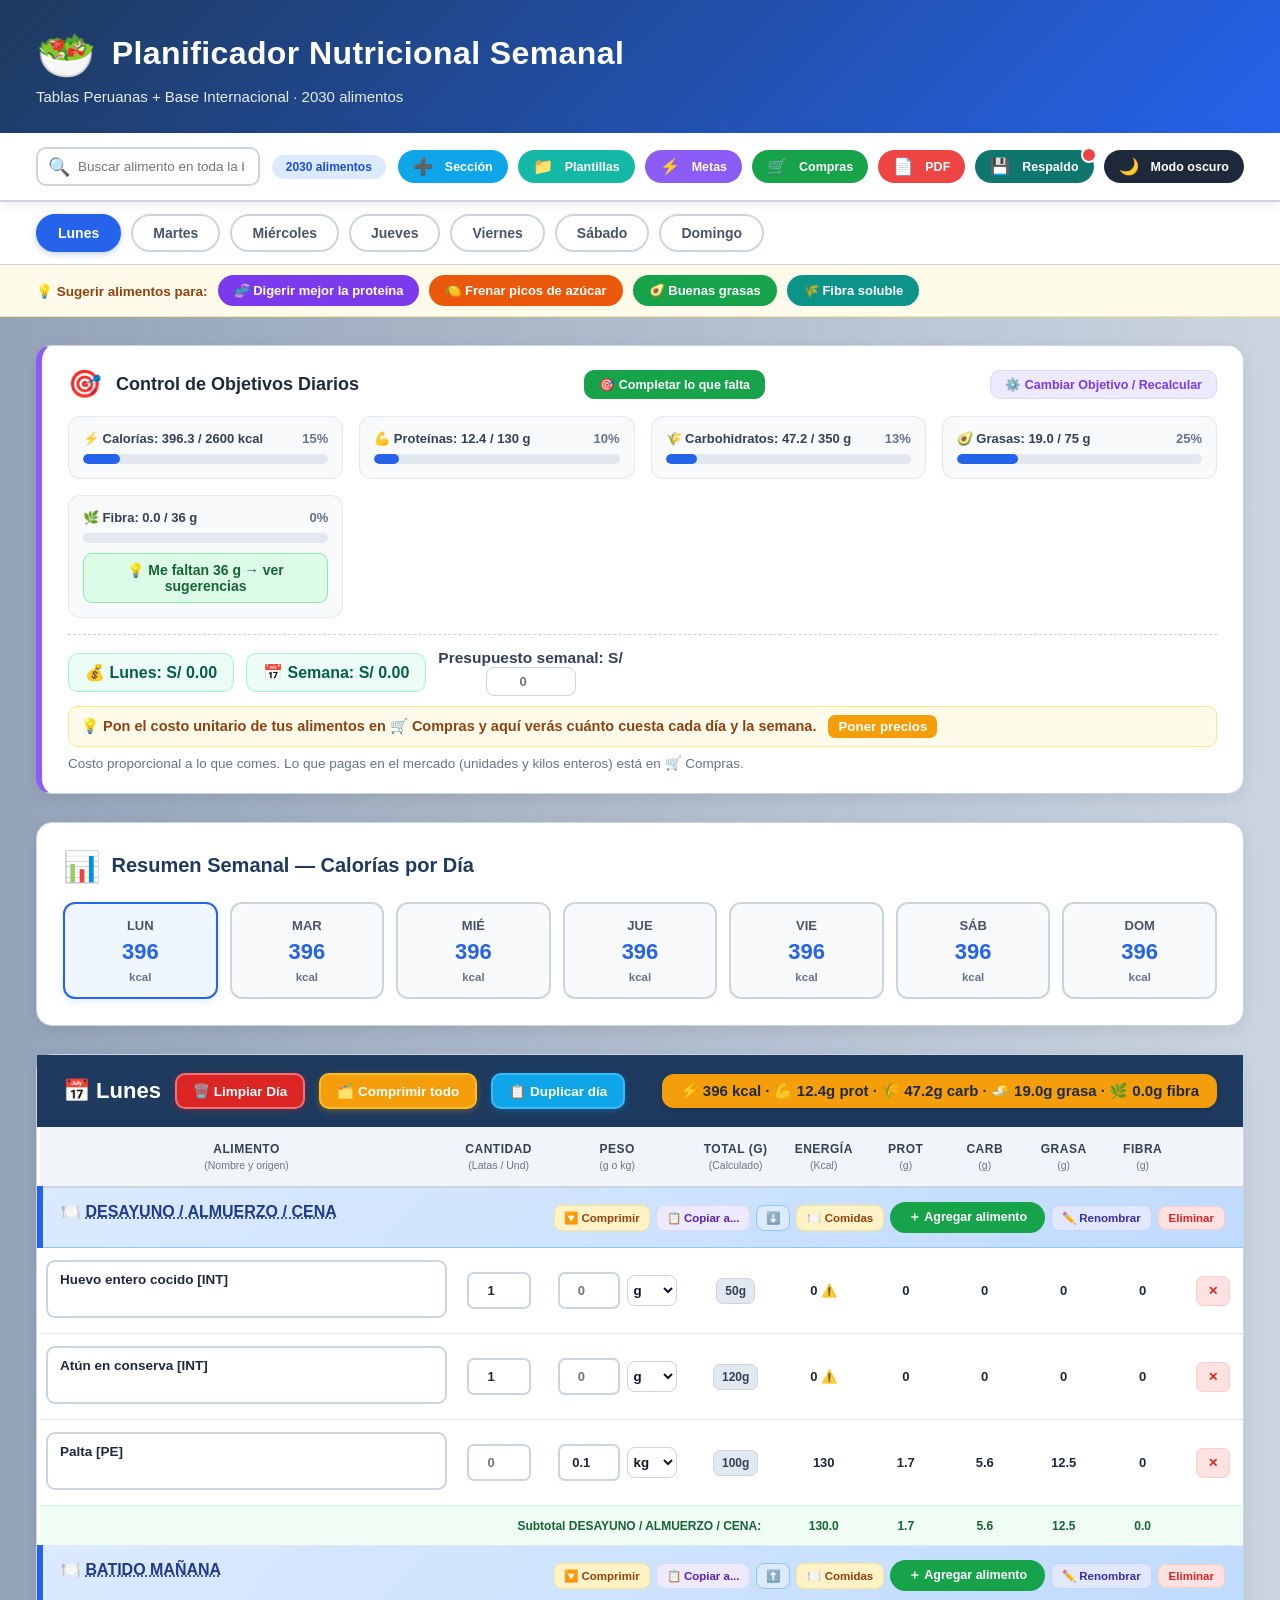
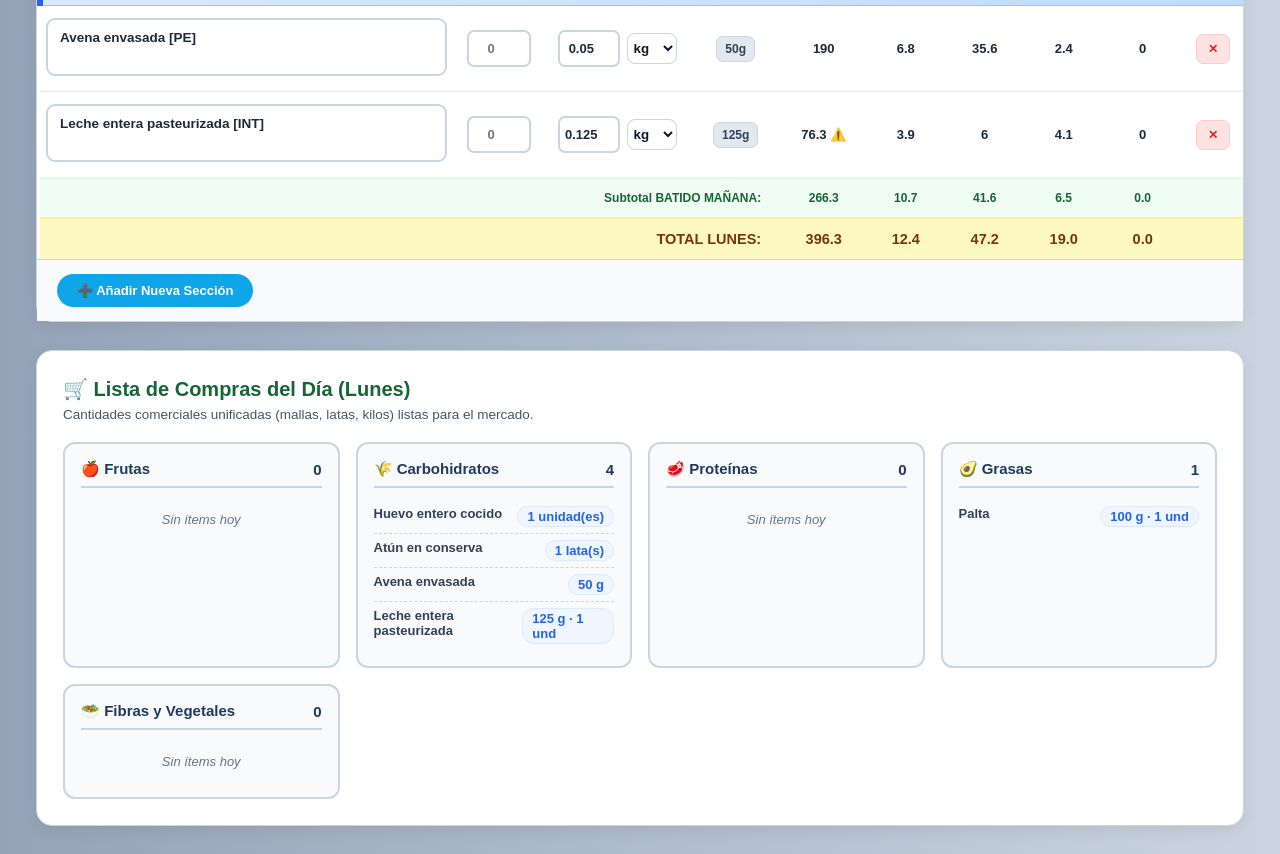
==== index.html @ 2c133318 "Update index.html" ====
<!DOCTYPE html>
<html lang="es">
<head>
  <meta charset="UTF-8">
  <meta name="viewport" content="width=device-width, initial-scale=1.0">
  <title>Planificador Nutricional Semanal</title>
  <style>
    :root {
      --azul:#2563eb; --azul-dark:#1e3a5f; --verde:#16a34a;
      --rojo:#dc2626; --oro:#f59e0b; --gris:#f8fafc;
    }
    * { box-sizing:border-box; margin:0; padding:0; }
    body { font-family:'Segoe UI',Arial,sans-serif; background:linear-gradient(270deg, #cbd5e1 0%, #94a3b8 100%); color:#1e293b; min-height:100vh; }

    /* HEADER PRINCIPAL CON DEGRADADO */
    .header { background:linear-gradient(135deg,#1e3a5f,#2563eb); color:white; padding:28px 36px; display:flex; align-items:center; justify-content:space-between; flex-wrap:wrap; gap:14px; box-shadow:0 4px 16px rgba(0,0,0,.25); }
    .header h1 { font-size:32px; font-weight:800; letter-spacing:.4px; }
    .header .sub { font-size:15px; opacity:.9; margin-top:4px; }

    /* BOTONES HEADER Y BARRA */
    .btn-header { border:none; border-radius:20px; padding:9px 20px; font-size:13.5px; font-weight:700; cursor:pointer; display:inline-flex; align-items:center; gap:8px; transition:all .2s; }
    .btn-pdf { background:#ef4444; color:white; }
    .btn-pdf:hover { background:#dc2626; transform:translateY(-1px); }
    .btn-compras-gen { background:var(--verde); color:white; }
    .btn-compras-gen:hover { background:#15803d; transform:translateY(-1px); }
    .btn-dark { background:rgba(255,255,255,.2); color:white; border:1px solid rgba(255,255,255,.35); }
    .btn-dark:hover { background:rgba(255,255,255,.3); }
    .btn-calc { background:#8b5cf6; color:white; }
    .btn-calc:hover { background:#7c3aed; transform:translateY(-1px); }
    .btn-add-seccion { background:#0ea5e9; color:white; }
    .btn-add-seccion:hover { background:#0284c7; transform:translateY(-1px); }
    .btn-plantillas { background:#14b8a6; color:white; }
    .btn-plantillas:hover { background:#0d9488; transform:translateY(-1px); }
    .header-btns { display:flex; gap:10px; align-items:center; flex-wrap:wrap; }

    /* BARRA SUPERIOR FLOTANTE */
    .barra { background:#ffffff; padding:14px 36px; display:flex; gap:12px; align-items:center; justify-content:space-between; flex-wrap:wrap; border-bottom:2px solid #cbd5e1; position:sticky; top:0; z-index:200; box-shadow:0 3px 10px rgba(0,0,0,.08); }
    .barra-izq { display:flex; gap:12px; align-items:center; flex:1; min-width:300px; }
    .buscador-wrap { position:relative; flex:1; max-width:400px; }
    .buscador-wrap input { width:100%; border:2px solid #cbd5e1; border-radius:10px; padding:10px 14px 10px 40px; font-size:13.5px; outline:none; transition:border .2s; background:white; }
    .buscador-wrap input:focus { border-color:var(--azul); }
    .buscador-wrap .ico { position:absolute; left:12px; top:50%; transform:translateY(-50%); font-size:18px; }
    .badge { font-size:12px; border-radius:20px; padding:5px 14px; font-weight:700; }
    .badge-total { background:#dbeafe; color:#1d4ed8; white-space:nowrap; }
    .badge-filtro { background:#dcfce7; color:#15803d; display:none; white-space:nowrap; }
    
    .btn-barra { padding:7px 15px; font-size:12.5px; }
    .btn-dark-barra { background:#1e293b; color:white; }
    .btn-dark-barra:hover { background:#334155; }

    /* DÍAS NAV */
    .dias-nav { background:#ffffff; padding:12px 36px; display:flex; gap:10px; overflow-x:auto; border-bottom:1px solid #cbd5e1; position:sticky; top:67px; z-index:190; }
    .dia-btn { padding:9px 20px; border-radius:22px; border:2px solid #cbd5e1; background:white; font-size:14px; font-weight:700; cursor:pointer; white-space:nowrap; transition:all .2s; color:#475569; }
    .dia-btn.activo { background:var(--azul); color:white; border-color:var(--azul); box-shadow:0 2px 6px rgba(37,99,235,0.3); }
    .dia-btn:hover:not(.activo) { border-color:var(--azul); color:#1e293b; }

    /* CONTENEDOR */
    .contenedor { padding:28px 36px; max-width:1450px; margin:0 auto; }

    /* PANEL DE OBJETIVOS Y BARRAS DE PROGRESO */
    .panel-objetivos { background:#ffffff; border-radius:16px; box-shadow:0 4px 16px rgba(0,0,0,.08); padding:22px 26px; margin-bottom:28px; border:1px solid #cbd5e1; border-left:6px solid #8b5cf6; }
    .panel-obj-header { display:flex; justify-content:space-between; align-items:center; margin-bottom:16px; flex-wrap:wrap; gap:10px; }
    .panel-obj-header h3 { color:#1e293b; font-size:18px; font-weight:800; display:flex; align-items:center; gap:8px; }
    .btn-config-obj { background:#ede9fe; color:#7c3aed; border:1px solid #ddd6fe; padding:6px 14px; border-radius:10px; font-weight:700; font-size:12.5px; cursor:pointer; }
    .btn-config-obj:hover { background:#7c3aed; color:white; }

    .obj-grid-barras { display:grid; grid-template-columns:repeat(auto-fit, minmax(220px, 1fr)); gap:16px; }
    .obj-barra-card { background:#f8fafc; border:1px solid #e2e8f0; border-radius:12px; padding:14px; }
    .obj-barra-info { display:flex; justify-content:space-between; font-size:13px; font-weight:700; margin-bottom:8px; color:#334155; }
    .obj-barra-info span:last-child { color:#64748b; font-weight:600; }
    .progress-track { background:#e2e8f0; height:10px; border-radius:5px; overflow:hidden; }
    .progress-fill { background:var(--azul); height:100%; width:0%; transition:width 0.4s ease, background 0.3s; border-radius:5px; }

    /* TABLA */
    .tabla-wrap { background:#ffffff; border-radius:16px; box-shadow:0 4px 16px rgba(0,0,0,.08); overflow:visible; margin-bottom:28px; border:1px solid #cbd5e1; }
    .tabla-titulo { background:var(--azul-dark); color:white; padding:18px 26px; font-size:22px; font-weight:800; display:flex; align-items:center; gap:14px; flex-wrap:wrap; }
    .tabla-titulo .total-dia-badge { margin-left:auto; background:var(--oro); color:#1e293b; border-radius:12px; padding:8px 18px; font-size:15px; font-weight:800; box-shadow:0 2px 6px rgba(0,0,0,0.15); }
    .tabla-titulo .total-dia-badge .emoji-amigable { filter: drop-shadow(0px 1px 2px rgba(0,0,0,0.5)); font-size: 1.5em; }
    
    /* BOTÓN LIMPIAR DÍA DE ALTO CONTRASTE Y TAMAÑO MEJORADO */
    .btn-limpiar { background:#dc2626; color:#ffffff; border:2px solid #f87171; padding:8px 16px; border-radius:10px; font-size:13.5px; font-weight:800; cursor:pointer; transition:all .2s; box-shadow:0 2px 6px rgba(220,38,38,0.3); }
    .btn-limpiar:hover { background:#b91c1c; transform:translateY(-1px); }
    .btn-comprimir-todo { background:#f59e0b; color:#ffffff; border:2px solid #fbbf24; padding:8px 16px; border-radius:10px; font-size:13.5px; font-weight:800; cursor:pointer; transition:all .2s; box-shadow:0 2px 6px rgba(245,158,11,0.3); }
    .btn-comprimir-todo:hover { background:#d97706; transform:translateY(-1px); }
    .btn-duplicar-dia { background:#0ea5e9; color:#ffffff; border:2px solid #38bdf8; padding:8px 16px; border-radius:10px; font-size:13.5px; font-weight:800; cursor:pointer; transition:all .2s; box-shadow:0 2px 6px rgba(14,165,233,0.3); }
    .btn-duplicar-dia:hover { background:#0284c7; transform:translateY(-1px); }
    .btn-copiar-seccion { background:#ede9fe; color:#5b21b6; border:1px solid #ddd6fe; padding:5px 10px; border-radius:8px; font-size:11.5px; font-weight:700; cursor:pointer; transition:all 0.2s; }
    .btn-copiar-seccion:hover { background:#5b21b6; color:white; }

    /* TOAST DESHACER */
    .toast-deshacer { position:fixed; bottom:24px; left:50%; transform:translateX(-50%) translateY(20px); background:#1e293b; color:white; padding:14px 18px; border-radius:12px; display:flex; align-items:center; gap:16px; box-shadow:0 8px 24px rgba(0,0,0,.35); font-size:13.5px; font-weight:600; z-index:500; opacity:0; pointer-events:none; transition:all .25s ease; }
    .toast-deshacer.show { opacity:1; transform:translateX(-50%) translateY(0); pointer-events:auto; }
    .toast-deshacer button { background:var(--oro); color:#1e293b; border:none; padding:7px 14px; border-radius:8px; font-weight:800; cursor:pointer; font-size:13px; white-space:nowrap; }
    .toast-deshacer button:hover { background:#d97706; color:white; }

    table { width:100%; border-collapse:collapse; table-layout:fixed; }
    
    th { position:sticky; top:115px; z-index:100; background:#f1f5f9; color:#334155; font-size:12px; font-weight:800; text-transform:uppercase; letter-spacing:.5px; padding:15px 6px; border-bottom:2px solid #cbd5e1; text-align:center; vertical-align:middle; box-shadow:0 2px 4px rgba(0,0,0,0.05); }
    .th-sub { font-size:10.5px; font-weight:normal; opacity:0.8; display:block; margin-top:3px; text-transform:none; letter-spacing:0; color:#475569; }
    
    td { border-bottom:1px solid #e2e8f0; padding:12px 6px; font-size:13.5px; vertical-align:middle; text-align:center; }
    tr:last-child td { border-bottom:none; }
    tr:hover td { background:#f8fafc; }

    /* TÍTULO DE BLOQUE CON OPCIÓN DE REORDENAR, RENOMBRAR Y ELIMINAR */
    .bloque-hdr { background: linear-gradient(135deg, #dbeafe 0%, #bfdbfe 100%); }
    .bloque-hdr td { font-weight:800; font-size:16px; color:#1e3a8a; padding:14px 18px; border-left:6px solid var(--azul); border-top:1px solid #93c5fd; border-bottom:1px solid #93c5fd; text-align:left; }
    .bloque-titulo-txt { cursor: pointer; text-decoration: underline dotted; transition: color 0.2s; }
    .bloque-titulo-txt:hover { color: var(--azul); }
    .bloque-acciones { display: flex; gap: 6px; align-items: center; float: right; flex-wrap: wrap; }
    .btn-mover-seccion { background: #dbeafe; color: #1e40af; border: 1px solid #93c5fd; padding: 5px 9px; border-radius: 8px; font-size: 11.5px; font-weight: 800; cursor: pointer; transition: all 0.2s; }
    .btn-mover-seccion:hover { background: #bfdbfe; color: #1e3a8a; }
    .btn-toggle-seccion { background: #fef3c7; color: #92400e; border: 1px solid #fde68a; padding: 5px 9px; border-radius: 8px; font-size: 11.5px; font-weight: 800; cursor: pointer; transition: all 0.2s; }
    .btn-toggle-seccion:hover { background: #fde68a; color: #78350f; }
    .btn-renombrar-bloque { background: #e0e7ff; color: #3730a3; border: 1px solid #c7d2fe; padding: 5px 10px; border-radius: 8px; font-size: 11.5px; font-weight: 700; cursor: pointer; transition: all 0.2s; }
    .btn-renombrar-bloque:hover { background: #3730a3; color: white; }
    .btn-del-bloque { background: #fee2e2; color: var(--rojo); border: 1px solid #fecaca; padding: 5px 10px; border-radius: 8px; font-size: 11.5px; font-weight: 700; cursor: pointer; transition: all 0.2s; }
    .btn-del-bloque:hover { background: var(--rojo); color: white; }

    .tabla-footer-acciones { padding: 14px 20px; background: #f8fafc; border-top: 1px solid #cbd5e1; display: flex; justify-content: flex-start; align-items: center; }

    .subtotal-row td { background:#f0fdf4; font-weight:800; font-size:12px; color:#166534; text-align:center; border-top:2px solid #dcfce7; }
    .total-row td { background:#fef9c3; font-weight:800; font-size:14.5px; color:#78350f; text-align:center; border-top:2px solid #fef08a; }

    /* SELECT ALIMENTO */
    .sel-alimento { position:relative; width:100%; }
    .sel-alimento textarea { width:100%; min-width:320px; height:58px; border:2px solid #cbd5e1; border-radius:9px; padding:9px 12px; font-size:13.5px; font-weight:600; color:#1e293b; outline:none; cursor:pointer; resize:none; white-space:normal; line-height:1.35; font-family:inherit; transition:border .2s, box-shadow .2s; text-align:left; background:white; }
    .sel-alimento textarea::placeholder { color:#94a3b8; font-style:italic; font-weight:normal; }
    .sel-alimento textarea:focus { border-color:var(--azul); box-shadow:0 0 0 3px rgba(37,99,235,0.15); background:white; }
    
    /* DROPDOWN DE 2 COLUMNAS Y FILTROS POR CATEGORÍA */
    .dropdown { position:fixed; top:50%; left:50%; transform:translate(-50%,-50%); width:900px; max-width:calc(100vw - 24px); max-height:86vh; overflow:hidden; overscroll-behavior:contain; background:white; border:1px solid #cbd5e1; border-radius:9px; box-shadow:0 8px 24px rgba(0,0,0,.18); z-index:1000; display:none; flex-direction:column; text-align:left; }
    .dropdown.show { display:flex; }
    .dd-backdrop { position:fixed; inset:0; background:rgba(15,23,42,.45); z-index:999; display:none; }
    .dd-backdrop.show { display:block; }
    .dd-buscar-wrap { display:flex; gap:8px; padding:10px 12px; border-bottom:1px solid #cbd5e1; background:#fff; border-radius:9px 9px 0 0; }
    #dd-buscar { flex:1; padding:10px 14px; font-size:14px; border:2px solid #3b82f6; border-radius:10px; outline:none; background:#fff; color:#0f172a; }
    .dd-cerrar { background:#e2e8f0; color:#334155; border:none; border-radius:10px; width:40px; font-size:16px; font-weight:800; cursor:pointer; }
    #dd-contenido { display:flex; flex-direction:column; min-height:0; overflow:hidden; }
    body.dark .dd-buscar-wrap { background:#1e293b; border-color:#334155; } body.dark #dd-buscar { background:#0f172a; color:#f1f5f9; } body.dark .dd-cerrar { background:#334155; color:#e2e8f0; }
    
    .dd-filtros-bar { padding: 8px 12px; background: #f1f5f9; border-bottom: 1px solid #cbd5e1; display: flex; gap: 6px; flex-wrap: wrap; }
    .dd-filtro-btn { background: white; border: 1px solid #cbd5e1; border-radius: 14px; padding: 4px 10px; font-size: 11px; font-weight: 700; cursor: pointer; color: #475569; transition: all 0.2s; }
    .dd-filtro-btn.activo { background: var(--azul); color: white; border-color: var(--azul); }

    .dd-cuerpo-cols { display: flex; flex: 1; overflow: hidden; }
    .dd-columna { flex: 1; padding: 6px; overflow-y: auto; max-height: calc(86vh - 150px); min-width:0; overscroll-behavior:contain; }
    .dd-columna + .dd-columna { border-left: 1px solid #e2e8f0; }
    .dd-columna-sug { background:#fffbeb; }
    .dd-columna-sug .dd-columna-titulo { background:#fef3c7; color:#92400e; line-height:1.2; }
    .dd-sug-tabs { display:flex; gap:6px; padding:2px 8px 6px; }
    .dd-sug-tab { border:1px solid #fcd34d; background:#fff; border-radius:10px; padding:3px 10px; font-size:16px; cursor:pointer; }
    .dd-sug-tab.activo { background:#f59e0b; border-color:#d97706; }
    .dd-item-sug .dd-nombre { white-space:normal; }
    body.dark .dd-columna-sug { background:#2a2412; } body.dark .dd-columna-sug .dd-columna-titulo { background:#422006; color:#fcd34d; }
    body.dark .dd-sug-tab { background:#1e293b; border-color:#92400e; } body.dark .dd-sug-tab.activo { background:#b45309; }
    .dd-columna-titulo { font-size: 11px; font-weight: 800; text-transform: uppercase; color: #64748b; padding: 4px 8px; background: #f8fafc; border-bottom: 1px solid #e2e8f0; margin-bottom: 4px; display: flex; align-items: center; gap: 6px; }

    .dd-item { padding:8px 10px; font-size:13px; cursor:pointer; display:flex; justify-content:space-between; align-items:center; line-height:1.25; gap:10px; color:#1e293b; border-radius: 6px; }
    .dd-item:hover { background:#f1f5f9; }
    .dd-item.highlighted { background: #d97706 !important; color: #ffffff !important; }
    
    .dd-left-info { display: flex; align-items: center; gap: 8px; flex: 1; min-width: 0; }
    .dd-estrella { font-size: 15px; cursor: pointer; color: #cbd5e1; transition: transform 0.1s; flex-shrink: 0; }
    .dd-estrella:hover { transform: scale(1.2); }
    .dd-estrella.favorito { color: #f59e0b; }
    .dd-item.highlighted .dd-estrella { color: #fef08a; }

    .dd-nombre { overflow: hidden; text-overflow: ellipsis; white-space: nowrap; flex: 1; }

    .dd-info { display: flex; align-items: center; gap: 6px; white-space: nowrap; flex-shrink: 0; }
    .dd-item .dd-tag { font-size:10.5px; background:#e2e8f0; color:#334155; border-radius:4px; padding:1px 5px; font-weight:700; }
    .dd-item.highlighted .dd-tag { background: #b45309; color: #ffffff; }
    .dd-item .dd-kcal { font-size:11px; color:#475569; font-weight:600; min-width:48px; text-align:right; }
    .dd-item.highlighted .dd-kcal { color: #fef08a; }

    input[type=number] { width:64px; padding:9px 4px; text-align:center; border:2px solid #cbd5e1; border-radius:7px; font-size:13px; font-weight:700; outline:none; margin:0 auto; display:block; background:white; color:#1e293b; }
    input[type=number]:focus { border-color:var(--azul); }
    .num { text-align:center; font-variant-numeric:tabular-nums; font-weight:700; font-size:13px; color:#1e293b; }
    .peso-badge { background:#e2e8f0; color:#334155; font-weight:800; padding:5px 8px; border-radius:7px; font-size:12px; display:inline-block; border:1px solid #cbd5e1; }

    /* BOTONES TABLA */
    .btn-agregar { background:var(--verde); color:white; border:none; padding:7px 18px; border-radius:20px; font-size:12.5px; font-weight:700; cursor:pointer; display:inline-flex; align-items:center; gap:6px; transition:all .2s; }
    .btn-agregar:hover { background:#15803d; transform:translateY(-1px); box-shadow:0 3px 8px rgba(22,163,74,.3); }
    .btn-del { background:#fee2e2; color:var(--rojo); border:1px solid #fecaca; padding:7px 11px; border-radius:7px; cursor:pointer; font-size:12px; font-weight:700; transition:all .2s; }
    .btn-del:hover { background:var(--rojo); color:white; }

    .btn-add-seccion-tabla { background: #0ea5e9; color: white; border: none; padding: 9px 20px; border-radius: 20px; font-size: 13px; font-weight: 700; cursor: pointer; display: inline-flex; align-items: center; gap: 8px; transition: all 0.2s; }
    .btn-add-seccion-tabla:hover { background: #0284c7; transform: translateY(-1px); box-shadow: 0 3px 8px rgba(14,165,233,0.3); }

    /* RESUMEN SEMANAL */
    .resumen-semana { background:#ffffff; border-radius:16px; box-shadow:0 4px 16px rgba(0,0,0,.08); padding:26px; margin-bottom:28px; border:1px solid #cbd5e1; }
    .resumen-semana h3 { color:var(--azul-dark); margin-bottom:18px; font-size:20px; font-weight:800; }
    .resumen-grid { display:grid; grid-template-columns:repeat(7,1fr); gap:12px; }
    .resumen-card { background:#f8fafc; border-radius:12px; padding:14px; text-align:center; border:2px solid #cbd5e1; cursor:pointer; transition:all .2s; }
    .resumen-card:hover, .resumen-card.activo { border-color:var(--azul); background:#eff6ff; box-shadow:0 2px 8px rgba(37,99,235,0.15); }
    .resumen-card .dia { font-size:13px; font-weight:800; color:#475569; }
    .resumen-card .kcal { font-size:22px; font-weight:900; color:var(--azul); margin:6px 0; }
    .resumen-card .sub { font-size:11.5px; color:#64748b; font-weight:700; }

    /* LISTA DE COMPRAS DIARIA */
    .lista-compras { background:#ffffff; border-radius:16px; box-shadow:0 4px 16px rgba(0,0,0,.08); padding:26px; margin-top:28px; border-top:6px solid var(--verde); border:1px solid #cbd5e1; }
    .lista-compras h3 { color:#166534; font-size:20px; font-weight:900; margin-bottom:6px; display:flex; align-items:center; gap:10px; }
    .lista-compras .sub-desc { font-size:13.5px; color:#475569; margin-bottom:20px; font-weight:500; }
    .compras-grid { display:grid; grid-template-columns:repeat(auto-fit, minmax(220px, 1fr)); gap:16px; }
    .compra-box { background:#f8fafc; border:2px solid #cbd5e1; border-radius:12px; padding:16px; }
    .compra-box h4 { font-size:15px; color:var(--azul-dark); margin-bottom:12px; padding-bottom:8px; border-bottom:2px solid #cbd5e1; display:flex; align-items:center; justify-content:space-between; font-weight:800; }
    .compra-item { display:flex; justify-content:space-between; font-size:13px; padding:6px 0; border-bottom:1px dashed #cbd5e1; }
    .compra-item:last-child { border-bottom:none; }
    .compra-item span:first-child { font-weight:700; color:#334155; }
    .compra-item span:last-child { font-weight:900; color:var(--azul); background:#eff6ff; padding:2px 9px; border-radius:12px; border:1px solid #dbeafe; }
    .vacio-txt { font-size:13px; color:#64748b; font-style:italic; text-align:center; padding:12px 0; }

    /* MODALES */
    .modal-overlay { position:fixed; top:0; left:0; width:100%; height:100%; background:rgba(0,0,0,0.65); z-index:9999; display:none; justify-content:center; align-items:center; padding:20px; backdrop-filter:blur(3px); }
    .modal-overlay.show { display:flex; }
    .modal-box { background:#ffffff; width:100%; max-width:880px; max-height:90vh; border-radius:16px; box-shadow:0 12px 35px rgba(0,0,0,0.35); overflow:hidden; display:flex; flex-direction:column; border:1px solid #cbd5e1; }
    .modal-header { background:var(--azul-dark); color:white; padding:18px 26px; display:flex; justify-content:space-between; align-items:center; font-size:20px; font-weight:800; }
    .modal-body { padding:26px; overflow-y:auto; flex:1; background:#f8fafc; }
    .modal-footer { padding:16px 26px; background:#ffffff; border-top:1px solid #cbd5e1; display:flex; justify-content:space-between; align-items:center; }
    .periodo-btns { display:flex; gap:12px; margin-bottom:22px; justify-content:center; }
    .btn-periodo { padding:9px 20px; border-radius:22px; border:2px solid #cbd5e1; background:white; font-weight:800; cursor:pointer; font-size:13.5px; color:#475569; transition:all .2s; }
    .btn-periodo.activo { background:var(--azul); color:white; border-color:var(--azul); }
    .btn-cerrar-modal { background:#475569; color:white; border:none; padding:9px 22px; border-radius:9px; font-weight:800; cursor:pointer; font-size:13.5px; }
    .btn-cerrar-modal:hover { background:#334155; }
    .btn-excel-modal { background:var(--verde); color:white; border:none; padding:9px 22px; border-radius:9px; font-weight:800; cursor:pointer; font-size:13.5px; display:inline-flex; align-items:center; gap:8px; }
    .btn-excel-modal:hover { background:#15803d; }

    /* ESTILOS FORMULARIO CALCULADORA */
    .calc-form-grid { display: grid; grid-template-columns: repeat(3, 1fr); gap: 18px; margin-bottom: 22px; }
    .calc-group { display: flex; flex-direction: column; gap: 6px; }
    .calc-group.full { grid-column: span 3; }
    .calc-group label { font-size: 13.5px; font-weight: 700; color: #334155; }
    .calc-group input, .calc-group select { padding: 11px 14px; border: 2px solid #cbd5e1; border-radius: 8px; font-size: 14px; background: white; font-weight: 600; outline: none; width: 100%; }
    .calc-group input:focus, .calc-group select:focus { border-color: var(--azul); }
    .btn-calcular-meta { background: #8b5cf6; color: white; border: none; padding: 14px; border-radius: 10px; font-size: 15px; font-weight: 800; cursor: pointer; width: 100%; transition: background 0.2s; }
    .btn-calcular-meta:hover { background: #7c3aed; }
    .calc-resultado-box { background: #f1f5f9; border: 2px dashed #cbd5e1; border-radius: 10px; padding: 18px; margin-top: 18px; }
    .calc-resultado-box h4 { font-size: 15px; color: #1e3a5f; margin-bottom: 8px; font-weight: 800; }
    .calc-resultado-box p { font-size: 13.5px; color: #475569; margin-bottom: 4px; font-weight: 600; }

    @media(max-width:768px) { .contenedor { padding:12px; } .resumen-grid { grid-template-columns:repeat(4,1fr); } .header-btns, .barra .header-btns { width:100%; justify-content:center; } .calc-form-grid { grid-template-columns: 1fr; } .calc-group.full { grid-column: span 1; } }

    /* PANEL BÚSQUEDA GLOBAL */
    .panel-busqueda { background:#ffffff; border-radius:16px; box-shadow:0 4px 16px rgba(0,0,0,.1); padding:20px 24px; margin-bottom:22px; display:none; border-left:6px solid var(--azul); border:1px solid #cbd5e1; }
    .panel-busqueda h3 { font-size:18px; color:var(--azul-dark); margin-bottom:14px; font-weight:800; }
    .panel-busqueda .resultado-item { background:#f8fafc; border-radius:10px; padding:12px 16px; margin-bottom:10px; display:flex; gap:12px; align-items:center; flex-wrap:wrap; border:1px solid #e2e8f0; }
    .panel-busqueda .res-dia { font-weight:800; color:var(--azul); font-size:13px; min-width:85px; }
    .panel-busqueda .res-bloque { color:#475569; font-size:12px; font-weight:600; }
    .panel-busqueda .res-alimento { font-weight:700; color:#1e293b; font-size:13px; }
    .panel-busqueda .res-gramos { color:#475569; font-size:12px; font-weight:700; }
    .panel-busqueda .res-nut { background:#eff6ff; color:#1d4ed8; border-radius:7px; padding:3px 10px; font-size:12px; font-weight:700; border:1px solid #dbeafe; }
    .panel-busqueda .no-result { color:#64748b; font-size:14px; text-align:center; padding:22px; font-weight:500; }
    
    /* MODO OSCURO */
    body.dark { background:linear-gradient(270deg, #0f172a 0%, #1e1b4b 100%); color:#f8fafc; }
    body.dark .header { background:linear-gradient(135deg,#090d16,#1e293b); box-shadow:0 4px 16px rgba(0,0,0,.5); }
    body.dark .barra { background:#1e293b; border-color:#334155; box-shadow:0 3px 10px rgba(0,0,0,.3); }
    body.dark .buscador-wrap input { background:#0f172a; border-color:#475569; color:#f8fafc; }
    body.dark .buscador-wrap input::placeholder { color:#94a3b8; }
    body.dark .dias-nav { background:#1e293b; border-color:#334155; }
    body.dark .dia-btn { background:#0f172a; border-color:#475569; color:#cbd5e1; }
    body.dark .dia-btn.activo { background:var(--azul); color:white; border-color:var(--azul); }
    body.dark .dia-btn:hover:not(.activo) { border-color:#60a5fa; color:#f8fafc; }
    body.dark .tabla-wrap, body.dark .lista-compras, body.dark .modal-box, body.dark .resumen-semana, body.dark .panel-busqueda, body.dark .panel-objetivos { background:#1e293b; border-color:#334155; box-shadow:0 4px 16px rgba(0,0,0,.5); }
    body.dark table { background:#1e293b; }
    body.dark th { background:#0f172a; color:#cbd5e1; border-color:#334155; }
    body.dark .th-sub { color:#94a3b8; }
    body.dark td { border-color:#334155; color:#f8fafc; }
    body.dark tr:hover td { background:#273344; }
    body.dark .bloque-hdr { background: linear-gradient(135deg, #172554 0%, #1e3a8a 100%); }
    body.dark .bloque-hdr td { background:transparent; color:#93c5fd; border-color:#3b82f6; }
    body.dark .subtotal-row td { background:#064e3b; color:#a7f3d0; border-color:#065f46; }
    body.dark .total-row td { background:#451a03; color:#fde68a; border-color:#78350f; }
    body.dark .resumen-semana h3, body.dark .lista-compras h3, body.dark .modal-header, body.dark .panel-busqueda h3, body.dark .panel-obj-header h3 { color:#93c5fd; }
    body.dark .resumen-card, body.dark .compra-box, body.dark .obj-barra-card { background:#0f172a; border-color:#334155; }
    body.dark .resumen-card:hover, body.dark .resumen-card.activo { background:#172554; border-color:#60a5fa; }
    body.dark .resumen-card .dia, body.dark .lista-compras .sub-desc, body.dark .compra-box h4, body.dark .obj-barra-info { color:#cbd5e1; }
    body.dark .resumen-card .sub { color:#94a3b8; }
    body.dark .compra-item { border-color:#334155; }
    body.dark .compra-item span:first-child { color:#f1f5f9; }
    body.dark .compra-item span:last-child { background:#172554; color:#93c5fd; border-color:#1e3a8a; }
    body.dark .sel-alimento textarea { background:#0f172a; border-color:#475569; color:#f8fafc; }
    body.dark .sel-alimento textarea:focus { background:#1e293b; border-color:#60a5fa; }
    body.dark input[type=number], body.dark select { background:#0f172a; border-color:#475569; color:#f8fafc; }
    
    body.dark .dropdown { background:#1e293b; border-color:#475569; }
    body.dark .dd-filtros-bar { background: #0f172a; border-color: #334155; }
    body.dark .dd-filtro-btn { background: #1e293b; border-color: #475569; color: #cbd5e1; }
    body.dark .dd-filtro-btn.activo { background: var(--azul); color: white; border-color: var(--azul); }
    body.dark .dd-columna { border-color: #334155; }
    body.dark .dd-columna-titulo { background: #0f172a; color: #94a3b8; border-color: #334155; }
    body.dark .dd-item:hover { background:#273344; }
    body.dark .dd-item.highlighted { background: #d97706 !important; color: #ffffff !important; }
    body.dark .dd-item { color:#f8fafc; }
    body.dark .dd-item .dd-tag { background:#334155; color:#cbd5e1; }
    body.dark .dd-item.highlighted .dd-tag { background: #b45309; color: #ffffff; }
    body.dark .dd-item .dd-kcal { color:#94a3b8; }
    body.dark .dd-item.highlighted .dd-kcal { color: #fef08a; }

    body.dark .btn-del { background:#450a0a; color:#fca5a5; border-color:#7f1d1d; }
    body.dark .btn-del:hover { background:var(--rojo); color:white; }
    body.dark .badge-total { background:#1e3a5f; color:#93c5fd; }
    body.dark .badge-filtro { background:#064e3b; color:#a7f3d0; }
    body.dark .btn-dark-barra { background:#334155; color:#f8fafc; }
    body.dark .btn-dark-barra:hover { background:#475569; }
    body.dark .modal-body { background:#0f172a; }
    body.dark .modal-footer { background:#1e293b; border-color:#334155; }
    body.dark .btn-periodo { background:#0f172a; border-color:#475569; color:#cbd5e1; }
    body.dark .btn-periodo.activo { background:var(--azul); color:white; border-color:var(--azul); }
    body.dark .peso-badge { background:#334155; color:#f1f5f9; border-color:#475569; }
    body.dark .panel-busqueda .resultado-item { background:#0f172a; border-color:#334155; }
    body.dark .panel-busqueda .res-alimento { color:#f8fafc; }
    body.dark .panel-busqueda .res-bloque, body.dark .panel-busqueda .res-gramos { color:#cbd5e1; }
    body.dark .panel-busqueda .res-nut { background:#172554; color:#93c5fd; border-color:#1e3a8a; }
    body.dark .calc-resultado-box { background: #1e293b; border-color: #334155; }
    body.dark .tabla-footer-acciones { background: #1e293b; border-color: #334155; }

    /* ESTILO GRANDE Y AMIGABLE PARA EMOTICONES */
    .emoji-amigable { font-size: 1.3em; vertical-align: middle; margin-right: 4px; display: inline-block; }
    .emoji-grande { font-size: 1.5em; vertical-align: middle; margin-right: 6px; }

    /* ── Sugerencias ── */
    .sug-bar { display:flex; flex-wrap:wrap; gap:10px; align-items:center; padding:10px 36px; background:#fffbeb; border-bottom:1px solid #fde68a; }
    .sug-bar-lbl { font-weight:800; color:#92400e; font-size:13.5px; }
    .btn-sug { border:none; border-radius:20px; padding:8px 16px; font-size:13px; font-weight:800; cursor:pointer; color:#fff; transition:all .2s; }
    .btn-sug:hover { transform:translateY(-1px); filter:brightness(1.08); }
    .btn-sug-prot { background:#7c3aed; } .btn-sug-azu { background:#ea580c; } .btn-sug-gras { background:#16a34a; } .btn-sug-fib { background:#0d9488; }
    .sug-desc { font-size:13.5px; color:#475569; margin-bottom:12px; }
    .sug-destino { display:flex; flex-wrap:wrap; gap:16px; margin-bottom:14px; font-size:13px; font-weight:700; color:#334155; }
    .sug-destino select { padding:7px 10px; border:1px solid #cbd5e1; border-radius:8px; font-weight:700; background:#fff; color:#0f172a; margin-left:6px; }
    .sug-item { display:flex; justify-content:space-between; align-items:center; gap:14px; padding:10px 12px; border:1px solid #cbd5e1; border-radius:10px; background:#fff; margin-bottom:8px; }
    .sug-nombre { font-weight:800; color:#1e293b; } .sug-nombre small { color:#94a3b8; font-weight:600; }
    .sug-why { font-size:12.5px; color:#475569; margin-top:2px; }
    .sug-nut { font-size:12px; color:#166534; font-weight:700; margin-top:3px; }
    .sug-accion { display:flex; align-items:center; gap:6px; white-space:nowrap; }
    .sug-accion input { width:70px !important; padding:6px; border:1px solid #cbd5e1; border-radius:6px; text-align:center; font-weight:700; background:#fff; color:#0f172a; }
    .btn-sug-add { background:#16a34a; color:#fff; border:none; border-radius:8px; padding:8px 14px; font-weight:800; cursor:pointer; font-size:12.5px; }
    .btn-sug-add.ok { background:#64748b; }
    .sug-aviso { margin-top:10px; font-size:11.5px; color:#94a3b8; }
    .toast-sugerencia { position:fixed; left:50%; bottom:24px; transform:translate(-50%,30px); background:#1e293b; color:#fff; padding:12px 16px; border-radius:12px; display:flex; gap:12px; align-items:center; box-shadow:0 8px 24px rgba(0,0,0,.35); opacity:0; pointer-events:none; transition:all .3s; z-index:900; font-size:13.5px; font-weight:600; max-width:92vw; }
    .toast-sugerencia.show { opacity:1; pointer-events:auto; transform:translate(-50%,0); }
    .toast-sugerencia button { border:none; border-radius:8px; padding:7px 12px; font-weight:800; cursor:pointer; background:#f59e0b; color:#1e293b; }
    .toast-sugerencia .toast-sug-x { background:transparent; color:#94a3b8; padding:4px 6px; }
    body.dark .sug-bar { background:#1e293b; border-color:#334155; } body.dark .sug-bar-lbl { color:#fcd34d; }
    body.dark .sug-item { background:#1e293b; border-color:#334155; } body.dark .sug-nombre { color:#f1f5f9; } body.dark .sug-why, body.dark .sug-desc { color:#94a3b8; }
    body.dark .sug-nut { color:#86efac; } body.dark .sug-destino { color:#cbd5e1; }
    body.dark .sug-destino select, body.dark .sug-accion input { background:#0f172a; color:#f1f5f9; border-color:#475569; }
    @media(max-width:768px) { .sug-bar { padding:10px 12px; } .sug-item { flex-direction:column; align-items:flex-start; } }
    /* ── Columna PESO con unidad ── */
    .td-peso { white-space:nowrap; }
    .td-peso input { width:62px !important; display:inline-block !important; vertical-align:middle; }
    .td-peso .sel-unidad { width:50px !important; display:inline-block !important; vertical-align:middle; margin-left:3px; padding:6px 2px; border:1px solid #cbd5e1; border-radius:8px; font-weight:700; background:#fff; color:#0f172a; }
    body.dark .td-peso .sel-unidad { background:#0f172a; color:#f1f5f9; border-color:#475569; }
    /* ── Lista de compras con costos ── */
    .modal-compras-box { max-width: 1080px; }
    .tabla-compras-wrap { overflow-x:auto; border:2px solid #1e293b; border-radius:10px; background:#fff; }
    .tabla-compras { width:100%; border-collapse:collapse; font-size:13px; }
    .tabla-compras th { position:static !important; background:#2563eb; color:#fff; padding:10px 8px; font-size:12px; text-align:center; border:1px solid #1d4ed8; }
    .tabla-compras td { padding:7px 8px; border:1px solid #cbd5e1; text-align:center; vertical-align:middle; }
    .tabla-compras .th-alim, .tabla-compras .td-alim { text-align:left; min-width:230px; }
    .tabla-compras .td-alim { font-weight:700; color:#334155; white-space:normal; }
    .tabla-compras .td-alim small { color:#94a3b8; font-weight:600; }
    .tabla-compras .fila-cat td { background:#e0e7ff; color:#1e3a5f; font-weight:900; font-size:14px; text-align:left; border-top:2px solid #1e293b; }
    .tabla-compras .fila-cat span { background:#1e3a5f; color:#fff; border-radius:10px; padding:1px 8px; font-size:11px; margin-left:6px; }
    .tabla-compras .fila-sub td { background:#f1f5f9; font-weight:800; text-align:right; border-top:2px solid #1e293b; }
    .tabla-compras .fila-sub td:last-child { text-align:center; color:#1e3a5f; }
    .tabla-compras .fila-total td { background:#16a34a; color:#fff; font-weight:900; font-size:15px; text-align:right; border-top:3px solid #0f172a; }
    .tabla-compras .fila-total td:last-child { text-align:center; }
    .tabla-compras input { width:84px; padding:6px; border:1px solid #cbd5e1; border-radius:6px; text-align:center; font-weight:700; background:#fff; color:#0f172a; }
    .tabla-compras .td-cant { white-space:nowrap; min-width:165px; }
    .tabla-compras .td-cant input { display:inline-block !important; width:76px !important; vertical-align:middle; }
    .tabla-compras .td-cant select { display:inline-block !important; width:62px !important; vertical-align:middle; }
    .tabla-compras .inp-precio { display:inline-block !important; width:84px !important; }
    .tabla-compras .td-cant select { padding:6px 4px; border:1px solid #cbd5e1; border-radius:6px; background:#fff; color:#0f172a; font-weight:700; margin-left:4px; }
    .tabla-compras .td-total { font-weight:900; color:#166534; background:#f0fdf4; }
    .tabla-compras .sin-und { color:#94a3b8; }
    .nota-compras { margin-top:12px; font-size:12.5px; color:#475569; }
    body.dark .tabla-compras-wrap { background:#1e293b; border-color:#475569; }
    body.dark .tabla-compras td { border-color:#334155; color:#e2e8f0; }
    body.dark .tabla-compras .td-alim { color:#f1f5f9; }
    body.dark .tabla-compras .fila-cat td { background:#1e3a8a; color:#fff; }
    body.dark .tabla-compras .fila-sub td { background:#0f172a; color:#e2e8f0; }
    body.dark .tabla-compras .td-total { background:#052e16; color:#86efac; }
    body.dark .tabla-compras input, body.dark .tabla-compras select { background:#0f172a; color:#f1f5f9; border-color:#475569; }
    body.dark .nota-compras { color:#94a3b8; }

    /* ══ MEJORAS v3 ══ */
    .btn-respaldo { background:#0f766e; color:#fff; position:relative; }
    .btn-respaldo:hover { background:#115e59; transform:translateY(-1px); }
    .btn-respaldo.aviso::after { content:''; position:absolute; top:-3px; right:-3px; width:12px; height:12px; border-radius:50%; background:#ef4444; border:2px solid #fff; }
    .btn-completar { background:#16a34a !important; color:#fff !important; border-color:#16a34a !important; }
    .btn-comidas { background:#fef3c7; color:#92400e; border:1px solid #fde68a; padding:5px 10px; border-radius:8px; font-size:11.5px; font-weight:700; cursor:pointer; }
    .btn-comidas:hover { background:#92400e; color:#fff; }
    .toast-aviso { position:fixed; left:50%; bottom:80px; transform:translate(-50%,30px); background:#0f172a; color:#fff; padding:11px 18px; border-radius:12px; opacity:0; pointer-events:none; transition:all .3s; z-index:10001; font-size:13.5px; font-weight:700; max-width:92vw; text-align:center; box-shadow:0 8px 24px rgba(0,0,0,.35); }
    .toast-aviso.show { opacity:1; transform:translate(-50%,0); }

    /* respaldo / nube */
    .resp-estado { padding:12px 16px; border-radius:10px; font-weight:700; font-size:16px; margin-bottom:14px; }
    .resp-estado.bien { background:#dcfce7; color:#166534; } .resp-estado.mal { background:#fee2e2; color:#991b1b; }
    .resp-bloque { background:#fff; border:1px solid #cbd5e1; border-radius:12px; padding:14px 16px; margin-bottom:14px; }
    .resp-bloque h4 { margin:0 0 8px; color:#1e3a5f; font-size:19px; }
    .resp-bloque p, .resp-bloque small { color:#475569; font-size:15.5px; line-height:1.55; }
    .resp-bloque small { display:block; margin-top:8px; }
    .resp-bloque code { font-size:14px; background:#e2e8f0; padding:1px 5px; border-radius:4px; }
    .resp-btns { display:flex; gap:8px; flex-wrap:wrap; margin-top:10px; }
    .resp-btns button, .btn-sec { background:#0f766e; color:#fff; border:none; border-radius:9px; padding:11px 18px; font-weight:800; cursor:pointer; font-size:15px; }
    .resp-btns button.gris, .btn-sec.gris { background:#64748b; }
    .resp-bloque textarea, .resp-bloque input[type=text] { width:100%; box-sizing:border-box; border:1px solid #cbd5e1; border-radius:8px; padding:10px; font-size:15px; font-family:monospace; margin-top:8px; }
    .resp-bloque textarea { height:130px; }
    #sync-estado { margin-top:10px; font-weight:700; font-size:15.5px; color:#0f766e; }
    .resp-bloque pre { background:#0f172a; color:#e2e8f0; padding:12px; border-radius:8px; font-size:14px; overflow-x:auto; white-space:pre-wrap; }

    /* revisión BD */
    .bd-tabs { display:flex; gap:8px; margin-bottom:10px; flex-wrap:wrap; }
    .bd-tabs button { background:#e2e8f0; border:none; border-radius:9px; padding:10px 16px; font-size:15px; font-weight:800; cursor:pointer; color:#334155; }
    .bd-tabs button.activo { background:var(--azul); color:#fff; }
    .bd-nota { font-size:15px; color:#475569; margin:6px 0 10px; }
    .bd-wrap { overflow:auto; max-height:52vh; border:1px solid #cbd5e1; border-radius:10px; background:#fff; }
    .bd-tabla { border-collapse:collapse; width:100%; font-size:14.5px; }
    .bd-tabla th { position:sticky; top:0; background:#1e3a5f; color:#fff; padding:6px 8px; text-align:left; white-space:nowrap; }
    .bd-tabla td { padding:5px 8px; border-bottom:1px solid #e2e8f0; }
    .bd-tabla td.pos { color:#b45309; font-weight:700; } .bd-tabla td.neg { color:#1d4ed8; font-weight:700; }

    /* compras ✔ */
    .tabla-compras .td-chk { text-align:center; width:34px; }
    .tabla-compras .td-chk input { width:18px; height:18px; cursor:pointer; }
    .tabla-compras tr.comprado td { opacity:.5; }
    .tabla-compras tr.comprado .td-alim { text-decoration:line-through; }
    .tabla-compras .fila-pend td { background:#fef9c3; color:#713f12; font-weight:800; }
    .compras-extra { display:flex; gap:8px; flex-wrap:wrap; }
    .btn-wa { background:#16a34a; color:#fff; border:none; padding:9px 16px; border-radius:9px; font-weight:800; cursor:pointer; font-size:13.5px; }
    .btn-wa:hover { background:#15803d; }
    .btn-gris-m { background:#64748b; color:#fff; border:none; padding:9px 16px; border-radius:9px; font-weight:800; cursor:pointer; font-size:13.5px; }
    .modal-footer { gap:8px; flex-wrap:wrap; }
    .modal-footer-izq { display:flex; gap:8px; flex-wrap:wrap; }

    /* costos */
    .costos-fila { display:flex; gap:12px; flex-wrap:wrap; align-items:center; margin-top:16px; padding-top:14px; border-top:1px dashed #cbd5e1; }
    .costo-chip { background:#ecfdf5; color:#065f46; border:1px solid #a7f3d0; border-radius:10px; padding:9px 16px; font-size:16px; font-weight:700; }
    .costo-pres { font-size:15.5px; font-weight:700; color:#334155; }
    .costo-pres input { width:90px; padding:6px 8px; border:1px solid #cbd5e1; border-radius:8px; font-weight:700; }
    .costo-barra { margin-top:10px; } .costo-barra-txt { font-size:12px; font-weight:700; color:#475569; margin-top:4px; }
    .costo-aviso { margin-top:10px; font-size:14.5px; font-weight:700; color:#92400e; background:#fffbeb; border:1px solid #fde68a; border-radius:9px; padding:8px 12px; }
    .costo-aviso button { margin-left:8px; background:#f59e0b; color:#fff; border:none; border-radius:7px; padding:4px 10px; font-weight:800; cursor:pointer; }
    .costo-nota { margin-top:8px; font-size:13.5px; color:#64748b; }
    .resumen-card .costo-mini { font-size:11px; font-weight:800; color:#047857; margin-top:2px; }
    .panel-obj-header { flex-wrap:wrap; gap:8px; }

    /* copiar / comidas / completar */
    .copiar-dias { display:grid; grid-template-columns:repeat(2,1fr); gap:8px; margin:12px 0; }
    .chk-dia { display:flex; align-items:center; gap:8px; background:#fff; border:1px solid #cbd5e1; border-radius:9px; padding:9px 12px; font-weight:700; cursor:pointer; }
    .copiar-rapido { display:flex; gap:6px; flex-wrap:wrap; }
    .copiar-modo { display:flex; flex-direction:column; gap:6px; margin-top:6px; font-weight:700; font-size:13.5px; }
    .comida-guardar { background:#fffbeb; border:1px solid #fde68a; border-radius:12px; padding:12px; margin-bottom:12px; }
    .comida-sub { font-size:15px; font-weight:700; color:#92400e; margin-bottom:8px; }
    .comida-guardar-fila { display:flex; gap:8px; } .comida-guardar-fila input { flex:1; padding:8px 10px; border:1px solid #cbd5e1; border-radius:8px; font-size:14px; }
    .comida-guardar-fila button:disabled { background:#94a3b8; cursor:not-allowed; }
    .comp-faltan, #comp-proy { display:flex; flex-wrap:wrap; gap:8px 14px; align-items:center; background:#eff6ff; border:1px solid #bfdbfe; border-radius:10px; padding:12px 16px; margin-bottom:12px; font-size:16px; }
    #comp-proy { background:#f0fdf4; border-color:#bbf7d0; margin-top:12px; margin-bottom:0; }
    .comp-faltan small { color:#64748b; }

    /* pestañas del menú de alimentos (solo celular) */
    .dd-tabs-movil { display:none; gap:6px; padding:6px 10px; background:#f1f5f9; border-bottom:1px solid #cbd5e1; }
    .dd-tab-movil { flex:1; background:#fff; border:1px solid #cbd5e1; border-radius:10px; padding:8px 4px; font-size:12.5px; font-weight:800; color:#475569; cursor:pointer; }
    .dd-tab-movil.activo { background:var(--azul); color:#fff; border-color:var(--azul); }
    @media(max-width:700px) {
      .dropdown { width:calc(100vw - 12px); max-height:92vh; }
      .dd-tabs-movil { display:flex; }
      .dd-cuerpo-cols { display:block; overflow:hidden; }
      .dd-columna { display:none; max-height:calc(92vh - 175px); }
      .dd-columna.dd-col-activa { display:block; }
      .dd-columna + .dd-columna { border-left:none; }
      .dd-filtros-bar { flex-wrap:nowrap; overflow-x:auto; }
      .dd-filtro-btn { white-space:nowrap; flex-shrink:0; }
      #dd-buscar { font-size:16px; }
      .copiar-dias { grid-template-columns:1fr; }
      .costos-fila { gap:8px; }
      .header { padding:14px 14px; } .header h1 { font-size:19px; } .header .sub { font-size:12px; }
      .barra { position:static; padding:10px 12px; gap:8px; }
      .barra-izq { min-width:0; width:100%; }
      .btn-barra { padding:6px 11px; font-size:12px; }
      .dias-nav { top:0; padding:8px 12px; }
      .tabla-wrap { overflow-x:auto; }
      .tabla-wrap table { min-width:860px; }
      .tabla-compras { min-width:760px; table-layout:auto; }
      .tabla-compras th, .tabla-compras td { white-space:nowrap; }
      .tabla-compras .td-alim { white-space:normal; min-width:150px; }
      .bd-tabla { min-width:760px; }
      .tabla-titulo { position:sticky; left:0; }
      .panel-objetivos { padding:16px 14px; }
      .modal-overlay { padding:8px; }
      .modal-header { font-size:16px; padding:14px 16px; } .modal-body { padding:14px; }
    }
    body.dark .resp-bloque, body.dark .chk-dia, body.dark .bd-wrap { background:#1e293b; border-color:#334155; color:#e2e8f0; }
    body.dark .resp-bloque h4 { color:#93c5fd; } body.dark .resp-bloque p, body.dark .resp-bloque small, body.dark .bd-nota { color:#94a3b8; }
    body.dark .resp-bloque textarea, body.dark .resp-bloque input[type=text], body.dark .comida-guardar-fila input, body.dark .costo-pres input { background:#0f172a; color:#f1f5f9; border-color:#475569; }
    body.dark .bd-tabla td { border-color:#334155; color:#e2e8f0; }
    body.dark .costo-chip { background:#052e16; color:#86efac; border-color:#166534; } body.dark .costo-pres { color:#cbd5e1; }
    body.dark .costo-aviso, body.dark .comida-guardar { background:#2a2412; border-color:#92400e; color:#fcd34d; }
    body.dark .comida-sub { color:#fcd34d; }
    body.dark .comp-faltan { background:#172554; border-color:#1e40af; color:#e2e8f0; } body.dark #comp-proy { background:#052e16; border-color:#166534; color:#e2e8f0; }
    body.dark .dd-tabs-movil { background:#0f172a; border-color:#334155; } body.dark .dd-tab-movil { background:#1e293b; border-color:#475569; color:#cbd5e1; }
    body.dark .dd-tab-movil.activo { background:var(--azul); color:#fff; }
    body.dark .tabla-compras .fila-pend td { background:#422006; color:#fcd34d; }
    body.dark .btn-comidas { background:#422006; color:#fcd34d; border-color:#92400e; }
    body.dark .calc-resultado-box h4 { color:#93c5fd; } body.dark .calc-resultado-box p { color:#e2e8f0; font-size:15px; }
    .calc-resultado-box p { font-size:15px; }
    .btn-fibra-sug { margin-top:10px; background:#dcfce7; color:#166534; border:1px solid #86efac; border-radius:9px; padding:8px 12px; font-size:14px; font-weight:800; cursor:pointer; width:100%; }
    .btn-fibra-sug:hover { background:#16a34a; color:#fff; }
    body.dark .btn-fibra-sug { background:#052e16; color:#86efac; border-color:#166534; }
  </style>
</head>
<body>

<div class="header">
  <div>
    <h1><span class="emoji-grande">🥗</span> Planificador Nutricional Semanal</h1>
    <div class="sub">Tablas Peruanas + Base Internacional · <span id="sub-total">2030</span> alimentos</div>
  </div>
</div>

<div class="barra">
  <div class="barra-izq">
    <div class="buscador-wrap">
      <span class="ico">🔍</span>
      <input type="text" id="buscador-global" placeholder="Buscar alimento en toda la base..." oninput="filtrarGlobal(this.value)">
    </div>
    <span class="badge badge-total" id="badge-total">2030 alimentos</span>
    <span class="badge badge-filtro" id="badge-filtro"></span>
  </div>
  <div class="header-btns">
    <button class="btn-header btn-add-seccion btn-barra" onclick="preguntarNuevaSeccion()"><span class="emoji-amigable">➕</span> Sección</button>
    <button class="btn-header btn-plantillas btn-barra" onclick="abrirMenuPlantillas()"><span class="emoji-amigable">📁</span> Plantillas</button>
    <button class="btn-header btn-calc btn-barra" onclick="abrirModalCalculadora()"><span class="emoji-amigable">⚡</span> Metas</button>
    <button class="btn-header btn-compras-gen btn-barra" onclick="abrirModalCompras()"><span class="emoji-amigable">🛒</span> Compras</button>
    <button class="btn-header btn-pdf btn-barra" onclick="exportarPDF()"><span class="emoji-amigable">📄</span> PDF</button>
    <button class="btn-header btn-respaldo btn-barra" id="btn-respaldo" onclick="abrirRespaldo()"><span class="emoji-amigable">💾</span> Respaldo</button>
    <button class="btn-header btn-dark-barra btn-barra" id="btn-dark-barra" onclick="toggleDark()"><span class="emoji-amigable" id="ico-dark-b">🌙</span> Modo oscuro</button>
  </div>
</div>

<div class="dias-nav" id="dias-nav"></div>

<div class="sug-bar">
  <span class="sug-bar-lbl">💡 Sugerir alimentos para:</span>
  <button class="btn-sug btn-sug-prot" onclick="abrirSugerencias('proteina')">🧬 Digerir mejor la proteína</button>
  <button class="btn-sug btn-sug-azu" onclick="abrirSugerencias('azucar')">🍋 Frenar picos de azúcar</button>
  <button class="btn-sug btn-sug-gras" onclick="abrirSugerencias('grasas')">🥑 Buenas grasas</button>
  <button class="btn-sug btn-sug-fib" onclick="abrirSugerencias('fibra')">🌾 Fibra soluble</button>
</div>

<div class="contenedor">
  <div class="panel-objetivos">
    <div class="panel-obj-header">
      <h3><span class="emoji-grande">🎯</span> Control de Objetivos Diarios</h3>
      <button class="btn-config-obj btn-completar" onclick="abrirCompletar()">🎯 Completar lo que falta</button>
      <button class="btn-config-obj" onclick="abrirModalCalculadora()">⚙️ Cambiar Objetivo / Recalcular</button>
    </div>
    <div class="obj-grid-barras" id="obj-grid-barras"></div>
    <div id="panel-costos"></div>
  </div>

  <div id="panel-busqueda" class="panel-busqueda"></div>
  <div class="resumen-semana">
    <h3><span class="emoji-grande">📊</span> Resumen Semanal — Calorías por Día</h3>
    <div class="resumen-grid" id="resumen-grid"></div>
  </div>
  <div id="contenedor-dia"></div>
</div>

<!-- Modal para Lista de Compras Múltiple -->
<div class="modal-overlay" id="modal-compras">
  <div class="modal-box modal-compras-box">
    <div class="modal-header">
      <span><span class="emoji-grande">🛒</span> Lista de Compras y Costos del Periodo</span>
      <button onclick="cerrarModalCompras()" style="background:none; border:none; color:white; font-size:22px; cursor:pointer;">✕</button>
    </div>
    <div class="modal-body">
      <div class="periodo-btns">
        <button class="btn-periodo activo" id="btn-p-7" onclick="cambiarPeriodoCompras(7, 'btn-p-7')"><span class="emoji-amigable">📅</span> 1 Semana (7 días)</button>
        <button class="btn-periodo" id="btn-p-15" onclick="cambiarPeriodoCompras(15, 'btn-p-15')"><span class="emoji-amigable">📅</span> Quincena (15 días)</button>
        <button class="btn-periodo" id="btn-p-30" onclick="cambiarPeriodoCompras(30, 'btn-p-30')"><span class="emoji-amigable">📅</span> Todo el Mes (30 días)</button>
      </div>
      <div id="contenido-modal-compras"></div>
    </div>
    <div class="modal-footer">
      <div class="modal-footer-izq">
        <button class="btn-excel-modal" onclick="exportarComprasExcel()"><span class="emoji-amigable">📥</span> Excel (.xlsx)</button>
        <button class="btn-wa" onclick="enviarComprasWhatsApp()">📲 WhatsApp</button>
        <button class="btn-gris-m" onclick="copiarListaCompras()">📋 Copiar</button>
        <button class="btn-gris-m" onclick="limpiarComprados()">↺ Quitar ✔</button>
      </div>
      <button class="btn-cerrar-modal" onclick="cerrarModalCompras()">Cerrar</button>
    </div>
  </div>
</div>

<!-- Modal Calculadora de Metas y Macronutrientes -->
<div class="modal-overlay" id="modal-calculadora">
  <div class="modal-box" style="max-width: 760px;">
    <div class="modal-header">
      <span><span class="emoji-grande">⚡</span> Calculadora de Objetivos y Macros</span>
      <button onclick="cerrarModalCalculadora()" style="background:none; border:none; color:white; font-size:22px; cursor:pointer;">✕</button>
    </div>
    <div class="modal-body">
      <div class="calc-form-grid">
        <div class="calc-group full">
          <label>Objetivo Principal</label>
          <select id="calc-objetivo">
            <option value="volumen">💪 Ganar Masa Muscular (Volumen limpio)</option>
            <option value="definicion">🔥 Perder Peso (Definición)</option>
            <option value="mantenimiento">⚖️ Mantener Peso (Recomposición)</option>
          </select>
        </div>
        <div class="calc-group full">
          <label>Sexo Biológico</label>
          <select id="calc-sexo">
            <option value="h">👨 Hombre (Mayor masa basal)</option>
            <option value="f">👩 Mujer (Ajuste fisiológico)</option>
          </select>
        </div>
        <div class="calc-group full">
          <label>Nivel de Actividad</label>
          <select id="calc-actividad">
            <option value="1.2">Sedentario (poco o sin ejercicio)</option>
            <option value="1.375" selected>Ligero (fuerza 1-3 días/sem)</option>
            <option value="1.55">Moderado (fuerza 3-5 días/sem)</option>
            <option value="1.725">Fuerte (fuerza 6-7 días/sem)</option>
          </select>
        </div>
        <div class="calc-group">
          <label>Peso Actual (kg)</label>
          <input type="number" id="calc-peso" value="65" step="0.5">
        </div>
        <div class="calc-group">
          <label>Estatura (cm)</label>
          <input type="number" id="calc-altura" value="170">
        </div>
        <div class="calc-group">
          <label>Edad</label>
          <input type="number" id="calc-edad" value="25">
        </div>
      </div>
      <button class="btn-calcular-meta" onclick="calcularYGuardarMetas()"><span class="emoji-amigable">🚀</span> Calcular Mis Nuevas Metas</button>
      
      <div class="calc-resultado-box" id="calc-resultado-box">
        <h4>📋 Metas Actuales Configuradas:</h4>
        <p id="res-geb"></p>
        <p id="res-cal">Calorías objetivo: -- kcal</p>
        <p id="res-prot">Proteínas: -- g</p>
        <p id="res-gras">Grasas: -- g</p>
        <p id="res-carb">Carbohidratos: -- g</p>
        <p id="res-fibra">Fibra: -- g</p>
      </div>
    </div>
    <div class="modal-footer">
      <button class="btn-cerrar-modal" onclick="cerrarModalCalculadora()">Aceptar y Cerrar</button>
    </div>
  </div>
</div>

<!-- Modal de sugerencias -->
<div class="modal-overlay" id="modal-sugerencias">
  <div class="modal-box" style="max-width: 860px;">
    <div class="modal-header">
      <span id="sug-titulo">Sugerencias</span>
      <button onclick="cerrarSugerencias()" style="background:none; border:none; color:white; font-size:22px; cursor:pointer;">✕</button>
    </div>
    <div class="modal-body">
      <p id="sug-desc" class="sug-desc"></p>
      <div class="sug-destino">
        <label>Agregar a la sección: <select id="sug-bloque"></select></label>
        <label>¿Dónde?: <select id="sug-dia"></select></label>
      </div>
      <div id="sug-lista"></div>
      <p class="sug-aviso">Información general de alimentación; no reemplaza a un nutricionista.</p>
    </div>
    <div class="modal-footer">
      <button class="btn-excel-modal" id="sug-btn-todos" onclick="agregarTodosSugeridos()">＋ Agregar todos</button>
      <button class="btn-cerrar-modal" onclick="cerrarSugerencias()">Cerrar</button>
    </div>
  </div>
</div>

<div class="toast-sugerencia" id="toast-sugerencia">
  <span id="toast-sug-txt"></span>
  <button id="toast-sug-btn">Ver sugerencias</button>
  <button class="toast-sug-x" onclick="ocultarToastSugerencia()">✕</button>
</div>


<!-- Modal Respaldo / nube / revisión BD -->
<div class="modal-overlay" id="modal-respaldo">
  <div class="modal-box" style="max-width: 720px;">
    <div class="modal-header">
      <span>💾 Respaldo y herramientas</span>
      <button onclick="cerrarModal('modal-respaldo')" style="background:none; border:none; color:white; font-size:22px; cursor:pointer;">✕</button>
    </div>
    <div class="modal-body">
      <div id="resp-estado" class="resp-estado"></div>

      <div class="resp-bloque">
        <h4>📥 Respaldo en un archivo</h4>
        <p>Guarda tu plan, metas, favoritos, precios, plantillas y comidas en un archivo <b>.json</b>. Si cambias de celular/PC o se borran los datos del navegador, lo restauras aquí.</p>
        <div class="resp-btns">
          <button onclick="descargarRespaldo()">⬇️ Descargar respaldo</button>
          <button class="gris" onclick="document.getElementById('archivo-respaldo').click()">⬆️ Restaurar desde archivo</button>
          <input type="file" id="archivo-respaldo" accept=".json,application/json" style="display:none" onchange="restaurarRespaldo(event)">
        </div>
      </div>

      <div class="resp-bloque">
        <h4>☁️ Sincronizar entre dispositivos (Firebase)</h4>
        <p>Opcional. Con esto tu plan se sube solo a tu propio Firestore y lo ves igual en el celular y en la PC. Usa el mismo <b>código</b> en todos tus dispositivos.</p>
        <small>1) En Firebase Console → tu proyecto → Configuración → “Tus apps” → copia el bloque <code>firebaseConfig</code> y pégalo abajo. 2) En Firestore → Reglas, pega esto y publica:</small>
        <pre>rules_version = '2';
service cloud.firestore {
  match /databases/{database}/documents {
    match /planes/{codigo} {
      allow get, create, update: if true;
      allow list, delete: if false;
    }
  }
}</pre>
        <small>⚠️ Quien conozca tu código puede leer y cambiar tu plan: usa el código largo que genera el botón y no lo compartas.</small>
        <textarea id="sync-config" placeholder='{ apiKey: "…", authDomain: "…", projectId: "…", appId: "…" }'></textarea>
        <input type="text" id="sync-codigo" placeholder="Código de sincronización (mín. 12 caracteres)" autocomplete="off">
        <div class="resp-btns">
          <button class="gris" onclick="generarCodigoSync()">🎲 Generar código</button>
          <button id="sync-btn-conectar" onclick="guardarYConectarSync()">🔌 Guardar y conectar</button>
        </div>
        <div class="resp-btns" id="sync-botones-on" style="display:none">
          <button onclick="subirNube()">⬆️ Subir ahora</button>
          <button onclick="bajarNube(true)">⬇️ Bajar de la nube</button>
          <button class="gris" onclick="desconectarSync()">Desconectar</button>
        </div>
        <div id="sync-estado">Sin conectar.</div>
      </div>

      <div class="resp-bloque">
        <h4>🔎 Revisar la base de datos de alimentos</h4>
        <p>Lista los alimentos cuyas calorías no cuadran con sus macros (para que decidas cuáles corregir en <code>alimentos.js</code>). No cambia nada por sí sola.</p>
        <div class="resp-btns"><button onclick="abrirRevisionBD()">Ver filas sospechosas</button></div>
      </div>
    </div>
    <div class="modal-footer">
      <span></span>
      <button class="btn-cerrar-modal" onclick="cerrarModal('modal-respaldo')">Cerrar</button>
    </div>
  </div>
</div>

<div class="modal-overlay" id="modal-bd">
  <div class="modal-box" style="max-width: 1000px;">
    <div class="modal-header">
      <span>🔎 Alimentos con calorías que no cuadran</span>
      <button onclick="cerrarModal('modal-bd')" style="background:none; border:none; color:white; font-size:22px; cursor:pointer;">✕</button>
    </div>
    <div class="modal-body"><div id="bd-contenido"></div></div>
    <div class="modal-footer">
      <button class="btn-excel-modal" onclick="descargarCSVBD()">📥 Descargar CSV (todas)</button>
      <button class="btn-cerrar-modal" onclick="cerrarModal('modal-bd')">Cerrar</button>
    </div>
  </div>
</div>

<!-- Modal copiar día / sección -->
<div class="modal-overlay" id="modal-copiar">
  <div class="modal-box" style="max-width: 520px;">
    <div class="modal-header">
      <span id="copiar-titulo">Copiar</span>
      <button onclick="cerrarModal('modal-copiar')" style="background:none; border:none; color:white; font-size:22px; cursor:pointer;">✕</button>
    </div>
    <div class="modal-body">
      <div style="font-weight:800;margin-bottom:4px">Copiar a estos días:</div>
      <div class="copiar-rapido">
        <button class="btn-sec gris" onclick="marcarDiasCopiar('lv')">Lun–Vie</button>
        <button class="btn-sec gris" onclick="marcarDiasCopiar('fs')">Fin de semana</button>
        <button class="btn-sec gris" onclick="marcarDiasCopiar('todos')">Todos</button>
        <button class="btn-sec gris" onclick="marcarDiasCopiar('ninguno')">Ninguno</button>
      </div>
      <div class="copiar-dias" id="copiar-dias"></div>
      <div class="copiar-modo">
        <label><input type="radio" name="copiar-modo" value="reemplazar" checked> Reemplazar lo que ya tengan</label>
        <label><input type="radio" name="copiar-modo" value="agregar"> Agregar al final de lo que ya tengan</label>
      </div>
    </div>
    <div class="modal-footer">
      <button class="btn-excel-modal" onclick="aplicarCopiar()">📋 Copiar</button>
      <button class="btn-cerrar-modal" onclick="cerrarModal('modal-copiar')">Cancelar</button>
    </div>
  </div>
</div>

<!-- Modal comidas guardadas -->
<div class="modal-overlay" id="modal-comidas">
  <div class="modal-box" style="max-width: 760px;">
    <div class="modal-header">
      <span>🍽️ Comidas guardadas</span>
      <button onclick="cerrarModal('modal-comidas')" style="background:none; border:none; color:white; font-size:22px; cursor:pointer;">✕</button>
    </div>
    <div class="modal-body"><div id="comidas-contenido"></div></div>
    <div class="modal-footer"><span></span><button class="btn-cerrar-modal" onclick="cerrarModal('modal-comidas')">Cerrar</button></div>
  </div>
</div>

<!-- Modal completar lo que falta -->
<div class="modal-overlay" id="modal-completar">
  <div class="modal-box" style="max-width: 820px;">
    <div class="modal-header">
      <span>🎯 Completar lo que falta del día</span>
      <button onclick="cerrarModal('modal-completar')" style="background:none; border:none; color:white; font-size:22px; cursor:pointer;">✕</button>
    </div>
    <div class="modal-body">
      <div id="comp-lista"></div>
      <div id="comp-proy"></div>
      <div class="sug-destino" style="margin-top:12px"><label>Agregar a la sección: <select id="comp-bloque"></select></label></div>
      <p class="sug-aviso">Propuesta automática según tus metas; ajusta los gramos como quieras. No reemplaza a un nutricionista.</p>
    </div>
    <div class="modal-footer">
      <button class="btn-excel-modal" onclick="agregarTodoCompletar()">＋ Agregar todo</button>
      <button class="btn-cerrar-modal" onclick="cerrarModal('modal-completar')">Cerrar</button>
    </div>
  </div>
</div>

<!-- Dropdown de 2 columnas -->
<div class="dd-backdrop" id="dd-backdrop"></div>
<div class="dropdown" id="dropdown-global">
  <div class="dd-buscar-wrap">
    <input type="text" id="dd-buscar" placeholder="🔍 Escribe para buscar un alimento…  (↑ ↓ para moverte, Enter para elegir, Esc para cerrar)" autocomplete="off">
    <button type="button" class="dd-cerrar" onclick="cerrarDropdown()" title="Cerrar">✕</button>
  </div>
  <div id="dd-contenido"></div>
</div>

<script src="alimentos.js"></script>
<script>
const DIAS = ["Lunes","Martes","Miércoles","Jueves","Viernes","Sábado","Domingo"];

const PESOS_UNIDAD = {
  'huevo': 50, 'plátano': 120, 'manzana': 150, 'pera': 150, 'naranja': 130,
  'mandarina': 100, 'pan': 50, 'palta': 150, 'papa': 150, 'limón': 40, 'atún': 120, 'leche': 400, 'queso': 100
};

let diaActivo = "Lunes";
let inputActivo = null;
let filtroGlobal = "";
let periodoActualDias = 7;
let dropdownHighlightedIndex = -1;
let categoriaFiltroDropdown = "TODOS";

let planSemanal = JSON.parse(localStorage.getItem('nut_plan_semanal') || 'null');
if (!planSemanal) {
  planSemanal = {};
  DIAS.forEach(dia => {
    planSemanal[dia] = {
      "DESAYUNO / ALMUERZO / CENA": [
        {nombre:"Huevo entero cocido", cant: 1, pesoKg: 0}, 
        {nombre:"Atún en conserva", cant: 1, pesoKg: 0},
        {nombre:"Palta", cant: 0, pesoKg: 0.1}
      ],
      "BATIDO MAÑANA": [
        {nombre:"Avena envasada", cant: 0, pesoKg: 0.05},
        {nombre:"Leche entera pasteurizada", cant: 0, pesoKg: 0.125}
      ]
    };
  });
}

function guardarPlanEnStorage() {
  localStorage.setItem('nut_plan_semanal', JSON.stringify(planSemanal));
}

let seccionesColapsadas = JSON.parse(localStorage.getItem('nut_colapsadas') || '[]');
function guardarColapsadasEnStorage() {
  localStorage.setItem('nut_colapsadas', JSON.stringify(seccionesColapsadas));
}
function toggleSeccion(dia, bloque) {
  const clave = dia + '||' + bloque;
  const i = seccionesColapsadas.indexOf(clave);
  if (i >= 0) seccionesColapsadas.splice(i, 1);
  else seccionesColapsadas.push(clave);
  guardarColapsadasEnStorage();
  renderDia();
}

function toggleTodasSeccionesDia() {
  const dia = diaActivo;
  const bloques = planSemanal[dia] ? Object.keys(planSemanal[dia]) : [];
  if (bloques.length === 0) return;
  const todasColapsadas = bloques.every(b => seccionesColapsadas.includes(dia + '||' + b));
  bloques.forEach(b => {
    const clave = dia + '||' + b;
    const idx = seccionesColapsadas.indexOf(clave);
    if (todasColapsadas) {
      if (idx >= 0) seccionesColapsadas.splice(idx, 1);
    } else {
      if (idx < 0) seccionesColapsadas.push(clave);
    }
  });
  guardarColapsadasEnStorage();
  renderDia();
}

function abrirMenuPlantillas() {
  const plantillas = JSON.parse(localStorage.getItem('nut_plantillas') || '{}');
  const nombres = Object.keys(plantillas);
  const listado = nombres.length ? nombres.map((n, i) => `${i + 1}. ${n}`).join('\n') : '(Todavía no tenés plantillas guardadas)';

  const opcion = prompt(`📁 PLANTILLAS DE PLAN SEMANAL\n\n${listado}\n\n— Escribe "guardar" para guardar tu plan semanal actual como nueva plantilla\n— Escribe el número o nombre de una plantilla para CARGARLA (reemplaza el plan actual)\n— Escribe "borrar NOMBRE" para eliminar una plantilla`);
  if (!opcion || !opcion.trim()) return;
  const op = opcion.trim();

  if (op.toLowerCase() === 'guardar') {
    const nombre = prompt('Nombre para esta plantilla (ej: "Plan volumen", "Plan definición"):');
    if (!nombre || !nombre.trim()) return;
    plantillas[nombre.trim()] = JSON.parse(JSON.stringify(planSemanal));
    localStorage.setItem('nut_plantillas', JSON.stringify(plantillas));
    alert(`✅ Plantilla "${nombre.trim()}" guardada.`);
    return;
  }

  if (op.toLowerCase().startsWith('borrar ')) {
    const nombreBorrar = op.substring(7).trim();
    const clave = nombres.find(n => n.toLowerCase() === nombreBorrar.toLowerCase());
    if (!clave) { alert('No se encontró esa plantilla.'); return; }
    if (confirm(`¿Eliminar la plantilla "${clave}"? Esto no afecta tu plan actual.`)) {
      delete plantillas[clave];
      localStorage.setItem('nut_plantillas', JSON.stringify(plantillas));
      alert('🗑️ Plantilla eliminada.');
    }
    return;
  }

  let nombreCargar = nombres.find(n => n.toLowerCase() === op.toLowerCase());
  if (!nombreCargar) {
    const num = parseInt(op);
    if (!isNaN(num) && nombres[num - 1]) nombreCargar = nombres[num - 1];
  }
  if (!nombreCargar) { alert('No se reconoció esa opción. Escribe "guardar", el nombre/número de una plantilla, o "borrar NOMBRE".'); return; }

  if (!confirm(`Esto va a REEMPLAZAR tu plan semanal actual con la plantilla "${nombreCargar}".\n\nSi no guardaste tu plan actual como otra plantilla, se perderá. ¿Continuar?`)) return;

  planSemanal = JSON.parse(JSON.stringify(plantillas[nombreCargar]));
  guardarPlanEnStorage();
  renderNav();
  renderDia();
  renderResumen();
  renderBarrasObjetivos();
  alert(`✅ Plantilla "${nombreCargar}" cargada.`);
}

let metasNutricionales = JSON.parse(localStorage.getItem('nut_metas') || JSON.stringify({
  kcal: 2600, prot: 130, carb: 350, grasa: 75, tipoObjetivo: 'volumen', sexo: 'h'
}));

let favoritos = JSON.parse(localStorage.getItem('nut_favoritos') || '[]');

function toggleFavorito(nombre, event) {
  event.stopPropagation();
  const idx = favoritos.indexOf(nombre);
  if (idx >= 0) favoritos.splice(idx, 1);
  else favoritos.push(nombre);
  localStorage.setItem('nut_favoritos', JSON.stringify(favoritos));
  poblarDropdown(textoBuscarDD());
}

function preguntarNuevaSeccion() {
  const nombreSeq = prompt("Ingresa el nombre de la nueva sección (ej. MERIENDA, COMIDA 4):");
  if (!nombreSeq || !nombreSeq.trim()) return;
  const nombreLimpio = nombreSeq.trim().toUpperCase();

  DIAS.forEach(d => {
    if (!planSemanal[d]) planSemanal[d] = {};
    if (!planSemanal[d][nombreLimpio]) planSemanal[d][nombreLimpio] = [];
  });

  guardarPlanEnStorage();
  renderDia();
  renderResumen();
  renderBarrasObjetivos();
}

function renombrarSeccion(viejoNombre) {
  const nuevoNombrePrompt = prompt(`Renombrar la sección "${viejoNombre}" a:`, viejoNombre);
  if (!nuevoNombrePrompt || !nuevoNombrePrompt.trim()) return;
  const nuevoNombre = nuevoNombrePrompt.trim().toUpperCase();
  if (nuevoNombre === viejoNombre) return;

  DIAS.forEach(d => {
    if (planSemanal[d] && planSemanal[d][viejoNombre] !== undefined) {
      const bloques = planSemanal[d];
      const nuevosBloques = {};
      Object.keys(bloques).forEach(k => {
        if (k === viejoNombre) nuevosBloques[nuevoNombre] = bloques[k];
        else nuevosBloques[k] = bloques[k];
      });
      planSemanal[d] = nuevosBloques;
    }
  });

  guardarPlanEnStorage();
  renderDia();
  renderResumen();
  renderBarrasObjetivos();
}

function eliminarSeccion(bloqueNombre) {
  if (confirm(`¿Estás seguro de eliminar completamente la sección "${bloqueNombre}" de todos los días?`)) {
    DIAS.forEach(d => {
      if (planSemanal[d] && planSemanal[d][bloqueNombre]) delete planSemanal[d][bloqueNombre];
    });
    guardarPlanEnStorage();
    renderDia();
    renderResumen();
    renderBarrasObjetivos();
  }
}

function moverSeccion(dia, bloqueNombre, direccion) {
  const bloques = planSemanal[dia];
  const keys = Object.keys(bloques);
  const idx = keys.indexOf(bloqueNombre);
  if (idx < 0) return;
  const targetIdx = idx + direccion;
  if (targetIdx < 0 || targetIdx >= keys.length) return;

  const temp = keys[idx];
  keys[idx] = keys[targetIdx];
  keys[targetIdx] = temp;

  const nuevoBloques = {};
  keys.forEach(k => {
    nuevoBloques[k] = bloques[k];
  });
  planSemanal[dia] = nuevoBloques;
  guardarPlanEnStorage();
  renderDia();
  renderResumen();
}

// ── BASE DE DATOS: ignora filas vacías y la nota al pie del CSV ──
const BASE = baseDatos.filter(a => a.nombre && a.nombre.trim() && !a.nombre.trim().startsWith('*'));
const _norm = s => (s || '').toLowerCase().trim();
const BASE_POR_NOMBRE = new Map();
BASE.forEach(a => {
  const k = _norm(a.nombre);
  if (!BASE_POR_NOMBRE.has(k)) BASE_POR_NOMBRE.set(k, []);
  BASE_POR_NOMBRE.get(k).push(a);
});

// Busca el alimento EXACTO. Si existe en las dos tablas (14 nombres repetidos con valores distintos)
// usa la fuente que se eligió; si no hay fuente guardada, la Internacional (comportamiento anterior).
function buscarBase(nombre, fuente) {
  const lista = BASE_POR_NOMBRE.get(_norm(nombre));
  if (!lista) return null;
  if (fuente) { const e = lista.find(a => a.fuente === fuente); if (e) return e; }
  return lista[0];
}

// Peso por unidad: primero el dato de la tabla (pesoUnidadG); si no hay, tabla de respaldo.
// La coincidencia es por PALABRA (antes "papa" también atrapaba "papaya" y "pan" a "panca").
const _re = k => new RegExp('(^|[^a-záéíóúñü])' + k + '(s|es)?([^a-záéíóúñü]|$)', 'i');
const PESOS_RE = Object.entries(PESOS_UNIDAD).map(([k, p]) => [_re(k), p]);
function pesoUnidadDe(nombre, fuente) {
  const b = buscarBase(nombre, fuente);
  if (b && b.pesoUnidadG > 0) return b.pesoUnidadG;
  const nom = _norm(nombre);
  for (const [re, p] of PESOS_RE) if (re.test(nom)) return p;
  return null;
}

// Unidad de la columna PESO. Filas nuevas: la que elijas (por defecto g).
// Filas antiguas sin unidad guardada: se mantiene la regla vieja (menos de 10 = kg) para no cambiarte los totales.
function unidadPeso(item) {
  if (item.pesoU === 'g' || item.pesoU === 'kg') return item.pesoU;
  const v = parseFloat(item.pesoKg) || 0;
  return (v > 0 && v < 10) ? 'kg' : 'g';
}

function calcularGramosTotales(item) {
  const cant = parseFloat(item.cant) || 0;
  const pesoKg = parseFloat(item.pesoKg) || 0;

  let gramosPorCantidad = 0;
  if (cant > 0) gramosPorCantidad = cant * (pesoUnidadDe(item.nombre, item.fuente) || 100);

  let gramosPorPeso = 0;
  if (pesoKg > 0) gramosPorPeso = (unidadPeso(item) === 'kg') ? pesoKg * 1000 : pesoKg;
  return Math.round((gramosPorCantidad + gramosPorPeso) * 10) / 10;
}

function formatearPeso(gramos) {
  return gramos >= 1000 ? `${(gramos / 1000).toFixed(2)} kg` : `${Math.round(gramos)} g`;
}

function unidadesDe(gramos, nombre, fuente) {
  const pu = pesoUnidadDe(nombre, fuente);
  return pu ? Math.max(1, Math.ceil(gramos / pu - 1e-6)) : null;
}

function formatearCantidadComercial(nombre, gramos, fuente) {
  const nom = nombre.toLowerCase();
  const und = unidadesDe(gramos, nombre, fuente);
  if (nom.includes('huevo') && und) {
    if (und >= 30) {
      const mallas = Math.floor(und / 30), resto = und % 30;
      return `${mallas} malla(s) (30 und)${resto > 0 ? ` + ${resto} und` : ''}`;
    }
    return `${und} unidad(es)`;
  }
  if ((nom.includes('atún') || nom.includes('conserva')) && und) return `${und} lata(s)`;
  return und ? `${formatearPeso(gramos)} · ${und} und` : formatearPeso(gramos);
}

// Devuelve nutrientes + estado: 'ok' (nombre exacto), 'aprox' (coincidencia parcial), 'sin' (no se encontró)
function getNut(item) {
  const cero = {kcal:0,prot:0,carb:0,grasa:0,fibra:0,estado:'sin'};
  const gramosTotales = calcularGramosTotales(item);
  const nombreItem = _norm(item.nombre);
  if (!nombreItem) return cero;
  let baseItem = buscarBase(item.nombre, item.fuente), estado = 'ok';
  if (!baseItem) {
    baseItem = BASE.find(a => _norm(a.nombre).includes(nombreItem) || nombreItem.includes(_norm(a.nombre)));
    estado = baseItem ? 'aprox' : 'sin';
  }
  if (!baseItem || !gramosTotales) return {...cero, estado};

  const f = gramosTotales / 100;
  return {
    kcal:  +(((baseItem.kcal||0)*f).toFixed(1)),
    prot:  +(((baseItem.proteinas||0)*f).toFixed(1)),
    carb:  +(((baseItem.carbohidratos||0)*f).toFixed(1)),
    grasa: +(((baseItem.grasas||0)*f).toFixed(1)),
    fibra: +(((baseItem.fibra||0)*f).toFixed(1)),
    estado
  };
}

// Suma el plan semanal por alimento (nombre + fuente) → [{nombre, fuente, gr}]
function acumularPlan(dias = DIAS) {
  const m = new Map();
  dias.forEach(d => Object.values(planSemanal[d] || {}).forEach(items => (items || []).forEach(it => {
    if (!it.nombre) return;
    const gr = calcularGramosTotales(it);
    if (gr <= 0) return;
    const b = buscarBase(it.nombre, it.fuente);
    const fuente = it.fuente || (b && b.fuente) || '';
    const k = it.nombre + '||' + fuente;
    if (!m.has(k)) m.set(k, {nombre: it.nombre, fuente, gr: 0});
    m.get(k).gr += gr;
  })));
  return [...m.values()];
}

function totalDia(dia) {
  let t={kcal:0,prot:0,carb:0,grasa:0,fibra:0};
  const bloques = planSemanal[dia] || {};
  Object.keys(bloques).forEach(b => {
    (bloques[b]||[]).forEach(item=>{
      const n=getNut(item);
      t.kcal+=n.kcal; t.prot+=n.prot; t.carb+=n.carb; t.grasa+=n.grasa; t.fibra+=n.fibra;
    });
  });
  return t;
}

function clasificarAlimento(nombre) {
  const nom = nombre.toLowerCase();
  const frutas = ['fresa','plátano','manzana','papaya','mango','arándano','naranja','pera','piña','uva','melón','sandía','mandarina','durazno','kiwi','ciruela','higo','frambuesa','zarzamora','limón'];
  if (frutas.some(f => nom.includes(f))) return 'Frutas';
  
  const vegetales = ['lechuga','tomate','zanahoria','brócoli','espinaca','pepino','apio','cebolla','zapallo','vainita','champiñón','coliflor','pimiento','alcachofa','espárrago'];
  if (vegetales.some(v => nom.includes(v))) return 'Fibras y Vegetales';

  const item = buscarBase(nombre);
  if (!item) return 'Carbohidratos';

  const p = item.proteinas || 0;
  const c = item.carbohidratos || 0;
  const g = item.grasas || 0;
  const f = item.fibra || 0;

  if (g >= p && g >= c && g > 10) return 'Grasas';
  if (p >= c && p >= g && p > 8) return 'Proteínas';
  if (f > 8 && f >= c) return 'Fibras y Vegetales';
  return 'Carbohidratos';
}

function renderNav() {
  const nav = document.getElementById('dias-nav');
  nav.innerHTML = DIAS.map(d =>
    `<button class="dia-btn ${d===diaActivo?'activo':''}" onclick="cambiarDia('${d}')">${d}</button>`
  ).join('');
}
function cambiarDia(dia) {
  diaActivo = dia;
  renderNav();
  renderDia();
  renderResumen();
  renderBarrasObjetivos();
}

function renderResumen() {
  const grid = document.getElementById('resumen-grid');
  grid.innerHTML = DIAS.map(d => {
    const t = totalDia(d);
    const cd = costoDia(d).total;
    return `<div class="resumen-card ${d===diaActivo?'activo':''}" onclick="cambiarDia('${d}')">
      <div class="dia">${d.substring(0,3).toUpperCase()}</div>
      <div class="kcal">${t.kcal.toFixed(0)}</div>
      <div class="sub">kcal</div>
      ${cd > 0 ? `<div class="costo-mini">${fmtS(cd)}</div>` : ''}
    </div>`;
  }).join('');
}

function renderBarrasObjetivos() {
  const t = totalDia(diaActivo);
  const m = metasNutricionales;

  const itemsBar = [
    { label: '⚡ Calorías', actual: t.kcal, meta: m.kcal, unidad: 'kcal' },
    { label: '💪 Proteínas', actual: t.prot, meta: m.prot, unidad: 'g' },
    { label: '🌾 Carbohidratos', actual: t.carb, meta: m.carb, unidad: 'g' },
    { label: '🥑 Grasas', actual: t.grasa, meta: m.grasa, unidad: 'g' },
    { label: '🌿 Fibra', actual: t.fibra, meta: fibraMeta(), unidad: 'g', minimo: true }
  ];

  let html = '';
  itemsBar.forEach(item => {
    const pct = Math.round((item.actual / (item.meta || 1)) * 100);   // % REAL (antes se topaba en 100%)
    const pctBarra = Math.min(100, pct);
    let colorFill = 'var(--azul)';
    if (item.minimo) colorFill = pct >= 90 ? 'var(--verde)' : (pct >= 50 ? 'var(--oro)' : 'var(--azul)');
    else if (pct >= 90 && pct <= 110) colorFill = 'var(--verde)';
    else if (pct > 130) colorFill = '#dc2626';
    else if (pct > 110) colorFill = 'var(--oro)';

    html += `<div class="obj-barra-card">
      <div class="obj-barra-info">
        <span>${item.label}: ${item.actual.toFixed(1)} / ${item.meta} ${item.unidad}</span>
        <span>${pct}%</span>
      </div>
      <div class="progress-track">
        <div class="progress-fill" style="width: ${pctBarra}%; background: ${colorFill};"></div>
      </div>
      ${item.minimo ? `<button class="btn-fibra-sug" onclick="abrirSugerencias('fibratotal')">${item.meta - item.actual > 0.5 ? '💡 Me faltan ' + Math.round(item.meta - item.actual) + ' g → ver sugerencias' : '✅ Meta cumplida · ver ideas'}</button>` : ''}
    </div>`;
  });

  document.getElementById('obj-grid-barras').innerHTML = html;
  if (typeof renderCostos === 'function') renderCostos();
}

function abrirModalCalculadora() {
  document.getElementById('modal-calculadora').classList.add('show');
  const m = metasNutricionales;
  if (m.tipoObjetivo) document.getElementById('calc-objetivo').value = m.tipoObjetivo;
  if (m.sexo) document.getElementById('calc-sexo').value = m.sexo;
  // Recupera los datos con los que se calculó por última vez (antes volvían a 65 kg / 170 cm / 25 años)
  if (m.peso) document.getElementById('calc-peso').value = m.peso;
  if (m.altura) document.getElementById('calc-altura').value = m.altura;
  if (m.edad) document.getElementById('calc-edad').value = m.edad;
  if (m.actividad) document.getElementById('calc-actividad').value = String(m.actividad);
  actualizarTextoResultadosCalc();
}

function cerrarModalCalculadora() {
  document.getElementById('modal-calculadora').classList.remove('show');
  renderBarrasObjetivos();
}

// Meta de fibra: 14 g por cada 1000 kcal (guía de ingesta adecuada), mínimo 25 g
function metaFibra(kcal) { return Math.max(25, Math.round((kcal || 0) / 1000 * 14)); }
function fibraMeta() { return metasNutricionales.fibra || metaFibra(metasNutricionales.kcal); }

function calcularYGuardarMetas() {
  const peso = parseFloat(document.getElementById('calc-peso').value);
  const altura = parseFloat(document.getElementById('calc-altura').value);
  const edad = parseFloat(document.getElementById('calc-edad').value);
  const actividad = parseFloat(document.getElementById('calc-actividad').value);
  const objetivo = document.getElementById('calc-objetivo').value;
  const sexo = document.getElementById('calc-sexo').value;

  // Validación (antes un campo vacío se reemplazaba en silencio por 65 kg / 170 cm / 25 años)
  if (!(peso >= 30 && peso <= 300) || !(altura >= 120 && altura <= 230) || !(edad >= 14 && edad <= 100) || !(actividad > 0)) {
    alert('Revisa los datos: peso entre 30 y 300 kg, estatura entre 120 y 230 cm, edad entre 14 y 100 años.');
    return;
  }

  // Mifflin-St Jeor: GEB = 10·peso + 6.25·estatura − 5·edad + (5 hombre | −161 mujer)
  let geb = (10 * peso) + (6.25 * altura) - (5 * edad);
  geb += (sexo === 'h') ? 5 : -161;
  const tdee = geb * actividad;

  let kcalObjetivo = tdee;
  let protKg, grasaKg;
  if (objetivo === 'volumen') {
    kcalObjetivo += (sexo === 'h') ? 450 : 300;
    protKg = 2.1; grasaKg = 1.1;
  } else if (objetivo === 'definicion') {
    kcalObjetivo -= 400;
    protKg = 2.3; grasaKg = 0.75;
  } else {
    protKg = 1.9; grasaKg = 0.95;
  }

  const prot = Math.round(peso * protKg);
  const grasa = Math.round(peso * grasaKg);
  const carbBruto = (kcalObjetivo - (prot * 4) - (grasa * 9)) / 4;
  const carb = Math.max(0, Math.round(carbBruto));

  metasNutricionales = {
    kcal: Math.round(kcalObjetivo), prot, carb, grasa, fibra: metaFibra(kcalObjetivo),
    tipoObjetivo: objetivo, sexo,
    peso, altura, edad, actividad,
    geb: Math.round(geb), tdee: Math.round(tdee)
  };

  try { localStorage.setItem('nut_metas', JSON.stringify(metasNutricionales)); } catch(e) {}
  actualizarTextoResultadosCalc();
  renderBarrasObjetivos();
  if (carbBruto < 0) alert('⚠️ Con estos datos las proteínas y grasas ya superan las calorías objetivo; los carbohidratos quedaron en 0. Revisa peso/objetivo.');
}

function actualizarTextoResultadosCalc() {
  const m = metasNutricionales;
  const peso = m.peso || parseFloat(document.getElementById('calc-peso').value) || 65;
  let descObj = "Volumen limpio";
  if (m.tipoObjetivo === 'definicion') descObj = "Definición / Pérdida de peso";
  if (m.tipoObjetivo === 'mantenimiento') descObj = "Mantenimiento / Recomposición";
  const sexoTxt = (m.sexo === 'f') ? 'Mujer' : 'Hombre';

  document.getElementById('res-geb').textContent = m.geb
    ? `Metabolismo basal: ${m.geb} kcal · Gasto total diario (con actividad): ${m.tdee} kcal`
    : 'Metabolismo basal: pulsa “Calcular” para ver el detalle';
  document.getElementById('res-cal').textContent = `Calorías objetivo: ${m.kcal} kcal (${descObj} - ${sexoTxt})`;
  document.getElementById('res-prot').textContent = `Proteínas: ${m.prot} g (${(m.prot / peso).toFixed(2)} g/kg)`;
  document.getElementById('res-gras').textContent = `Grasas: ${m.grasa} g (${(m.grasa / peso).toFixed(2)} g/kg)`;
  document.getElementById('res-carb').textContent = `Carbohidratos: ${m.carb} g (${(m.carb / peso).toFixed(2)} g/kg)`;
  document.getElementById('res-fibra').textContent = `Fibra: ${fibraMeta()} g (14 g por cada 1000 kcal; ayuda a la saciedad, la digestión y el azúcar en sangre)`;
}

function limpiarDiaActual() {
  if (confirm(`¿Estás seguro de limpiar todos los registros nutricionales de ${diaActivo}?`)) {
    if (planSemanal[diaActivo]) {
      Object.keys(planSemanal[diaActivo]).forEach(bloque => { planSemanal[diaActivo][bloque] = []; });
    }
    guardarPlanEnStorage();
    renderDia();
    renderResumen();
    renderBarrasObjetivos();
  }
}

function renderDia() {
  const dia = diaActivo;
  const totDia = totalDia(dia);
  if (!planSemanal[dia]) planSemanal[dia] = {};

  const bloquesDelDia = Object.keys(planSemanal[dia]);
  const todasColapsadas = bloquesDelDia.length > 0 && bloquesDelDia.every(b => seccionesColapsadas.includes(dia + '||' + b));
  
  let html = `<div class="tabla-wrap">
    <div class="tabla-titulo">
      📅 ${dia}
      <button class="btn-limpiar" onclick="limpiarDiaActual()">🗑️ Limpiar Día</button>
      <button class="btn-comprimir-todo" onclick="toggleTodasSeccionesDia()">${todasColapsadas ? '▶️ Expandir todo' : '🗂️ Comprimir todo'}</button>
      <button class="btn-duplicar-dia" onclick="duplicarDiaActual()">📋 Duplicar día</button>
      <span class="total-dia-badge">⚡ ${totDia.kcal.toFixed(0)} kcal · 💪 ${totDia.prot.toFixed(1)}g prot · 🌾 ${totDia.carb.toFixed(1)}g carb · 🧈 ${totDia.grasa.toFixed(1)}g grasa · 🌿 ${totDia.fibra.toFixed(1)}g fibra</span>
    </div>
    <table>
      <thead><tr>
        <th style="width:340px; text-align:center;">ALIMENTO<span class="th-sub">(Nombre y origen)</span></th>
        <th style="width:75px; text-align:center;">CANTIDAD<span class="th-sub">(Latas / Und)</span></th>
        <th style="width:120px; text-align:center;">PESO<span class="th-sub">(g o kg)</span></th>
        <th style="width:75px; text-align:center;">TOTAL (g)<span class="th-sub">(Calculado)</span></th>
        <th style="width:70px; text-align:center;">ENERGÍA<span class="th-sub">(Kcal)</span></th>
        <th style="width:65px; text-align:center;">PROT<span class="th-sub">(g)</span></th>
        <th style="width:65px; text-align:center;">CARB<span class="th-sub">(g)</span></th>
        <th style="width:65px; text-align:center;">GRASA<span class="th-sub">(g)</span></th>
        <th style="width:65px; text-align:center;">FIBRA<span class="th-sub">(g)</span></th>
        <th style="width:50px; text-align:center;"></th>
      </tr></thead><tbody>`;

  const bloquesKeys = Object.keys(planSemanal[dia]);
  bloquesKeys.forEach((bloque, bIdx) => {
    const items = planSemanal[dia][bloque] || [];
    let bt={kcal:0,prot:0,carb:0,grasa:0,fibra:0};
    const claveColapso = dia + '||' + bloque;
    const colapsada = seccionesColapsadas.includes(claveColapso);

    html += `<tr class="bloque-hdr"><td colspan="10">
      🍽️ <span class="bloque-titulo-txt" onclick="renombrarSeccion('${bloque}')" title="Haz clic para renombrar">${bloque}</span>
      <div class="bloque-acciones">
        <button class="btn-toggle-seccion" onclick="toggleSeccion('${dia}','${bloque}')" title="${colapsada ? 'Expandir sección' : 'Comprimir sección'}">${colapsada ? '▶️ Expandir' : '🔽 Comprimir'}</button>
        <button class="btn-copiar-seccion" onclick="copiarSeccionAOtroDia('${dia}','${bloque}')" title="Copiar esta sección a otro día">📋 Copiar a...</button>
        ${bIdx > 0 ? `<button class="btn-mover-seccion" onclick="moverSeccion('${dia}','${bloque}',-1)" title="Mover arriba">⬆️</button>` : ''}
        ${bIdx < bloquesKeys.length - 1 ? `<button class="btn-mover-seccion" onclick="moverSeccion('${dia}','${bloque}',1)" title="Mover abajo">⬇️</button>` : ''}
        <button class="btn-comidas" onclick="abrirComidas('${dia}','${bloque}')" title="Guardar esta sección como comida o agregar una comida guardada">🍽️ Comidas</button>
        <button class="btn-agregar" onclick="agregarFila('${dia}','${bloque}')">＋ Agregar alimento</button>
        <button class="btn-renombrar-bloque" onclick="renombrarSeccion('${bloque}')">✏️ Renombrar</button>
        <button class="btn-del-bloque" onclick="eliminarSeccion('${bloque}')">Eliminar</button>
      </div>
    </td></tr>`;

    items.forEach((item, idx) => {
      const n = getNut(item);
      const grTotales = calcularGramosTotales(item);
      bt.kcal+=n.kcal; bt.prot+=n.prot; bt.carb+=n.carb; bt.grasa+=n.grasa; bt.fibra+=n.fibra;
      if (colapsada) return;
      const tag = buscarBase(item.nombre, item.fuente)?.fuente==='Tablas Peruanas'?'[PE]':'[INT]';
      const displayVal = item.nombre ? `${item.nombre} ${tag}` : '';
      const placeholder = item.nombre ? '' : 'Seleccionar alimento...';
      
      html += `<tr>
        <td>
          <div class="sel-alimento">
            <textarea rows="2" class="input-alimento" placeholder="${placeholder}" readonly
              onclick="abrirDropdown(this,'${dia}','${bloque}',${idx})"
              data-dia="${dia}" data-bloque="${bloque}" data-idx="${idx}">${displayVal}</textarea>
          </div>
        </td>
        <td><input type="number" value="${item.cant || ''}" step="1" min="0" placeholder="0"
          onchange="cambiarCampo('${dia}','${bloque}',${idx},'cant',this.value)"></td>
        <td class="td-peso"><input type="number" value="${item.pesoKg || ''}" step="any" min="0" placeholder="0"
          onchange="cambiarCampo('${dia}','${bloque}',${idx},'pesoKg',this.value)">
          <select class="sel-unidad" onchange="cambiarUnidadPeso('${dia}','${bloque}',${idx},this.value)">
            <option value="g" ${unidadPeso(item)==='g'?'selected':''}>g</option>
            <option value="kg" ${unidadPeso(item)==='kg'?'selected':''}>kg</option>
          </select></td>
        <td><span class="peso-badge">${grTotales}g</span></td>
        <td class="num">${n.kcal}${item.nombre && n.estado !== 'ok' ? ` <span title="${n.estado==='aprox'?'Coincidencia aproximada: vuelve a elegir el alimento de la lista':'No se encontró en la base: vuelve a elegirlo de la lista'}" style="cursor:help">⚠️</span>` : ''}</td>
        <td class="num">${n.prot}</td>
        <td class="num">${n.carb}</td>
        <td class="num">${n.grasa}</td>
        <td class="num">${n.fibra}</td>
        <td><button class="btn-del" onclick="eliminarFila('${dia}','${bloque}',${idx})">✕</button></td>
      </tr>`;
    });

    html += `<tr class="subtotal-row"><td colspan="4" style="text-align:right;padding-right:20px;">Subtotal ${bloque}:</td>
      <td class="num">${bt.kcal.toFixed(1)}</td><td class="num">${bt.prot.toFixed(1)}</td>
      <td class="num">${bt.carb.toFixed(1)}</td><td class="num">${bt.grasa.toFixed(1)}</td>
      <td class="num">${bt.fibra.toFixed(1)}</td><td></td></tr>`;
  });

  const t = totDia;
  html += `<tr class="total-row"><td colspan="4" style="text-align:right;padding-right:20px;">TOTAL ${dia.toUpperCase()}:</td>
    <td class="num">${t.kcal.toFixed(1)}</td><td class="num">${t.prot.toFixed(1)}</td>
    <td class="num">${t.carb.toFixed(1)}</td><td class="num">${t.grasa.toFixed(1)}</td>
    <td class="num">${t.fibra.toFixed(1)}</td><td></td></tr>`;

  html += `</tbody></table>
    <div class="tabla-footer-acciones">
      <button class="btn-add-seccion-tabla" onclick="preguntarNuevaSeccion()">➕ Añadir Nueva Sección</button>
    </div>
  </div>`;

  const compras = acumularPlan([dia]);

  const categorias = {
    'Frutas': { titulo: '🍎 Frutas', items: [] },
    'Carbohidratos': { titulo: '🌾 Carbohidratos', items: [] },
    'Proteínas': { titulo: '🥩 Proteínas', items: [] },
    'Grasas': { titulo: '🥑 Grasas', items: [] },
    'Fibras y Vegetales': { titulo: '🥗 Fibras y Vegetales', items: [] }
  };

  compras.forEach(({nombre: nom, fuente, gr}) => {
    const cat = clasificarAlimento(nom);
    if (categorias[cat]) categorias[cat].items.push({ nom, gr, fuente });
  });

  html += `<div class="lista-compras">
    <h3>🛒 Lista de Compras del Día (${dia})</h3>
    <div class="sub-desc">Cantidades comerciales unificadas (mallas, latas, kilos) listas para el mercado.</div>
    <div class="compras-grid">`;

  Object.values(categorias).forEach(c => {
    html += `<div class="compra-box">
      <h4>${c.titulo} <span>${c.items.length}</span></h4>`;
    if (c.items.length === 0) html += `<div class="vacio-txt">Sin ítems hoy</div>`;
    else {
      c.items.forEach(i => {
        const textoComercial = formatearCantidadComercial(i.nom, i.gr, i.fuente);
        html += `<div class="compra-item"><span>${i.nom}</span><span>${textoComercial}</span></div>`;
      });
    }
    html += `</div>`;
  });

  html += `</div></div>`;
  document.getElementById('contenedor-dia').innerHTML = html;
  renderBarrasObjetivos();
}

function abrirModalCompras() {
  document.getElementById('modal-compras').classList.add('show');
  renderizarContenidoModalCompras();
}

function cerrarModalCompras() {
  document.getElementById('modal-compras').classList.remove('show');
}

function cambiarPeriodoCompras(dias, btnId) {
  periodoActualDias = dias;
  document.querySelectorAll('.btn-periodo').forEach(b => b.classList.remove('activo'));
  document.getElementById(btnId).classList.add('activo');
  renderizarContenidoModalCompras();
}

// ══════════ LISTA DE COMPRAS + COSTOS ══════════
const ORDEN_CATS = ['Frutas','Carbohidratos','Proteínas','Grasas','Fibras y Vegetales'];
const TIT_CATS = {'Frutas':'🍎 Frutas','Carbohidratos':'🌾 Carbohidratos','Proteínas':'🥩 Proteínas','Grasas':'🥑 Grasas','Fibras y Vegetales':'🥗 Fibras y Vegetales'};
let preciosCompras = {};
try { preciosCompras = JSON.parse(localStorage.getItem('nut_precios') || '{}'); } catch(e) {}
let filasCompras = [];

function guardarPrecios() { try { localStorage.setItem('nut_precios', JSON.stringify(preciosCompras)); } catch(e) {} }
const fmtS = n => 'S/ ' + (Number(n) || 0).toLocaleString('es-PE', {minimumFractionDigits: 2, maximumFractionDigits: 2});

function construirFilasCompras() {
  const factor = periodoActualDias / 7;
  const prev = {};
  filasCompras.forEach(f => { prev[f.key] = f; });   // conserva lo que el usuario editó al cambiar de periodo
  filasCompras = acumularPlan().map(f => {
    const gr = f.gr * factor;
    const pu = pesoUnidadDe(f.nombre, f.fuente);
    const key = f.nombre + '||' + f.fuente;
    const p = preciosCompras[key] || {};
    let base = p.base || (pu ? 'und' : 'kg');
    if (base === 'und' && !pu) base = 'kg';
    const unidades = pu ? Math.max(1, Math.ceil(gr / pu - 1e-6)) : null;
    const cantDef = base === 'und' ? unidades : +(gr / 1000).toFixed(2);
    return {
      key, nombre: f.nombre, fuente: f.fuente, cat: clasificarAlimento(f.nombre),
      gr, pu, unidades, base, cantDef, cant: cantDef,
      precio: (p.precio === undefined || p.precio === null) ? '' : p.precio
    };
  }).sort((a, b) => (ORDEN_CATS.indexOf(a.cat) - ORDEN_CATS.indexOf(b.cat)) || a.nombre.localeCompare(b.nombre, 'es'));
}

function totalFila(f) {
  const c = parseFloat(f.cant), p = parseFloat(f.precio);
  return (isNaN(c) || isNaN(p)) ? 0 : c * p;
}

function renderizarContenidoModalCompras() {
  construirFilasCompras();
  let html = '';
  if (!filasCompras.length) {
    html = `<div class="vacio-txt" style="padding:20px;text-align:center">Todavía no hay alimentos con cantidad en tu plan.</div>`;
    document.getElementById('contenido-modal-compras').innerHTML = html;
    return;
  }
  html += `<div class="tabla-compras-wrap"><table class="tabla-compras">
    <thead><tr>
      <th class="th-chk" title="Marca lo que ya compraste">✔</th>
      <th class="th-alim">Alimento</th>
      <th>Peso total</th>
      <th>Cantidad en unidades</th>
      <th>Cantidad a comprar</th>
      <th>Costo unitario (S/)</th>
      <th>Costo total (S/)</th>
    </tr></thead><tbody>`;
  ORDEN_CATS.forEach(cat => {
    const idxs = filasCompras.map((f, i) => f.cat === cat ? i : -1).filter(i => i >= 0);
    if (!idxs.length) return;
    html += `<tr class="fila-cat"><td colspan="7">${TIT_CATS[cat]} <span>${idxs.length}</span></td></tr>`;
    idxs.forEach(i => {
      const f = filasCompras[i];
      const tag = f.fuente === 'Tablas Peruanas' ? 'PE' : 'INT';
      const undTxt = f.unidades ? `${f.unidades} und` : '<span class="sin-und" title="Este alimento no tiene peso por unidad en la tabla">—</span>';
      html += `<tr class="${comprados[f.key] ? 'comprado' : ''}">
        <td class="td-chk"><input type="checkbox" ${comprados[f.key] ? 'checked' : ''} onchange="marcarComprado(${i}, this.checked)" title="Ya lo compré"></td>
        <td class="td-alim">${f.nombre} <small>[${tag}]</small></td>
        <td>${formatearPeso(f.gr)}</td>
        <td>${undTxt}</td>
        <td class="td-cant">
          <input type="number" min="0" step="any" value="${f.cant}" oninput="editarCompra(${i},'cant',this.value)">
          <select onchange="cambiarBaseCompra(${i}, this.value)">
            <option value="kg" ${f.base==='kg'?'selected':''}>kg</option>
            ${f.pu ? `<option value="und" ${f.base==='und'?'selected':''}>und</option>` : ''}
          </select>
        </td>
        <td><input type="number" class="inp-precio" min="0" step="0.01" placeholder="0.00" value="${f.precio}" oninput="editarCompra(${i},'precio',this.value)"></td>
        <td class="td-total" id="tc-${i}">${fmtS(totalFila(f))}</td>
      </tr>`;
    });
    html += `<tr class="fila-sub"><td colspan="6">Subtotal ${cat}</td><td id="sub-${ORDEN_CATS.indexOf(cat)}">${fmtS(0)}</td></tr>`;
  });
  html += `<tr class="fila-total"><td colspan="6">💰 TOTAL DE LA COMPRA (${periodoActualDias} días)</td><td id="total-general">${fmtS(0)}</td></tr>`;
  html += `<tr class="fila-pend"><td colspan="6">🧾 Por comprar todavía (<span id="n-pend">0</span> de ${filasCompras.length} alimentos)</td><td id="total-pend">${fmtS(0)}</td></tr>`;
  html += `</tbody></table></div>
    <div class="nota-compras">💡 Escribe el <b>costo unitario</b> (por unidad o por kg según lo que elijas en “Cantidad a comprar”) y el total se calcula solo. Los precios quedan guardados para la próxima vez.</div>`;
  document.getElementById('contenido-modal-compras').innerHTML = html;
  recalcularTotalesCompras();
}

function editarCompra(i, campo, val) {
  const f = filasCompras[i];
  f[campo] = val;
  if (campo === 'precio') {
    const p = preciosCompras[f.key] || {};
    p.precio = val === '' ? null : parseFloat(val);
    p.base = f.base;
    preciosCompras[f.key] = p;
    guardarPrecios();
    if (typeof renderCostos === 'function') { renderCostos(); renderResumen(); }
  }
  recalcularTotalesCompras();
}

function cambiarBaseCompra(i, base) {
  const f = filasCompras[i];
  f.base = base;
  const p = preciosCompras[f.key] || {};
  p.base = base;
  preciosCompras[f.key] = p;
  guardarPrecios();
  f.cant = base === 'und' ? f.unidades : +(f.gr / 1000).toFixed(2);
  const inp = document.querySelector(`#tc-${i}`).parentElement.querySelector('.td-cant input');
  inp.value = f.cant;
  recalcularTotalesCompras();
}

function recalcularTotalesCompras() {
  const subs = {};
  let total = 0, pend = 0, nPend = 0;
  filasCompras.forEach((f, i) => {
    const t = totalFila(f);
    const el = document.getElementById('tc-' + i);
    if (el) el.textContent = fmtS(t);
    subs[f.cat] = (subs[f.cat] || 0) + t;
    total += t;
    if (!comprados[f.key]) { pend += t; nPend++; }
  });
  const tp = document.getElementById('total-pend'); if (tp) tp.textContent = fmtS(pend);
  const np = document.getElementById('n-pend'); if (np) np.textContent = nPend;
  ORDEN_CATS.forEach((c, i) => { const el = document.getElementById('sub-' + i); if (el) el.textContent = fmtS(subs[c] || 0); });
  const tg = document.getElementById('total-general');
  if (tg) tg.textContent = fmtS(total);
}

async function cargarExcelJS() {
  if (window.ExcelJS) return;
  const urls = [
    'https://cdnjs.cloudflare.com/ajax/libs/exceljs/4.4.0/exceljs.min.js',
    'https://cdn.jsdelivr.net/npm/exceljs@4.4.0/dist/exceljs.min.js'
  ];
  for (const u of urls) {
    try {
      await new Promise((res, rej) => {
        const s = document.createElement('script');
        s.src = u; s.onload = res; s.onerror = rej;
        document.head.appendChild(s);
      });
      if (window.ExcelJS) return;
    } catch (e) {}
  }
  throw new Error('No se pudo cargar ExcelJS');
}

async function exportarComprasExcel() {
  if (!filasCompras.length) construirFilasCompras();
  if (!filasCompras.length) { alert('No hay alimentos en el plan para exportar.'); return; }
  try { await cargarExcelJS(); }
  catch (e) { alert('No se pudo cargar el generador de Excel (revisa tu conexión a internet).'); return; }

  const wb = new ExcelJS.Workbook();
  wb.creator = 'Planificador Nutricional';
  const ws = wb.addWorksheet('Lista de Compras', {
    views: [{ state: 'frozen', ySplit: 4, showGridLines: false }],
    pageSetup: { orientation: 'landscape', paperSize: 9, fitToPage: true, fitToWidth: 1, fitToHeight: 0, margins: {left:.4,right:.4,top:.5,bottom:.5,header:.3,footer:.3} }
  });
  ws.columns = [
    { key: 'a', width: 46 }, { key: 'b', width: 15 }, { key: 'c', width: 17 },
    { key: 'd', width: 17 }, { key: 'e', width: 13 }, { key: 'f', width: 17 }, { key: 'g', width: 18 }, { key: 'h', width: 12 }
  ];

  const NEGRO = { argb: 'FF111827' };
  const fino = { style: 'thin', color: { argb: 'FF94A3B8' } };
  const grueso = { style: 'medium', color: NEGRO };
  const COLS = 8;
  const FMT_S = '"S/" #,##0.00';
  const COLORES = {
    'Frutas': 'FFFDE68A', 'Carbohidratos': 'FFFED7AA', 'Proteínas': 'FFFECACA',
    'Grasas': 'FFD9F99D', 'Fibras y Vegetales': 'FFA7F3D0'
  };

  // Título
  ws.mergeCells(1, 1, 1, COLS);
  const t = ws.getCell(1, 1);
  t.value = `LISTA DE COMPRAS — ${periodoActualDias} DÍAS`;
  t.font = { name: 'Calibri', size: 18, bold: true, color: { argb: 'FFFFFFFF' } };
  t.fill = { type: 'pattern', pattern: 'solid', fgColor: { argb: 'FF1E3A5F' } };
  t.alignment = { horizontal: 'center', vertical: 'middle' };
  ws.getRow(1).height = 36;

  ws.mergeCells(2, 1, 2, COLS);
  const st = ws.getCell(2, 1);
  const m = metasNutricionales;
  st.value = `Generado el ${new Date().toLocaleDateString('es-PE')}  ·  Meta diaria: ${m.kcal} kcal · ${m.prot} g proteína · ${m.carb} g carbohidratos · ${m.grasa} g grasa · ${fibraMeta()} g fibra`;
  st.font = { name: 'Calibri', size: 10.5, italic: true, color: { argb: 'FF475569' } };
  st.alignment = { horizontal: 'center', vertical: 'middle' };
  ws.getRow(2).height = 20;
  ws.getRow(3).height = 8;

  // Encabezado de la tabla
  const heads = ['Alimento', 'Peso total', 'Cantidad en unidades', 'Cantidad a comprar', 'Unidad de compra', 'Costo unitario', 'Costo total', 'Comprado'];
  const hr = ws.getRow(4);
  heads.forEach((h, i) => {
    const c = hr.getCell(i + 1);
    c.value = h;
    c.font = { name: 'Calibri', size: 11, bold: true, color: { argb: 'FFFFFFFF' } };
    c.fill = { type: 'pattern', pattern: 'solid', fgColor: { argb: 'FF2563EB' } };
    c.alignment = { horizontal: 'center', vertical: 'middle', wrapText: true };
    c.border = { top: grueso, bottom: grueso, left: i === 0 ? grueso : fino, right: i === COLS - 1 ? grueso : fino };
  });
  hr.height = 34;

  let r = 5;
  const filasSub = [];
  ORDEN_CATS.forEach(cat => {
    const items = filasCompras.filter(f => f.cat === cat);
    if (!items.length) return;
    const top = r;

    // Banda de categoría (separada)
    ws.mergeCells(r, 1, r, COLS);
    const bc = ws.getCell(r, 1);
    bc.value = (TIT_CATS[cat] || cat).replace(/^[^\wÁÉÍÓÚÑ]+\s*/, '').toUpperCase();
    bc.font = { name: 'Calibri', size: 13, bold: true, color: NEGRO };
    bc.fill = { type: 'pattern', pattern: 'solid', fgColor: { argb: COLORES[cat] || 'FFE2E8F0' } };
    bc.alignment = { horizontal: 'left', vertical: 'middle', indent: 1 };
    ws.getRow(r).height = 24;
    r++;

    const ini = r;
    items.forEach((f, k) => {
      const row = ws.getRow(r);
      const cant = parseFloat(f.cant), precio = parseFloat(f.precio);
      const tag = f.fuente === 'Tablas Peruanas' ? ' [PE]' : ' [INT]';
      row.getCell(1).value = f.nombre + tag;
      row.getCell(2).value = +(f.gr / 1000).toFixed(3);
      row.getCell(2).numFmt = '0.00" kg"';
      row.getCell(3).value = f.unidades || '—';
      row.getCell(4).value = isNaN(cant) ? null : cant;
      row.getCell(4).numFmt = '#,##0.##';
      row.getCell(5).value = f.base === 'und' ? 'unidad' : 'kg';
      row.getCell(6).value = isNaN(precio) ? null : precio;
      row.getCell(6).numFmt = FMT_S;
      row.getCell(7).value = { formula: `IF(OR(D${r}="",F${r}=""),0,D${r}*F${r})`, result: isNaN(cant) || isNaN(precio) ? 0 : cant * precio };
      row.getCell(7).numFmt = FMT_S;
      row.getCell(8).value = comprados[f.key] ? '✔' : '';
      const lineas = Math.ceil((f.nombre.length + 6) / 44);
      row.height = Math.max(21, 16 * lineas + 5);
      const zebra = k % 2 ? 'FFF8FAFC' : 'FFFFFFFF';
      for (let c = 1; c <= COLS; c++) {
        const cell = row.getCell(c);
        cell.font = { name: 'Calibri', size: c === 8 ? 14 : 11, bold: c === 7 || c === 8, color: c === 8 ? { argb: 'FF16A34A' } : undefined };
        cell.fill = { type: 'pattern', pattern: 'solid', fgColor: { argb: zebra } };
        cell.alignment = { horizontal: c === 1 ? 'left' : 'center', vertical: 'middle', wrapText: true, indent: c === 1 ? 1 : 0 };
        cell.border = { top: fino, bottom: fino, left: c === 1 ? grueso : fino, right: c === COLS ? grueso : fino };
      }
      r++;
    });
    const fin = r - 1;

    // Subtotal de la categoría
    ws.mergeCells(r, 1, r, 6);
    const sc = ws.getCell(r, 1);
    sc.value = `Subtotal ${cat}`;
    const sv = ws.getCell(r, 7);
    sv.value = { formula: `SUM(G${ini}:G${fin})`, result: items.reduce((a, f) => a + totalFila(f), 0) };
    sv.numFmt = FMT_S;
    for (let c = 1; c <= COLS; c++) {
      const cell = ws.getCell(r, c);
      cell.font = { name: 'Calibri', size: 11.5, bold: true, color: NEGRO };
      cell.fill = { type: 'pattern', pattern: 'solid', fgColor: { argb: COLORES[cat] || 'FFE2E8F0' } };
      cell.alignment = { horizontal: c === 1 ? 'right' : 'center', vertical: 'middle', indent: c === 1 ? 1 : 0 };
      cell.border = { top: grueso, bottom: grueso, left: c === 1 ? grueso : fino, right: c === COLS ? grueso : fino };
    }
    ws.getRow(r).height = 23;
    // marco en negrita alrededor de toda la categoría (banda)
    for (let c = 1; c <= COLS; c++) {
      const cell = ws.getCell(top, c);
      cell.border = { top: grueso, bottom: grueso, left: c === 1 ? grueso : undefined, right: c === COLS ? grueso : undefined };
    }
    filasSub.push(r);
    r++;
    ws.getRow(r).height = 9; // espacio entre categorías
    r++;
  });

  // Total general
  ws.mergeCells(r, 1, r, 6);
  ws.getCell(r, 1).value = '💰 TOTAL GENERAL DE LA COMPRA';
  const tg = ws.getCell(r, 7);
  tg.value = { formula: filasSub.map(x => `G${x}`).join('+'), result: filasCompras.reduce((a, f) => a + totalFila(f), 0) };
  tg.numFmt = FMT_S;
  for (let c = 1; c <= COLS; c++) {
    const cell = ws.getCell(r, c);
    cell.font = { name: 'Calibri', size: 14, bold: true, color: { argb: 'FFFFFFFF' } };
    cell.fill = { type: 'pattern', pattern: 'solid', fgColor: { argb: 'FF16A34A' } };
    cell.alignment = { horizontal: c === 1 ? 'right' : 'center', vertical: 'middle', indent: c === 1 ? 1 : 0 };
    cell.border = { top: grueso, bottom: grueso, left: c === 1 ? grueso : undefined, right: c === COLS ? grueso : undefined };
  }
  ws.getRow(r).height = 32;
  const filaTotal = r;

  // Por comprar todavía = total − lo marcado como comprado
  r++;
  ws.mergeCells(r, 1, r, 6);
  ws.getCell(r, 1).value = '🧾 POR COMPRAR TODAVÍA (sin lo marcado ✔)';
  const pend = ws.getCell(r, 7);
  pend.value = { formula: `G${filaTotal}-SUMIF(H5:H${filaTotal - 1},"✔",G5:G${filaTotal - 1})`, result: filasCompras.filter(f => !comprados[f.key]).reduce((a, f) => a + totalFila(f), 0) };
  pend.numFmt = FMT_S;
  for (let c = 1; c <= COLS; c++) {
    const cell = ws.getCell(r, c);
    cell.font = { name: 'Calibri', size: 13, bold: true, color: { argb: 'FF713F12' } };
    cell.fill = { type: 'pattern', pattern: 'solid', fgColor: { argb: 'FFFEF08A' } };
    cell.alignment = { horizontal: c === 1 ? 'right' : 'center', vertical: 'middle', indent: c === 1 ? 1 : 0 };
    cell.border = { top: grueso, bottom: grueso, left: c === 1 ? grueso : undefined, right: c === COLS ? grueso : undefined };
  }
  ws.getRow(r).height = 28;

  const buf = await wb.xlsx.writeBuffer();
  const blob = new Blob([buf], { type: 'application/vnd.openxmlformats-officedocument.spreadsheetml.sheet' });
  const url = URL.createObjectURL(blob);
  const a = document.createElement('a');
  a.href = url;
  a.download = `Lista_Compras_${periodoActualDias}_dias.xlsx`;
  document.body.appendChild(a);
  a.click();
  document.body.removeChild(a);
  setTimeout(() => URL.revokeObjectURL(url), 2000);
}

// ══════════ SUGERENCIAS DE ALIMENTOS (digestión, azúcar, grasas buenas, fibra soluble) ══════════
const SUGERENCIAS = {
  proteina: {
    boton: '🧬 Digerir mejor la proteína',
    titulo: '🧬 Alimentos que ayudan a digerir y aprovechar la proteína',
    desc: 'Enzimas naturales (bromelina, papaína), probióticos y vitamina B6. Combínalos con tus comidas de pollo, huevo, pescado o carne.',
    items: [
      {n:'Piña cruda', f:'Internacional', g:100, why:'Bromelina: enzima que ayuda a digerir proteínas'},
      {n:'Papaya cruda', f:'Internacional', g:150, why:'Papaína: enzima digestiva de proteínas'},
      {n:'Kiwi crudo', f:'Internacional', g:100, why:'Actinidina: enzima que ayuda a digerir proteínas'},
      {n:'Yogur, griego natural', f:'Internacional', g:120, why:'Probióticos para la digestión'},
      {n:'Kéfir', f:'Internacional', g:200, why:'Probióticos para la digestión'},
      {n:'Plátano crudo', f:'Internacional', g:118, why:'Vitamina B6: ayuda a usar los aminoácidos'},
      {n:'Palta', f:'Tablas Peruanas', g:60, why:'Vitamina B6 y grasa buena'},
      {n:'Limón crudo', f:'Internacional', g:30, why:'Acidez que acompaña la digestión de la comida'}
    ]
  },
  azucar: {
    boton: '🍋 Frenar picos de azúcar',
    titulo: '🍋 Alimentos que frenan el pico de azúcar de los carbohidratos',
    desc: 'Fibra, proteína y grasa buena hacen que el carbohidrato se absorba más lento. Agrégalos junto a tu arroz, papa, camote, pan o fruta.',
    items: [
      {n:'Avena cruda', f:'Internacional', g:40, why:'Fibra (beta-glucano) que retarda la absorción'},
      {n:'Quinua cocida', f:'Tablas Peruanas', g:150, why:'Carbohidrato con fibra y proteína'},
      {n:'Lentejas, no agregadas grasas en la cocción', f:'Internacional', g:150, why:'Menestra: fibra + proteína'},
      {n:'Garbanzo, cocido', f:'Tablas Peruanas', g:100, why:'Menestra: fibra + proteína'},
      {n:'Frejol tarhui o chocho cocido con cáscara', f:'Tablas Peruanas', g:80, why:'Tarwi: mucha proteína y fibra'},
      {n:'Semillas de chía', f:'Internacional', g:15, why:'Fibra que forma gel y frena la absorción'},
      {n:'Linaza', f:'Tablas Peruanas', g:15, why:'Fibra soluble y omega-3'},
      {n:'Almendras sin sal', f:'Internacional', g:20, why:'Grasa buena + fibra: baja el pico de glucosa'},
      {n:'Brócoli crudo', f:'Internacional', g:100, why:'Verdura fibrosa: comerla antes del carbohidrato ayuda'},
      {n:'Espinacas crudas', f:'Internacional', g:50, why:'Verdura fibrosa'},
      {n:'Limón crudo', f:'Internacional', g:30, why:'Su acidez (como el vinagre) modera la subida de glucosa'},
      {n:'Canela, molida*', f:'Tablas Peruanas', g:2, why:'Se usa como acompañante en avenas y postres'}
    ]
  },
  grasas: {
    boton: '🥑 Buenas grasas',
    titulo: '🥑 Buenas grasas (omega-3 y monoinsaturadas)',
    desc: 'Cómelas junto a verduras (zanahoria, tomate, espinaca) para absorber mejor las vitaminas A, D, E y K.',
    items: [
      {n:'Aguacate crudo', f:'Internacional', g:70, why:'Grasa monoinsaturada + vitamina E'},
      {n:'Aceite de oliva', f:'Internacional', g:10, why:'Grasa monoinsaturada; úsalo en crudo en ensaladas'},
      {n:'Almendras sin sal', f:'Internacional', g:25, why:'Grasa buena + vitamina E'},
      {n:'Nueces (castellanas)', f:'Internacional', g:25, why:'Omega-3 (ALA)'},
      {n:'Sacha Inchi tostado', f:'Tablas Peruanas', g:20, why:'Omega-3 vegetal peruano'},
      {n:'Semillas de chía', f:'Internacional', g:15, why:'Omega-3 vegetal + fibra'},
      {n:'Linaza', f:'Tablas Peruanas', g:15, why:'Omega-3 vegetal + fibra'},
      {n:'Pescado trucha, fresca', f:'Tablas Peruanas', g:120, why:'Omega-3 (EPA/DHA)'},
      {n:'Pescado jurel, fresco', f:'Tablas Peruanas', g:120, why:'Pescado azul: omega-3'},
      {n:'Pescado caballa, fresco', f:'Tablas Peruanas', g:120, why:'Pescado azul: omega-3'},
      {n:'Sardinas cocidas', f:'Internacional', g:100, why:'Pescado azul: omega-3'},
      {n:'Aceitunas negras', f:'Internacional', g:20, why:'Grasa monoinsaturada'}
    ]
  },
  fibra: {
    boton: '🌾 Fibra soluble',
    titulo: '🌾 Fibra soluble (atrapa colesterol y grasa)',
    desc: 'La fibra soluble se une a la bilis y al colesterol y los elimina. Úsala sobre todo cuando tu comida tenga grasa saturada (carnes grasas, frituras, quesos).',
    items: [
      {n:'Avena cruda', f:'Internacional', g:40, why:'Beta-glucano: la fibra soluble más estudiada'},
      {n:'Manzana cruda', f:'Internacional', g:150, why:'Pectina'},
      {n:'Pera cruda', f:'Internacional', g:150, why:'Pectina'},
      {n:'Naranja', f:'Internacional', g:130, why:'Pectina (mejor la fruta entera que el jugo)'},
      {n:'Cebada perlada o resbalada cocida', f:'Tablas Peruanas', g:150, why:'Beta-glucano'},
      {n:'Lentejas, no agregadas grasas en la cocción', f:'Internacional', g:150, why:'Menestra rica en fibra soluble'},
      {n:'Garbanzo, cocido', f:'Tablas Peruanas', g:100, why:'Menestra rica en fibra soluble'},
      {n:'Habas frescas, sin cáscara y sin vaina', f:'Tablas Peruanas', g:100, why:'Menestra fresca con fibra'},
      {n:'Frejol tarhui o chocho cocido con cáscara', f:'Tablas Peruanas', g:80, why:'Tarwi: fibra y proteína'},
      {n:'Linaza', f:'Tablas Peruanas', g:15, why:'Mucílago (fibra soluble) + omega-3'},
      {n:'Semillas de chía', f:'Internacional', g:15, why:'Fibra soluble que forma gel'},
      {n:'Zanahorias crudas', f:'Internacional', g:100, why:'Pectina'},
      {n:'Brócoli crudo', f:'Internacional', g:100, why:'Fibra + verdura'}
    ]
  }
};

SUGERENCIAS.fibratotal = {
  boton: '🌿 Fibra para llegar a tu meta',
  titulo: '🌿 Alimentos ricos en fibra para llegar a tu meta del día',
  desc: 'Ordenados de más a menos fibra por porción. Combina varios: una menestra, una fruta con cáscara y una semilla suelen bastar. Sube la fibra de a poco y toma agua.',
  items: [
    {n:'Lentejas, no agregadas grasas en la cocción', f:'Internacional', g:150, why:'Menestra: mucha fibra y proteína'},
    {n:'Alcachofa', f:'Tablas Peruanas', g:100, why:'Una de las verduras con más fibra'},
    {n:'Garbanzo, cocido', f:'Tablas Peruanas', g:100, why:'Menestra con fibra soluble e insoluble'},
    {n:'Cañihua, hojuela de', f:'Tablas Peruanas', g:40, why:'Grano andino con mucha fibra'},
    {n:'Frambuesas, crudas', f:'Internacional', g:100, why:'La fruta con más fibra por porción'},
    {n:'Arveja, fresca sin vaina', f:'Tablas Peruanas', g:100, why:'Fibra y proteína vegetal'},
    {n:'Pera cruda', f:'Internacional', g:150, why:'Fibra (pectina); cómela con cáscara'},
    {n:'Aguacate crudo', f:'Internacional', g:70, why:'Fibra + grasa buena'},
    {n:'Habas frescas, sin cáscara y sin vaina', f:'Tablas Peruanas', g:100, why:'Menestra fresca con fibra'},
    {n:'Semillas de chía', f:'Internacional', g:15, why:'Mucha fibra en poco volumen'},
    {n:'Linaza', f:'Tablas Peruanas', g:15, why:'Fibra + omega-3 (muélela)'},
    {n:'Avena cruda', f:'Internacional', g:40, why:'Beta-glucano'},
    {n:'Pan integral', f:'Internacional', g:60, why:'Cambia el pan blanco por integral'},
    {n:'Higo seco', f:'Tablas Peruanas', g:30, why:'Fruta seca con mucha fibra'},
    {n:'Almendras sin sal', f:'Internacional', g:25, why:'Fibra + grasa buena'},
    {n:'Brócoli crudo', f:'Internacional', g:100, why:'Verdura fibrosa, casi sin calorías'}
  ]
};
let sugTipoActual = null;
let sugToastTimeout = null;

function abrirSugerencias(tipo) {
  sugTipoActual = tipo;
  ocultarToastSugerencia();
  const s = SUGERENCIAS[tipo];
  document.getElementById('sug-titulo').textContent = s.titulo;
  document.getElementById('sug-desc').textContent = s.desc;

  const bloques = Object.keys(planSemanal[diaActivo] || {});
  const sel = document.getElementById('sug-bloque');
  sel.innerHTML = (bloques.length ? bloques : ['SUGERENCIAS']).map(b => `<option value="${b.replace(/"/g,'&quot;')}">${b}</option>`).join('');
  document.getElementById('sug-dia').innerHTML =
    `<option value="dia">Solo ${diaActivo}</option><option value="semana">Toda la semana (7 días)</option>`;

  renderListaSugerencias();
  document.getElementById('sug-btn-todos').style.display = tipo === 'fibratotal' ? 'none' : '';
  document.getElementById('modal-sugerencias').classList.add('show');
}

function renderListaSugerencias() {
  const s = SUGERENCIAS[sugTipoActual];
  let html = '';
  s.items.forEach((it, i) => {
    const b = buscarBase(it.n, it.f);
    if (!b) return;
    const tag = b.fuente === 'Tablas Peruanas' ? 'PE' : 'INT';
    html += `<div class="sug-item" id="sug-item-${i}">
      <div class="sug-info">
        <div class="sug-nombre">${b.nombre} <small>[${tag}]</small></div>
        <div class="sug-why">${it.why}</div>
        <div class="sug-nut" id="sug-nut-${i}"></div>
      </div>
      <div class="sug-accion">
        <input type="number" min="1" step="1" value="${it.g}" id="sug-g-${i}" oninput="actualizarNutSugerido(${i})"> <span>g</span>
        <button class="btn-sug-add" id="sug-btn-${i}" onclick="agregarSugerido(${i})">＋ Agregar</button>
      </div>
    </div>`;
  });
  document.getElementById('sug-lista').innerHTML = html || '<div class="vacio-txt">No se encontraron alimentos en tu base.</div>';
  s.items.forEach((it, i) => actualizarNutSugerido(i));
}

function actualizarNutSugerido(i) {
  const it = SUGERENCIAS[sugTipoActual].items[i];
  const b = buscarBase(it.n, it.f);
  const el = document.getElementById('sug-nut-' + i);
  if (!b || !el) return;
  const g = parseFloat(document.getElementById('sug-g-' + i).value) || 0;
  const f = g / 100;
  el.textContent = `${Math.round((b.kcal||0)*f)} kcal · P ${((b.proteinas||0)*f).toFixed(1)} g · C ${((b.carbohidratos||0)*f).toFixed(1)} g · G ${((b.grasas||0)*f).toFixed(1)} g · 🌿 ${((b.fibra||0)*f).toFixed(1)} g fibra`;
}

function agregarItemSugerido(i, dias, bloque) {
  const it = SUGERENCIAS[sugTipoActual].items[i];
  const b = buscarBase(it.n, it.f);
  const g = parseFloat(document.getElementById('sug-g-' + i).value) || 0;
  if (!b || g <= 0) return false;
  dias.forEach(d => {
    if (!planSemanal[d]) planSemanal[d] = {};
    if (!planSemanal[d][bloque]) planSemanal[d][bloque] = [];
    planSemanal[d][bloque].push({nombre: b.nombre, fuente: b.fuente, cant: 0, pesoKg: g, pesoU: 'g'});
  });
  return true;
}

function diasDestinoSugerencia() {
  return document.getElementById('sug-dia').value === 'semana' ? DIAS : [diaActivo];
}

function marcarAgregado(i) {
  const btn = document.getElementById('sug-btn-' + i);
  if (btn) { btn.textContent = '✓ Agregado'; btn.classList.add('ok'); }
}

function agregarSugerido(i) {
  const bloque = document.getElementById('sug-bloque').value;
  if (!agregarItemSugerido(i, diasDestinoSugerencia(), bloque)) return;
  marcarAgregado(i);
  guardarPlanEnStorage(); renderDia(); renderResumen();
}

function agregarTodosSugeridos() {
  const bloque = document.getElementById('sug-bloque').value;
  const dias = diasDestinoSugerencia();
  SUGERENCIAS[sugTipoActual].items.forEach((it, i) => {
    const btn = document.getElementById('sug-btn-' + i);
    if (btn && !btn.classList.contains('ok') && agregarItemSugerido(i, dias, bloque)) marcarAgregado(i);
  });
  guardarPlanEnStorage(); renderDia(); renderResumen();
}

function cerrarSugerencias() {
  document.getElementById('modal-sugerencias').classList.remove('show');
}

// Aviso al elegir un alimento nuevo: propone el grupo de sugerencias que le corresponde
function mostrarToastSugerencia(nombre, fuente) {
  const cat = clasificarAlimento(nombre);
  const mapa = {
    'Proteínas': ['proteina', 'Es una proteína: ¿agregas algo que ayude a digerirla?'],
    'Carbohidratos': ['azucar', 'Es un carbohidrato: ¿agregas algo que frene el pico de azúcar?'],
    'Grasas': ['fibra', 'Es una grasa: ¿agregas fibra soluble para reducir su absorción?']
  };
  const m = mapa[cat];
  if (!m) return;
  const t = document.getElementById('toast-sugerencia');
  document.getElementById('toast-sug-txt').textContent = '💡 ' + m[1];
  document.getElementById('toast-sug-btn').onclick = () => abrirSugerencias(m[0]);
  t.classList.add('show');
  clearTimeout(sugToastTimeout);
  sugToastTimeout = setTimeout(ocultarToastSugerencia, 9000);
}
function ocultarToastSugerencia() {
  document.getElementById('toast-sugerencia').classList.remove('show');
  clearTimeout(sugToastTimeout);
}

// ── DROPDOWN CON FILTROS FUNCIONALES ──
let ddDia, ddBloque, ddIdx;

let sugDropdownTipo = 'proteina';
const ICONOS_SUG = {proteina:'🧬', azucar:'🍋', grasas:'🥑', fibra:'🌾'};
const TIPS_SUG = {proteina:'Digerir mejor la proteína', azucar:'Frenar picos de azúcar', grasas:'Buenas grasas', fibra:'Fibra soluble'};

// Grupo de sugerencias por defecto según lo último que hay en la sección:
// proteína → ayudas para digerirla; carbohidrato → frenos del azúcar; grasa → fibra soluble.
function tipoSugerenciaParaSeccion(dia, bloque) {
  const items = (planSemanal[dia] && planSemanal[dia][bloque]) || [];
  for (let i = items.length - 1; i >= 0; i--) {
    if (!items[i].nombre) continue;
    const cat = clasificarAlimento(items[i].nombre);
    if (cat === 'Proteínas') return 'proteina';
    if (cat === 'Carbohidratos') return 'azucar';
    if (cat === 'Grasas') return 'fibra';
  }
  return 'proteina';
}

function cambiarTipoSugDropdown(tipo, event) {
  if (event) { event.stopPropagation(); event.preventDefault(); }
  sugDropdownTipo = tipo;
  poblarDropdown(textoBuscarDD());
  enfocarBuscarDD();
}

// Elegir un alimento sugerido desde el menú: lo pone en la fila con su porción sugerida (si la fila está vacía)
function seleccionarSugeridoDropdown(tipo, i) {
  const it = SUGERENCIAS[tipo].items[i];
  const b = buscarBase(it.n, it.f);
  if (!b) return;
  const fila = planSemanal[ddDia][ddBloque][ddIdx];
  fila.nombre = b.nombre;
  fila.fuente = b.fuente;
  if (!(parseFloat(fila.cant) > 0) && !(parseFloat(fila.pesoKg) > 0)) { fila.pesoKg = it.g; fila.pesoU = 'g'; }
  guardarPlanEnStorage();
  cerrarDropdown();
  renderDia();
  renderResumen();
}

function textoBuscarDD() { const el = document.getElementById('dd-buscar'); return el ? el.value : ''; }
function enfocarBuscarDD() { const el = document.getElementById('dd-buscar'); if (el) el.focus(); }

// El menú se abre SIEMPRE centrado en la pantalla (ya no depende de dónde esté el scroll)
function abrirDropdown(inputEl, dia, bloque, idx) {
  ddDia=dia; ddBloque=bloque; ddIdx=idx;
  sugDropdownTipo = tipoSugerenciaParaSeccion(dia, bloque);
  inputActivo = inputEl;
  const dd = document.getElementById('dropdown-global');
  const buscar = document.getElementById('dd-buscar');
  dropdownHighlightedIndex = -1;
  categoriaFiltroDropdown = "TODOS";
  ddTabMovil = 'alim';
  buscar.value = '';
  poblarDropdown('');
  document.getElementById('dd-backdrop').classList.add('show');
  dd.classList.add('show');
  document.body.style.overflow = 'hidden';   // la rueda del mouse ya no mueve la página de fondo

  buscar.oninput = (e) => {
    dropdownHighlightedIndex = 0;
    poblarDropdown(e.target.value);
    const items = dd.querySelectorAll('.dd-item');
    if (items.length) actualizarHighlightDropdown(items);
  };

  buscar.onkeydown = (e) => {
    if (e.key === 'Escape') { e.preventDefault(); cerrarDropdown(); return; }
    const items = dd.querySelectorAll('.dd-item');
    if (!items.length) return;

    if (e.key === 'ArrowDown') {
      e.preventDefault();
      dropdownHighlightedIndex = (dropdownHighlightedIndex + 1) % items.length;
      actualizarHighlightDropdown(items);
    } else if (e.key === 'ArrowUp') {
      e.preventDefault();
      dropdownHighlightedIndex = (dropdownHighlightedIndex - 1 + items.length) % items.length;
      actualizarHighlightDropdown(items);
    } else if (e.key === 'Enter') {
      e.preventDefault();
      if (items[dropdownHighlightedIndex]) {
        const nombreAlimento = items[dropdownHighlightedIndex].getAttribute('data-nombre');
        if (nombreAlimento) seleccionarAlimento(nombreAlimento, items[dropdownHighlightedIndex].getAttribute('data-fuente'));
      }
    }
  };

  buscar.focus();
}

function filtrarCategoriaDropdown(cat, event) {
  if (event) {
    event.stopPropagation();
    event.preventDefault();
  }
  categoriaFiltroDropdown = cat;
  poblarDropdown(textoBuscarDD());
  enfocarBuscarDD();
}

function poblarDropdown(filtro) {
  const dd = document.getElementById('dd-contenido');
  const f = (filtro || '').toLowerCase();

  let baseFiltrada = BASE;
  if (categoriaFiltroDropdown !== "TODOS") {
    baseFiltrada = BASE.filter(a => clasificarAlimento(a.nombre) === categoriaFiltroDropdown);
  }

  const todos = f
    ? baseFiltrada.filter(a => a.nombre.toLowerCase().includes(f)).slice(0, 50)
    : baseFiltrada.slice(0, 50);

  const favsBase = baseFiltrada.filter(a => favoritos.includes(a.nombre));
  const favs = f ? favsBase.filter(a => a.nombre.toLowerCase().includes(f)) : favsBase;

  const catsDisponibles = ["TODOS", "Carbohidratos", "Proteínas", "Grasas", "Fibras y Vegetales", "Frutas"];
  let htmlFiltros = `<div class="dd-filtros-bar">` + catsDisponibles.map(c => 
    `<button type="button" class="dd-filtro-btn ${categoriaFiltroDropdown===c?'activo':''}" onclick="filtrarCategoriaDropdown('${c}', event)">${c}</button>`
  ).join('') + `</div>`;

  let htmlTodos = todos.map((a) => {
    const esFav = favoritos.includes(a.nombre);
    return `<div class="dd-item" data-nombre="${a.nombre.replace(/"/g, '&quot;')}" data-fuente="${a.fuente}"
          onmouseover="resaltarItemPorNombre('${a.nombre.replace(/'/g, "\\'")}')"
          onclick="seleccionarAlimento('${a.nombre.replace(/'/g,"\\'")}','${a.fuente}')">
      <div class="dd-left-info">
        <span class="dd-estrella ${esFav ? 'favorito' : ''}" onclick="toggleFavorito('${a.nombre.replace(/'/g,"\\'")}', event)">★</span>
        <span class="dd-nombre">${a.nombre}</span>
      </div>
      <span class="dd-info">
        <span class="dd-tag">${a.fuente==='Tablas Peruanas'?'PE':'INT'}</span>
        <span class="dd-kcal">${a.kcal||0} kcal</span>
      </span>
    </div>`;
  }).join('') || '<div class="dd-item" style="color:#64748b; justify-content:center;">Sin resultados</div>';

  let htmlFavs = favs.map((a) => {
    return `<div class="dd-item" data-nombre="${a.nombre.replace(/"/g, '&quot;')}" data-fuente="${a.fuente}"
          onmouseover="resaltarItemPorNombre('${a.nombre.replace(/'/g, "\\'")}')"
          onclick="seleccionarAlimento('${a.nombre.replace(/'/g,"\\'")}','${a.fuente}')">
      <div class="dd-left-info">
        <span class="dd-estrella favorito" onclick="toggleFavorito('${a.nombre.replace(/'/g,"\\'")}', event)">★</span>
        <span class="dd-nombre">${a.nombre}</span>
      </div>
      <span class="dd-info">
        <span class="dd-tag">${a.fuente==='Tablas Peruanas'?'PE':'INT'}</span>
        <span class="dd-kcal">${a.kcal||0} kcal</span>
      </span>
    </div>`;
  }).join('') || '<div class="dd-item" style="color:#64748b; justify-content:center;">Sin favoritos</div>';

  const tiposSug = ['proteina','azucar','grasas','fibra'];
  const htmlTabsSug = `<div class="dd-sug-tabs">` + tiposSug.map(t =>
    `<button type="button" class="dd-sug-tab ${sugDropdownTipo===t?'activo':''}" title="${TIPS_SUG[t]}" onclick="cambiarTipoSugDropdown('${t}', event)">${ICONOS_SUG[t]}</button>`
  ).join('') + `</div>`;
  const htmlSugs = SUGERENCIAS[sugDropdownTipo].items.map((it, i) => {
    const b = buscarBase(it.n, it.f);
    if (!b) return '';
    return `<div class="dd-item dd-item-sug" data-nombre="${b.nombre.replace(/"/g, '&quot;')}" data-fuente="${b.fuente}" title="${it.why.replace(/"/g,'&quot;')}"
          onclick="seleccionarSugeridoDropdown('${sugDropdownTipo}', ${i})">
      <div class="dd-left-info"><span class="dd-nombre">${b.nombre}</span></div>
      <span class="dd-info"><span class="dd-tag">${b.fuente==='Tablas Peruanas'?'PE':'INT'}</span><span class="dd-kcal">${it.g} g</span></span>
    </div>`;
  }).join('');

  const tabsMovil = `<div class="dd-tabs-movil">
    <button type="button" class="dd-tab-movil ${ddTabMovil==='alim'?'activo':''}" onclick="cambiarTabMovil('alim', event)">📋 Alimentos</button>
    <button type="button" class="dd-tab-movil ${ddTabMovil==='fav'?'activo':''}" onclick="cambiarTabMovil('fav', event)">⭐ Favoritos</button>
    <button type="button" class="dd-tab-movil ${ddTabMovil==='sug'?'activo':''}" onclick="cambiarTabMovil('sug', event)">💡 Sugerencias</button>
  </div>`;
  dd.innerHTML = tabsMovil + htmlFiltros + `
    <div class="dd-cuerpo-cols">
      <div class="dd-columna ${ddTabMovil==='alim'?'dd-col-activa':''}">
        <div class="dd-columna-titulo">📋 Alimentos (${categoriaFiltroDropdown})</div>
        ${htmlTodos}
      </div>
      <div class="dd-columna ${ddTabMovil==='fav'?'dd-col-activa':''}">
        <div class="dd-columna-titulo">⭐ Favoritos</div>
        ${htmlFavs}
      </div>
      <div class="dd-columna dd-columna-sug ${ddTabMovil==='sug'?'dd-col-activa':''}">
        <div class="dd-columna-titulo">💡 Sugerencias: ${TIPS_SUG[sugDropdownTipo]}</div>
        ${htmlTabsSug}
        ${htmlSugs}
      </div>
    </div>
  `;
}

function resaltarItemPorNombre(nombre) {
  const items = document.querySelectorAll('.dropdown .dd-item');
  items.forEach((item, idx) => {
    if (item.getAttribute('data-nombre') === nombre) {
      item.classList.add('highlighted');
      dropdownHighlightedIndex = idx;
    } else {
      item.classList.remove('highlighted');
    }
  });
}

function actualizarHighlightDropdown(items) {
  items.forEach((item, idx) => {
    if (idx === dropdownHighlightedIndex) {
      item.classList.add('highlighted');
      item.scrollIntoView({ block: 'nearest' });
    } else {
      item.classList.remove('highlighted');
    }
  });
}

function seleccionarAlimento(nombre, fuente) {
  planSemanal[ddDia][ddBloque][ddIdx].nombre = nombre;
  planSemanal[ddDia][ddBloque][ddIdx].fuente = fuente || buscarBase(nombre)?.fuente || '';
  guardarPlanEnStorage();
  cerrarDropdown();
  renderDia();
  renderResumen();
  mostrarToastSugerencia(nombre, fuente);
}

function cerrarDropdown() {
  document.getElementById('dropdown-global').classList.remove('show');
  document.getElementById('dd-backdrop').classList.remove('show');
  document.body.style.overflow = '';
  const buscar = document.getElementById('dd-buscar');
  if (buscar) { buscar.oninput = null; buscar.onkeydown = null; }
}
document.addEventListener('click', e => {
  if (!e.target.closest('.sel-alimento') && !e.target.closest('.dropdown')) cerrarDropdown();
});

function cambiarCampo(dia, bloque, idx, campo, val) {
  const it = planSemanal[dia][bloque][idx];
  const num = val === '' ? 0 : (parseFloat(val) || 0);
  if (campo === 'pesoKg' && !it.pesoU) it.pesoU = 'g';          // lo que escribes en PESO se entiende en gramos
  it[campo] = num;
  // CANTIDAD y PESO son excluyentes: al llenar uno se limpia el otro (así nunca se suman por error)
  if (campo === 'cant' && num > 0) it.pesoKg = 0;
  if (campo === 'pesoKg' && num > 0) it.cant = 0;
  guardarPlanEnStorage();
  renderDia();
  renderResumen();
}

function cambiarUnidadPeso(dia, bloque, idx, u) {
  const it = planSemanal[dia][bloque][idx];
  const antes = unidadPeso(it);
  const v = parseFloat(it.pesoKg) || 0;
  if (v > 0 && antes !== u) it.pesoKg = u === 'kg' ? +(v / 1000).toFixed(4) : +(v * 1000).toFixed(2);  // conserva el mismo total
  it.pesoU = u;
  guardarPlanEnStorage();
  renderDia();
  renderResumen();
}

function agregarFila(dia, bloque) {
  planSemanal[dia][bloque].push({nombre:"", cant: 0, pesoKg: 0, pesoU: 'g'});
  guardarPlanEnStorage();
  renderDia();
  renderResumen();
}
let ultimoEliminado = null;
let deshacerTimeout = null;

function eliminarFila(dia, bloque, idx) {
  const item = planSemanal[dia][bloque][idx];
  ultimoEliminado = { dia, bloque, idx, item: JSON.parse(JSON.stringify(item)) };
  planSemanal[dia][bloque].splice(idx,1);
  guardarPlanEnStorage();
  renderDia();
  renderResumen();
  mostrarToastDeshacer(item && item.nombre ? item.nombre : 'Alimento');
}

function deshacerEliminarFila() {
  if (!ultimoEliminado) return;
  const { dia, bloque, idx, item } = ultimoEliminado;
  if (!planSemanal[dia]) planSemanal[dia] = {};
  if (!planSemanal[dia][bloque]) planSemanal[dia][bloque] = [];
  const insertIdx = Math.min(idx, planSemanal[dia][bloque].length);
  planSemanal[dia][bloque].splice(insertIdx, 0, item);
  ultimoEliminado = null;
  clearTimeout(deshacerTimeout);
  ocultarToastDeshacer();
  guardarPlanEnStorage();
  renderDia();
  renderResumen();
}

function mostrarToastDeshacer(nombre) {
  clearTimeout(deshacerTimeout);
  let toast = document.getElementById('toast-deshacer');
  if (!toast) {
    toast = document.createElement('div');
    toast.id = 'toast-deshacer';
    toast.className = 'toast-deshacer';
    document.body.appendChild(toast);
  }
  toast.innerHTML = `<span>🗑️ "${nombre}" eliminado</span><button onclick="deshacerEliminarFila()">↩️ Deshacer</button>`;
  toast.classList.add('show');
  deshacerTimeout = setTimeout(ocultarToastDeshacer, 6000);
}

function ocultarToastDeshacer() {
  const toast = document.getElementById('toast-deshacer');
  if (toast) toast.classList.remove('show');
}

function toggleDark() {
  document.body.classList.toggle('dark');
  const isDark = document.body.classList.contains('dark');
  const texto = isDark ? ' Modo claro' : ' Modo oscuro';
  const ico = isDark ? '☀️' : '🌙';
  
  const bh = document.getElementById('btn-dark-header');
  const bb = document.getElementById('btn-dark-barra');

  if (bh) bh.innerHTML = `${ico}${texto}`;
  if (bb) bb.innerHTML = `${ico}${texto}`;
  localStorage.setItem('nut_dark', isDark ? '1' : '0');
}

if (localStorage.getItem('nut_dark') === '1') {
  document.body.classList.add('dark');
  document.addEventListener('DOMContentLoaded', () => {
    const bh = document.getElementById('btn-dark-header');
    const bb = document.getElementById('btn-dark-barra');
    if (bh) bh.innerHTML = '☀️ Modo claro';
    if (bb) bb.innerHTML = '☀️ Modo claro';
  });
}

async function exportarPDF() {
  if (!window.jspdf) {
    await new Promise((res, rej) => {
      const s = document.createElement('script');
      s.src = 'https://cdnjs.cloudflare.com/ajax/libs/jspdf/2.5.1/jspdf.umd.min.js';
      s.onload = res; s.onerror = rej;
      document.head.appendChild(s);
    });
  }
  const { jsPDF } = window.jspdf;
  const doc = new jsPDF({ orientation:'landscape', unit:'mm', format:'a4' });
  const W = doc.internal.pageSize.getWidth();
  const PH = doc.internal.pageSize.getHeight();
  const M = 10;

  doc.setFillColor(30,58,95);
  doc.rect(0,0,W,18,'F');
  doc.setFontSize(13); doc.setTextColor(255,255,255); doc.setFont('helvetica','bold');
  doc.text('Planificador Nutricional Semanal', W/2, 11, {align:'center'});

  let y = 24;
  doc.setFillColor(139, 92, 246);
  doc.rect(M, y, W - M * 2, 8, 'F');
  doc.setFontSize(11); doc.setTextColor(255, 255, 255); doc.setFont('helvetica', 'bold');
  doc.text('OBJETIVOS Y MACRONUTRIENTES DIARIOS CONFIGURADOS', M + 4, y + 5.5);
  y += 11;

  let descObj = "Volumen limpio";
  if (metasNutricionales.tipoObjetivo === 'definicion') descObj = "Definición / Pérdida de peso";
  if (metasNutricionales.tipoObjetivo === 'mantenimiento') descObj = "Mantenimiento / Recomposición";
  const sexoTxt = (metasNutricionales.sexo === 'f') ? 'Mujer' : 'Hombre';

  const infoMetas = [
    `• Objetivo Principal: ${descObj} (${sexoTxt})`,
    `• Calorias Objetivo: ${metasNutricionales.kcal} kcal`,
    `• Proteinas Objetivo: ${metasNutricionales.prot} g`,
    `• Carbohidratos Objetivo: ${metasNutricionales.carb} g`,
    `• Grasas Objetivo: ${metasNutricionales.grasa} g`,
    `• Fibra Objetivo: ${fibraMeta()} g`
  ];

  doc.setFillColor(248, 250, 252);
  doc.setDrawColor(203, 213, 225);
  doc.rect(M, y, W - M * 2, 34, 'FD');
  
  doc.setFontSize(9); doc.setTextColor(30, 41, 59); doc.setFont('helvetica', 'normal');
  let textoY = y + 6;
  infoMetas.forEach(linea => { doc.text(linea, M + 6, textoY); textoY += 5; });
  y += 40;

  const cols = [54,16,16,16,16,16,16,16,16,16];
  const heads = ['ALIMENTO','CANT','PESO','TOTAL','KCAL','PROT','CARB','GRASA','FIBRA'];

  DIAS.forEach(dia => {
    const t = totalDia(dia);
    if (y + 40 > PH) { doc.addPage(); y = 10; }

    doc.setFillColor(30,58,95); doc.rect(M,y,W-M*2,7,'F');
    doc.setFontSize(10); doc.setTextColor(255,255,255); doc.setFont('helvetica','bold');
    doc.text(`${dia.toUpperCase()} — ${t.kcal.toFixed(0)} kcal`, M+3, y+5);
    y += 7;

    doc.setFillColor(241,245,249); doc.rect(M,y,W-M*2,5,'F');
    doc.setFontSize(7); doc.setTextColor(71,85,105); doc.setFont('helvetica','bold');
    let x = M;
    heads.forEach((h,i) => { doc.text(h, x+1, y+3.5); x+=cols[i]; });
    y += 5;

    const bloques = planSemanal[dia] || {};
    Object.keys(bloques).forEach(bloque => {
      const items = bloques[bloque]||[];
      if (!items.length) return;
      if (y + 6 > PH) { doc.addPage(); y = 10; }

      doc.setFillColor(239,246,255); doc.rect(M,y,W-M*2,5,'F');
      doc.setFontSize(7.5); doc.setTextColor(29,78,216); doc.setFont('helvetica','bold');
      doc.text(`  ${bloque}`, M+1, y+3.5);
      y += 5;

      let bt={kcal:0,prot:0,carb:0,grasa:0,fibra:0};
      items.forEach(item => {
        if (y + 5 > PH) { doc.addPage(); y = 10; }
        const n = getNut(item);
        const grTotales = calcularGramosTotales(item);
        bt.kcal+=n.kcal; bt.prot+=n.prot; bt.carb+=n.carb; bt.grasa+=n.grasa; bt.fibra+=n.fibra;
        doc.setFillColor(255,255,255); doc.rect(M,y,W-M*2,5,'F');
        doc.setFontSize(7); doc.setTextColor(30,41,59); doc.setFont('helvetica','normal');
        const vals = [item.nombre||'—', (item.cant||''), (item.pesoKg ? item.pesoKg + ' ' + unidadPeso(item) : ''), grTotales+'g', n.kcal.toFixed(1), n.prot.toFixed(1), n.carb.toFixed(1), n.grasa.toFixed(1), n.fibra.toFixed(1)];
        let xi = M;
        vals.forEach((v,i) => {
          const txt = doc.splitTextToSize(v, cols[i]-2);
          doc.text(txt[0]||'', xi+1, y+3.5);
          xi += cols[i];
        });
        doc.setDrawColor(226,232,240); doc.line(M, y+5, M+W-M*2, y+5);
        y += 5;
      });

      if (y + 5 > PH) { doc.addPage(); y = 10; }
      doc.setFillColor(240,253,244); doc.rect(M,y,W-M*2,5,'F');
      doc.setFontSize(7); doc.setTextColor(22,101,52); doc.setFont('helvetica','bold');
      doc.text(`Subtotal:`, M+1, y+3.5);
      let xi2=M+cols[0]+cols[1]+cols[2]+cols[3];
      [bt.kcal,bt.prot,bt.carb,bt.grasa,bt.fibra].forEach((v,i)=>{
        doc.text(v.toFixed(1), xi2+1, y+3.5); xi2+=cols[i+4];
      });
      y += 5;
    });

    if (y + 6 > PH) { doc.addPage(); y = 10; }
    doc.setFillColor(254,249,195); doc.rect(M,y,W-M*2,6,'F');
    doc.setFontSize(8); doc.setTextColor(120,53,15); doc.setFont('helvetica','bold');
    doc.text(`TOTAL ${dia.toUpperCase()}:`, M+1, y+4.5);
    let xi3=M+cols[0]+cols[1]+cols[2]+cols[3];
    [t.kcal,t.prot,t.carb,t.grasa,t.fibra].forEach((v,i)=>{
      doc.text(v.toFixed(1), xi3+1, y+4.5); xi3+=cols[i+4];
    });
    y += 8;
  });

  doc.addPage();
  y = 15;
  doc.setFillColor(22,163,74);
  doc.rect(M, y, W-M*2, 8, 'F');
  doc.setFontSize(11); doc.setTextColor(255,255,255); doc.setFont('helvetica','bold');
  doc.text('LISTA DE COMPRAS GENERAL (1 SEMANA)', M+4, y+5.5);
  y += 12;

  const acumulado = acumularPlan();

  const categoriasMap = {
    'Frutas': '🍎 Frutas', 'Carbohidratos': '🌾 Carbohidratos', 'Proteínas': '🥩 Proteínas', 'Grasas': '🥑 Grasas', 'Fibras y Vegetales': '🥗 Fibras y Vegetales'
  };

  const agrupadoCat = {};
  acumulado.forEach(({nombre: nom, fuente, gr}) => {
    const cat = clasificarAlimento(nom);
    if (!agrupadoCat[cat]) agrupadoCat[cat] = [];
    agrupadoCat[cat].push({ nom, gr, fuente });
  });

  Object.entries(agrupadoCat).forEach(([catKey, items]) => {
    if (y + 15 > PH) { doc.addPage(); y = 15; }
    doc.setFillColor(241,245,249);
    doc.rect(M, y, W-M*2, 6, 'F');
    doc.setFontSize(9); doc.setTextColor(30,58,95); doc.setFont('helvetica','bold');
    doc.text(categoriasMap[catKey] || catKey, M+3, y+4);
    y += 7;

    items.forEach(i => {
      if (y + 6 > PH) { doc.addPage(); y = 15; }
      const textoComercial = formatearCantidadComercial(i.nom, i.gr, i.fuente);
      doc.setFontSize(8); doc.setTextColor(51,65,85); doc.setFont('helvetica','normal');
      doc.text(`• ${i.nom}`, M+4, y+4);
      doc.text(textoComercial, W - M - 40, y+4, { align: 'right' });
      doc.setDrawColor(226,232,240);
      doc.line(M, y+5, W-M, y+5);
      y += 6;
    });
    y += 4;
  });

  doc.save(`Planificador_Nutricional_${new Date().toISOString().slice(0,10)}.pdf`);
}

function filtrarGlobal(val) {
  filtroGlobal = val.toLowerCase().trim();
  const badge = document.getElementById('badge-filtro');
  const panel = document.getElementById('panel-busqueda');

  if (!filtroGlobal) {
    badge.style.display = 'none';
    panel.style.display = 'none';
    return;
  }

  const resultados = [];
  DIAS.forEach(dia => {
    const bloques = planSemanal[dia] || {};
    Object.keys(bloques).forEach(bloque => {
      (bloques[bloque]||[]).forEach((item, idx) => {
        if (item.nombre && item.nombre.toLowerCase().includes(filtroGlobal)) {
          const n = getNut(item);
          const grTotales = calcularGramosTotales(item);
          resultados.push({dia, bloque, item, idx, n, grTotales});
        }
      });
    });
  });

  const enBase = BASE.filter(a => a.nombre.toLowerCase().includes(filtroGlobal)).length;
  badge.textContent = `${enBase} en base · ${resultados.length} en tu plan`;
  badge.style.display = 'inline';

  panel.style.display = 'block';
  if (!resultados.length) {
    panel.innerHTML = `<h3>🔍 Resultados para "<strong>${val}</strong>"</h3>
      <div class="no-result">No encontrado en tu plan semanal actual.<br>
      <span style="font-size:12px;color:#64748b">${enBase} coincidencias disponibles en la base de datos para agregar.</span></div>`;
    return;
  }

  let html = `<h3>🔍 "<strong>${val}</strong>" — ${resultados.length} aparición(es) en tu plan</h3>`;
  resultados.forEach(r => {
    const tag = buscarBase(r.item.nombre, r.item.fuente)?.fuente==='Tablas Peruanas'?'PE':'INT';
    html += `<div class="resultado-item">
      <span class="res-dia">📅 ${r.dia}</span>
      <span class="res-bloque">🍽️ ${r.bloque}</span>
      <span class="res-alimento">${r.item.nombre} <small style="color:#94a3b8">[${tag}]</small></span>
      <span class="res-gramos">${r.grTotales}g</span>
      <span class="res-nut">⚡ ${r.n.kcal} kcal</span>
      <span class="res-nut" style="background:#f0fdf4;color:#166534">💪 ${r.n.prot}g prot</span>
      <span class="res-nut" style="background:#fef9c3;color:#78350f">🌾 ${r.n.carb}g carb</span>
    </div>`;
  });
  panel.innerHTML = html;
}


// ══════════════════════════════════════════════════════════════
//  MEJORAS v3: respaldo, compras ✔/WhatsApp, menú móvil, costos,
//  copiar día, comidas guardadas, completar faltante, revisión BD, nube
// ══════════════════════════════════════════════════════════════
const LS_EXCLUIDAS = ['nut_ultimo_respaldo'];
function esClaveRespaldable(k) {
  k = String(k);
  return k.indexOf('nut_') === 0 && k.indexOf('nut_sync') !== 0 && !LS_EXCLUIDAS.includes(k);
}
const esc = s => String(s == null ? '' : s).replace(/&/g,'&amp;').replace(/</g,'&lt;').replace(/>/g,'&gt;').replace(/"/g,'&quot;');
const fechaISO = () => { const d = new Date(); return d.getFullYear() + '-' + String(d.getMonth()+1).padStart(2,'0') + '-' + String(d.getDate()).padStart(2,'0'); };
const leerLS = (k, def) => { try { const v = localStorage.getItem(k); return v == null ? def : JSON.parse(v); } catch (e) { return def; } };
const abrirModal = id => document.getElementById(id).classList.add('show');
const cerrarModal = id => document.getElementById(id).classList.remove('show');

// Cualquier cambio guardado dispara la sincronización en la nube (si está activa)
(function () {
  const orig = Storage.prototype.setItem;
  Storage.prototype.setItem = function (k, v) {
    orig.call(this, k, v);
    try { if (this === window.localStorage && esClaveRespaldable(k)) programarSync(); } catch (e) {}
  };
})();

// Aviso breve (toast)
let avisoTimeout = null;
function mostrarAviso(txt) {
  let t = document.getElementById('toast-aviso');
  if (!t) { t = document.createElement('div'); t.id = 'toast-aviso'; t.className = 'toast-aviso'; document.body.appendChild(t); }
  t.textContent = txt;
  t.classList.add('show');
  clearTimeout(avisoTimeout);
  avisoTimeout = setTimeout(() => t.classList.remove('show'), 3500);
}

// ───────────── 1. RESPALDO ─────────────
function recolectarDatos() {
  const d = {};
  for (let i = 0; i < localStorage.length; i++) {
    const k = localStorage.key(i);
    if (esClaveRespaldable(k)) d[k] = localStorage.getItem(k);
  }
  return d;
}

function validarDatos(datos) {
  if (!datos || typeof datos !== 'object') return 'El archivo no contiene datos.';
  const claves = Object.keys(datos).filter(k => k.indexOf('nut_') === 0);
  if (!claves.length) return 'Este archivo no es un respaldo del planificador.';
  if (claves.some(k => typeof datos[k] !== 'string')) return 'El archivo está dañado.';
  if (datos.nut_plan_semanal !== undefined) {
    try { const p = JSON.parse(datos.nut_plan_semanal); if (!p || typeof p !== 'object') throw 0; }
    catch (e) { return 'El plan guardado en el archivo está dañado.'; }
  }
  return null;
}

function aplicarDatos(datos) {
  const borrar = [];
  for (let i = 0; i < localStorage.length; i++) { const k = localStorage.key(i); if (esClaveRespaldable(k)) borrar.push(k); }
  borrar.forEach(k => localStorage.removeItem(k));
  Object.keys(datos).forEach(k => { if (esClaveRespaldable(k)) localStorage.setItem(k, datos[k]); });
}

function descargarRespaldo() {
  const obj = { app: 'planificador-nutricional', version: 3, fecha: new Date().toISOString(), datos: recolectarDatos() };
  const blob = new Blob([JSON.stringify(obj, null, 1)], { type: 'application/json' });
  const a = document.createElement('a');
  a.href = URL.createObjectURL(blob);
  a.download = 'respaldo-plan-nutricional-' + fechaISO() + '.json';
  document.body.appendChild(a); a.click(); a.remove();
  setTimeout(() => URL.revokeObjectURL(a.href), 3000);
  try { localStorage.setItem('nut_ultimo_respaldo', String(Date.now())); } catch (e) {}
  renderEstadoRespaldo();
  actualizarAvisoRespaldo();
}

function restaurarRespaldo(ev) {
  const f = ev.target.files && ev.target.files[0];
  ev.target.value = '';
  if (!f) return;
  const r = new FileReader();
  r.onload = () => {
    let obj;
    try { obj = JSON.parse(r.result); } catch (e) { alert('No se pudo leer el archivo: no es un JSON válido.'); return; }
    const datos = obj && obj.datos ? obj.datos : null;
    const err = validarDatos(datos);
    if (err) { alert('❌ ' + err); return; }
    const cuando = obj.fecha ? new Date(obj.fecha).toLocaleString('es-PE') : 'fecha desconocida';
    if (!confirm('Vas a REEMPLAZAR todo lo que hay en este navegador (plan, metas, favoritos, precios, plantillas, comidas) con el respaldo del ' + cuando + '.\n\n¿Continuar?')) return;
    aplicarDatos(datos);
    location.reload();
  };
  r.readAsText(f);
}

function textoHace(ts) {
  const dias = Math.floor((Date.now() - ts) / 86400000);
  return dias <= 0 ? 'hoy' : dias === 1 ? 'ayer' : 'hace ' + dias + ' días';
}

function renderEstadoRespaldo() {
  const el = document.getElementById('resp-estado');
  if (!el) return;
  const ts = parseInt(localStorage.getItem('nut_ultimo_respaldo')) || 0;
  if (!ts) { el.className = 'resp-estado mal'; el.textContent = '⚠️ Todavía no descargaste ningún respaldo. Tus datos solo viven en este navegador.'; return; }
  const dias = Math.floor((Date.now() - ts) / 86400000);
  el.className = 'resp-estado ' + (dias > 7 ? 'mal' : 'bien');
  el.textContent = (dias > 7 ? '⚠️ ' : '✅ ') + 'Último respaldo: ' + textoHace(ts) + ' (' + new Date(ts).toLocaleDateString('es-PE') + ').';
}

function actualizarAvisoRespaldo() {
  const b = document.getElementById('btn-respaldo');
  if (!b) return;
  const ts = parseInt(localStorage.getItem('nut_ultimo_respaldo')) || 0;
  const viejo = !ts || (Date.now() - ts) > 7 * 86400000;
  b.classList.toggle('aviso', viejo && !syncActivo());
}

function abrirRespaldo() {
  renderEstadoRespaldo();
  renderFormSync();
  abrirModal('modal-respaldo');
}

// ───────────── 8. SINCRONIZAR CON FIREBASE ─────────────
let syncTimer = null, fbDoc = null, syncCancelada = false;
function syncActivo() {
  try { return !!(localStorage.getItem('nut_sync_cfg') && localStorage.getItem('nut_sync_cod') && localStorage.getItem('nut_sync_on') === '1'); }
  catch (e) { return false; }
}
function setSyncEstado(txt) { const el = document.getElementById('sync-estado'); if (el) el.textContent = txt; }
function horaCorta() { return new Date().toLocaleTimeString('es-PE', { hour: '2-digit', minute: '2-digit' }); }

function programarSync() {
  if (!syncActivo()) return;
  clearTimeout(syncTimer);
  setSyncEstado('⏳ Cambios pendientes de subir…');
  syncTimer = setTimeout(() => subirNube(), 2500);
}

async function cargarFirebase() {
  if (window.firebase && window.firebase.firestore) return;
  const base = 'https://www.gstatic.com/firebasejs/10.12.2/';
  for (const f of ['firebase-app-compat.js', 'firebase-firestore-compat.js']) {
    await new Promise((res, rej) => {
      const s = document.createElement('script');
      s.src = base + f; s.onload = res; s.onerror = () => rej(new Error('No se pudo cargar ' + f));
      document.head.appendChild(s);
    });
  }
}

async function conectarFirebase() {
  if (fbDoc) return fbDoc;
  const cfg = JSON.parse(localStorage.getItem('nut_sync_cfg'));
  const cod = localStorage.getItem('nut_sync_cod');
  await cargarFirebase();
  const app = (firebase.apps || []).find(a => a.name === 'nutplan') || firebase.initializeApp(cfg, 'nutplan');
  fbDoc = app.firestore().collection('planes').doc(cod);
  return fbDoc;
}

async function subirNube() {
  if (!syncActivo()) return;
  try {
    const doc = await conectarFirebase();
    const datos = recolectarDatos();
    if (JSON.stringify(datos).length > 900000) { setSyncEstado('⚠️ Tus datos son demasiado grandes para la nube (>900 KB).'); return; }
    const ts = Date.now();
    await doc.set({ datos, actualizado: ts, version: 3 });
    localStorage.setItem('nut_sync_ts', String(ts));
    setSyncEstado('☁️ Subido a la nube a las ' + horaCorta());
  } catch (e) {
    setSyncEstado('❌ No se pudo subir: ' + (e && e.message ? e.message : e));
  }
}

async function bajarNube(preguntar) {
  try {
    const doc = await conectarFirebase();
    const snap = await doc.get();
    if (!snap.exists) { setSyncEstado('No hay nada guardado en la nube con ese código.'); return false; }
    const d = snap.data();
    const err = validarDatos(d.datos);
    if (err) { setSyncEstado('❌ ' + err); return false; }
    if (preguntar !== false) {
      const cuando = d.actualizado ? new Date(d.actualizado).toLocaleString('es-PE') : 'fecha desconocida';
      if (!confirm('Vas a REEMPLAZAR lo que hay en este dispositivo con la versión de la nube (' + cuando + ').\n\n¿Continuar?')) return false;
    }
    aplicarDatos(d.datos);
    localStorage.setItem('nut_sync_ts', String(d.actualizado || Date.now()));
    location.reload();
    return true;
  } catch (e) {
    setSyncEstado('❌ No se pudo bajar: ' + (e && e.message ? e.message : e));
    return false;
  }
}

// Al abrir la página: si la nube tiene una versión más nueva, ofrece cargarla
async function iniciarSync() {
  if (!syncActivo()) return;
  try {
    const doc = await conectarFirebase();
    const snap = await doc.get();
    if (!snap.exists) { await subirNube(); return; }
    const d = snap.data();
    const localTs = parseInt(localStorage.getItem('nut_sync_ts')) || 0;
    if ((d.actualizado || 0) > localTs + 1000) {
      const iguales = JSON.stringify(d.datos || {}, Object.keys(d.datos || {}).sort()) === JSON.stringify(recolectarDatos(), Object.keys(recolectarDatos()).sort());
      if (iguales) { localStorage.setItem('nut_sync_ts', String(d.actualizado)); setSyncEstado('☁️ Sincronizado'); return; }
      const cuando = new Date(d.actualizado).toLocaleString('es-PE');
      if (!validarDatos(d.datos) && confirm('☁️ Hay una versión más nueva en la nube (' + cuando + ').\n\nAceptar = cargarla en este dispositivo\nCancelar = seguir con lo de este dispositivo (se subirá cuando hagas un cambio)')) {
        aplicarDatos(d.datos);
        localStorage.setItem('nut_sync_ts', String(d.actualizado));
        location.reload();
        return;
      }
      setSyncEstado('Este dispositivo tiene datos distintos a la nube; se subirán al próximo cambio.');
    } else {
      setSyncEstado('☁️ Sincronizado (' + horaCorta() + ')');
    }
  } catch (e) {
    setSyncEstado('❌ No se pudo conectar con la nube: ' + (e && e.message ? e.message : e));
  }
}

function parsearConfigFirebase(txt) {
  const m = String(txt || '').match(/\{[\s\S]*\}/);
  if (!m) throw new Error('No encontré el bloque { ... } de la configuración.');
  let s = m[0].replace(/\/\/.*$/gm, '').replace(/'/g, '"').replace(/([{,]\s*)([A-Za-z_$][\w$]*)\s*:/g, '$1"$2":').replace(/,\s*}/g, '}');
  const cfg = JSON.parse(s);
  if (!cfg.apiKey || !cfg.projectId) throw new Error('Faltan apiKey o projectId en la configuración.');
  return cfg;
}

function generarCodigoSync() {
  const a = new Uint8Array(12); crypto.getRandomValues(a);
  const cod = Array.from(a).map(b => b.toString(36).padStart(2, '0')).join('').slice(0, 24);
  document.getElementById('sync-codigo').value = cod;
}

async function guardarYConectarSync() {
  try {
    const cfg = parsearConfigFirebase(document.getElementById('sync-config').value || localStorage.getItem('nut_sync_cfg'));
    const cod = (document.getElementById('sync-codigo').value || '').trim();
    if (!/^[A-Za-z0-9_-]{12,}$/.test(cod)) { alert('El código de sincronización debe tener al menos 12 letras o números (usa el botón "Generar código").'); return; }
    localStorage.setItem('nut_sync_cfg', JSON.stringify(cfg));
    localStorage.setItem('nut_sync_cod', cod);
    localStorage.setItem('nut_sync_on', '1');
    fbDoc = null;
    setSyncEstado('Conectando…');
    renderFormSync();
    await iniciarSync();
    actualizarAvisoRespaldo();
  } catch (e) { alert('❌ ' + e.message); }
}

function desconectarSync() {
  if (!confirm('¿Desconectar la sincronización? Tus datos en la nube no se borran.')) return;
  ['nut_sync_cfg', 'nut_sync_cod', 'nut_sync_on', 'nut_sync_ts'].forEach(k => localStorage.removeItem(k));
  fbDoc = null; clearTimeout(syncTimer);
  renderFormSync();
  actualizarAvisoRespaldo();
}

function renderFormSync() {
  const on = syncActivo();
  const cfg = document.getElementById('sync-config'), cod = document.getElementById('sync-codigo');
  if (!cfg) return;
  if (on) {
    cfg.value = ''; cfg.placeholder = '(configuración guardada en este navegador)';
    cod.value = localStorage.getItem('nut_sync_cod') || '';
  }
  document.getElementById('sync-botones-on').style.display = on ? 'flex' : 'none';
  document.getElementById('sync-btn-conectar').textContent = on ? '🔄 Actualizar conexión' : '🔌 Guardar y conectar';
  if (!on) setSyncEstado('Sin conectar.');
}

// ───────────── 7. REVISIÓN DE LA BASE DE DATOS ─────────────
const RX_ALCOHOL = /vino|cerveza|pisco|ron\b|whisk|vodka|licor|tequila|brandy|ginebra|champ|sangr|cocktail|cóctel|anís|anisete|martini|jerez|oporto|sidra|mistela|sake|amaretto|aguardiente|coñac|algarrobina|chicha de jora|vermut/i;
let bdFilas = [], bdVista = 'revisar';

function analizarBD() {
  const out = [];
  BASE.forEach(a => {
    const kc = +a.kcal || 0, p = +a.proteinas || 0, c = +a.carbohidratos || 0, g = +a.grasas || 0, fb = +a.fibra || 0;
    const calc = 4 * p + 4 * c + 9 * g;
    const alt = 4 * p + 4 * Math.max(c - fb, 0) + 2 * fb + 9 * g;
    const tol = Math.max(25, 0.2 * kc);
    let motivo = null, nivel = null;
    if (kc < 0 || p < 0 || c < 0 || g < 0 || fb < 0) { motivo = 'Hay valores negativos'; nivel = 'revisar'; }
    else if (p + c + g > 100.5) { motivo = 'Proteína + carbohidratos + grasa suman más de 100 g en 100 g'; nivel = 'revisar'; }
    else if (kc === 0 && (p + c + g) > 1) { motivo = 'Calorías en 0 pero tiene macros'; nivel = 'revisar'; }
    else if (Math.abs(kc - calc) > tol) {
      if (Math.abs(kc - alt) <= tol) { motivo = 'Los carbohidratos incluyen la fibra (normal en las tablas peruanas)'; nivel = 'normal'; }
      else if (kc > calc && RX_ALCOHOL.test(a.nombre)) { motivo = 'Contiene alcohol (7 kcal/g, no se ve en los macros)'; nivel = 'normal'; }
      else { motivo = 'Las calorías no cuadran con proteína, carbohidratos y grasa'; nivel = 'revisar'; }
    }
    if (motivo) out.push({ nombre: a.nombre, fuente: a.fuente, kcal: kc, calc: Math.round(calc), prot: p, carb: c, grasa: g, fibra: fb, dif: Math.round(kc - calc), motivo, nivel });
  });
  return out.sort((x, y) => Math.abs(y.dif) - Math.abs(x.dif));
}

function abrirRevisionBD() {
  bdFilas = analizarBD();
  bdVista = 'revisar';
  renderRevisionBD();
  abrirModal('modal-bd');
}
function cambiarVistaBD(v) { bdVista = v; renderRevisionBD(); }

function renderRevisionBD() {
  const rev = bdFilas.filter(f => f.nivel === 'revisar'), nor = bdFilas.filter(f => f.nivel === 'normal');
  const lista = bdVista === 'revisar' ? rev : nor;
  let h = `<div class="bd-tabs">
    <button class="${bdVista === 'revisar' ? 'activo' : ''}" onclick="cambiarVistaBD('revisar')">🔎 Para revisar (${rev.length})</button>
    <button class="${bdVista === 'normal' ? 'activo' : ''}" onclick="cambiarVistaBD('normal')">✔️ Con explicación normal (${nor.length})</button>
  </div>
  <p class="bd-nota">Se compara la caloría de la tabla con la que salen de los macros (4·proteína + 4·carbohidratos + 9·grasa). Se marca cuando la diferencia supera 20 % (mínimo 25 kcal). <b>Solo es una lista</b>: no se cambió ningún dato de tu base.</p>`;
  h += `<div class="bd-wrap"><table class="bd-tabla"><thead><tr><th>Alimento</th><th>Fuente</th><th>kcal tabla</th><th>kcal por macros</th><th>Dif.</th><th>Prot</th><th>Carb</th><th>Grasa</th><th>Motivo</th></tr></thead><tbody>`;
  lista.slice(0, 400).forEach(f => {
    h += `<tr><td>${esc(f.nombre)}</td><td>${f.fuente === 'Tablas Peruanas' ? 'PE' : 'INT'}</td><td>${f.kcal}</td><td>${f.calc}</td><td class="${f.dif > 0 ? 'pos' : 'neg'}">${f.dif > 0 ? '+' : ''}${f.dif}</td><td>${f.prot}</td><td>${f.carb}</td><td>${f.grasa}</td><td>${esc(f.motivo)}</td></tr>`;
  });
  if (!lista.length) h += `<tr><td colspan="9" style="text-align:center;padding:16px">Nada que mostrar aquí 🎉</td></tr>`;
  h += `</tbody></table></div>` + (lista.length > 400 ? `<p class="bd-nota">Se muestran las 400 con mayor diferencia; el CSV trae todas.</p>` : '');
  document.getElementById('bd-contenido').innerHTML = h;
}

function descargarCSVBD() {
  const cab = ['Alimento', 'Fuente', 'kcal tabla', 'kcal por macros', 'Diferencia', 'Proteina', 'Carbohidratos', 'Grasa', 'Fibra', 'Tipo', 'Motivo'];
  const q = v => '"' + String(v).replace(/"/g, '""') + '"';
  const filas = bdFilas.map(f => [f.nombre, f.fuente, f.kcal, f.calc, f.dif, f.prot, f.carb, f.grasa, f.fibra, f.nivel === 'revisar' ? 'REVISAR' : 'normal', f.motivo].map(q).join(','));
  const blob = new Blob(['﻿' + [cab.map(q).join(',')].concat(filas).join('\r\n')], { type: 'text/csv;charset=utf-8' });
  const a = document.createElement('a');
  a.href = URL.createObjectURL(blob); a.download = 'base-datos-filas-sospechosas.csv';
  document.body.appendChild(a); a.click(); a.remove();
  setTimeout(() => URL.revokeObjectURL(a.href), 3000);
}

// ───────────── 3. COMPRAS: ✔ COMPRADO + WHATSAPP ─────────────
let comprados = leerLS('nut_comprados', {});
function guardarComprados() { try { localStorage.setItem('nut_comprados', JSON.stringify(comprados)); } catch (e) {} }

function marcarComprado(i, chk) {
  const f = filasCompras[i];
  if (!f) return;
  if (chk) comprados[f.key] = 1; else delete comprados[f.key];
  guardarComprados();
  const tr = document.getElementById('tc-' + i).parentElement;
  tr.classList.toggle('comprado', !!chk);
  recalcularTotalesCompras();
}

function limpiarComprados() {
  if (!Object.keys(comprados).length) return;
  if (!confirm('¿Desmarcar todos los ✔ de la lista de compras?')) return;
  comprados = {};
  guardarComprados();
  renderizarContenidoModalCompras();
}

function textoListaCompras(soloPendientes) {
  construirFilasCompras();
  const pend = filasCompras.filter(f => !soloPendientes || !comprados[f.key]);
  if (!pend.length) return '';
  let t = '🛒 *Lista de compras* (' + periodoActualDias + ' días)\n';
  let total = 0;
  ORDEN_CATS.forEach(cat => {
    const items = pend.filter(f => f.cat === cat);
    if (!items.length) return;
    t += '\n' + TIT_CATS[cat] + '\n';
    items.forEach(f => {
      const c = parseFloat(f.cant);
      const cantTxt = isNaN(c) ? '' : ' — ' + (+c.toFixed(2)) + ' ' + f.base;
      const tf = totalFila(f); total += tf;
      t += (comprados[f.key] ? '✅ ' : '⬜ ') + f.nombre + cantTxt + (tf > 0 ? ' (' + fmtS(tf) + ')' : '') + '\n';
    });
  });
  if (total > 0) t += '\n💰 Total: ' + fmtS(total);
  return t.trim();
}

function enviarComprasWhatsApp() {
  const t = textoListaCompras(true);
  if (!t) { alert('No hay nada pendiente por comprar 🎉'); return; }
  window.open('https://wa.me/?text=' + encodeURIComponent(t), '_blank');
}

async function copiarListaCompras() {
  const t = textoListaCompras(true);
  if (!t) { alert('No hay nada pendiente por comprar 🎉'); return; }
  try { await navigator.clipboard.writeText(t); mostrarAviso('📋 Lista copiada'); }
  catch (e) { prompt('Copia la lista:', t); }
}

// ───────────── 2. COSTOS DEL DÍA Y LA SEMANA ─────────────
let presupuestoSemanal = leerLS('nut_presupuesto', 0) || 0;

function costoGramos(nombre, fuente, gr) {
  const b = buscarBase(nombre, fuente);
  const f = fuente || (b && b.fuente) || '';
  const p = preciosCompras[nombre + '||' + f];
  if (!p || p.precio === null || p.precio === undefined || p.precio === '' || isNaN(parseFloat(p.precio))) return null;
  const pu = pesoUnidadDe(nombre, f);
  const base = p.base || (pu ? 'und' : 'kg');
  return (base === 'und' && pu) ? (gr / pu) * parseFloat(p.precio) : (gr / 1000) * parseFloat(p.precio);
}

function costoDia(dia) {
  let total = 0; const faltan = new Set();
  Object.values(planSemanal[dia] || {}).forEach(items => (items || []).forEach(it => {
    if (!it.nombre) return;
    const gr = calcularGramosTotales(it);
    if (gr <= 0) return;
    const c = costoGramos(it.nombre, it.fuente, gr);
    if (c === null) faltan.add(it.nombre); else total += c;
  }));
  return { total, faltan: [...faltan] };
}

function costoSemana() {
  let total = 0; const faltan = new Set();
  DIAS.forEach(d => { const c = costoDia(d); total += c.total; c.faltan.forEach(n => faltan.add(n)); });
  return { total, faltan: [...faltan] };
}

function guardarPresupuesto(v) {
  presupuestoSemanal = Math.max(0, parseFloat(v) || 0);
  try { localStorage.setItem('nut_presupuesto', JSON.stringify(presupuestoSemanal)); } catch (e) {}
  renderCostos();
}

function renderCostos() {
  const cont = document.getElementById('panel-costos');
  if (!cont) return;
  const hoy = costoDia(diaActivo), sem = costoSemana();
  const hayPrecios = Object.values(preciosCompras).some(p => p && parseFloat(p.precio) > 0);
  let h = `<div class="costos-fila">
    <div class="costo-chip">💰 ${diaActivo}: <b>${fmtS(hoy.total)}</b></div>
    <div class="costo-chip">📅 Semana: <b>${fmtS(sem.total)}</b></div>
    <label class="costo-pres">Presupuesto semanal: S/ <input type="number" min="0" step="1" value="${presupuestoSemanal || ''}" placeholder="0" onchange="guardarPresupuesto(this.value)"></label>
  </div>`;
  if (presupuestoSemanal > 0) {
    const pct = Math.round(sem.total / presupuestoSemanal * 100);
    const col = pct > 100 ? '#dc2626' : pct >= 85 ? 'var(--oro)' : 'var(--verde)';
    const resto = presupuestoSemanal - sem.total;
    h += `<div class="costo-barra"><div class="progress-track"><div class="progress-fill" style="width:${Math.min(100, pct)}%;background:${col}"></div></div>
      <div class="costo-barra-txt">${pct}% del presupuesto · ${resto >= 0 ? 'te sobran ' + fmtS(resto) : 'te pasas por ' + fmtS(-resto)}</div></div>`;
  }
  if (sem.faltan.length) {
    h += `<div class="costo-aviso">${hayPrecios ? '⚠️ Faltan precios de ' + sem.faltan.length + ' alimento(s), por eso el total puede ser mayor.' : '💡 Pon el costo unitario de tus alimentos en 🛒 Compras y aquí verás cuánto cuesta cada día y la semana.'}
      <button onclick="abrirModalCompras()">Poner precios</button></div>`;
  }
  h += `<div class="costo-nota">Costo proporcional a lo que comes. Lo que pagas en el mercado (unidades y kilos enteros) está en 🛒 Compras.</div>`;
  cont.innerHTML = h;
}

// ───────────── 4. COPIAR DÍA / SECCIÓN A VARIOS DÍAS ─────────────
let copiarCtx = null;
function duplicarDiaActual() { abrirCopiar(diaActivo, null); }
function copiarSeccionAOtroDia(dia, bloque) { abrirCopiar(dia, bloque); }

function abrirCopiar(dia, bloque) {
  copiarCtx = { dia, bloque };
  document.getElementById('copiar-titulo').textContent = bloque ? '📋 Copiar «' + bloque + '» de ' + dia : '📋 Copiar todo ' + dia;
  document.getElementById('copiar-dias').innerHTML = DIAS.filter(d => d !== dia).map(d =>
    `<label class="chk-dia"><input type="checkbox" value="${d}"> ${d}</label>`).join('');
  document.querySelector('input[name="copiar-modo"][value="reemplazar"]').checked = true;
  abrirModal('modal-copiar');
}

function marcarDiasCopiar(grupo) {
  const lv = ['Lunes', 'Martes', 'Miércoles', 'Jueves', 'Viernes'], fs = ['Sábado', 'Domingo'];
  document.querySelectorAll('#copiar-dias input').forEach(c => {
    c.checked = grupo === 'todos' ? true : grupo === 'ninguno' ? false : grupo === 'lv' ? lv.includes(c.value) : fs.includes(c.value);
  });
}

function aplicarCopiar() {
  const { dia, bloque } = copiarCtx;
  const destinos = [...document.querySelectorAll('#copiar-dias input:checked')].map(c => c.value);
  if (!destinos.length) { alert('Marca al menos un día destino.'); return; }
  const modo = document.querySelector('input[name="copiar-modo"]:checked').value;
  const clon = x => JSON.parse(JSON.stringify(x));
  destinos.forEach(d => {
    if (!planSemanal[d]) planSemanal[d] = {};
    if (!bloque) {
      if (modo === 'reemplazar') planSemanal[d] = clon(planSemanal[dia]);
      else Object.keys(planSemanal[dia]).forEach(b => { planSemanal[d][b] = (planSemanal[d][b] || []).concat(clon(planSemanal[dia][b])); });
    } else {
      const items = clon(planSemanal[dia][bloque] || []);
      planSemanal[d][bloque] = modo === 'reemplazar' ? items : (planSemanal[d][bloque] || []).concat(items);
    }
  });
  guardarPlanEnStorage();
  cerrarModal('modal-copiar');
  renderDia(); renderResumen(); renderBarrasObjetivos();
  mostrarAviso('✅ Copiado a: ' + destinos.join(', '));
}

// ───────────── 4b. COMIDAS GUARDADAS ─────────────
let comidasGuardadas = leerLS('nut_comidas', {});
let comidasCtx = null;
function guardarComidasLS() { try { localStorage.setItem('nut_comidas', JSON.stringify(comidasGuardadas)); } catch (e) {} }

function abrirComidas(dia, bloque) {
  comidasCtx = { dia, bloque };
  renderComidas();
  abrirModal('modal-comidas');
}

function totalesItems(items) {
  const t = { kcal: 0, prot: 0, carb: 0, grasa: 0 };
  (items || []).forEach(it => { const n = getNut(it); t.kcal += n.kcal; t.prot += n.prot; t.carb += n.carb; t.grasa += n.grasa; });
  return t;
}

function renderComidas() {
  const { dia, bloque } = comidasCtx;
  const itemsSeccion = ((planSemanal[dia] || {})[bloque] || []).filter(i => i.nombre);
  const nombres = Object.keys(comidasGuardadas);
  let h = `<div class="comida-guardar">
      <div class="comida-sub">Guardar lo que tienes en «${esc(bloque)}» (${itemsSeccion.length} alimento${itemsSeccion.length === 1 ? '' : 's'}) como comida reutilizable:</div>
      <div class="comida-guardar-fila">
        <input type="text" id="comida-nombre" maxlength="60" placeholder="Nombre (ej. Desayuno de avena)" value="${esc(bloque)}">
        <button class="btn-sug-add" onclick="guardarComida()" ${itemsSeccion.length ? '' : 'disabled'}>💾 Guardar</button>
      </div>
    </div>
    <div class="sug-destino"><label>Al agregar, poner en: <select id="comida-dest">
      <option value="dia">Solo ${esc(dia)}</option><option value="semana">Toda la semana (7 días)</option></select></label></div>`;
  if (!nombres.length) h += `<div class="vacio-txt" style="padding:14px;text-align:center">Todavía no tienes comidas guardadas. Arma una sección, ponle nombre arriba y guárdala.</div>`;
  nombres.forEach((n, i) => {
    const items = comidasGuardadas[n], t = totalesItems(items);
    h += `<div class="sug-item">
      <div class="sug-info">
        <div class="sug-nombre">${esc(n)}</div>
        <div class="sug-why">${items.map(it => esc(it.nombre)).join(' · ')}</div>
        <div class="sug-nut">${Math.round(t.kcal)} kcal · P ${t.prot.toFixed(1)} g · C ${t.carb.toFixed(1)} g · G ${t.grasa.toFixed(1)} g</div>
      </div>
      <div class="sug-accion">
        <button class="btn-sug-add" onclick="insertarComida(${i})">＋ Agregar</button>
        <button class="btn-del" title="Borrar comida guardada" onclick="borrarComida(${i})">✕</button>
      </div>
    </div>`;
  });
  document.getElementById('comidas-contenido').innerHTML = h;
}

function guardarComida() {
  const { dia, bloque } = comidasCtx;
  const nombre = (document.getElementById('comida-nombre').value || '').trim();
  if (!nombre) { alert('Escribe un nombre para la comida.'); return; }
  const items = ((planSemanal[dia] || {})[bloque] || []).filter(i => i.nombre).map(i => JSON.parse(JSON.stringify(i)));
  if (!items.length) return;
  if (comidasGuardadas[nombre] && !confirm('Ya existe una comida llamada «' + nombre + '». ¿Reemplazarla?')) return;
  comidasGuardadas[nombre] = items;
  guardarComidasLS();
  renderComidas();
  mostrarAviso('💾 Comida «' + nombre + '» guardada');
}

function insertarComida(i) {
  const { dia, bloque } = comidasCtx;
  const nombre = Object.keys(comidasGuardadas)[i];
  const dias = document.getElementById('comida-dest').value === 'semana' ? DIAS : [dia];
  dias.forEach(d => {
    if (!planSemanal[d]) planSemanal[d] = {};
    if (!planSemanal[d][bloque]) planSemanal[d][bloque] = [];
    comidasGuardadas[nombre].forEach(it => planSemanal[d][bloque].push(JSON.parse(JSON.stringify(it))));
  });
  guardarPlanEnStorage();
  cerrarModal('modal-comidas');
  renderDia(); renderResumen(); renderBarrasObjetivos();
  mostrarAviso('🍽️ «' + nombre + '» agregada a ' + bloque);
}

function borrarComida(i) {
  const nombre = Object.keys(comidasGuardadas)[i];
  if (!confirm('¿Borrar la comida guardada «' + nombre + '»? No afecta tu plan.')) return;
  delete comidasGuardadas[nombre];
  guardarComidasLS();
  renderComidas();
}

// ───────────── 5. COMPLETAR LO QUE FALTA ─────────────
const CAND_COMPLETAR = [
  {n:'Pollo, Pechuga, asado', f:'Internacional', g:150, why:'Proteína magra'},
  {n:'Huevo entero crudo', f:'Internacional', g:100, why:'Proteína completa (2 huevos)'},
  {n:'Pescado atún, enlatado en agua', f:'Tablas Peruanas', g:120, why:'Proteína sin grasa'},
  {n:'Yogur, griego natural', f:'Internacional', g:150, why:'Proteína + probióticos'},
  {n:'Lentejas, no agregadas grasas en la cocción', f:'Internacional', g:150, why:'Proteína vegetal + fibra'},
  {n:'Queso Fresco (de Burgos)', f:'Internacional', g:60, why:'Proteína'},
  {n:'Camote blanco', f:'Tablas Peruanas', g:150, why:'Carbohidrato de absorción lenta'},
  {n:'Papa blanca', f:'Tablas Peruanas', g:200, why:'Carbohidrato'},
  {n:'Avena envasada', f:'Tablas Peruanas', g:50, why:'Carbohidrato con fibra soluble'},
  {n:'Quinua cocida', f:'Tablas Peruanas', g:150, why:'Carbohidrato con proteína'},
  {n:'Pan integral', f:'Internacional', g:60, why:'Carbohidrato (2 rebanadas)'},
  {n:'Plátano crudo', f:'Internacional', g:118, why:'Carbohidrato rápido + potasio'},
  {n:'Palta', f:'Tablas Peruanas', g:60, why:'Grasa buena'},
  {n:'Aceite de oliva', f:'Internacional', g:10, why:'Grasa buena (1 cucharada)'},
  {n:'Almendras sin sal', f:'Internacional', g:25, why:'Grasa buena + fibra'},
  {n:'Nueces (castellanas)', f:'Internacional', g:25, why:'Omega-3'},
  {n:'Maní tostado, sin película', f:'Tablas Peruanas', g:25, why:'Grasa + proteína'}
];
let completarLista = [];

function propuestaCompletar() {
  const t = totalDia(diaActivo), m = metasNutricionales;
  const meta = { kcal: m.kcal || 1, prot: m.prot || 1, carb: m.carb || 1, grasa: m.grasa || 1, fibra: fibraMeta() };
  let falta = { kcal: m.kcal - t.kcal, prot: m.prot - t.prot, carb: m.carb - t.carb, grasa: m.grasa - t.grasa, fibra: fibraMeta() - t.fibra };
  const peso = { kcal: 1, prot: 1.5, carb: 1, grasa: 1, fibra: 0.6 }, exceso = { kcal: 4, prot: 1.5, carb: 3, grasa: 4, fibra: 0 };
  const score = f => Object.keys(meta).reduce((s, k) => {
    const r = f[k] / meta[k];
    return s + (r > 0 ? peso[k] * r * r : exceso[k] * r * r);
  }, 0);
  const cands = CAND_COMPLETAR.map(c => ({ c, b: buscarBase(c.n, c.f) })).filter(x => x.b);
  const elegidos = [], usados = new Set();
  let actual = score(falta);
  for (let paso = 0; paso < 8 && falta.kcal > 60; paso++) {
    let mejor = null;
    cands.forEach(({ c, b }) => {
      if (usados.has(c.n)) return;
      [0.5, 1, 1.5, 2].forEach(mult => {
        const g = Math.max(5, Math.round(c.g * mult / 5) * 5);
        const k = g / 100;
        const r = { kcal: falta.kcal - (b.kcal || 0) * k, prot: falta.prot - (b.proteinas || 0) * k, carb: falta.carb - (b.carbohidratos || 0) * k, grasa: falta.grasa - (b.grasas || 0) * k, fibra: falta.fibra - (b.fibra || 0) * k };
        const s = score(r);
        if (!mejor || s < mejor.s) mejor = { c, b, g, r, s };
      });
    });
    if (!mejor || mejor.s > actual - 0.004) break;
    usados.add(mejor.c.n); elegidos.push(mejor); falta = mejor.r; actual = mejor.s;
  }
  return elegidos.map(e => ({ n: e.c.n, f: e.c.f, g: e.g, why: e.c.why }));
}

function abrirCompletar() {
  completarLista = propuestaCompletar();
  const bloques = Object.keys(planSemanal[diaActivo] || {});
  document.getElementById('comp-bloque').innerHTML = (bloques.length ? bloques : ['COMPLETAR']).map(b => `<option value="${esc(b)}">${esc(b)}</option>`).join('');
  renderCompletar();
  abrirModal('modal-completar');
}

function nutCompletar(it) {
  const b = buscarBase(it.n, it.f), k = (parseFloat(it.g) || 0) / 100;
  return { kcal: (b.kcal || 0) * k, prot: (b.proteinas || 0) * k, carb: (b.carbohidratos || 0) * k, grasa: (b.grasas || 0) * k, fibra: (b.fibra || 0) * k };
}

function renderCompletar() {
  const t = totalDia(diaActivo), m = metasNutricionales;
  const f = { kcal: m.kcal - t.kcal, prot: m.prot - t.prot, carb: m.carb - t.carb, grasa: m.grasa - t.grasa, fibra: fibraMeta() - t.fibra };
  const sg = v => (v >= 0 ? Math.round(v) : '+' + Math.round(-v));
  let h = `<div class="comp-faltan"><b>Hoy (${esc(diaActivo)}) te faltan:</b>
    <span>⚡ ${sg(f.kcal)} kcal</span><span>💪 ${sg(f.prot)} g prot</span><span>🌾 ${sg(f.carb)} g carb</span><span>🥑 ${sg(f.grasa)} g grasa</span><span>🌿 ${sg(f.fibra)} g fibra</span>
    <small>(un “+” significa que ya te pasaste de esa meta)</small></div>`;
  if (f.kcal <= 60) {
    h += `<div class="vacio-txt" style="padding:16px;text-align:center">🎉 Ya llegaste a tu meta de calorías de ${esc(diaActivo)}. No hace falta agregar más.</div>`;
    document.getElementById('comp-lista').innerHTML = h; document.getElementById('comp-proy').innerHTML = ''; return;
  }
  if (!completarLista.length) {
    h += `<div class="vacio-txt" style="padding:16px;text-align:center">No encontré una combinación que mejore tu día. Revisa tus metas en ⚡ Metas.</div>`;
    document.getElementById('comp-lista').innerHTML = h; document.getElementById('comp-proy').innerHTML = ''; return;
  }
  completarLista.forEach((it, i) => {
    const b = buscarBase(it.n, it.f);
    h += `<div class="sug-item" id="comp-item-${i}">
      <div class="sug-info"><div class="sug-nombre">${esc(b.nombre)} <small>[${b.fuente === 'Tablas Peruanas' ? 'PE' : 'INT'}]</small></div>
        <div class="sug-why">${esc(it.why)}</div><div class="sug-nut" id="comp-nut-${i}"></div></div>
      <div class="sug-accion"><input type="number" min="1" step="5" value="${it.g}" id="comp-g-${i}" oninput="completarCambioGramos(${i})"> <span>g</span>
        <button class="btn-sug-add" id="comp-btn-${i}" onclick="agregarCompletar(${i})">＋ Agregar</button></div>
    </div>`;
  });
  document.getElementById('comp-lista').innerHTML = h;
  completarLista.forEach((it, i) => actualizarFilaCompletar(i));
  actualizarProyeccionCompletar();
}

function actualizarFilaCompletar(i) {
  const it = completarLista[i], inp = document.getElementById('comp-g-' + i);
  if (inp) it.g = parseFloat(inp.value) || 0;
  const n = nutCompletar(it), el = document.getElementById('comp-nut-' + i);
  if (el) el.textContent = Math.round(n.kcal) + ' kcal · P ' + n.prot.toFixed(1) + ' g · C ' + n.carb.toFixed(1) + ' g · G ' + n.grasa.toFixed(1) + ' g';
}
function completarCambioGramos(i) { actualizarFilaCompletar(i); actualizarProyeccionCompletar(); }

function actualizarProyeccionCompletar() {
  const t = totalDia(diaActivo), m = metasNutricionales;
  const p = { kcal: t.kcal, prot: t.prot, carb: t.carb, grasa: t.grasa, fibra: t.fibra };
  completarLista.forEach((it, i) => {
    const btn = document.getElementById('comp-btn-' + i);
    if (btn && btn.classList.contains('ok')) return;   // ya está dentro del total del día
    const n = nutCompletar(it); p.kcal += n.kcal; p.prot += n.prot; p.carb += n.carb; p.grasa += n.grasa; p.fibra += n.fibra;
  });
  const pc = (a, b) => Math.round(a / (b || 1) * 100) + '%';
  document.getElementById('comp-proy').innerHTML = `<b>Si agregas todo quedarías en:</b>
    <span>⚡ ${Math.round(p.kcal)} / ${m.kcal} kcal (${pc(p.kcal, m.kcal)})</span><span>💪 ${p.prot.toFixed(0)} / ${m.prot} g (${pc(p.prot, m.prot)})</span>
    <span>🌾 ${p.carb.toFixed(0)} / ${m.carb} g (${pc(p.carb, m.carb)})</span><span>🥑 ${p.grasa.toFixed(0)} / ${m.grasa} g (${pc(p.grasa, m.grasa)})</span><span>🌿 ${p.fibra.toFixed(0)} / ${fibraMeta()} g (${pc(p.fibra, fibraMeta())})</span>`;
}

function agregarItemCompletar(i, bloque) {
  const it = completarLista[i], b = buscarBase(it.n, it.f);
  const g = parseFloat(document.getElementById('comp-g-' + i).value) || 0;
  if (!b || g <= 0) return false;
  if (!planSemanal[diaActivo][bloque]) planSemanal[diaActivo][bloque] = [];
  planSemanal[diaActivo][bloque].push({ nombre: b.nombre, fuente: b.fuente, cant: 0, pesoKg: g, pesoU: 'g' });
  const btn = document.getElementById('comp-btn-' + i);
  if (btn) { btn.textContent = '✓ Agregado'; btn.classList.add('ok'); }
  return true;
}
function agregarCompletar(i) {
  if (!agregarItemCompletar(i, document.getElementById('comp-bloque').value)) return;
  guardarPlanEnStorage(); renderDia(); renderResumen(); renderBarrasObjetivos();
  actualizarProyeccionCompletar();
}
function agregarTodoCompletar() {
  const bloque = document.getElementById('comp-bloque').value;
  completarLista.forEach((it, i) => { const btn = document.getElementById('comp-btn-' + i); if (btn && !btn.classList.contains('ok')) agregarItemCompletar(i, bloque); });
  guardarPlanEnStorage(); renderDia(); renderResumen(); renderBarrasObjetivos();
  actualizarProyeccionCompletar();
}

// ───────────── 6. MENÚ DE ALIMENTOS CON PESTAÑAS EN CELULAR ─────────────
let ddTabMovil = 'alim';
function cambiarTabMovil(t, ev) {
  if (ev) { ev.stopPropagation(); ev.preventDefault(); }
  ddTabMovil = t;
  poblarDropdown(textoBuscarDD());
  enfocarBuscarDD();
}

document.getElementById('badge-total').textContent = BASE.length + ' alimentos';
document.getElementById('sub-total').textContent = BASE.length;
renderNav();
renderResumen();
renderDia();
renderBarrasObjetivos();
actualizarAvisoRespaldo();
iniciarSync();
</script>
</body>
</html>
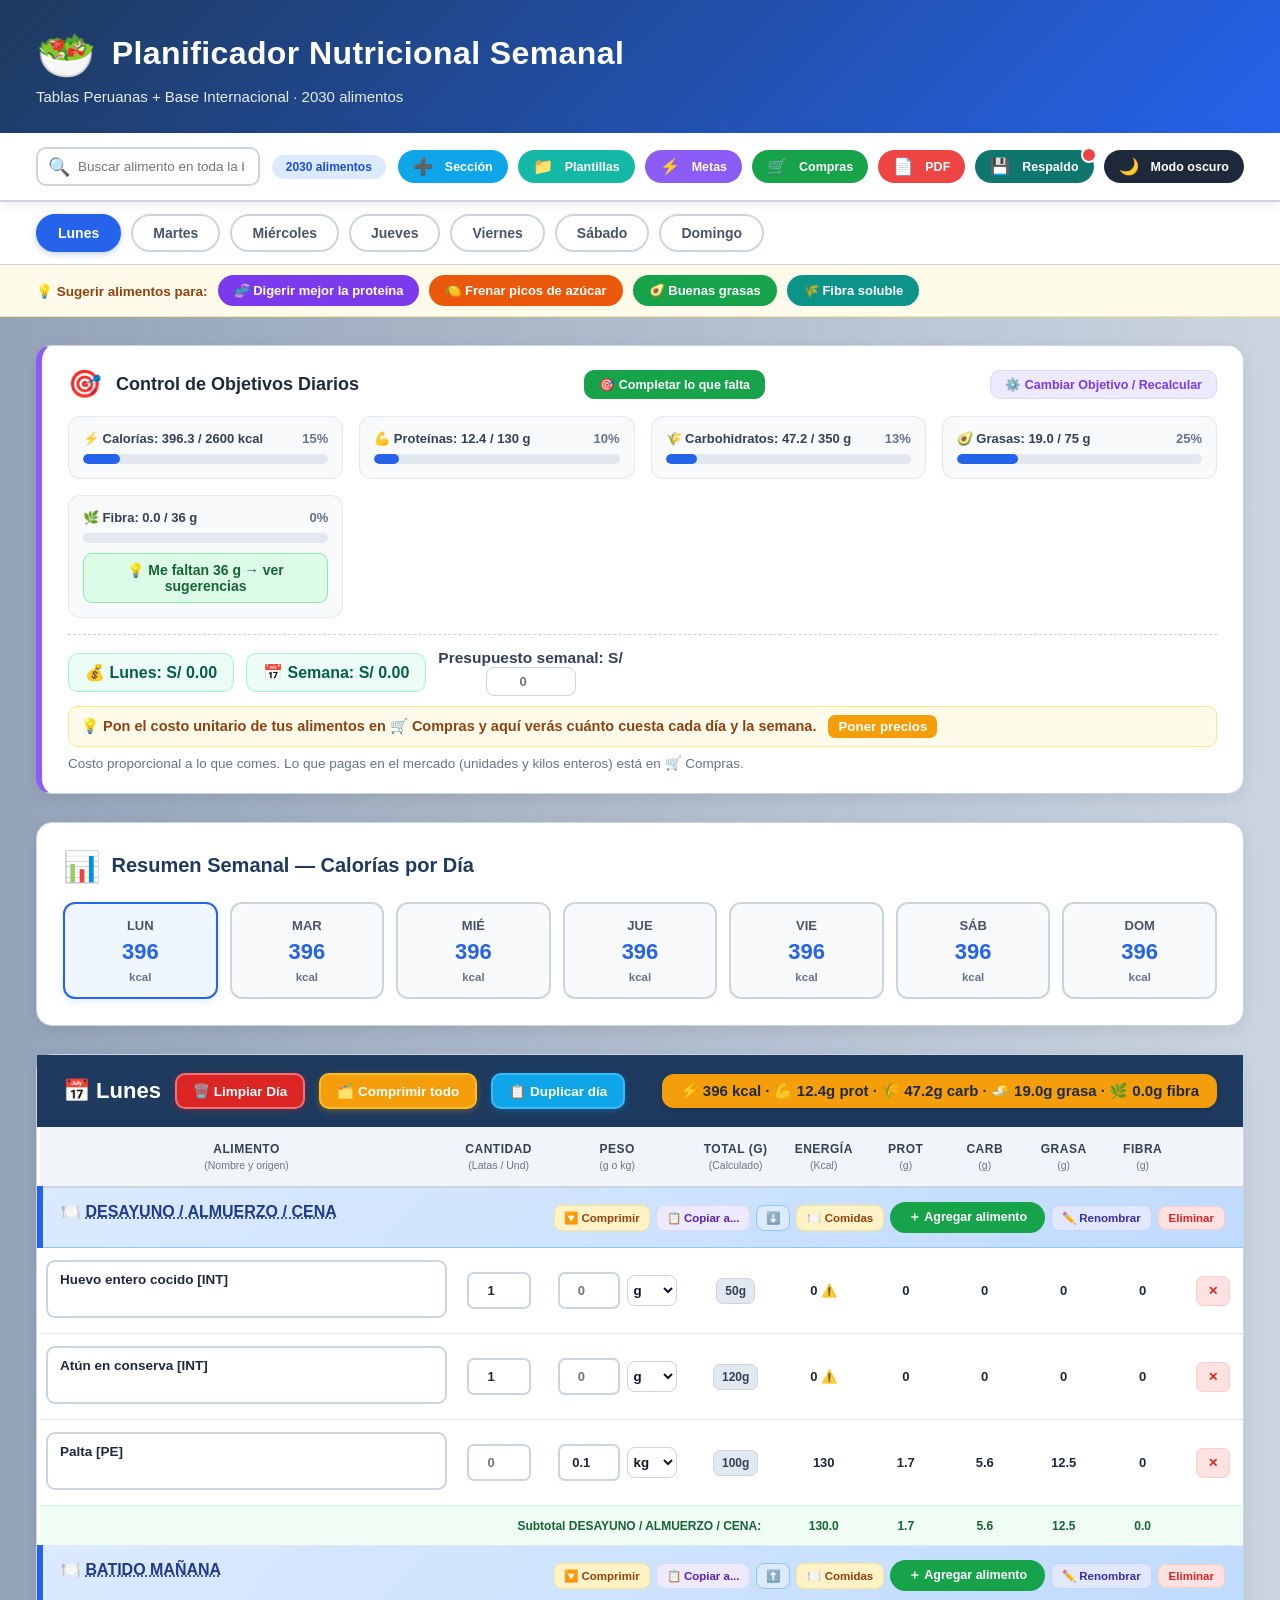
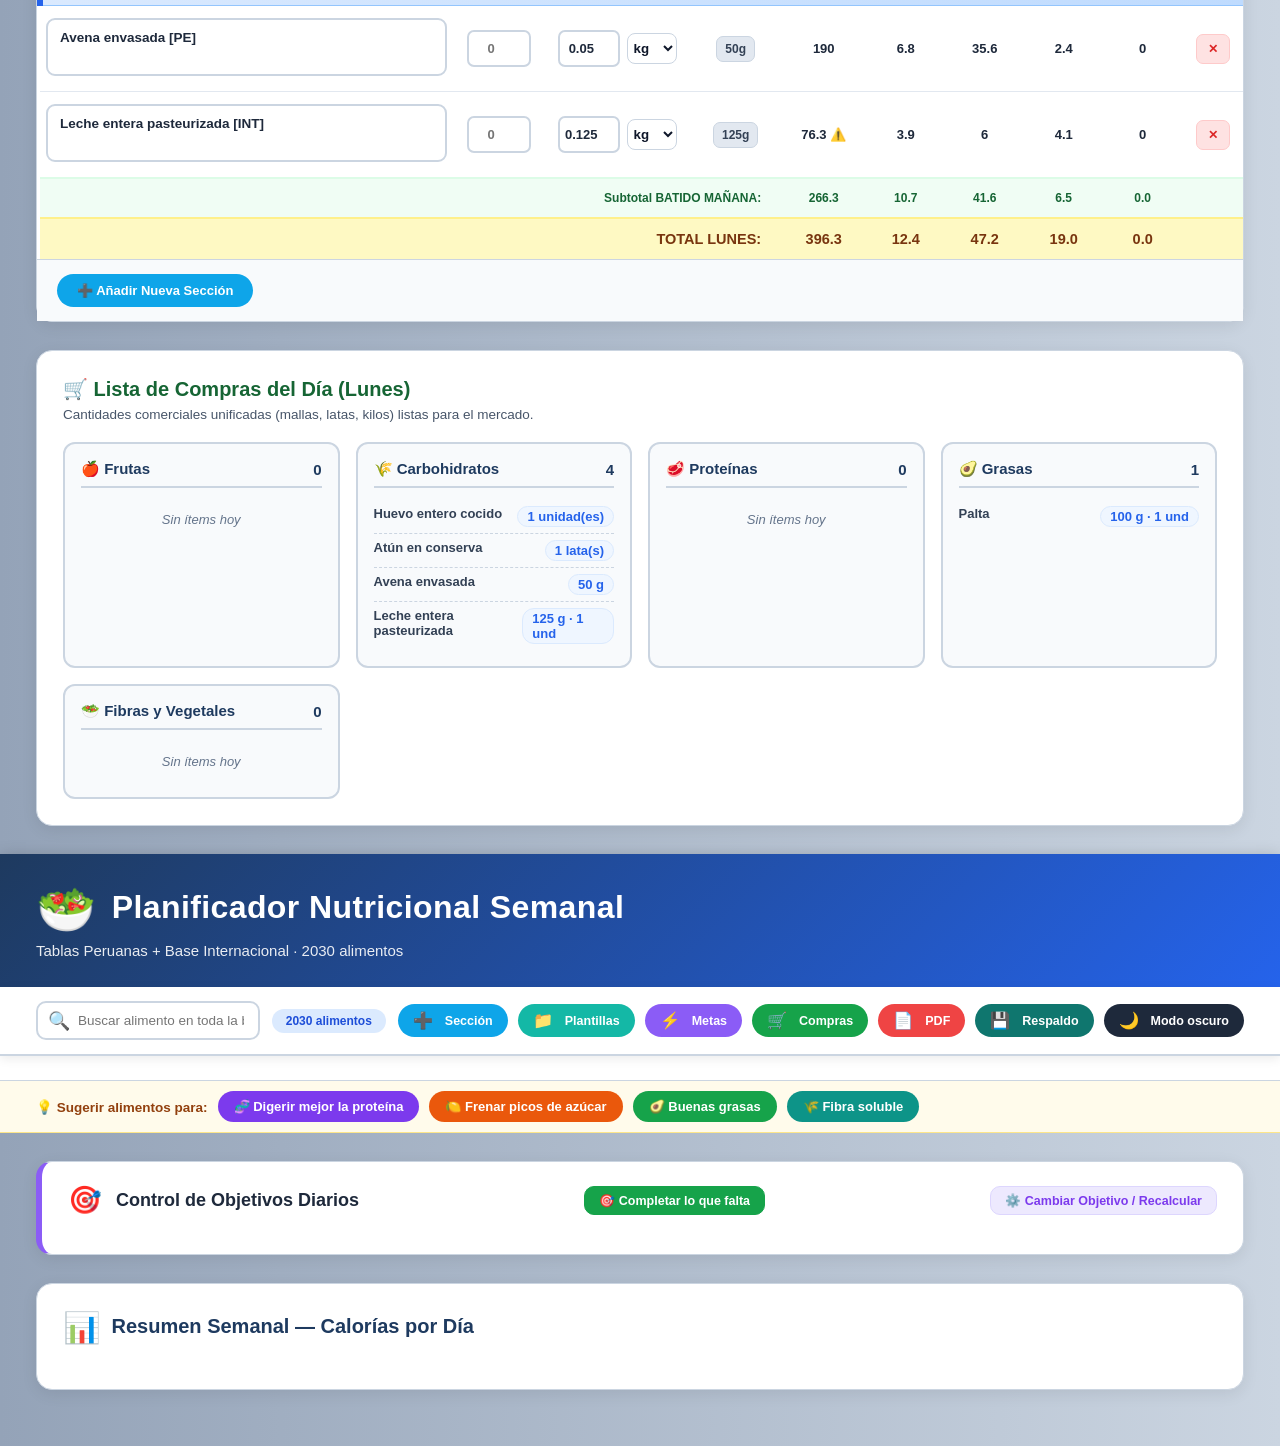
==== commit 3d81d937: "Update index.html" ====
--- a/index.html
+++ b/index.html
@@ -3362,4 +3362,3368 @@
 iniciarSync();
 </script>
 </body>
+</html><!DOCTYPE html>
+<html lang="es">
+<head>
+  <meta charset="UTF-8">
+  <meta name="viewport" content="width=device-width, initial-scale=1.0">
+  <title>Planificador Nutricional Semanal</title>
+  <style>
+    :root {
+      --azul:#2563eb; --azul-dark:#1e3a5f; --verde:#16a34a;
+      --rojo:#dc2626; --oro:#f59e0b; --gris:#f8fafc;
+    }
+    * { box-sizing:border-box; margin:0; padding:0; }
+    body { font-family:'Segoe UI',Arial,sans-serif; background:linear-gradient(270deg, #cbd5e1 0%, #94a3b8 100%); color:#1e293b; min-height:100vh; }
+
+    /* HEADER PRINCIPAL CON DEGRADADO */
+    .header { background:linear-gradient(135deg,#1e3a5f,#2563eb); color:white; padding:28px 36px; display:flex; align-items:center; justify-content:space-between; flex-wrap:wrap; gap:14px; box-shadow:0 4px 16px rgba(0,0,0,.25); }
+    .header h1 { font-size:32px; font-weight:800; letter-spacing:.4px; }
+    .header .sub { font-size:15px; opacity:.9; margin-top:4px; }
+
+    /* BOTONES HEADER Y BARRA */
+    .btn-header { border:none; border-radius:20px; padding:9px 20px; font-size:13.5px; font-weight:700; cursor:pointer; display:inline-flex; align-items:center; gap:8px; transition:all .2s; }
+    .btn-pdf { background:#ef4444; color:white; }
+    .btn-pdf:hover { background:#dc2626; transform:translateY(-1px); }
+    .btn-compras-gen { background:var(--verde); color:white; }
+    .btn-compras-gen:hover { background:#15803d; transform:translateY(-1px); }
+    .btn-dark { background:rgba(255,255,255,.2); color:white; border:1px solid rgba(255,255,255,.35); }
+    .btn-dark:hover { background:rgba(255,255,255,.3); }
+    .btn-calc { background:#8b5cf6; color:white; }
+    .btn-calc:hover { background:#7c3aed; transform:translateY(-1px); }
+    .btn-add-seccion { background:#0ea5e9; color:white; }
+    .btn-add-seccion:hover { background:#0284c7; transform:translateY(-1px); }
+    .btn-plantillas { background:#14b8a6; color:white; }
+    .btn-plantillas:hover { background:#0d9488; transform:translateY(-1px); }
+    .header-btns { display:flex; gap:10px; align-items:center; flex-wrap:wrap; }
+
+    /* BARRA SUPERIOR FLOTANTE */
+    .barra { background:#ffffff; padding:14px 36px; display:flex; gap:12px; align-items:center; justify-content:space-between; flex-wrap:wrap; border-bottom:2px solid #cbd5e1; position:sticky; top:0; z-index:200; box-shadow:0 3px 10px rgba(0,0,0,.08); }
+    .barra-izq { display:flex; gap:12px; align-items:center; flex:1; min-width:300px; }
+    .buscador-wrap { position:relative; flex:1; max-width:400px; }
+    .buscador-wrap input { width:100%; border:2px solid #cbd5e1; border-radius:10px; padding:10px 14px 10px 40px; font-size:13.5px; outline:none; transition:border .2s; background:white; }
+    .buscador-wrap input:focus { border-color:var(--azul); }
+    .buscador-wrap .ico { position:absolute; left:12px; top:50%; transform:translateY(-50%); font-size:18px; }
+    .badge { font-size:12px; border-radius:20px; padding:5px 14px; font-weight:700; }
+    .badge-total { background:#dbeafe; color:#1d4ed8; white-space:nowrap; }
+    .badge-filtro { background:#dcfce7; color:#15803d; display:none; white-space:nowrap; }
+    
+    .btn-barra { padding:7px 15px; font-size:12.5px; }
+    .btn-dark-barra { background:#1e293b; color:white; }
+    .btn-dark-barra:hover { background:#334155; }
+
+    /* DÍAS NAV */
+    .dias-nav { background:#ffffff; padding:12px 36px; display:flex; gap:10px; overflow-x:auto; border-bottom:1px solid #cbd5e1; position:sticky; top:67px; z-index:190; }
+    .dia-btn { padding:9px 20px; border-radius:22px; border:2px solid #cbd5e1; background:white; font-size:14px; font-weight:700; cursor:pointer; white-space:nowrap; transition:all .2s; color:#475569; }
+    .dia-btn.activo { background:var(--azul); color:white; border-color:var(--azul); box-shadow:0 2px 6px rgba(37,99,235,0.3); }
+    .dia-btn:hover:not(.activo) { border-color:var(--azul); color:#1e293b; }
+
+    /* CONTENEDOR */
+    .contenedor { padding:28px 36px; max-width:1450px; margin:0 auto; }
+
+    /* PANEL DE OBJETIVOS Y BARRAS DE PROGRESO */
+    .panel-objetivos { background:#ffffff; border-radius:16px; box-shadow:0 4px 16px rgba(0,0,0,.08); padding:22px 26px; margin-bottom:28px; border:1px solid #cbd5e1; border-left:6px solid #8b5cf6; }
+    .panel-obj-header { display:flex; justify-content:space-between; align-items:center; margin-bottom:16px; flex-wrap:wrap; gap:10px; }
+    .panel-obj-header h3 { color:#1e293b; font-size:18px; font-weight:800; display:flex; align-items:center; gap:8px; }
+    .btn-config-obj { background:#ede9fe; color:#7c3aed; border:1px solid #ddd6fe; padding:6px 14px; border-radius:10px; font-weight:700; font-size:12.5px; cursor:pointer; }
+    .btn-config-obj:hover { background:#7c3aed; color:white; }
+
+    .obj-grid-barras { display:grid; grid-template-columns:repeat(auto-fit, minmax(220px, 1fr)); gap:16px; }
+    .obj-barra-card { background:#f8fafc; border:1px solid #e2e8f0; border-radius:12px; padding:14px; }
+    .obj-barra-info { display:flex; justify-content:space-between; font-size:13px; font-weight:700; margin-bottom:8px; color:#334155; }
+    .obj-barra-info span:last-child { color:#64748b; font-weight:600; }
+    .progress-track { background:#e2e8f0; height:10px; border-radius:5px; overflow:hidden; }
+    .progress-fill { background:var(--azul); height:100%; width:0%; transition:width 0.4s ease, background 0.3s; border-radius:5px; }
+
+    /* TABLA */
+    .tabla-wrap { background:#ffffff; border-radius:16px; box-shadow:0 4px 16px rgba(0,0,0,.08); overflow:visible; margin-bottom:28px; border:1px solid #cbd5e1; }
+    .tabla-titulo { background:var(--azul-dark); color:white; padding:18px 26px; font-size:22px; font-weight:800; display:flex; align-items:center; gap:14px; flex-wrap:wrap; }
+    .tabla-titulo .total-dia-badge { margin-left:auto; background:var(--oro); color:#1e293b; border-radius:12px; padding:8px 18px; font-size:15px; font-weight:800; box-shadow:0 2px 6px rgba(0,0,0,0.15); }
+    .tabla-titulo .total-dia-badge .emoji-amigable { filter: drop-shadow(0px 1px 2px rgba(0,0,0,0.5)); font-size: 1.5em; }
+    
+    /* BOTÓN LIMPIAR DÍA DE ALTO CONTRASTE Y TAMAÑO MEJORADO */
+    .btn-limpiar { background:#dc2626; color:#ffffff; border:2px solid #f87171; padding:8px 16px; border-radius:10px; font-size:13.5px; font-weight:800; cursor:pointer; transition:all .2s; box-shadow:0 2px 6px rgba(220,38,38,0.3); }
+    .btn-limpiar:hover { background:#b91c1c; transform:translateY(-1px); }
+    .btn-comprimir-todo { background:#f59e0b; color:#ffffff; border:2px solid #fbbf24; padding:8px 16px; border-radius:10px; font-size:13.5px; font-weight:800; cursor:pointer; transition:all .2s; box-shadow:0 2px 6px rgba(245,158,11,0.3); }
+    .btn-comprimir-todo:hover { background:#d97706; transform:translateY(-1px); }
+    .btn-duplicar-dia { background:#0ea5e9; color:#ffffff; border:2px solid #38bdf8; padding:8px 16px; border-radius:10px; font-size:13.5px; font-weight:800; cursor:pointer; transition:all .2s; box-shadow:0 2px 6px rgba(14,165,233,0.3); }
+    .btn-duplicar-dia:hover { background:#0284c7; transform:translateY(-1px); }
+    .btn-copiar-seccion { background:#ede9fe; color:#5b21b6; border:1px solid #ddd6fe; padding:5px 10px; border-radius:8px; font-size:11.5px; font-weight:700; cursor:pointer; transition:all 0.2s; }
+    .btn-copiar-seccion:hover { background:#5b21b6; color:white; }
+
+    /* TOAST DESHACER */
+    .toast-deshacer { position:fixed; bottom:24px; left:50%; transform:translateX(-50%) translateY(20px); background:#1e293b; color:white; padding:14px 18px; border-radius:12px; display:flex; align-items:center; gap:16px; box-shadow:0 8px 24px rgba(0,0,0,.35); font-size:13.5px; font-weight:600; z-index:500; opacity:0; pointer-events:none; transition:all .25s ease; }
+    .toast-deshacer.show { opacity:1; transform:translateX(-50%) translateY(0); pointer-events:auto; }
+    .toast-deshacer button { background:var(--oro); color:#1e293b; border:none; padding:7px 14px; border-radius:8px; font-weight:800; cursor:pointer; font-size:13px; white-space:nowrap; }
+    .toast-deshacer button:hover { background:#d97706; color:white; }
+
+    table { width:100%; border-collapse:collapse; table-layout:fixed; }
+    
+    th { position:sticky; top:115px; z-index:100; background:#f1f5f9; color:#334155; font-size:12px; font-weight:800; text-transform:uppercase; letter-spacing:.5px; padding:15px 6px; border-bottom:2px solid #cbd5e1; text-align:center; vertical-align:middle; box-shadow:0 2px 4px rgba(0,0,0,0.05); }
+    .th-sub { font-size:10.5px; font-weight:normal; opacity:0.8; display:block; margin-top:3px; text-transform:none; letter-spacing:0; color:#475569; }
+    
+    td { border-bottom:1px solid #e2e8f0; padding:12px 6px; font-size:13.5px; vertical-align:middle; text-align:center; }
+    tr:last-child td { border-bottom:none; }
+    tr:hover td { background:#f8fafc; }
+
+    /* TÍTULO DE BLOQUE CON OPCIÓN DE REORDENAR, RENOMBRAR Y ELIMINAR */
+    .bloque-hdr { background: linear-gradient(135deg, #dbeafe 0%, #bfdbfe 100%); }
+    .bloque-hdr td { font-weight:800; font-size:16px; color:#1e3a8a; padding:14px 18px; border-left:6px solid var(--azul); border-top:1px solid #93c5fd; border-bottom:1px solid #93c5fd; text-align:left; }
+    .bloque-titulo-txt { cursor: pointer; text-decoration: underline dotted; transition: color 0.2s; }
+    .bloque-titulo-txt:hover { color: var(--azul); }
+    .bloque-acciones { display: flex; gap: 6px; align-items: center; float: right; flex-wrap: wrap; }
+    .btn-mover-seccion { background: #dbeafe; color: #1e40af; border: 1px solid #93c5fd; padding: 5px 9px; border-radius: 8px; font-size: 11.5px; font-weight: 800; cursor: pointer; transition: all 0.2s; }
+    .btn-mover-seccion:hover { background: #bfdbfe; color: #1e3a8a; }
+    .btn-toggle-seccion { background: #fef3c7; color: #92400e; border: 1px solid #fde68a; padding: 5px 9px; border-radius: 8px; font-size: 11.5px; font-weight: 800; cursor: pointer; transition: all 0.2s; }
+    .btn-toggle-seccion:hover { background: #fde68a; color: #78350f; }
+    .btn-renombrar-bloque { background: #e0e7ff; color: #3730a3; border: 1px solid #c7d2fe; padding: 5px 10px; border-radius: 8px; font-size: 11.5px; font-weight: 700; cursor: pointer; transition: all 0.2s; }
+    .btn-renombrar-bloque:hover { background: #3730a3; color: white; }
+    .btn-del-bloque { background: #fee2e2; color: var(--rojo); border: 1px solid #fecaca; padding: 5px 10px; border-radius: 8px; font-size: 11.5px; font-weight: 700; cursor: pointer; transition: all 0.2s; }
+    .btn-del-bloque:hover { background: var(--rojo); color: white; }
+
+    .tabla-footer-acciones { padding: 14px 20px; background: #f8fafc; border-top: 1px solid #cbd5e1; display: flex; justify-content: flex-start; align-items: center; }
+
+    .subtotal-row td { background:#f0fdf4; font-weight:800; font-size:12px; color:#166534; text-align:center; border-top:2px solid #dcfce7; }
+    .total-row td { background:#fef9c3; font-weight:800; font-size:14.5px; color:#78350f; text-align:center; border-top:2px solid #fef08a; }
+
+    /* SELECT ALIMENTO */
+    .sel-alimento { position:relative; width:100%; }
+    .sel-alimento textarea { width:100%; min-width:320px; height:58px; border:2px solid #cbd5e1; border-radius:9px; padding:9px 12px; font-size:13.5px; font-weight:600; color:#1e293b; outline:none; cursor:pointer; resize:none; white-space:normal; line-height:1.35; font-family:inherit; transition:border .2s, box-shadow .2s; text-align:left; background:white; }
+    .sel-alimento textarea::placeholder { color:#94a3b8; font-style:italic; font-weight:normal; }
+    .sel-alimento textarea:focus { border-color:var(--azul); box-shadow:0 0 0 3px rgba(37,99,235,0.15); background:white; }
+    
+    /* DROPDOWN DE 2 COLUMNAS Y FILTROS POR CATEGORÍA */
+    .dropdown { position:fixed; top:50%; left:50%; transform:translate(-50%,-50%); width:900px; max-width:calc(100vw - 24px); max-height:86vh; overflow:hidden; overscroll-behavior:contain; background:white; border:1px solid #cbd5e1; border-radius:9px; box-shadow:0 8px 24px rgba(0,0,0,.18); z-index:1000; display:none; flex-direction:column; text-align:left; }
+    .dropdown.show { display:flex; }
+    .dd-backdrop { position:fixed; inset:0; background:rgba(15,23,42,.45); z-index:999; display:none; }
+    .dd-backdrop.show { display:block; }
+    .dd-buscar-wrap { display:flex; gap:8px; padding:10px 12px; border-bottom:1px solid #cbd5e1; background:#fff; border-radius:9px 9px 0 0; }
+    #dd-buscar { flex:1; padding:10px 14px; font-size:14px; border:2px solid #3b82f6; border-radius:10px; outline:none; background:#fff; color:#0f172a; }
+    .dd-cerrar { background:#e2e8f0; color:#334155; border:none; border-radius:10px; width:40px; font-size:16px; font-weight:800; cursor:pointer; }
+    #dd-contenido { display:flex; flex-direction:column; min-height:0; overflow:hidden; }
+    body.dark .dd-buscar-wrap { background:#1e293b; border-color:#334155; } body.dark #dd-buscar { background:#0f172a; color:#f1f5f9; } body.dark .dd-cerrar { background:#334155; color:#e2e8f0; }
+    
+    .dd-filtros-bar { padding: 8px 12px; background: #f1f5f9; border-bottom: 1px solid #cbd5e1; display: flex; gap: 6px; flex-wrap: wrap; }
+    .dd-filtro-btn { background: white; border: 1px solid #cbd5e1; border-radius: 14px; padding: 4px 10px; font-size: 11px; font-weight: 700; cursor: pointer; color: #475569; transition: all 0.2s; }
+    .dd-filtro-btn.activo { background: var(--azul); color: white; border-color: var(--azul); }
+
+    .dd-cuerpo-cols { display: flex; flex: 1; overflow: hidden; }
+    .dd-columna { flex: 1; padding: 6px; overflow-y: auto; max-height: calc(86vh - 150px); min-width:0; overscroll-behavior:contain; }
+    .dd-columna + .dd-columna { border-left: 1px solid #e2e8f0; }
+    .dd-columna-sug { background:#fffbeb; }
+    .dd-columna-sug .dd-columna-titulo { background:#fef3c7; color:#92400e; line-height:1.2; }
+    .dd-sug-tabs { display:flex; gap:6px; padding:2px 8px 6px; }
+    .dd-sug-tab { border:1px solid #fcd34d; background:#fff; border-radius:10px; padding:3px 10px; font-size:16px; cursor:pointer; }
+    .dd-sug-tab.activo { background:#f59e0b; border-color:#d97706; }
+    .dd-item-sug .dd-nombre { white-space:normal; }
+    body.dark .dd-columna-sug { background:#2a2412; } body.dark .dd-columna-sug .dd-columna-titulo { background:#422006; color:#fcd34d; }
+    body.dark .dd-sug-tab { background:#1e293b; border-color:#92400e; } body.dark .dd-sug-tab.activo { background:#b45309; }
+    .dd-columna-titulo { font-size: 11px; font-weight: 800; text-transform: uppercase; color: #64748b; padding: 4px 8px; background: #f8fafc; border-bottom: 1px solid #e2e8f0; margin-bottom: 4px; display: flex; align-items: center; gap: 6px; }
+
+    .dd-item { padding:8px 10px; font-size:13px; cursor:pointer; display:flex; justify-content:space-between; align-items:center; line-height:1.25; gap:10px; color:#1e293b; border-radius: 6px; }
+    .dd-item:hover { background:#f1f5f9; }
+    .dd-item.highlighted { background: #d97706 !important; color: #ffffff !important; }
+    
+    .dd-left-info { display: flex; align-items: center; gap: 8px; flex: 1; min-width: 0; }
+    .dd-estrella { font-size: 15px; cursor: pointer; color: #cbd5e1; transition: transform 0.1s; flex-shrink: 0; }
+    .dd-estrella:hover { transform: scale(1.2); }
+    .dd-estrella.favorito { color: #f59e0b; }
+    .dd-item.highlighted .dd-estrella { color: #fef08a; }
+
+    .dd-nombre { overflow: hidden; text-overflow: ellipsis; white-space: nowrap; flex: 1; }
+
+    .dd-info { display: flex; align-items: center; gap: 6px; white-space: nowrap; flex-shrink: 0; }
+    .dd-item .dd-tag { font-size:10.5px; background:#e2e8f0; color:#334155; border-radius:4px; padding:1px 5px; font-weight:700; }
+    .dd-item.highlighted .dd-tag { background: #b45309; color: #ffffff; }
+    .dd-item .dd-kcal { font-size:11px; color:#475569; font-weight:600; min-width:48px; text-align:right; }
+    .dd-item.highlighted .dd-kcal { color: #fef08a; }
+
+    input[type=number] { width:64px; padding:9px 4px; text-align:center; border:2px solid #cbd5e1; border-radius:7px; font-size:13px; font-weight:700; outline:none; margin:0 auto; display:block; background:white; color:#1e293b; }
+    input[type=number]:focus { border-color:var(--azul); }
+    .num { text-align:center; font-variant-numeric:tabular-nums; font-weight:700; font-size:13px; color:#1e293b; }
+    .peso-badge { background:#e2e8f0; color:#334155; font-weight:800; padding:5px 8px; border-radius:7px; font-size:12px; display:inline-block; border:1px solid #cbd5e1; }
+
+    /* BOTONES TABLA */
+    .btn-agregar { background:var(--verde); color:white; border:none; padding:7px 18px; border-radius:20px; font-size:12.5px; font-weight:700; cursor:pointer; display:inline-flex; align-items:center; gap:6px; transition:all .2s; }
+    .btn-agregar:hover { background:#15803d; transform:translateY(-1px); box-shadow:0 3px 8px rgba(22,163,74,.3); }
+    .btn-del { background:#fee2e2; color:var(--rojo); border:1px solid #fecaca; padding:7px 11px; border-radius:7px; cursor:pointer; font-size:12px; font-weight:700; transition:all .2s; }
+    .btn-del:hover { background:var(--rojo); color:white; }
+
+    .btn-add-seccion-tabla { background: #0ea5e9; color: white; border: none; padding: 9px 20px; border-radius: 20px; font-size: 13px; font-weight: 700; cursor: pointer; display: inline-flex; align-items: center; gap: 8px; transition: all 0.2s; }
+    .btn-add-seccion-tabla:hover { background: #0284c7; transform: translateY(-1px); box-shadow: 0 3px 8px rgba(14,165,233,0.3); }
+
+    /* RESUMEN SEMANAL */
+    .resumen-semana { background:#ffffff; border-radius:16px; box-shadow:0 4px 16px rgba(0,0,0,.08); padding:26px; margin-bottom:28px; border:1px solid #cbd5e1; }
+    .resumen-semana h3 { color:var(--azul-dark); margin-bottom:18px; font-size:20px; font-weight:800; }
+    .resumen-grid { display:grid; grid-template-columns:repeat(7,1fr); gap:12px; }
+    .resumen-card { background:#f8fafc; border-radius:12px; padding:14px; text-align:center; border:2px solid #cbd5e1; cursor:pointer; transition:all .2s; }
+    .resumen-card:hover, .resumen-card.activo { border-color:var(--azul); background:#eff6ff; box-shadow:0 2px 8px rgba(37,99,235,0.15); }
+    .resumen-card .dia { font-size:13px; font-weight:800; color:#475569; }
+    .resumen-card .kcal { font-size:22px; font-weight:900; color:var(--azul); margin:6px 0; }
+    .resumen-card .sub { font-size:11.5px; color:#64748b; font-weight:700; }
+
+    /* LISTA DE COMPRAS DIARIA */
+    .lista-compras { background:#ffffff; border-radius:16px; box-shadow:0 4px 16px rgba(0,0,0,.08); padding:26px; margin-top:28px; border-top:6px solid var(--verde); border:1px solid #cbd5e1; }
+    .lista-compras h3 { color:#166534; font-size:20px; font-weight:900; margin-bottom:6px; display:flex; align-items:center; gap:10px; }
+    .lista-compras .sub-desc { font-size:13.5px; color:#475569; margin-bottom:20px; font-weight:500; }
+    .compras-grid { display:grid; grid-template-columns:repeat(auto-fit, minmax(220px, 1fr)); gap:16px; }
+    .compra-box { background:#f8fafc; border:2px solid #cbd5e1; border-radius:12px; padding:16px; }
+    .compra-box h4 { font-size:15px; color:var(--azul-dark); margin-bottom:12px; padding-bottom:8px; border-bottom:2px solid #cbd5e1; display:flex; align-items:center; justify-content:space-between; font-weight:800; }
+    .compra-item { display:flex; justify-content:space-between; font-size:13px; padding:6px 0; border-bottom:1px dashed #cbd5e1; }
+    .compra-item:last-child { border-bottom:none; }
+    .compra-item span:first-child { font-weight:700; color:#334155; }
+    .compra-item span:last-child { font-weight:900; color:var(--azul); background:#eff6ff; padding:2px 9px; border-radius:12px; border:1px solid #dbeafe; }
+    .vacio-txt { font-size:13px; color:#64748b; font-style:italic; text-align:center; padding:12px 0; }
+
+    /* MODALES */
+    .modal-overlay { position:fixed; top:0; left:0; width:100%; height:100%; background:rgba(0,0,0,0.65); z-index:9999; display:none; justify-content:center; align-items:center; padding:20px; backdrop-filter:blur(3px); }
+    .modal-overlay.show { display:flex; }
+    .modal-box { background:#ffffff; width:100%; max-width:880px; max-height:90vh; border-radius:16px; box-shadow:0 12px 35px rgba(0,0,0,0.35); overflow:hidden; display:flex; flex-direction:column; border:1px solid #cbd5e1; }
+    .modal-header { background:var(--azul-dark); color:white; padding:18px 26px; display:flex; justify-content:space-between; align-items:center; font-size:20px; font-weight:800; }
+    .modal-body { padding:26px; overflow-y:auto; flex:1; background:#f8fafc; }
+    .modal-footer { padding:16px 26px; background:#ffffff; border-top:1px solid #cbd5e1; display:flex; justify-content:space-between; align-items:center; }
+    .periodo-btns { display:flex; gap:12px; margin-bottom:22px; justify-content:center; }
+    .btn-periodo { padding:9px 20px; border-radius:22px; border:2px solid #cbd5e1; background:white; font-weight:800; cursor:pointer; font-size:13.5px; color:#475569; transition:all .2s; }
+    .btn-periodo.activo { background:var(--azul); color:white; border-color:var(--azul); }
+    .btn-cerrar-modal { background:#475569; color:white; border:none; padding:9px 22px; border-radius:9px; font-weight:800; cursor:pointer; font-size:13.5px; }
+    .btn-cerrar-modal:hover { background:#334155; }
+    .btn-excel-modal { background:var(--verde); color:white; border:none; padding:9px 22px; border-radius:9px; font-weight:800; cursor:pointer; font-size:13.5px; display:inline-flex; align-items:center; gap:8px; }
+    .btn-excel-modal:hover { background:#15803d; }
+
+    /* ESTILOS FORMULARIO CALCULADORA */
+    .calc-form-grid { display: grid; grid-template-columns: repeat(3, 1fr); gap: 18px; margin-bottom: 22px; }
+    .calc-group { display: flex; flex-direction: column; gap: 6px; }
+    .calc-group.full { grid-column: span 3; }
+    .calc-group label { font-size: 13.5px; font-weight: 700; color: #334155; }
+    .calc-group input, .calc-group select { padding: 11px 14px; border: 2px solid #cbd5e1; border-radius: 8px; font-size: 14px; background: white; font-weight: 600; outline: none; width: 100%; }
+    .calc-group input:focus, .calc-group select:focus { border-color: var(--azul); }
+    .btn-calcular-meta { background: #8b5cf6; color: white; border: none; padding: 14px; border-radius: 10px; font-size: 15px; font-weight: 800; cursor: pointer; width: 100%; transition: background 0.2s; }
+    .btn-calcular-meta:hover { background: #7c3aed; }
+    .calc-resultado-box { background: #f1f5f9; border: 2px dashed #cbd5e1; border-radius: 10px; padding: 18px; margin-top: 18px; }
+    .calc-resultado-box h4 { font-size: 15px; color: #1e3a5f; margin-bottom: 8px; font-weight: 800; }
+    .calc-resultado-box p { font-size: 13.5px; color: #475569; margin-bottom: 4px; font-weight: 600; }
+
+    @media(max-width:768px) { .contenedor { padding:12px; } .resumen-grid { grid-template-columns:repeat(4,1fr); } .header-btns, .barra .header-btns { width:100%; justify-content:center; } .calc-form-grid { grid-template-columns: 1fr; } .calc-group.full { grid-column: span 1; } }
+
+    /* PANEL BÚSQUEDA GLOBAL */
+    .panel-busqueda { background:#ffffff; border-radius:16px; box-shadow:0 4px 16px rgba(0,0,0,.1); padding:20px 24px; margin-bottom:22px; display:none; border-left:6px solid var(--azul); border:1px solid #cbd5e1; }
+    .panel-busqueda h3 { font-size:18px; color:var(--azul-dark); margin-bottom:14px; font-weight:800; }
+    .panel-busqueda .resultado-item { background:#f8fafc; border-radius:10px; padding:12px 16px; margin-bottom:10px; display:flex; gap:12px; align-items:center; flex-wrap:wrap; border:1px solid #e2e8f0; }
+    .panel-busqueda .res-dia { font-weight:800; color:var(--azul); font-size:13px; min-width:85px; }
+    .panel-busqueda .res-bloque { color:#475569; font-size:12px; font-weight:600; }
+    .panel-busqueda .res-alimento { font-weight:700; color:#1e293b; font-size:13px; }
+    .panel-busqueda .res-gramos { color:#475569; font-size:12px; font-weight:700; }
+    .panel-busqueda .res-nut { background:#eff6ff; color:#1d4ed8; border-radius:7px; padding:3px 10px; font-size:12px; font-weight:700; border:1px solid #dbeafe; }
+    .panel-busqueda .no-result { color:#64748b; font-size:14px; text-align:center; padding:22px; font-weight:500; }
+    
+    /* MODO OSCURO */
+    body.dark { background:linear-gradient(270deg, #0f172a 0%, #1e1b4b 100%); color:#f8fafc; }
+    body.dark .header { background:linear-gradient(135deg,#090d16,#1e293b); box-shadow:0 4px 16px rgba(0,0,0,.5); }
+    body.dark .barra { background:#1e293b; border-color:#334155; box-shadow:0 3px 10px rgba(0,0,0,.3); }
+    body.dark .buscador-wrap input { background:#0f172a; border-color:#475569; color:#f8fafc; }
+    body.dark .buscador-wrap input::placeholder { color:#94a3b8; }
+    body.dark .dias-nav { background:#1e293b; border-color:#334155; }
+    body.dark .dia-btn { background:#0f172a; border-color:#475569; color:#cbd5e1; }
+    body.dark .dia-btn.activo { background:var(--azul); color:white; border-color:var(--azul); }
+    body.dark .dia-btn:hover:not(.activo) { border-color:#60a5fa; color:#f8fafc; }
+    body.dark .tabla-wrap, body.dark .lista-compras, body.dark .modal-box, body.dark .resumen-semana, body.dark .panel-busqueda, body.dark .panel-objetivos { background:#1e293b; border-color:#334155; box-shadow:0 4px 16px rgba(0,0,0,.5); }
+    body.dark table { background:#1e293b; }
+    body.dark th { background:#0f172a; color:#cbd5e1; border-color:#334155; }
+    body.dark .th-sub { color:#94a3b8; }
+    body.dark td { border-color:#334155; color:#f8fafc; }
+    body.dark tr:hover td { background:#273344; }
+    body.dark .bloque-hdr { background: linear-gradient(135deg, #172554 0%, #1e3a8a 100%); }
+    body.dark .bloque-hdr td { background:transparent; color:#93c5fd; border-color:#3b82f6; }
+    body.dark .subtotal-row td { background:#064e3b; color:#a7f3d0; border-color:#065f46; }
+    body.dark .total-row td { background:#451a03; color:#fde68a; border-color:#78350f; }
+    body.dark .resumen-semana h3, body.dark .lista-compras h3, body.dark .modal-header, body.dark .panel-busqueda h3, body.dark .panel-obj-header h3 { color:#93c5fd; }
+    body.dark .resumen-card, body.dark .compra-box, body.dark .obj-barra-card { background:#0f172a; border-color:#334155; }
+    body.dark .resumen-card:hover, body.dark .resumen-card.activo { background:#172554; border-color:#60a5fa; }
+    body.dark .resumen-card .dia, body.dark .lista-compras .sub-desc, body.dark .compra-box h4, body.dark .obj-barra-info { color:#cbd5e1; }
+    body.dark .resumen-card .sub { color:#94a3b8; }
+    body.dark .compra-item { border-color:#334155; }
+    body.dark .compra-item span:first-child { color:#f1f5f9; }
+    body.dark .compra-item span:last-child { background:#172554; color:#93c5fd; border-color:#1e3a8a; }
+    body.dark .sel-alimento textarea { background:#0f172a; border-color:#475569; color:#f8fafc; }
+    body.dark .sel-alimento textarea:focus { background:#1e293b; border-color:#60a5fa; }
+    body.dark input[type=number], body.dark select { background:#0f172a; border-color:#475569; color:#f8fafc; }
+    
+    body.dark .dropdown { background:#1e293b; border-color:#475569; }
+    body.dark .dd-filtros-bar { background: #0f172a; border-color: #334155; }
+    body.dark .dd-filtro-btn { background: #1e293b; border-color: #475569; color: #cbd5e1; }
+    body.dark .dd-filtro-btn.activo { background: var(--azul); color: white; border-color: var(--azul); }
+    body.dark .dd-columna { border-color: #334155; }
+    body.dark .dd-columna-titulo { background: #0f172a; color: #94a3b8; border-color: #334155; }
+    body.dark .dd-item:hover { background:#273344; }
+    body.dark .dd-item.highlighted { background: #d97706 !important; color: #ffffff !important; }
+    body.dark .dd-item { color:#f8fafc; }
+    body.dark .dd-item .dd-tag { background:#334155; color:#cbd5e1; }
+    body.dark .dd-item.highlighted .dd-tag { background: #b45309; color: #ffffff; }
+    body.dark .dd-item .dd-kcal { color:#94a3b8; }
+    body.dark .dd-item.highlighted .dd-kcal { color: #fef08a; }
+
+    body.dark .btn-del { background:#450a0a; color:#fca5a5; border-color:#7f1d1d; }
+    body.dark .btn-del:hover { background:var(--rojo); color:white; }
+    body.dark .badge-total { background:#1e3a5f; color:#93c5fd; }
+    body.dark .badge-filtro { background:#064e3b; color:#a7f3d0; }
+    body.dark .btn-dark-barra { background:#334155; color:#f8fafc; }
+    body.dark .btn-dark-barra:hover { background:#475569; }
+    body.dark .modal-body { background:#0f172a; }
+    body.dark .modal-footer { background:#1e293b; border-color:#334155; }
+    body.dark .btn-periodo { background:#0f172a; border-color:#475569; color:#cbd5e1; }
+    body.dark .btn-periodo.activo { background:var(--azul); color:white; border-color:var(--azul); }
+    body.dark .peso-badge { background:#334155; color:#f1f5f9; border-color:#475569; }
+    body.dark .panel-busqueda .resultado-item { background:#0f172a; border-color:#334155; }
+    body.dark .panel-busqueda .res-alimento { color:#f8fafc; }
+    body.dark .panel-busqueda .res-bloque, body.dark .panel-busqueda .res-gramos { color:#cbd5e1; }
+    body.dark .panel-busqueda .res-nut { background:#172554; color:#93c5fd; border-color:#1e3a8a; }
+    body.dark .calc-resultado-box { background: #1e293b; border-color: #334155; }
+    body.dark .tabla-footer-acciones { background: #1e293b; border-color: #334155; }
+
+    /* ESTILO GRANDE Y AMIGABLE PARA EMOTICONES */
+    .emoji-amigable { font-size: 1.3em; vertical-align: middle; margin-right: 4px; display: inline-block; }
+    .emoji-grande { font-size: 1.5em; vertical-align: middle; margin-right: 6px; }
+
+    /* ── Sugerencias ── */
+    .sug-bar { display:flex; flex-wrap:wrap; gap:10px; align-items:center; padding:10px 36px; background:#fffbeb; border-bottom:1px solid #fde68a; }
+    .sug-bar-lbl { font-weight:800; color:#92400e; font-size:13.5px; }
+    .btn-sug { border:none; border-radius:20px; padding:8px 16px; font-size:13px; font-weight:800; cursor:pointer; color:#fff; transition:all .2s; }
+    .btn-sug:hover { transform:translateY(-1px); filter:brightness(1.08); }
+    .btn-sug-prot { background:#7c3aed; } .btn-sug-azu { background:#ea580c; } .btn-sug-gras { background:#16a34a; } .btn-sug-fib { background:#0d9488; }
+    .sug-desc { font-size:13.5px; color:#475569; margin-bottom:12px; }
+    .sug-destino { display:flex; flex-wrap:wrap; gap:16px; margin-bottom:14px; font-size:13px; font-weight:700; color:#334155; }
+    .sug-destino select { padding:7px 10px; border:1px solid #cbd5e1; border-radius:8px; font-weight:700; background:#fff; color:#0f172a; margin-left:6px; }
+    .sug-item { display:flex; justify-content:space-between; align-items:center; gap:14px; padding:10px 12px; border:1px solid #cbd5e1; border-radius:10px; background:#fff; margin-bottom:8px; }
+    .sug-nombre { font-weight:800; color:#1e293b; } .sug-nombre small { color:#94a3b8; font-weight:600; }
+    .sug-why { font-size:12.5px; color:#475569; margin-top:2px; }
+    .sug-nut { font-size:12px; color:#166534; font-weight:700; margin-top:3px; }
+    .sug-accion { display:flex; align-items:center; gap:6px; white-space:nowrap; }
+    .sug-accion input { width:70px !important; padding:6px; border:1px solid #cbd5e1; border-radius:6px; text-align:center; font-weight:700; background:#fff; color:#0f172a; }
+    .btn-sug-add { background:#16a34a; color:#fff; border:none; border-radius:8px; padding:8px 14px; font-weight:800; cursor:pointer; font-size:12.5px; }
+    .btn-sug-add.ok { background:#64748b; }
+    .sug-aviso { margin-top:10px; font-size:11.5px; color:#94a3b8; }
+    .toast-sugerencia { position:fixed; left:50%; bottom:24px; transform:translate(-50%,30px); background:#1e293b; color:#fff; padding:12px 16px; border-radius:12px; display:flex; gap:12px; align-items:center; box-shadow:0 8px 24px rgba(0,0,0,.35); opacity:0; pointer-events:none; transition:all .3s; z-index:900; font-size:13.5px; font-weight:600; max-width:92vw; }
+    .toast-sugerencia.show { opacity:1; pointer-events:auto; transform:translate(-50%,0); }
+    .toast-sugerencia button { border:none; border-radius:8px; padding:7px 12px; font-weight:800; cursor:pointer; background:#f59e0b; color:#1e293b; }
+    .toast-sugerencia .toast-sug-x { background:transparent; color:#94a3b8; padding:4px 6px; }
+    body.dark .sug-bar { background:#1e293b; border-color:#334155; } body.dark .sug-bar-lbl { color:#fcd34d; }
+    body.dark .sug-item { background:#1e293b; border-color:#334155; } body.dark .sug-nombre { color:#f1f5f9; } body.dark .sug-why, body.dark .sug-desc { color:#94a3b8; }
+    body.dark .sug-nut { color:#86efac; } body.dark .sug-destino { color:#cbd5e1; }
+    body.dark .sug-destino select, body.dark .sug-accion input { background:#0f172a; color:#f1f5f9; border-color:#475569; }
+    @media(max-width:768px) { .sug-bar { padding:10px 12px; } .sug-item { flex-direction:column; align-items:flex-start; } }
+    /* ── Columna PESO con unidad ── */
+    .td-peso { white-space:nowrap; }
+    .td-peso input { width:62px !important; display:inline-block !important; vertical-align:middle; }
+    .td-peso .sel-unidad { width:50px !important; display:inline-block !important; vertical-align:middle; margin-left:3px; padding:6px 2px; border:1px solid #cbd5e1; border-radius:8px; font-weight:700; background:#fff; color:#0f172a; }
+    body.dark .td-peso .sel-unidad { background:#0f172a; color:#f1f5f9; border-color:#475569; }
+    /* ── Lista de compras con costos ── */
+    .modal-compras-box { max-width: 1080px; }
+    .tabla-compras-wrap { overflow-x:auto; border:2px solid #1e293b; border-radius:10px; background:#fff; }
+    .tabla-compras { width:100%; border-collapse:collapse; font-size:13px; }
+    .tabla-compras th { position:static !important; background:#2563eb; color:#fff; padding:10px 8px; font-size:12px; text-align:center; border:1px solid #1d4ed8; }
+    .tabla-compras td { padding:7px 8px; border:1px solid #cbd5e1; text-align:center; vertical-align:middle; }
+    .tabla-compras .th-alim, .tabla-compras .td-alim { text-align:left; min-width:230px; }
+    .tabla-compras .td-alim { font-weight:700; color:#334155; white-space:normal; }
+    .tabla-compras .td-alim small { color:#94a3b8; font-weight:600; }
+    .tabla-compras .fila-cat td { background:#e0e7ff; color:#1e3a5f; font-weight:900; font-size:14px; text-align:left; border-top:2px solid #1e293b; }
+    .tabla-compras .fila-cat span { background:#1e3a5f; color:#fff; border-radius:10px; padding:1px 8px; font-size:11px; margin-left:6px; }
+    .tabla-compras .fila-sub td { background:#f1f5f9; font-weight:800; text-align:right; border-top:2px solid #1e293b; }
+    .tabla-compras .fila-sub td:last-child { text-align:center; color:#1e3a5f; }
+    .tabla-compras .fila-total td { background:#16a34a; color:#fff; font-weight:900; font-size:15px; text-align:right; border-top:3px solid #0f172a; }
+    .tabla-compras .fila-total td:last-child { text-align:center; }
+    .tabla-compras input { width:84px; padding:6px; border:1px solid #cbd5e1; border-radius:6px; text-align:center; font-weight:700; background:#fff; color:#0f172a; }
+    .tabla-compras .td-cant { white-space:nowrap; min-width:165px; }
+    .tabla-compras .td-cant input { display:inline-block !important; width:76px !important; vertical-align:middle; }
+    .tabla-compras .td-cant select { display:inline-block !important; width:62px !important; vertical-align:middle; }
+    .tabla-compras .inp-precio { display:inline-block !important; width:84px !important; }
+    .tabla-compras .td-cant select { padding:6px 4px; border:1px solid #cbd5e1; border-radius:6px; background:#fff; color:#0f172a; font-weight:700; margin-left:4px; }
+    .tabla-compras .td-total { font-weight:900; color:#166534; background:#f0fdf4; }
+    .tabla-compras .sin-und { color:#94a3b8; }
+    .nota-compras { margin-top:12px; font-size:12.5px; color:#475569; }
+    body.dark .tabla-compras-wrap { background:#1e293b; border-color:#475569; }
+    body.dark .tabla-compras td { border-color:#334155; color:#e2e8f0; }
+    body.dark .tabla-compras .td-alim { color:#f1f5f9; }
+    body.dark .tabla-compras .fila-cat td { background:#1e3a8a; color:#fff; }
+    body.dark .tabla-compras .fila-sub td { background:#0f172a; color:#e2e8f0; }
+    body.dark .tabla-compras .td-total { background:#052e16; color:#86efac; }
+    body.dark .tabla-compras input, body.dark .tabla-compras select { background:#0f172a; color:#f1f5f9; border-color:#475569; }
+    body.dark .nota-compras { color:#94a3b8; }
+
+    /* ══ MEJORAS v3 ══ */
+    .btn-respaldo { background:#0f766e; color:#fff; position:relative; }
+    .btn-respaldo:hover { background:#115e59; transform:translateY(-1px); }
+    .btn-respaldo.aviso::after { content:''; position:absolute; top:-3px; right:-3px; width:12px; height:12px; border-radius:50%; background:#ef4444; border:2px solid #fff; }
+    .btn-completar { background:#16a34a !important; color:#fff !important; border-color:#16a34a !important; }
+    .btn-comidas { background:#fef3c7; color:#92400e; border:1px solid #fde68a; padding:5px 10px; border-radius:8px; font-size:11.5px; font-weight:700; cursor:pointer; }
+    .btn-comidas:hover { background:#92400e; color:#fff; }
+    .toast-aviso { position:fixed; left:50%; bottom:80px; transform:translate(-50%,30px); background:#0f172a; color:#fff; padding:11px 18px; border-radius:12px; opacity:0; pointer-events:none; transition:all .3s; z-index:10001; font-size:13.5px; font-weight:700; max-width:92vw; text-align:center; box-shadow:0 8px 24px rgba(0,0,0,.35); }
+    .toast-aviso.show { opacity:1; transform:translate(-50%,0); }
+
+    /* respaldo / nube */
+    .resp-estado { padding:12px 16px; border-radius:10px; font-weight:700; font-size:16px; margin-bottom:14px; }
+    .resp-estado.bien { background:#dcfce7; color:#166534; } .resp-estado.mal { background:#fee2e2; color:#991b1b; }
+    .resp-bloque { background:#fff; border:1px solid #cbd5e1; border-radius:12px; padding:14px 16px; margin-bottom:14px; }
+    .resp-bloque h4 { margin:0 0 8px; color:#1e3a5f; font-size:19px; }
+    .resp-bloque p, .resp-bloque small { color:#475569; font-size:15.5px; line-height:1.55; }
+    .resp-bloque small { display:block; margin-top:8px; }
+    .resp-bloque code { font-size:14px; background:#e2e8f0; padding:1px 5px; border-radius:4px; }
+    .resp-btns { display:flex; gap:8px; flex-wrap:wrap; margin-top:10px; }
+    .resp-btns button, .btn-sec { background:#0f766e; color:#fff; border:none; border-radius:9px; padding:11px 18px; font-weight:800; cursor:pointer; font-size:15px; }
+    .resp-btns button.gris, .btn-sec.gris { background:#64748b; }
+    .resp-bloque textarea, .resp-bloque input[type=text] { width:100%; box-sizing:border-box; border:1px solid #cbd5e1; border-radius:8px; padding:10px; font-size:15px; font-family:monospace; margin-top:8px; }
+    .resp-bloque textarea { height:130px; }
+    #sync-estado { margin-top:10px; font-weight:700; font-size:15.5px; color:#0f766e; }
+    .resp-bloque pre { background:#0f172a; color:#e2e8f0; padding:12px; border-radius:8px; font-size:14px; overflow-x:auto; white-space:pre-wrap; }
+
+    /* revisión BD */
+    .bd-tabs { display:flex; gap:8px; margin-bottom:10px; flex-wrap:wrap; }
+    .bd-tabs button { background:#e2e8f0; border:none; border-radius:9px; padding:10px 16px; font-size:15px; font-weight:800; cursor:pointer; color:#334155; }
+    .bd-tabs button.activo { background:var(--azul); color:#fff; }
+    .bd-nota { font-size:15px; color:#475569; margin:6px 0 10px; }
+    .bd-wrap { overflow:auto; max-height:52vh; border:1px solid #cbd5e1; border-radius:10px; background:#fff; }
+    .bd-tabla { border-collapse:collapse; width:100%; font-size:14.5px; }
+    .bd-tabla th { position:sticky; top:0; background:#1e3a5f; color:#fff; padding:6px 8px; text-align:left; white-space:nowrap; }
+    .bd-tabla td { padding:5px 8px; border-bottom:1px solid #e2e8f0; }
+    .bd-tabla td.pos { color:#b45309; font-weight:700; } .bd-tabla td.neg { color:#1d4ed8; font-weight:700; }
+
+    /* compras ✔ */
+    .tabla-compras .td-chk { text-align:center; width:34px; }
+    .tabla-compras .td-chk input { width:18px; height:18px; cursor:pointer; }
+    .tabla-compras tr.comprado td { opacity:.5; }
+    .tabla-compras tr.comprado .td-alim { text-decoration:line-through; }
+    .tabla-compras .fila-pend td { background:#fef9c3; color:#713f12; font-weight:800; }
+    .compras-extra { display:flex; gap:8px; flex-wrap:wrap; }
+    .btn-wa { background:#16a34a; color:#fff; border:none; padding:9px 16px; border-radius:9px; font-weight:800; cursor:pointer; font-size:13.5px; }
+    .btn-wa:hover { background:#15803d; }
+    .btn-gris-m { background:#64748b; color:#fff; border:none; padding:9px 16px; border-radius:9px; font-weight:800; cursor:pointer; font-size:13.5px; }
+    .modal-footer { gap:8px; flex-wrap:wrap; }
+    .modal-footer-izq { display:flex; gap:8px; flex-wrap:wrap; }
+
+    /* costos */
+    .costos-fila { display:flex; gap:12px; flex-wrap:wrap; align-items:center; margin-top:16px; padding-top:14px; border-top:1px dashed #cbd5e1; }
+    .costo-chip { background:#ecfdf5; color:#065f46; border:1px solid #a7f3d0; border-radius:10px; padding:9px 16px; font-size:16px; font-weight:700; }
+    .costo-pres { font-size:15.5px; font-weight:700; color:#334155; }
+    .costo-pres input { width:90px; padding:6px 8px; border:1px solid #cbd5e1; border-radius:8px; font-weight:700; }
+    .costo-barra { margin-top:10px; } .costo-barra-txt { font-size:12px; font-weight:700; color:#475569; margin-top:4px; }
+    .costo-aviso { margin-top:10px; font-size:14.5px; font-weight:700; color:#92400e; background:#fffbeb; border:1px solid #fde68a; border-radius:9px; padding:8px 12px; }
+    .costo-aviso button { margin-left:8px; background:#f59e0b; color:#fff; border:none; border-radius:7px; padding:4px 10px; font-weight:800; cursor:pointer; }
+    .costo-nota { margin-top:8px; font-size:13.5px; color:#64748b; }
+    .resumen-card .costo-mini { font-size:11px; font-weight:800; color:#047857; margin-top:2px; }
+    .panel-obj-header { flex-wrap:wrap; gap:8px; }
+
+    /* copiar / comidas / completar */
+    .copiar-dias { display:grid; grid-template-columns:repeat(2,1fr); gap:8px; margin:12px 0; }
+    .chk-dia { display:flex; align-items:center; gap:8px; background:#fff; border:1px solid #cbd5e1; border-radius:9px; padding:9px 12px; font-weight:700; cursor:pointer; }
+    .copiar-rapido { display:flex; gap:6px; flex-wrap:wrap; }
+    .copiar-modo { display:flex; flex-direction:column; gap:6px; margin-top:6px; font-weight:700; font-size:13.5px; }
+    .comida-guardar { background:#fffbeb; border:1px solid #fde68a; border-radius:12px; padding:12px; margin-bottom:12px; }
+    .comida-sub { font-size:15px; font-weight:700; color:#92400e; margin-bottom:8px; }
+    .comida-guardar-fila { display:flex; gap:8px; } .comida-guardar-fila input { flex:1; padding:8px 10px; border:1px solid #cbd5e1; border-radius:8px; font-size:14px; }
+    .comida-guardar-fila button:disabled { background:#94a3b8; cursor:not-allowed; }
+    .comp-faltan, #comp-proy { display:flex; flex-wrap:wrap; gap:8px 14px; align-items:center; background:#eff6ff; border:1px solid #bfdbfe; border-radius:10px; padding:12px 16px; margin-bottom:12px; font-size:16px; }
+    #comp-proy { background:#f0fdf4; border-color:#bbf7d0; margin-top:12px; margin-bottom:0; }
+    .comp-faltan small { color:#64748b; }
+
+    /* pestañas del menú de alimentos (solo celular) */
+    .dd-tabs-movil { display:none; gap:6px; padding:6px 10px; background:#f1f5f9; border-bottom:1px solid #cbd5e1; }
+    .dd-tab-movil { flex:1; background:#fff; border:1px solid #cbd5e1; border-radius:10px; padding:8px 4px; font-size:12.5px; font-weight:800; color:#475569; cursor:pointer; }
+    .dd-tab-movil.activo { background:var(--azul); color:#fff; border-color:var(--azul); }
+    @media(max-width:700px) {
+      .dropdown { width:calc(100vw - 12px); max-height:92vh; }
+      .dd-tabs-movil { display:flex; }
+      .dd-cuerpo-cols { display:block; overflow:hidden; }
+      .dd-columna { display:none; max-height:calc(92vh - 175px); }
+      .dd-columna.dd-col-activa { display:block; }
+      .dd-columna + .dd-columna { border-left:none; }
+      .dd-filtros-bar { flex-wrap:nowrap; overflow-x:auto; }
+      .dd-filtro-btn { white-space:nowrap; flex-shrink:0; }
+      #dd-buscar { font-size:16px; }
+      .copiar-dias { grid-template-columns:1fr; }
+      .costos-fila { gap:8px; }
+      .header { padding:14px 14px; } .header h1 { font-size:19px; } .header .sub { font-size:12px; }
+      .barra { position:static; padding:10px 12px; gap:8px; }
+      .barra-izq { min-width:0; width:100%; }
+      .btn-barra { padding:6px 11px; font-size:12px; }
+      .dias-nav { top:0; padding:8px 12px; }
+      .tabla-wrap { overflow-x:auto; }
+      .tabla-wrap table { min-width:860px; }
+      .tabla-compras { min-width:760px; table-layout:auto; }
+      .tabla-compras th, .tabla-compras td { white-space:nowrap; }
+      .tabla-compras .td-alim { white-space:normal; min-width:150px; }
+      .bd-tabla { min-width:760px; }
+      .tabla-titulo { position:sticky; left:0; }
+      .panel-objetivos { padding:16px 14px; }
+      .modal-overlay { padding:8px; }
+      .modal-header { font-size:16px; padding:14px 16px; } .modal-body { padding:14px; }
+    }
+    body.dark .resp-bloque, body.dark .chk-dia, body.dark .bd-wrap { background:#1e293b; border-color:#334155; color:#e2e8f0; }
+    body.dark .resp-bloque h4 { color:#93c5fd; } body.dark .resp-bloque p, body.dark .resp-bloque small, body.dark .bd-nota { color:#94a3b8; }
+    body.dark .resp-bloque textarea, body.dark .resp-bloque input[type=text], body.dark .comida-guardar-fila input, body.dark .costo-pres input { background:#0f172a; color:#f1f5f9; border-color:#475569; }
+    body.dark .bd-tabla td { border-color:#334155; color:#e2e8f0; }
+    body.dark .costo-chip { background:#052e16; color:#86efac; border-color:#166534; } body.dark .costo-pres { color:#cbd5e1; }
+    body.dark .costo-aviso, body.dark .comida-guardar { background:#2a2412; border-color:#92400e; color:#fcd34d; }
+    body.dark .comida-sub { color:#fcd34d; }
+    body.dark .comp-faltan { background:#172554; border-color:#1e40af; color:#e2e8f0; } body.dark #comp-proy { background:#052e16; border-color:#166534; color:#e2e8f0; }
+    body.dark .dd-tabs-movil { background:#0f172a; border-color:#334155; } body.dark .dd-tab-movil { background:#1e293b; border-color:#475569; color:#cbd5e1; }
+    body.dark .dd-tab-movil.activo { background:var(--azul); color:#fff; }
+    body.dark .tabla-compras .fila-pend td { background:#422006; color:#fcd34d; }
+    body.dark .btn-comidas { background:#422006; color:#fcd34d; border-color:#92400e; }
+    body.dark .calc-resultado-box h4 { color:#93c5fd; } body.dark .calc-resultado-box p { color:#e2e8f0; font-size:15px; }
+    .calc-resultado-box p { font-size:15px; }
+    .btn-fibra-sug { margin-top:10px; background:#dcfce7; color:#166534; border:1px solid #86efac; border-radius:9px; padding:8px 12px; font-size:14px; font-weight:800; cursor:pointer; width:100%; }
+    .btn-fibra-sug:hover { background:#16a34a; color:#fff; }
+    body.dark .btn-fibra-sug { background:#052e16; color:#86efac; border-color:#166534; }
+  </style>
+</head>
+<body>
+
+<div class="header">
+  <div>
+    <h1><span class="emoji-grande">🥗</span> Planificador Nutricional Semanal</h1>
+    <div class="sub">Tablas Peruanas + Base Internacional · <span id="sub-total">2030</span> alimentos</div>
+  </div>
+</div>
+
+<div class="barra">
+  <div class="barra-izq">
+    <div class="buscador-wrap">
+      <span class="ico">🔍</span>
+      <input type="text" id="buscador-global" placeholder="Buscar alimento en toda la base..." oninput="filtrarGlobal(this.value)">
+    </div>
+    <span class="badge badge-total" id="badge-total">2030 alimentos</span>
+    <span class="badge badge-filtro" id="badge-filtro"></span>
+  </div>
+  <div class="header-btns">
+    <button class="btn-header btn-add-seccion btn-barra" onclick="preguntarNuevaSeccion()"><span class="emoji-amigable">➕</span> Sección</button>
+    <button class="btn-header btn-plantillas btn-barra" onclick="abrirMenuPlantillas()"><span class="emoji-amigable">📁</span> Plantillas</button>
+    <button class="btn-header btn-calc btn-barra" onclick="abrirModalCalculadora()"><span class="emoji-amigable">⚡</span> Metas</button>
+    <button class="btn-header btn-compras-gen btn-barra" onclick="abrirModalCompras()"><span class="emoji-amigable">🛒</span> Compras</button>
+    <button class="btn-header btn-pdf btn-barra" onclick="exportarPDF()"><span class="emoji-amigable">📄</span> PDF</button>
+    <button class="btn-header btn-respaldo btn-barra" id="btn-respaldo" onclick="abrirRespaldo()"><span class="emoji-amigable">💾</span> Respaldo</button>
+    <button class="btn-header btn-dark-barra btn-barra" id="btn-dark-barra" onclick="toggleDark()"><span class="emoji-amigable" id="ico-dark-b">🌙</span> Modo oscuro</button>
+  </div>
+</div>
+
+<div class="dias-nav" id="dias-nav"></div>
+
+<div class="sug-bar">
+  <span class="sug-bar-lbl">💡 Sugerir alimentos para:</span>
+  <button class="btn-sug btn-sug-prot" onclick="abrirSugerencias('proteina')">🧬 Digerir mejor la proteína</button>
+  <button class="btn-sug btn-sug-azu" onclick="abrirSugerencias('azucar')">🍋 Frenar picos de azúcar</button>
+  <button class="btn-sug btn-sug-gras" onclick="abrirSugerencias('grasas')">🥑 Buenas grasas</button>
+  <button class="btn-sug btn-sug-fib" onclick="abrirSugerencias('fibra')">🌾 Fibra soluble</button>
+</div>
+
+<div class="contenedor">
+  <div class="panel-objetivos">
+    <div class="panel-obj-header">
+      <h3><span class="emoji-grande">🎯</span> Control de Objetivos Diarios</h3>
+      <button class="btn-config-obj btn-completar" onclick="abrirCompletar()">🎯 Completar lo que falta</button>
+      <button class="btn-config-obj" onclick="abrirModalCalculadora()">⚙️ Cambiar Objetivo / Recalcular</button>
+    </div>
+    <div class="obj-grid-barras" id="obj-grid-barras"></div>
+    <div id="panel-costos"></div>
+  </div>
+
+  <div id="panel-busqueda" class="panel-busqueda"></div>
+  <div class="resumen-semana">
+    <h3><span class="emoji-grande">📊</span> Resumen Semanal — Calorías por Día</h3>
+    <div class="resumen-grid" id="resumen-grid"></div>
+  </div>
+  <div id="contenedor-dia"></div>
+</div>
+
+<!-- Modal para Lista de Compras Múltiple -->
+<div class="modal-overlay" id="modal-compras">
+  <div class="modal-box modal-compras-box">
+    <div class="modal-header">
+      <span><span class="emoji-grande">🛒</span> Lista de Compras y Costos del Periodo</span>
+      <button onclick="cerrarModalCompras()" style="background:none; border:none; color:white; font-size:22px; cursor:pointer;">✕</button>
+    </div>
+    <div class="modal-body">
+      <div class="periodo-btns">
+        <button class="btn-periodo activo" id="btn-p-7" onclick="cambiarPeriodoCompras(7, 'btn-p-7')"><span class="emoji-amigable">📅</span> 1 Semana (7 días)</button>
+        <button class="btn-periodo" id="btn-p-15" onclick="cambiarPeriodoCompras(15, 'btn-p-15')"><span class="emoji-amigable">📅</span> Quincena (15 días)</button>
+        <button class="btn-periodo" id="btn-p-30" onclick="cambiarPeriodoCompras(30, 'btn-p-30')"><span class="emoji-amigable">📅</span> Todo el Mes (30 días)</button>
+      </div>
+      <div id="contenido-modal-compras"></div>
+    </div>
+    <div class="modal-footer">
+      <div class="modal-footer-izq">
+        <button class="btn-excel-modal" onclick="exportarComprasExcel()"><span class="emoji-amigable">📥</span> Excel (.xlsx)</button>
+        <button class="btn-wa" onclick="enviarComprasWhatsApp()">📲 WhatsApp</button>
+        <button class="btn-gris-m" onclick="copiarListaCompras()">📋 Copiar</button>
+        <button class="btn-gris-m" onclick="limpiarComprados()">↺ Quitar ✔</button>
+      </div>
+      <button class="btn-cerrar-modal" onclick="cerrarModalCompras()">Cerrar</button>
+    </div>
+  </div>
+</div>
+
+<!-- Modal Calculadora de Metas y Macronutrientes -->
+<div class="modal-overlay" id="modal-calculadora">
+  <div class="modal-box" style="max-width: 760px;">
+    <div class="modal-header">
+      <span><span class="emoji-grande">⚡</span> Calculadora de Objetivos y Macros</span>
+      <button onclick="cerrarModalCalculadora()" style="background:none; border:none; color:white; font-size:22px; cursor:pointer;">✕</button>
+    </div>
+    <div class="modal-body">
+      <div class="calc-form-grid">
+        <div class="calc-group full">
+          <label>Objetivo Principal</label>
+          <select id="calc-objetivo">
+            <option value="volumen">💪 Ganar Masa Muscular (Volumen limpio)</option>
+            <option value="definicion">🔥 Perder Peso (Definición)</option>
+            <option value="mantenimiento">⚖️ Mantener Peso (Recomposición)</option>
+          </select>
+        </div>
+        <div class="calc-group full">
+          <label>Sexo Biológico</label>
+          <select id="calc-sexo">
+            <option value="h">👨 Hombre (Mayor masa basal)</option>
+            <option value="f">👩 Mujer (Ajuste fisiológico)</option>
+          </select>
+        </div>
+        <div class="calc-group full">
+          <label>Nivel de Actividad</label>
+          <select id="calc-actividad">
+            <option value="1.2">Sedentario (poco o sin ejercicio)</option>
+            <option value="1.375" selected>Ligero (fuerza 1-3 días/sem)</option>
+            <option value="1.55">Moderado (fuerza 3-5 días/sem)</option>
+            <option value="1.725">Fuerte (fuerza 6-7 días/sem)</option>
+          </select>
+        </div>
+        <div class="calc-group">
+          <label>Peso Actual (kg)</label>
+          <input type="number" id="calc-peso" value="65" step="0.5">
+        </div>
+        <div class="calc-group">
+          <label>Estatura (cm)</label>
+          <input type="number" id="calc-altura" value="170">
+        </div>
+        <div class="calc-group">
+          <label>Edad</label>
+          <input type="number" id="calc-edad" value="25">
+        </div>
+      </div>
+      <button class="btn-calcular-meta" onclick="calcularYGuardarMetas()"><span class="emoji-amigable">🚀</span> Calcular Mis Nuevas Metas</button>
+      
+      <div class="calc-resultado-box" id="calc-resultado-box">
+        <h4>📋 Metas Actuales Configuradas:</h4>
+        <p id="res-geb"></p>
+        <p id="res-cal">Calorías objetivo: -- kcal</p>
+        <p id="res-prot">Proteínas: -- g</p>
+        <p id="res-gras">Grasas: -- g</p>
+        <p id="res-carb">Carbohidratos: -- g</p>
+        <p id="res-fibra">Fibra: -- g</p>
+      </div>
+    </div>
+    <div class="modal-footer">
+      <button class="btn-cerrar-modal" onclick="cerrarModalCalculadora()">Aceptar y Cerrar</button>
+    </div>
+  </div>
+</div>
+
+<!-- Modal de sugerencias -->
+<div class="modal-overlay" id="modal-sugerencias">
+  <div class="modal-box" style="max-width: 860px;">
+    <div class="modal-header">
+      <span id="sug-titulo">Sugerencias</span>
+      <button onclick="cerrarSugerencias()" style="background:none; border:none; color:white; font-size:22px; cursor:pointer;">✕</button>
+    </div>
+    <div class="modal-body">
+      <p id="sug-desc" class="sug-desc"></p>
+      <div class="sug-destino">
+        <label>Agregar a la sección: <select id="sug-bloque"></select></label>
+        <label>¿Dónde?: <select id="sug-dia"></select></label>
+      </div>
+      <div id="sug-lista"></div>
+      <p class="sug-aviso">Información general de alimentación; no reemplaza a un nutricionista.</p>
+    </div>
+    <div class="modal-footer">
+      <button class="btn-excel-modal" id="sug-btn-todos" onclick="agregarTodosSugeridos()">＋ Agregar todos</button>
+      <button class="btn-cerrar-modal" onclick="cerrarSugerencias()">Cerrar</button>
+    </div>
+  </div>
+</div>
+
+<div class="toast-sugerencia" id="toast-sugerencia">
+  <span id="toast-sug-txt"></span>
+  <button id="toast-sug-btn">Ver sugerencias</button>
+  <button class="toast-sug-x" onclick="ocultarToastSugerencia()">✕</button>
+</div>
+
+
+<!-- Modal Respaldo / nube / revisión BD -->
+<div class="modal-overlay" id="modal-respaldo">
+  <div class="modal-box" style="max-width: 720px;">
+    <div class="modal-header">
+      <span>💾 Respaldo y herramientas</span>
+      <button onclick="cerrarModal('modal-respaldo')" style="background:none; border:none; color:white; font-size:22px; cursor:pointer;">✕</button>
+    </div>
+    <div class="modal-body">
+      <div id="resp-estado" class="resp-estado"></div>
+
+      <div class="resp-bloque">
+        <h4>📥 Respaldo en un archivo</h4>
+        <p>Guarda tu plan, metas, favoritos, precios, plantillas y comidas en un archivo <b>.json</b>. Si cambias de celular/PC o se borran los datos del navegador, lo restauras aquí.</p>
+        <div class="resp-btns">
+          <button onclick="descargarRespaldo()">⬇️ Descargar respaldo</button>
+          <button class="gris" onclick="document.getElementById('archivo-respaldo').click()">⬆️ Restaurar desde archivo</button>
+          <input type="file" id="archivo-respaldo" accept=".json,application/json" style="display:none" onchange="restaurarRespaldo(event)">
+        </div>
+      </div>
+
+      <div class="resp-bloque">
+        <h4>☁️ Sincronizar entre dispositivos (Firebase)</h4>
+        <p>Opcional. Con esto tu plan se sube solo a tu propio Firestore y lo ves igual en el celular y en la PC. Usa el mismo <b>código</b> en todos tus dispositivos.</p>
+        <small>1) En Firebase Console → tu proyecto → Configuración → “Tus apps” → copia el bloque <code>firebaseConfig</code> y pégalo abajo. 2) En Firestore → Reglas, pega esto y publica:</small>
+        <pre>rules_version = '2';
+service cloud.firestore {
+  match /databases/{database}/documents {
+    match /planes/{codigo} {
+      allow get, create, update: if true;
+      allow list, delete: if false;
+    }
+  }
+}</pre>
+        <small>⚠️ Quien conozca tu código puede leer y cambiar tu plan: usa el código largo que genera el botón y no lo compartas.</small>
+        <textarea id="sync-config" placeholder='{ apiKey: "…", authDomain: "…", projectId: "…", appId: "…" }'></textarea>
+        <input type="text" id="sync-codigo" placeholder="Código de sincronización (mín. 12 caracteres)" autocomplete="off">
+        <div class="resp-btns">
+          <button class="gris" onclick="generarCodigoSync()">🎲 Generar código</button>
+          <button id="sync-btn-conectar" onclick="guardarYConectarSync()">🔌 Guardar y conectar</button>
+        </div>
+        <div class="resp-btns" id="sync-botones-on" style="display:none">
+          <button onclick="subirNube()">⬆️ Subir ahora</button>
+          <button onclick="bajarNube(true)">⬇️ Bajar de la nube</button>
+          <button class="gris" onclick="desconectarSync()">Desconectar</button>
+        </div>
+        <div id="sync-estado">Sin conectar.</div>
+      </div>
+
+      <div class="resp-bloque">
+        <h4>🔎 Revisar la base de datos de alimentos</h4>
+        <p>Lista los alimentos cuyas calorías no cuadran con sus macros (para que decidas cuáles corregir en <code>alimentos.js</code>). No cambia nada por sí sola.</p>
+        <div class="resp-btns"><button onclick="abrirRevisionBD()">Ver filas sospechosas</button></div>
+      </div>
+    </div>
+    <div class="modal-footer">
+      <span></span>
+      <button class="btn-cerrar-modal" onclick="cerrarModal('modal-respaldo')">Cerrar</button>
+    </div>
+  </div>
+</div>
+
+<div class="modal-overlay" id="modal-bd">
+  <div class="modal-box" style="max-width: 1000px;">
+    <div class="modal-header">
+      <span>🔎 Alimentos con calorías que no cuadran</span>
+      <button onclick="cerrarModal('modal-bd')" style="background:none; border:none; color:white; font-size:22px; cursor:pointer;">✕</button>
+    </div>
+    <div class="modal-body"><div id="bd-contenido"></div></div>
+    <div class="modal-footer">
+      <button class="btn-excel-modal" onclick="descargarCSVBD()">📥 Descargar CSV (todas)</button>
+      <button class="btn-cerrar-modal" onclick="cerrarModal('modal-bd')">Cerrar</button>
+    </div>
+  </div>
+</div>
+
+<!-- Modal copiar día / sección -->
+<div class="modal-overlay" id="modal-copiar">
+  <div class="modal-box" style="max-width: 520px;">
+    <div class="modal-header">
+      <span id="copiar-titulo">Copiar</span>
+      <button onclick="cerrarModal('modal-copiar')" style="background:none; border:none; color:white; font-size:22px; cursor:pointer;">✕</button>
+    </div>
+    <div class="modal-body">
+      <div style="font-weight:800;margin-bottom:4px">Copiar a estos días:</div>
+      <div class="copiar-rapido">
+        <button class="btn-sec gris" onclick="marcarDiasCopiar('lv')">Lun–Vie</button>
+        <button class="btn-sec gris" onclick="marcarDiasCopiar('fs')">Fin de semana</button>
+        <button class="btn-sec gris" onclick="marcarDiasCopiar('todos')">Todos</button>
+        <button class="btn-sec gris" onclick="marcarDiasCopiar('ninguno')">Ninguno</button>
+      </div>
+      <div class="copiar-dias" id="copiar-dias"></div>
+      <div class="copiar-modo">
+        <label><input type="radio" name="copiar-modo" value="reemplazar" checked> Reemplazar lo que ya tengan</label>
+        <label><input type="radio" name="copiar-modo" value="agregar"> Agregar al final de lo que ya tengan</label>
+      </div>
+    </div>
+    <div class="modal-footer">
+      <button class="btn-excel-modal" onclick="aplicarCopiar()">📋 Copiar</button>
+      <button class="btn-cerrar-modal" onclick="cerrarModal('modal-copiar')">Cancelar</button>
+    </div>
+  </div>
+</div>
+
+<!-- Modal comidas guardadas -->
+<div class="modal-overlay" id="modal-comidas">
+  <div class="modal-box" style="max-width: 760px;">
+    <div class="modal-header">
+      <span>🍽️ Comidas guardadas</span>
+      <button onclick="cerrarModal('modal-comidas')" style="background:none; border:none; color:white; font-size:22px; cursor:pointer;">✕</button>
+    </div>
+    <div class="modal-body"><div id="comidas-contenido"></div></div>
+    <div class="modal-footer"><span></span><button class="btn-cerrar-modal" onclick="cerrarModal('modal-comidas')">Cerrar</button></div>
+  </div>
+</div>
+
+<!-- Modal completar lo que falta -->
+<div class="modal-overlay" id="modal-completar">
+  <div class="modal-box" style="max-width: 820px;">
+    <div class="modal-header">
+      <span>🎯 Completar lo que falta del día</span>
+      <button onclick="cerrarModal('modal-completar')" style="background:none; border:none; color:white; font-size:22px; cursor:pointer;">✕</button>
+    </div>
+    <div class="modal-body">
+      <div id="comp-lista"></div>
+      <div id="comp-proy"></div>
+      <div class="sug-destino" style="margin-top:12px"><label>Agregar a la sección: <select id="comp-bloque"></select></label></div>
+      <p class="sug-aviso">Propuesta automática según tus metas; ajusta los gramos como quieras. No reemplaza a un nutricionista.</p>
+    </div>
+    <div class="modal-footer">
+      <button class="btn-excel-modal" onclick="agregarTodoCompletar()">＋ Agregar todo</button>
+      <button class="btn-cerrar-modal" onclick="cerrarModal('modal-completar')">Cerrar</button>
+    </div>
+  </div>
+</div>
+
+<!-- Dropdown de 2 columnas -->
+<div class="dd-backdrop" id="dd-backdrop"></div>
+<div class="dropdown" id="dropdown-global">
+  <div class="dd-buscar-wrap">
+    <input type="text" id="dd-buscar" placeholder="🔍 Escribe para buscar un alimento…  (↑ ↓ para moverte, Enter para elegir, Esc para cerrar)" autocomplete="off">
+    <button type="button" class="dd-cerrar" onclick="cerrarDropdown()" title="Cerrar">✕</button>
+  </div>
+  <div id="dd-contenido"></div>
+</div>
+
+<script src="alimentos.js"></script>
+<script>
+const DIAS = ["Lunes","Martes","Miércoles","Jueves","Viernes","Sábado","Domingo"];
+
+const PESOS_UNIDAD = {
+  'huevo': 50, 'plátano': 120, 'manzana': 150, 'pera': 150, 'naranja': 130,
+  'mandarina': 100, 'pan': 50, 'palta': 150, 'papa': 150, 'limón': 40, 'atún': 120, 'leche': 400, 'queso': 100
+};
+
+let diaActivo = "Lunes";
+let inputActivo = null;
+let filtroGlobal = "";
+let periodoActualDias = 7;
+let dropdownHighlightedIndex = -1;
+let categoriaFiltroDropdown = "TODOS";
+
+let planSemanal = JSON.parse(localStorage.getItem('nut_plan_semanal') || 'null');
+if (!planSemanal) {
+  planSemanal = {};
+  DIAS.forEach(dia => {
+    planSemanal[dia] = {
+      "DESAYUNO / ALMUERZO / CENA": [
+        {nombre:"Huevo entero cocido", cant: 1, pesoKg: 0}, 
+        {nombre:"Atún en conserva", cant: 1, pesoKg: 0},
+        {nombre:"Palta", cant: 0, pesoKg: 0.1}
+      ],
+      "BATIDO MAÑANA": [
+        {nombre:"Avena envasada", cant: 0, pesoKg: 0.05},
+        {nombre:"Leche entera pasteurizada", cant: 0, pesoKg: 0.125}
+      ]
+    };
+  });
+}
+
+function guardarPlanEnStorage() {
+  localStorage.setItem('nut_plan_semanal', JSON.stringify(planSemanal));
+}
+
+let seccionesColapsadas = JSON.parse(localStorage.getItem('nut_colapsadas') || '[]');
+function guardarColapsadasEnStorage() {
+  localStorage.setItem('nut_colapsadas', JSON.stringify(seccionesColapsadas));
+}
+function toggleSeccion(dia, bloque) {
+  const clave = dia + '||' + bloque;
+  const i = seccionesColapsadas.indexOf(clave);
+  if (i >= 0) seccionesColapsadas.splice(i, 1);
+  else seccionesColapsadas.push(clave);
+  guardarColapsadasEnStorage();
+  renderDia();
+}
+
+function toggleTodasSeccionesDia() {
+  const dia = diaActivo;
+  const bloques = planSemanal[dia] ? Object.keys(planSemanal[dia]) : [];
+  if (bloques.length === 0) return;
+  const todasColapsadas = bloques.every(b => seccionesColapsadas.includes(dia + '||' + b));
+  bloques.forEach(b => {
+    const clave = dia + '||' + b;
+    const idx = seccionesColapsadas.indexOf(clave);
+    if (todasColapsadas) {
+      if (idx >= 0) seccionesColapsadas.splice(idx, 1);
+    } else {
+      if (idx < 0) seccionesColapsadas.push(clave);
+    }
+  });
+  guardarColapsadasEnStorage();
+  renderDia();
+}
+
+function abrirMenuPlantillas() {
+  const plantillas = JSON.parse(localStorage.getItem('nut_plantillas') || '{}');
+  const nombres = Object.keys(plantillas);
+  const listado = nombres.length ? nombres.map((n, i) => `${i + 1}. ${n}`).join('\n') : '(Todavía no tenés plantillas guardadas)';
+
+  const opcion = prompt(`📁 PLANTILLAS DE PLAN SEMANAL\n\n${listado}\n\n— Escribe "guardar" para guardar tu plan semanal actual como nueva plantilla\n— Escribe el número o nombre de una plantilla para CARGARLA (reemplaza el plan actual)\n— Escribe "borrar NOMBRE" para eliminar una plantilla`);
+  if (!opcion || !opcion.trim()) return;
+  const op = opcion.trim();
+
+  if (op.toLowerCase() === 'guardar') {
+    const nombre = prompt('Nombre para esta plantilla (ej: "Plan volumen", "Plan definición"):');
+    if (!nombre || !nombre.trim()) return;
+    plantillas[nombre.trim()] = JSON.parse(JSON.stringify(planSemanal));
+    localStorage.setItem('nut_plantillas', JSON.stringify(plantillas));
+    alert(`✅ Plantilla "${nombre.trim()}" guardada.`);
+    return;
+  }
+
+  if (op.toLowerCase().startsWith('borrar ')) {
+    const nombreBorrar = op.substring(7).trim();
+    const clave = nombres.find(n => n.toLowerCase() === nombreBorrar.toLowerCase());
+    if (!clave) { alert('No se encontró esa plantilla.'); return; }
+    if (confirm(`¿Eliminar la plantilla "${clave}"? Esto no afecta tu plan actual.`)) {
+      delete plantillas[clave];
+      localStorage.setItem('nut_plantillas', JSON.stringify(plantillas));
+      alert('🗑️ Plantilla eliminada.');
+    }
+    return;
+  }
+
+  let nombreCargar = nombres.find(n => n.toLowerCase() === op.toLowerCase());
+  if (!nombreCargar) {
+    const num = parseInt(op);
+    if (!isNaN(num) && nombres[num - 1]) nombreCargar = nombres[num - 1];
+  }
+  if (!nombreCargar) { alert('No se reconoció esa opción. Escribe "guardar", el nombre/número de una plantilla, o "borrar NOMBRE".'); return; }
+
+  if (!confirm(`Esto va a REEMPLAZAR tu plan semanal actual con la plantilla "${nombreCargar}".\n\nSi no guardaste tu plan actual como otra plantilla, se perderá. ¿Continuar?`)) return;
+
+  planSemanal = JSON.parse(JSON.stringify(plantillas[nombreCargar]));
+  guardarPlanEnStorage();
+  renderNav();
+  renderDia();
+  renderResumen();
+  renderBarrasObjetivos();
+  alert(`✅ Plantilla "${nombreCargar}" cargada.`);
+}
+
+let metasNutricionales = JSON.parse(localStorage.getItem('nut_metas') || JSON.stringify({
+  kcal: 2600, prot: 130, carb: 350, grasa: 75, tipoObjetivo: 'volumen', sexo: 'h'
+}));
+
+let favoritos = JSON.parse(localStorage.getItem('nut_favoritos') || '[]');
+
+function toggleFavorito(nombre, event) {
+  event.stopPropagation();
+  const idx = favoritos.indexOf(nombre);
+  if (idx >= 0) favoritos.splice(idx, 1);
+  else favoritos.push(nombre);
+  localStorage.setItem('nut_favoritos', JSON.stringify(favoritos));
+  poblarDropdown(textoBuscarDD());
+}
+
+function preguntarNuevaSeccion() {
+  const nombreSeq = prompt("Ingresa el nombre de la nueva sección (ej. MERIENDA, COMIDA 4):");
+  if (!nombreSeq || !nombreSeq.trim()) return;
+  const nombreLimpio = nombreSeq.trim().toUpperCase();
+
+  DIAS.forEach(d => {
+    if (!planSemanal[d]) planSemanal[d] = {};
+    if (!planSemanal[d][nombreLimpio]) planSemanal[d][nombreLimpio] = [];
+  });
+
+  guardarPlanEnStorage();
+  renderDia();
+  renderResumen();
+  renderBarrasObjetivos();
+}
+
+function renombrarSeccion(viejoNombre) {
+  const nuevoNombrePrompt = prompt(`Renombrar la sección "${viejoNombre}" a:`, viejoNombre);
+  if (!nuevoNombrePrompt || !nuevoNombrePrompt.trim()) return;
+  const nuevoNombre = nuevoNombrePrompt.trim().toUpperCase();
+  if (nuevoNombre === viejoNombre) return;
+
+  DIAS.forEach(d => {
+    if (planSemanal[d] && planSemanal[d][viejoNombre] !== undefined) {
+      const bloques = planSemanal[d];
+      const nuevosBloques = {};
+      Object.keys(bloques).forEach(k => {
+        if (k === viejoNombre) nuevosBloques[nuevoNombre] = bloques[k];
+        else nuevosBloques[k] = bloques[k];
+      });
+      planSemanal[d] = nuevosBloques;
+    }
+  });
+
+  guardarPlanEnStorage();
+  renderDia();
+  renderResumen();
+  renderBarrasObjetivos();
+}
+
+function eliminarSeccion(bloqueNombre) {
+  if (confirm(`¿Estás seguro de eliminar completamente la sección "${bloqueNombre}" de todos los días?`)) {
+    DIAS.forEach(d => {
+      if (planSemanal[d] && planSemanal[d][bloqueNombre]) delete planSemanal[d][bloqueNombre];
+    });
+    guardarPlanEnStorage();
+    renderDia();
+    renderResumen();
+    renderBarrasObjetivos();
+  }
+}
+
+function moverSeccion(dia, bloqueNombre, direccion) {
+  const bloques = planSemanal[dia];
+  const keys = Object.keys(bloques);
+  const idx = keys.indexOf(bloqueNombre);
+  if (idx < 0) return;
+  const targetIdx = idx + direccion;
+  if (targetIdx < 0 || targetIdx >= keys.length) return;
+
+  const temp = keys[idx];
+  keys[idx] = keys[targetIdx];
+  keys[targetIdx] = temp;
+
+  const nuevoBloques = {};
+  keys.forEach(k => {
+    nuevoBloques[k] = bloques[k];
+  });
+  planSemanal[dia] = nuevoBloques;
+  guardarPlanEnStorage();
+  renderDia();
+  renderResumen();
+}
+
+// ── BASE DE DATOS: ignora filas vacías y la nota al pie del CSV ──
+const BASE = baseDatos.filter(a => a.nombre && a.nombre.trim() && !a.nombre.trim().startsWith('*'));
+const _norm = s => (s || '').toLowerCase().trim();
+const BASE_POR_NOMBRE = new Map();
+BASE.forEach(a => {
+  const k = _norm(a.nombre);
+  if (!BASE_POR_NOMBRE.has(k)) BASE_POR_NOMBRE.set(k, []);
+  BASE_POR_NOMBRE.get(k).push(a);
+});
+
+// Busca el alimento EXACTO. Si existe en las dos tablas (14 nombres repetidos con valores distintos)
+// usa la fuente que se eligió; si no hay fuente guardada, la Internacional (comportamiento anterior).
+function buscarBase(nombre, fuente) {
+  const lista = BASE_POR_NOMBRE.get(_norm(nombre));
+  if (!lista) return null;
+  if (fuente) { const e = lista.find(a => a.fuente === fuente); if (e) return e; }
+  return lista[0];
+}
+
+// Peso por unidad: primero el dato de la tabla (pesoUnidadG); si no hay, tabla de respaldo.
+// La coincidencia es por PALABRA (antes "papa" también atrapaba "papaya" y "pan" a "panca").
+const _re = k => new RegExp('(^|[^a-záéíóúñü])' + k + '(s|es)?([^a-záéíóúñü]|$)', 'i');
+const PESOS_RE = Object.entries(PESOS_UNIDAD).map(([k, p]) => [_re(k), p]);
+function pesoUnidadDe(nombre, fuente) {
+  const b = buscarBase(nombre, fuente);
+  if (b && b.pesoUnidadG > 0) return b.pesoUnidadG;
+  const nom = _norm(nombre);
+  for (const [re, p] of PESOS_RE) if (re.test(nom)) return p;
+  return null;
+}
+
+// Unidad de la columna PESO. Filas nuevas: la que elijas (por defecto g).
+// Filas antiguas sin unidad guardada: se mantiene la regla vieja (menos de 10 = kg) para no cambiarte los totales.
+function unidadPeso(item) {
+  if (item.pesoU === 'g' || item.pesoU === 'kg') return item.pesoU;
+  const v = parseFloat(item.pesoKg) || 0;
+  return (v > 0 && v < 10) ? 'kg' : 'g';
+}
+
+function calcularGramosTotales(item) {
+  const cant = parseFloat(item.cant) || 0;
+  const pesoKg = parseFloat(item.pesoKg) || 0;
+
+  let gramosPorCantidad = 0;
+  if (cant > 0) gramosPorCantidad = cant * (pesoUnidadDe(item.nombre, item.fuente) || 100);
+
+  let gramosPorPeso = 0;
+  if (pesoKg > 0) gramosPorPeso = (unidadPeso(item) === 'kg') ? pesoKg * 1000 : pesoKg;
+  return Math.round((gramosPorCantidad + gramosPorPeso) * 10) / 10;
+}
+
+function formatearPeso(gramos) {
+  return gramos >= 1000 ? `${(gramos / 1000).toFixed(2)} kg` : `${Math.round(gramos)} g`;
+}
+
+function unidadesDe(gramos, nombre, fuente) {
+  const pu = pesoUnidadDe(nombre, fuente);
+  return pu ? Math.max(1, Math.ceil(gramos / pu - 1e-6)) : null;
+}
+
+function formatearCantidadComercial(nombre, gramos, fuente) {
+  const nom = nombre.toLowerCase();
+  const und = unidadesDe(gramos, nombre, fuente);
+  if (nom.includes('huevo') && und) {
+    if (und >= 30) {
+      const mallas = Math.floor(und / 30), resto = und % 30;
+      return `${mallas} malla(s) (30 und)${resto > 0 ? ` + ${resto} und` : ''}`;
+    }
+    return `${und} unidad(es)`;
+  }
+  if ((nom.includes('atún') || nom.includes('conserva')) && und) return `${und} lata(s)`;
+  return und ? `${formatearPeso(gramos)} · ${und} und` : formatearPeso(gramos);
+}
+
+// Devuelve nutrientes + estado: 'ok' (nombre exacto), 'aprox' (coincidencia parcial), 'sin' (no se encontró)
+function getNut(item) {
+  const cero = {kcal:0,prot:0,carb:0,grasa:0,fibra:0,estado:'sin'};
+  const gramosTotales = calcularGramosTotales(item);
+  const nombreItem = _norm(item.nombre);
+  if (!nombreItem) return cero;
+  let baseItem = buscarBase(item.nombre, item.fuente), estado = 'ok';
+  if (!baseItem) {
+    baseItem = BASE.find(a => _norm(a.nombre).includes(nombreItem) || nombreItem.includes(_norm(a.nombre)));
+    estado = baseItem ? 'aprox' : 'sin';
+  }
+  if (!baseItem || !gramosTotales) return {...cero, estado};
+
+  const f = gramosTotales / 100;
+  return {
+    kcal:  +(((baseItem.kcal||0)*f).toFixed(1)),
+    prot:  +(((baseItem.proteinas||0)*f).toFixed(1)),
+    carb:  +(((baseItem.carbohidratos||0)*f).toFixed(1)),
+    grasa: +(((baseItem.grasas||0)*f).toFixed(1)),
+    fibra: +(((baseItem.fibra||0)*f).toFixed(1)),
+    estado
+  };
+}
+
+// Suma el plan semanal por alimento (nombre + fuente) → [{nombre, fuente, gr}]
+function acumularPlan(dias = DIAS) {
+  const m = new Map();
+  dias.forEach(d => Object.values(planSemanal[d] || {}).forEach(items => (items || []).forEach(it => {
+    if (!it.nombre) return;
+    const gr = calcularGramosTotales(it);
+    if (gr <= 0) return;
+    const b = buscarBase(it.nombre, it.fuente);
+    const fuente = it.fuente || (b && b.fuente) || '';
+    const k = it.nombre + '||' + fuente;
+    if (!m.has(k)) m.set(k, {nombre: it.nombre, fuente, gr: 0});
+    m.get(k).gr += gr;
+  })));
+  return [...m.values()];
+}
+
+function totalDia(dia) {
+  let t={kcal:0,prot:0,carb:0,grasa:0,fibra:0};
+  const bloques = planSemanal[dia] || {};
+  Object.keys(bloques).forEach(b => {
+    (bloques[b]||[]).forEach(item=>{
+      const n=getNut(item);
+      t.kcal+=n.kcal; t.prot+=n.prot; t.carb+=n.carb; t.grasa+=n.grasa; t.fibra+=n.fibra;
+    });
+  });
+  return t;
+}
+
+function clasificarAlimento(nombre) {
+  const nom = nombre.toLowerCase();
+  const frutas = ['fresa','plátano','manzana','papaya','mango','arándano','naranja','pera','piña','uva','melón','sandía','mandarina','durazno','kiwi','ciruela','higo','frambuesa','zarzamora','limón'];
+  if (frutas.some(f => nom.includes(f))) return 'Frutas';
+  
+  const vegetales = ['lechuga','tomate','zanahoria','brócoli','espinaca','pepino','apio','cebolla','zapallo','vainita','champiñón','coliflor','pimiento','alcachofa','espárrago'];
+  if (vegetales.some(v => nom.includes(v))) return 'Fibras y Vegetales';
+
+  const item = buscarBase(nombre);
+  if (!item) return 'Carbohidratos';
+
+  const p = item.proteinas || 0;
+  const c = item.carbohidratos || 0;
+  const g = item.grasas || 0;
+  const f = item.fibra || 0;
+
+  if (g >= p && g >= c && g > 10) return 'Grasas';
+  if (p >= c && p >= g && p > 8) return 'Proteínas';
+  if (f > 8 && f >= c) return 'Fibras y Vegetales';
+  return 'Carbohidratos';
+}
+
+function renderNav() {
+  const nav = document.getElementById('dias-nav');
+  nav.innerHTML = DIAS.map(d =>
+    `<button class="dia-btn ${d===diaActivo?'activo':''}" onclick="cambiarDia('${d}')">${d}</button>`
+  ).join('');
+}
+function cambiarDia(dia) {
+  diaActivo = dia;
+  renderNav();
+  renderDia();
+  renderResumen();
+  renderBarrasObjetivos();
+}
+
+function renderResumen() {
+  const grid = document.getElementById('resumen-grid');
+  grid.innerHTML = DIAS.map(d => {
+    const t = totalDia(d);
+    const cd = costoDia(d).total;
+    return `<div class="resumen-card ${d===diaActivo?'activo':''}" onclick="cambiarDia('${d}')">
+      <div class="dia">${d.substring(0,3).toUpperCase()}</div>
+      <div class="kcal">${t.kcal.toFixed(0)}</div>
+      <div class="sub">kcal</div>
+      ${cd > 0 ? `<div class="costo-mini">${fmtS(cd)}</div>` : ''}
+    </div>`;
+  }).join('');
+}
+
+function renderBarrasObjetivos() {
+  const t = totalDia(diaActivo);
+  const m = metasNutricionales;
+
+  const itemsBar = [
+    { label: '⚡ Calorías', actual: t.kcal, meta: m.kcal, unidad: 'kcal' },
+    { label: '💪 Proteínas', actual: t.prot, meta: m.prot, unidad: 'g' },
+    { label: '🌾 Carbohidratos', actual: t.carb, meta: m.carb, unidad: 'g' },
+    { label: '🥑 Grasas', actual: t.grasa, meta: m.grasa, unidad: 'g' },
+    { label: '🌿 Fibra', actual: t.fibra, meta: fibraMeta(), unidad: 'g', minimo: true }
+  ];
+
+  let html = '';
+  itemsBar.forEach(item => {
+    const pct = Math.round((item.actual / (item.meta || 1)) * 100);   // % REAL (antes se topaba en 100%)
+    const pctBarra = Math.min(100, pct);
+    let colorFill = 'var(--azul)';
+    if (item.minimo) colorFill = pct >= 90 ? 'var(--verde)' : (pct >= 50 ? 'var(--oro)' : 'var(--azul)');
+    else if (pct >= 90 && pct <= 110) colorFill = 'var(--verde)';
+    else if (pct > 130) colorFill = '#dc2626';
+    else if (pct > 110) colorFill = 'var(--oro)';
+
+    html += `<div class="obj-barra-card">
+      <div class="obj-barra-info">
+        <span>${item.label}: ${item.actual.toFixed(1)} / ${item.meta} ${item.unidad}</span>
+        <span>${pct}%</span>
+      </div>
+      <div class="progress-track">
+        <div class="progress-fill" style="width: ${pctBarra}%; background: ${colorFill};"></div>
+      </div>
+      ${item.minimo ? `<button class="btn-fibra-sug" onclick="abrirSugerencias('fibratotal')">${item.meta - item.actual > 0.5 ? '💡 Me faltan ' + Math.round(item.meta - item.actual) + ' g → ver sugerencias' : '✅ Meta cumplida · ver ideas'}</button>` : ''}
+    </div>`;
+  });
+
+  document.getElementById('obj-grid-barras').innerHTML = html;
+  if (typeof renderCostos === 'function') renderCostos();
+}
+
+function abrirModalCalculadora() {
+  document.getElementById('modal-calculadora').classList.add('show');
+  const m = metasNutricionales;
+  if (m.tipoObjetivo) document.getElementById('calc-objetivo').value = m.tipoObjetivo;
+  if (m.sexo) document.getElementById('calc-sexo').value = m.sexo;
+  // Recupera los datos con los que se calculó por última vez (antes volvían a 65 kg / 170 cm / 25 años)
+  if (m.peso) document.getElementById('calc-peso').value = m.peso;
+  if (m.altura) document.getElementById('calc-altura').value = m.altura;
+  if (m.edad) document.getElementById('calc-edad').value = m.edad;
+  if (m.actividad) document.getElementById('calc-actividad').value = String(m.actividad);
+  actualizarTextoResultadosCalc();
+}
+
+function cerrarModalCalculadora() {
+  document.getElementById('modal-calculadora').classList.remove('show');
+  renderBarrasObjetivos();
+}
+
+// Meta de fibra: 14 g por cada 1000 kcal (guía de ingesta adecuada), mínimo 25 g
+function metaFibra(kcal) { return Math.max(25, Math.round((kcal || 0) / 1000 * 14)); }
+function fibraMeta() { return metasNutricionales.fibra || metaFibra(metasNutricionales.kcal); }
+
+function calcularYGuardarMetas() {
+  const peso = parseFloat(document.getElementById('calc-peso').value);
+  const altura = parseFloat(document.getElementById('calc-altura').value);
+  const edad = parseFloat(document.getElementById('calc-edad').value);
+  const actividad = parseFloat(document.getElementById('calc-actividad').value);
+  const objetivo = document.getElementById('calc-objetivo').value;
+  const sexo = document.getElementById('calc-sexo').value;
+
+  // Validación (antes un campo vacío se reemplazaba en silencio por 65 kg / 170 cm / 25 años)
+  if (!(peso >= 30 && peso <= 300) || !(altura >= 120 && altura <= 230) || !(edad >= 14 && edad <= 100) || !(actividad > 0)) {
+    alert('Revisa los datos: peso entre 30 y 300 kg, estatura entre 120 y 230 cm, edad entre 14 y 100 años.');
+    return;
+  }
+
+  // Mifflin-St Jeor: GEB = 10·peso + 6.25·estatura − 5·edad + (5 hombre | −161 mujer)
+  let geb = (10 * peso) + (6.25 * altura) - (5 * edad);
+  geb += (sexo === 'h') ? 5 : -161;
+  const tdee = geb * actividad;
+
+  let kcalObjetivo = tdee;
+  let protKg, grasaKg;
+  if (objetivo === 'volumen') {
+    kcalObjetivo += (sexo === 'h') ? 450 : 300;
+    protKg = 2.1; grasaKg = 1.1;
+  } else if (objetivo === 'definicion') {
+    kcalObjetivo -= 400;
+    protKg = 2.3; grasaKg = 0.75;
+  } else {
+    protKg = 1.9; grasaKg = 0.95;
+  }
+
+  const prot = Math.round(peso * protKg);
+  const grasa = Math.round(peso * grasaKg);
+  const carbBruto = (kcalObjetivo - (prot * 4) - (grasa * 9)) / 4;
+  const carb = Math.max(0, Math.round(carbBruto));
+
+  metasNutricionales = {
+    kcal: Math.round(kcalObjetivo), prot, carb, grasa, fibra: metaFibra(kcalObjetivo),
+    tipoObjetivo: objetivo, sexo,
+    peso, altura, edad, actividad,
+    geb: Math.round(geb), tdee: Math.round(tdee)
+  };
+
+  try { localStorage.setItem('nut_metas', JSON.stringify(metasNutricionales)); } catch(e) {}
+  actualizarTextoResultadosCalc();
+  renderBarrasObjetivos();
+  if (carbBruto < 0) alert('⚠️ Con estos datos las proteínas y grasas ya superan las calorías objetivo; los carbohidratos quedaron en 0. Revisa peso/objetivo.');
+}
+
+function actualizarTextoResultadosCalc() {
+  const m = metasNutricionales;
+  const peso = m.peso || parseFloat(document.getElementById('calc-peso').value) || 65;
+  let descObj = "Volumen limpio";
+  if (m.tipoObjetivo === 'definicion') descObj = "Definición / Pérdida de peso";
+  if (m.tipoObjetivo === 'mantenimiento') descObj = "Mantenimiento / Recomposición";
+  const sexoTxt = (m.sexo === 'f') ? 'Mujer' : 'Hombre';
+
+  document.getElementById('res-geb').textContent = m.geb
+    ? `Metabolismo basal: ${m.geb} kcal · Gasto total diario (con actividad): ${m.tdee} kcal`
+    : 'Metabolismo basal: pulsa “Calcular” para ver el detalle';
+  document.getElementById('res-cal').textContent = `Calorías objetivo: ${m.kcal} kcal (${descObj} - ${sexoTxt})`;
+  document.getElementById('res-prot').textContent = `Proteínas: ${m.prot} g (${(m.prot / peso).toFixed(2)} g/kg)`;
+  document.getElementById('res-gras').textContent = `Grasas: ${m.grasa} g (${(m.grasa / peso).toFixed(2)} g/kg)`;
+  document.getElementById('res-carb').textContent = `Carbohidratos: ${m.carb} g (${(m.carb / peso).toFixed(2)} g/kg)`;
+  document.getElementById('res-fibra').textContent = `Fibra: ${fibraMeta()} g (14 g por cada 1000 kcal; ayuda a la saciedad, la digestión y el azúcar en sangre)`;
+}
+
+function limpiarDiaActual() {
+  if (confirm(`¿Estás seguro de limpiar todos los registros nutricionales de ${diaActivo}?`)) {
+    if (planSemanal[diaActivo]) {
+      Object.keys(planSemanal[diaActivo]).forEach(bloque => { planSemanal[diaActivo][bloque] = []; });
+    }
+    guardarPlanEnStorage();
+    renderDia();
+    renderResumen();
+    renderBarrasObjetivos();
+  }
+}
+
+function renderDia() {
+  const dia = diaActivo;
+  const totDia = totalDia(dia);
+  if (!planSemanal[dia]) planSemanal[dia] = {};
+
+  const bloquesDelDia = Object.keys(planSemanal[dia]);
+  const todasColapsadas = bloquesDelDia.length > 0 && bloquesDelDia.every(b => seccionesColapsadas.includes(dia + '||' + b));
+  
+  let html = `<div class="tabla-wrap">
+    <div class="tabla-titulo">
+      📅 ${dia}
+      <button class="btn-limpiar" onclick="limpiarDiaActual()">🗑️ Limpiar Día</button>
+      <button class="btn-comprimir-todo" onclick="toggleTodasSeccionesDia()">${todasColapsadas ? '▶️ Expandir todo' : '🗂️ Comprimir todo'}</button>
+      <button class="btn-duplicar-dia" onclick="duplicarDiaActual()">📋 Duplicar día</button>
+      <span class="total-dia-badge">⚡ ${totDia.kcal.toFixed(0)} kcal · 💪 ${totDia.prot.toFixed(1)}g prot · 🌾 ${totDia.carb.toFixed(1)}g carb · 🧈 ${totDia.grasa.toFixed(1)}g grasa · 🌿 ${totDia.fibra.toFixed(1)}g fibra</span>
+    </div>
+    <table>
+      <thead><tr>
+        <th style="width:340px; text-align:center;">ALIMENTO<span class="th-sub">(Nombre y origen)</span></th>
+        <th style="width:75px; text-align:center;">CANTIDAD<span class="th-sub">(Latas / Und)</span></th>
+        <th style="width:120px; text-align:center;">PESO<span class="th-sub">(g o kg)</span></th>
+        <th style="width:75px; text-align:center;">TOTAL (g)<span class="th-sub">(Calculado)</span></th>
+        <th style="width:70px; text-align:center;">ENERGÍA<span class="th-sub">(Kcal)</span></th>
+        <th style="width:65px; text-align:center;">PROT<span class="th-sub">(g)</span></th>
+        <th style="width:65px; text-align:center;">CARB<span class="th-sub">(g)</span></th>
+        <th style="width:65px; text-align:center;">GRASA<span class="th-sub">(g)</span></th>
+        <th style="width:65px; text-align:center;">FIBRA<span class="th-sub">(g)</span></th>
+        <th style="width:50px; text-align:center;"></th>
+      </tr></thead><tbody>`;
+
+  const bloquesKeys = Object.keys(planSemanal[dia]);
+  bloquesKeys.forEach((bloque, bIdx) => {
+    const items = planSemanal[dia][bloque] || [];
+    let bt={kcal:0,prot:0,carb:0,grasa:0,fibra:0};
+    const claveColapso = dia + '||' + bloque;
+    const colapsada = seccionesColapsadas.includes(claveColapso);
+
+    html += `<tr class="bloque-hdr"><td colspan="10">
+      🍽️ <span class="bloque-titulo-txt" onclick="renombrarSeccion('${bloque}')" title="Haz clic para renombrar">${bloque}</span>
+      <div class="bloque-acciones">
+        <button class="btn-toggle-seccion" onclick="toggleSeccion('${dia}','${bloque}')" title="${colapsada ? 'Expandir sección' : 'Comprimir sección'}">${colapsada ? '▶️ Expandir' : '🔽 Comprimir'}</button>
+        <button class="btn-copiar-seccion" onclick="copiarSeccionAOtroDia('${dia}','${bloque}')" title="Copiar esta sección a otro día">📋 Copiar a...</button>
+        ${bIdx > 0 ? `<button class="btn-mover-seccion" onclick="moverSeccion('${dia}','${bloque}',-1)" title="Mover arriba">⬆️</button>` : ''}
+        ${bIdx < bloquesKeys.length - 1 ? `<button class="btn-mover-seccion" onclick="moverSeccion('${dia}','${bloque}',1)" title="Mover abajo">⬇️</button>` : ''}
+        <button class="btn-comidas" onclick="abrirComidas('${dia}','${bloque}')" title="Guardar esta sección como comida o agregar una comida guardada">🍽️ Comidas</button>
+        <button class="btn-agregar" onclick="agregarFila('${dia}','${bloque}')">＋ Agregar alimento</button>
+        <button class="btn-renombrar-bloque" onclick="renombrarSeccion('${bloque}')">✏️ Renombrar</button>
+        <button class="btn-del-bloque" onclick="eliminarSeccion('${bloque}')">Eliminar</button>
+      </div>
+    </td></tr>`;
+
+    items.forEach((item, idx) => {
+      const n = getNut(item);
+      const grTotales = calcularGramosTotales(item);
+      bt.kcal+=n.kcal; bt.prot+=n.prot; bt.carb+=n.carb; bt.grasa+=n.grasa; bt.fibra+=n.fibra;
+      if (colapsada) return;
+      const tag = buscarBase(item.nombre, item.fuente)?.fuente==='Tablas Peruanas'?'[PE]':'[INT]';
+      const displayVal = item.nombre ? `${item.nombre} ${tag}` : '';
+      const placeholder = item.nombre ? '' : 'Seleccionar alimento...';
+      
+      html += `<tr>
+        <td>
+          <div class="sel-alimento">
+            <textarea rows="2" class="input-alimento" placeholder="${placeholder}" readonly
+              onclick="abrirDropdown(this,'${dia}','${bloque}',${idx})"
+              data-dia="${dia}" data-bloque="${bloque}" data-idx="${idx}">${displayVal}</textarea>
+          </div>
+        </td>
+        <td><input type="number" value="${item.cant || ''}" step="1" min="0" placeholder="0"
+          onchange="cambiarCampo('${dia}','${bloque}',${idx},'cant',this.value)"></td>
+        <td class="td-peso"><input type="number" value="${item.pesoKg || ''}" step="any" min="0" placeholder="0"
+          onchange="cambiarCampo('${dia}','${bloque}',${idx},'pesoKg',this.value)">
+          <select class="sel-unidad" onchange="cambiarUnidadPeso('${dia}','${bloque}',${idx},this.value)">
+            <option value="g" ${unidadPeso(item)==='g'?'selected':''}>g</option>
+            <option value="kg" ${unidadPeso(item)==='kg'?'selected':''}>kg</option>
+          </select></td>
+        <td><span class="peso-badge">${grTotales}g</span></td>
+        <td class="num">${n.kcal}${item.nombre && n.estado !== 'ok' ? ` <span title="${n.estado==='aprox'?'Coincidencia aproximada: vuelve a elegir el alimento de la lista':'No se encontró en la base: vuelve a elegirlo de la lista'}" style="cursor:help">⚠️</span>` : ''}</td>
+        <td class="num">${n.prot}</td>
+        <td class="num">${n.carb}</td>
+        <td class="num">${n.grasa}</td>
+        <td class="num">${n.fibra}</td>
+        <td><button class="btn-del" onclick="eliminarFila('${dia}','${bloque}',${idx})">✕</button></td>
+      </tr>`;
+    });
+
+    html += `<tr class="subtotal-row"><td colspan="4" style="text-align:right;padding-right:20px;">Subtotal ${bloque}:</td>
+      <td class="num">${bt.kcal.toFixed(1)}</td><td class="num">${bt.prot.toFixed(1)}</td>
+      <td class="num">${bt.carb.toFixed(1)}</td><td class="num">${bt.grasa.toFixed(1)}</td>
+      <td class="num">${bt.fibra.toFixed(1)}</td><td></td></tr>`;
+  });
+
+  const t = totDia;
+  html += `<tr class="total-row"><td colspan="4" style="text-align:right;padding-right:20px;">TOTAL ${dia.toUpperCase()}:</td>
+    <td class="num">${t.kcal.toFixed(1)}</td><td class="num">${t.prot.toFixed(1)}</td>
+    <td class="num">${t.carb.toFixed(1)}</td><td class="num">${t.grasa.toFixed(1)}</td>
+    <td class="num">${t.fibra.toFixed(1)}</td><td></td></tr>`;
+
+  html += `</tbody></table>
+    <div class="tabla-footer-acciones">
+      <button class="btn-add-seccion-tabla" onclick="preguntarNuevaSeccion()">➕ Añadir Nueva Sección</button>
+    </div>
+  </div>`;
+
+  const compras = acumularPlan([dia]);
+
+  const categorias = {
+    'Frutas': { titulo: '🍎 Frutas', items: [] },
+    'Carbohidratos': { titulo: '🌾 Carbohidratos', items: [] },
+    'Proteínas': { titulo: '🥩 Proteínas', items: [] },
+    'Grasas': { titulo: '🥑 Grasas', items: [] },
+    'Fibras y Vegetales': { titulo: '🥗 Fibras y Vegetales', items: [] }
+  };
+
+  compras.forEach(({nombre: nom, fuente, gr}) => {
+    const cat = clasificarAlimento(nom);
+    if (categorias[cat]) categorias[cat].items.push({ nom, gr, fuente });
+  });
+
+  html += `<div class="lista-compras">
+    <h3>🛒 Lista de Compras del Día (${dia})</h3>
+    <div class="sub-desc">Cantidades comerciales unificadas (mallas, latas, kilos) listas para el mercado.</div>
+    <div class="compras-grid">`;
+
+  Object.values(categorias).forEach(c => {
+    html += `<div class="compra-box">
+      <h4>${c.titulo} <span>${c.items.length}</span></h4>`;
+    if (c.items.length === 0) html += `<div class="vacio-txt">Sin ítems hoy</div>`;
+    else {
+      c.items.forEach(i => {
+        const textoComercial = formatearCantidadComercial(i.nom, i.gr, i.fuente);
+        html += `<div class="compra-item"><span>${i.nom}</span><span>${textoComercial}</span></div>`;
+      });
+    }
+    html += `</div>`;
+  });
+
+  html += `</div></div>`;
+  document.getElementById('contenedor-dia').innerHTML = html;
+  renderBarrasObjetivos();
+}
+
+function abrirModalCompras() {
+  document.getElementById('modal-compras').classList.add('show');
+  renderizarContenidoModalCompras();
+}
+
+function cerrarModalCompras() {
+  document.getElementById('modal-compras').classList.remove('show');
+}
+
+function cambiarPeriodoCompras(dias, btnId) {
+  periodoActualDias = dias;
+  document.querySelectorAll('.btn-periodo').forEach(b => b.classList.remove('activo'));
+  document.getElementById(btnId).classList.add('activo');
+  renderizarContenidoModalCompras();
+}
+
+// ══════════ LISTA DE COMPRAS + COSTOS ══════════
+const ORDEN_CATS = ['Frutas','Carbohidratos','Proteínas','Grasas','Fibras y Vegetales'];
+const TIT_CATS = {'Frutas':'🍎 Frutas','Carbohidratos':'🌾 Carbohidratos','Proteínas':'🥩 Proteínas','Grasas':'🥑 Grasas','Fibras y Vegetales':'🥗 Fibras y Vegetales'};
+let preciosCompras = {};
+try { preciosCompras = JSON.parse(localStorage.getItem('nut_precios') || '{}'); } catch(e) {}
+let filasCompras = [];
+
+function guardarPrecios() { try { localStorage.setItem('nut_precios', JSON.stringify(preciosCompras)); } catch(e) {} }
+const fmtS = n => 'S/ ' + (Number(n) || 0).toLocaleString('es-PE', {minimumFractionDigits: 2, maximumFractionDigits: 2});
+
+function construirFilasCompras() {
+  const factor = periodoActualDias / 7;
+  const prev = {};
+  filasCompras.forEach(f => { prev[f.key] = f; });   // conserva lo que el usuario editó al cambiar de periodo
+  filasCompras = acumularPlan().map(f => {
+    const gr = f.gr * factor;
+    const pu = pesoUnidadDe(f.nombre, f.fuente);
+    const key = f.nombre + '||' + f.fuente;
+    const p = preciosCompras[key] || {};
+    let base = p.base || (pu ? 'und' : 'kg');
+    if (base === 'und' && !pu) base = 'kg';
+    const unidades = pu ? Math.max(1, Math.ceil(gr / pu - 1e-6)) : null;
+    const cantDef = base === 'und' ? unidades : +(gr / 1000).toFixed(2);
+    return {
+      key, nombre: f.nombre, fuente: f.fuente, cat: clasificarAlimento(f.nombre),
+      gr, pu, unidades, base, cantDef, cant: cantDef,
+      precio: (p.precio === undefined || p.precio === null) ? '' : p.precio
+    };
+  }).sort((a, b) => (ORDEN_CATS.indexOf(a.cat) - ORDEN_CATS.indexOf(b.cat)) || a.nombre.localeCompare(b.nombre, 'es'));
+}
+
+function totalFila(f) {
+  const c = parseFloat(f.cant), p = parseFloat(f.precio);
+  return (isNaN(c) || isNaN(p)) ? 0 : c * p;
+}
+
+function renderizarContenidoModalCompras() {
+  construirFilasCompras();
+  let html = '';
+  if (!filasCompras.length) {
+    html = `<div class="vacio-txt" style="padding:20px;text-align:center">Todavía no hay alimentos con cantidad en tu plan.</div>`;
+    document.getElementById('contenido-modal-compras').innerHTML = html;
+    return;
+  }
+  html += `<div class="tabla-compras-wrap"><table class="tabla-compras">
+    <thead><tr>
+      <th class="th-chk" title="Marca lo que ya compraste">✔</th>
+      <th class="th-alim">Alimento</th>
+      <th>Peso total</th>
+      <th>Cantidad en unidades</th>
+      <th>Cantidad a comprar</th>
+      <th>Costo unitario (S/)</th>
+      <th>Costo total (S/)</th>
+    </tr></thead><tbody>`;
+  ORDEN_CATS.forEach(cat => {
+    const idxs = filasCompras.map((f, i) => f.cat === cat ? i : -1).filter(i => i >= 0);
+    if (!idxs.length) return;
+    html += `<tr class="fila-cat"><td colspan="7">${TIT_CATS[cat]} <span>${idxs.length}</span></td></tr>`;
+    idxs.forEach(i => {
+      const f = filasCompras[i];
+      const tag = f.fuente === 'Tablas Peruanas' ? 'PE' : 'INT';
+      const undTxt = f.unidades ? `${f.unidades} und` : '<span class="sin-und" title="Este alimento no tiene peso por unidad en la tabla">—</span>';
+      html += `<tr class="${comprados[f.key] ? 'comprado' : ''}">
+        <td class="td-chk"><input type="checkbox" ${comprados[f.key] ? 'checked' : ''} onchange="marcarComprado(${i}, this.checked)" title="Ya lo compré"></td>
+        <td class="td-alim">${f.nombre} <small>[${tag}]</small></td>
+        <td>${formatearPeso(f.gr)}</td>
+        <td>${undTxt}</td>
+        <td class="td-cant">
+          <input type="number" min="0" step="any" value="${f.cant}" oninput="editarCompra(${i},'cant',this.value)">
+          <select onchange="cambiarBaseCompra(${i}, this.value)">
+            <option value="kg" ${f.base==='kg'?'selected':''}>kg</option>
+            ${f.pu ? `<option value="und" ${f.base==='und'?'selected':''}>und</option>` : ''}
+          </select>
+        </td>
+        <td><input type="number" class="inp-precio" min="0" step="0.01" placeholder="0.00" value="${f.precio}" oninput="editarCompra(${i},'precio',this.value)"></td>
+        <td class="td-total" id="tc-${i}">${fmtS(totalFila(f))}</td>
+      </tr>`;
+    });
+    html += `<tr class="fila-sub"><td colspan="6">Subtotal ${cat}</td><td id="sub-${ORDEN_CATS.indexOf(cat)}">${fmtS(0)}</td></tr>`;
+  });
+  html += `<tr class="fila-total"><td colspan="6">💰 TOTAL DE LA COMPRA (${periodoActualDias} días)</td><td id="total-general">${fmtS(0)}</td></tr>`;
+  html += `<tr class="fila-pend"><td colspan="6">🧾 Por comprar todavía (<span id="n-pend">0</span> de ${filasCompras.length} alimentos)</td><td id="total-pend">${fmtS(0)}</td></tr>`;
+  html += `</tbody></table></div>
+    <div class="nota-compras">💡 Escribe el <b>costo unitario</b> (por unidad o por kg según lo que elijas en “Cantidad a comprar”) y el total se calcula solo. Los precios quedan guardados para la próxima vez.</div>`;
+  document.getElementById('contenido-modal-compras').innerHTML = html;
+  recalcularTotalesCompras();
+}
+
+function editarCompra(i, campo, val) {
+  const f = filasCompras[i];
+  f[campo] = val;
+  if (campo === 'precio') {
+    const p = preciosCompras[f.key] || {};
+    p.precio = val === '' ? null : parseFloat(val);
+    p.base = f.base;
+    preciosCompras[f.key] = p;
+    guardarPrecios();
+    if (typeof renderCostos === 'function') { renderCostos(); renderResumen(); }
+  }
+  recalcularTotalesCompras();
+}
+
+function cambiarBaseCompra(i, base) {
+  const f = filasCompras[i];
+  f.base = base;
+  const p = preciosCompras[f.key] || {};
+  p.base = base;
+  preciosCompras[f.key] = p;
+  guardarPrecios();
+  f.cant = base === 'und' ? f.unidades : +(f.gr / 1000).toFixed(2);
+  const inp = document.querySelector(`#tc-${i}`).parentElement.querySelector('.td-cant input');
+  inp.value = f.cant;
+  recalcularTotalesCompras();
+}
+
+function recalcularTotalesCompras() {
+  const subs = {};
+  let total = 0, pend = 0, nPend = 0;
+  filasCompras.forEach((f, i) => {
+    const t = totalFila(f);
+    const el = document.getElementById('tc-' + i);
+    if (el) el.textContent = fmtS(t);
+    subs[f.cat] = (subs[f.cat] || 0) + t;
+    total += t;
+    if (!comprados[f.key]) { pend += t; nPend++; }
+  });
+  const tp = document.getElementById('total-pend'); if (tp) tp.textContent = fmtS(pend);
+  const np = document.getElementById('n-pend'); if (np) np.textContent = nPend;
+  ORDEN_CATS.forEach((c, i) => { const el = document.getElementById('sub-' + i); if (el) el.textContent = fmtS(subs[c] || 0); });
+  const tg = document.getElementById('total-general');
+  if (tg) tg.textContent = fmtS(total);
+}
+
+async function cargarExcelJS() {
+  if (window.ExcelJS) return;
+  const urls = [
+    'https://cdnjs.cloudflare.com/ajax/libs/exceljs/4.4.0/exceljs.min.js',
+    'https://cdn.jsdelivr.net/npm/exceljs@4.4.0/dist/exceljs.min.js'
+  ];
+  for (const u of urls) {
+    try {
+      await new Promise((res, rej) => {
+        const s = document.createElement('script');
+        s.src = u; s.onload = res; s.onerror = rej;
+        document.head.appendChild(s);
+      });
+      if (window.ExcelJS) return;
+    } catch (e) {}
+  }
+  throw new Error('No se pudo cargar ExcelJS');
+}
+
+async function exportarComprasExcel() {
+  if (!filasCompras.length) construirFilasCompras();
+  if (!filasCompras.length) { alert('No hay alimentos en el plan para exportar.'); return; }
+  try { await cargarExcelJS(); }
+  catch (e) { alert('No se pudo cargar el generador de Excel (revisa tu conexión a internet).'); return; }
+
+  const wb = new ExcelJS.Workbook();
+  wb.creator = 'Planificador Nutricional';
+  const ws = wb.addWorksheet('Lista de Compras', {
+    views: [{ state: 'frozen', ySplit: 4, showGridLines: false }],
+    pageSetup: { orientation: 'landscape', paperSize: 9, fitToPage: true, fitToWidth: 1, fitToHeight: 0, margins: {left:.4,right:.4,top:.5,bottom:.5,header:.3,footer:.3} }
+  });
+  ws.columns = [
+    { key: 'a', width: 46 }, { key: 'b', width: 15 }, { key: 'c', width: 17 },
+    { key: 'd', width: 17 }, { key: 'e', width: 13 }, { key: 'f', width: 17 }, { key: 'g', width: 18 }, { key: 'h', width: 12 }
+  ];
+
+  const NEGRO = { argb: 'FF111827' };
+  const fino = { style: 'thin', color: { argb: 'FF94A3B8' } };
+  const grueso = { style: 'medium', color: NEGRO };
+  const COLS = 8;
+  const FMT_S = '"S/" #,##0.00';
+  const COLORES = {
+    'Frutas': 'FFFDE68A', 'Carbohidratos': 'FFFED7AA', 'Proteínas': 'FFFECACA',
+    'Grasas': 'FFD9F99D', 'Fibras y Vegetales': 'FFA7F3D0'
+  };
+
+  // Título
+  ws.mergeCells(1, 1, 1, COLS);
+  const t = ws.getCell(1, 1);
+  t.value = `LISTA DE COMPRAS — ${periodoActualDias} DÍAS`;
+  t.font = { name: 'Calibri', size: 18, bold: true, color: { argb: 'FFFFFFFF' } };
+  t.fill = { type: 'pattern', pattern: 'solid', fgColor: { argb: 'FF1E3A5F' } };
+  t.alignment = { horizontal: 'center', vertical: 'middle' };
+  ws.getRow(1).height = 36;
+
+  ws.mergeCells(2, 1, 2, COLS);
+  const st = ws.getCell(2, 1);
+  const m = metasNutricionales;
+  st.value = `Generado el ${new Date().toLocaleDateString('es-PE')}  ·  Meta diaria: ${m.kcal} kcal · ${m.prot} g proteína · ${m.carb} g carbohidratos · ${m.grasa} g grasa · ${fibraMeta()} g fibra`;
+  st.font = { name: 'Calibri', size: 10.5, italic: true, color: { argb: 'FF475569' } };
+  st.alignment = { horizontal: 'center', vertical: 'middle' };
+  ws.getRow(2).height = 20;
+  ws.getRow(3).height = 8;
+
+  // Encabezado de la tabla
+  const heads = ['Alimento', 'Peso total', 'Cantidad en unidades', 'Cantidad a comprar', 'Unidad de compra', 'Costo unitario', 'Costo total', 'Comprado'];
+  const hr = ws.getRow(4);
+  heads.forEach((h, i) => {
+    const c = hr.getCell(i + 1);
+    c.value = h;
+    c.font = { name: 'Calibri', size: 11, bold: true, color: { argb: 'FFFFFFFF' } };
+    c.fill = { type: 'pattern', pattern: 'solid', fgColor: { argb: 'FF2563EB' } };
+    c.alignment = { horizontal: 'center', vertical: 'middle', wrapText: true };
+    c.border = { top: grueso, bottom: grueso, left: i === 0 ? grueso : fino, right: i === COLS - 1 ? grueso : fino };
+  });
+  hr.height = 34;
+
+  let r = 5;
+  const filasSub = [];
+  ORDEN_CATS.forEach(cat => {
+    const items = filasCompras.filter(f => f.cat === cat);
+    if (!items.length) return;
+    const top = r;
+
+    // Banda de categoría (separada)
+    ws.mergeCells(r, 1, r, COLS);
+    const bc = ws.getCell(r, 1);
+    bc.value = (TIT_CATS[cat] || cat).replace(/^[^\wÁÉÍÓÚÑ]+\s*/, '').toUpperCase();
+    bc.font = { name: 'Calibri', size: 13, bold: true, color: NEGRO };
+    bc.fill = { type: 'pattern', pattern: 'solid', fgColor: { argb: COLORES[cat] || 'FFE2E8F0' } };
+    bc.alignment = { horizontal: 'left', vertical: 'middle', indent: 1 };
+    ws.getRow(r).height = 24;
+    r++;
+
+    const ini = r;
+    items.forEach((f, k) => {
+      const row = ws.getRow(r);
+      const cant = parseFloat(f.cant), precio = parseFloat(f.precio);
+      const tag = f.fuente === 'Tablas Peruanas' ? ' [PE]' : ' [INT]';
+      row.getCell(1).value = f.nombre + tag;
+      row.getCell(2).value = +(f.gr / 1000).toFixed(3);
+      row.getCell(2).numFmt = '0.00" kg"';
+      row.getCell(3).value = f.unidades || '—';
+      row.getCell(4).value = isNaN(cant) ? null : cant;
+      row.getCell(4).numFmt = '#,##0.##';
+      row.getCell(5).value = f.base === 'und' ? 'unidad' : 'kg';
+      row.getCell(6).value = isNaN(precio) ? null : precio;
+      row.getCell(6).numFmt = FMT_S;
+      row.getCell(7).value = { formula: `IF(OR(D${r}="",F${r}=""),0,D${r}*F${r})`, result: isNaN(cant) || isNaN(precio) ? 0 : cant * precio };
+      row.getCell(7).numFmt = FMT_S;
+      row.getCell(8).value = comprados[f.key] ? '✔' : '';
+      const lineas = Math.ceil((f.nombre.length + 6) / 44);
+      row.height = Math.max(21, 16 * lineas + 5);
+      const zebra = k % 2 ? 'FFF8FAFC' : 'FFFFFFFF';
+      for (let c = 1; c <= COLS; c++) {
+        const cell = row.getCell(c);
+        cell.font = { name: 'Calibri', size: c === 8 ? 14 : 11, bold: c === 7 || c === 8, color: c === 8 ? { argb: 'FF16A34A' } : undefined };
+        cell.fill = { type: 'pattern', pattern: 'solid', fgColor: { argb: zebra } };
+        cell.alignment = { horizontal: c === 1 ? 'left' : 'center', vertical: 'middle', wrapText: true, indent: c === 1 ? 1 : 0 };
+        cell.border = { top: fino, bottom: fino, left: c === 1 ? grueso : fino, right: c === COLS ? grueso : fino };
+      }
+      r++;
+    });
+    const fin = r - 1;
+
+    // Subtotal de la categoría
+    ws.mergeCells(r, 1, r, 6);
+    const sc = ws.getCell(r, 1);
+    sc.value = `Subtotal ${cat}`;
+    const sv = ws.getCell(r, 7);
+    sv.value = { formula: `SUM(G${ini}:G${fin})`, result: items.reduce((a, f) => a + totalFila(f), 0) };
+    sv.numFmt = FMT_S;
+    for (let c = 1; c <= COLS; c++) {
+      const cell = ws.getCell(r, c);
+      cell.font = { name: 'Calibri', size: 11.5, bold: true, color: NEGRO };
+      cell.fill = { type: 'pattern', pattern: 'solid', fgColor: { argb: COLORES[cat] || 'FFE2E8F0' } };
+      cell.alignment = { horizontal: c === 1 ? 'right' : 'center', vertical: 'middle', indent: c === 1 ? 1 : 0 };
+      cell.border = { top: grueso, bottom: grueso, left: c === 1 ? grueso : fino, right: c === COLS ? grueso : fino };
+    }
+    ws.getRow(r).height = 23;
+    // marco en negrita alrededor de toda la categoría (banda)
+    for (let c = 1; c <= COLS; c++) {
+      const cell = ws.getCell(top, c);
+      cell.border = { top: grueso, bottom: grueso, left: c === 1 ? grueso : undefined, right: c === COLS ? grueso : undefined };
+    }
+    filasSub.push(r);
+    r++;
+    ws.getRow(r).height = 9; // espacio entre categorías
+    r++;
+  });
+
+  // Total general
+  ws.mergeCells(r, 1, r, 6);
+  ws.getCell(r, 1).value = '💰 TOTAL GENERAL DE LA COMPRA';
+  const tg = ws.getCell(r, 7);
+  tg.value = { formula: filasSub.map(x => `G${x}`).join('+'), result: filasCompras.reduce((a, f) => a + totalFila(f), 0) };
+  tg.numFmt = FMT_S;
+  for (let c = 1; c <= COLS; c++) {
+    const cell = ws.getCell(r, c);
+    cell.font = { name: 'Calibri', size: 14, bold: true, color: { argb: 'FFFFFFFF' } };
+    cell.fill = { type: 'pattern', pattern: 'solid', fgColor: { argb: 'FF16A34A' } };
+    cell.alignment = { horizontal: c === 1 ? 'right' : 'center', vertical: 'middle', indent: c === 1 ? 1 : 0 };
+    cell.border = { top: grueso, bottom: grueso, left: c === 1 ? grueso : undefined, right: c === COLS ? grueso : undefined };
+  }
+  ws.getRow(r).height = 32;
+  const filaTotal = r;
+
+  // Por comprar todavía = total − lo marcado como comprado
+  r++;
+  ws.mergeCells(r, 1, r, 6);
+  ws.getCell(r, 1).value = '🧾 POR COMPRAR TODAVÍA (sin lo marcado ✔)';
+  const pend = ws.getCell(r, 7);
+  pend.value = { formula: `G${filaTotal}-SUMIF(H5:H${filaTotal - 1},"✔",G5:G${filaTotal - 1})`, result: filasCompras.filter(f => !comprados[f.key]).reduce((a, f) => a + totalFila(f), 0) };
+  pend.numFmt = FMT_S;
+  for (let c = 1; c <= COLS; c++) {
+    const cell = ws.getCell(r, c);
+    cell.font = { name: 'Calibri', size: 13, bold: true, color: { argb: 'FF713F12' } };
+    cell.fill = { type: 'pattern', pattern: 'solid', fgColor: { argb: 'FFFEF08A' } };
+    cell.alignment = { horizontal: c === 1 ? 'right' : 'center', vertical: 'middle', indent: c === 1 ? 1 : 0 };
+    cell.border = { top: grueso, bottom: grueso, left: c === 1 ? grueso : undefined, right: c === COLS ? grueso : undefined };
+  }
+  ws.getRow(r).height = 28;
+
+  const buf = await wb.xlsx.writeBuffer();
+  const blob = new Blob([buf], { type: 'application/vnd.openxmlformats-officedocument.spreadsheetml.sheet' });
+  const url = URL.createObjectURL(blob);
+  const a = document.createElement('a');
+  a.href = url;
+  a.download = `Lista_Compras_${periodoActualDias}_dias.xlsx`;
+  document.body.appendChild(a);
+  a.click();
+  document.body.removeChild(a);
+  setTimeout(() => URL.revokeObjectURL(url), 2000);
+}
+
+// ══════════ SUGERENCIAS DE ALIMENTOS (digestión, azúcar, grasas buenas, fibra soluble) ══════════
+const SUGERENCIAS = {
+  proteina: {
+    boton: '🧬 Digerir mejor la proteína',
+    titulo: '🧬 Alimentos que ayudan a digerir y aprovechar la proteína',
+    desc: 'Enzimas naturales (bromelina, papaína), probióticos y vitamina B6. Combínalos con tus comidas de pollo, huevo, pescado o carne.',
+    items: [
+      {n:'Piña cruda', f:'Internacional', g:100, why:'Bromelina: enzima que ayuda a digerir proteínas'},
+      {n:'Papaya cruda', f:'Internacional', g:150, why:'Papaína: enzima digestiva de proteínas'},
+      {n:'Kiwi crudo', f:'Internacional', g:100, why:'Actinidina: enzima que ayuda a digerir proteínas'},
+      {n:'Yogur, griego natural', f:'Internacional', g:120, why:'Probióticos para la digestión'},
+      {n:'Kéfir', f:'Internacional', g:200, why:'Probióticos para la digestión'},
+      {n:'Plátano crudo', f:'Internacional', g:118, why:'Vitamina B6: ayuda a usar los aminoácidos'},
+      {n:'Palta', f:'Tablas Peruanas', g:60, why:'Vitamina B6 y grasa buena'},
+      {n:'Limón crudo', f:'Internacional', g:30, why:'Acidez que acompaña la digestión de la comida'}
+    ]
+  },
+  azucar: {
+    boton: '🍋 Frenar picos de azúcar',
+    titulo: '🍋 Alimentos que frenan el pico de azúcar de los carbohidratos',
+    desc: 'Fibra, proteína y grasa buena hacen que el carbohidrato se absorba más lento. Agrégalos junto a tu arroz, papa, camote, pan o fruta.',
+    items: [
+      {n:'Avena cruda', f:'Internacional', g:40, why:'Fibra (beta-glucano) que retarda la absorción'},
+      {n:'Quinua cocida', f:'Tablas Peruanas', g:150, why:'Carbohidrato con fibra y proteína'},
+      {n:'Lentejas, no agregadas grasas en la cocción', f:'Internacional', g:150, why:'Menestra: fibra + proteína'},
+      {n:'Garbanzo, cocido', f:'Tablas Peruanas', g:100, why:'Menestra: fibra + proteína'},
+      {n:'Frejol tarhui o chocho cocido con cáscara', f:'Tablas Peruanas', g:80, why:'Tarwi: mucha proteína y fibra'},
+      {n:'Semillas de chía', f:'Internacional', g:15, why:'Fibra que forma gel y frena la absorción'},
+      {n:'Linaza', f:'Tablas Peruanas', g:15, why:'Fibra soluble y omega-3'},
+      {n:'Almendras sin sal', f:'Internacional', g:20, why:'Grasa buena + fibra: baja el pico de glucosa'},
+      {n:'Brócoli crudo', f:'Internacional', g:100, why:'Verdura fibrosa: comerla antes del carbohidrato ayuda'},
+      {n:'Espinacas crudas', f:'Internacional', g:50, why:'Verdura fibrosa'},
+      {n:'Limón crudo', f:'Internacional', g:30, why:'Su acidez (como el vinagre) modera la subida de glucosa'},
+      {n:'Canela, molida*', f:'Tablas Peruanas', g:2, why:'Se usa como acompañante en avenas y postres'}
+    ]
+  },
+  grasas: {
+    boton: '🥑 Buenas grasas',
+    titulo: '🥑 Buenas grasas (omega-3 y monoinsaturadas)',
+    desc: 'Cómelas junto a verduras (zanahoria, tomate, espinaca) para absorber mejor las vitaminas A, D, E y K.',
+    items: [
+      {n:'Aguacate crudo', f:'Internacional', g:70, why:'Grasa monoinsaturada + vitamina E'},
+      {n:'Aceite de oliva', f:'Internacional', g:10, why:'Grasa monoinsaturada; úsalo en crudo en ensaladas'},
+      {n:'Almendras sin sal', f:'Internacional', g:25, why:'Grasa buena + vitamina E'},
+      {n:'Nueces (castellanas)', f:'Internacional', g:25, why:'Omega-3 (ALA)'},
+      {n:'Sacha Inchi tostado', f:'Tablas Peruanas', g:20, why:'Omega-3 vegetal peruano'},
+      {n:'Semillas de chía', f:'Internacional', g:15, why:'Omega-3 vegetal + fibra'},
+      {n:'Linaza', f:'Tablas Peruanas', g:15, why:'Omega-3 vegetal + fibra'},
+      {n:'Pescado trucha, fresca', f:'Tablas Peruanas', g:120, why:'Omega-3 (EPA/DHA)'},
+      {n:'Pescado jurel, fresco', f:'Tablas Peruanas', g:120, why:'Pescado azul: omega-3'},
+      {n:'Pescado caballa, fresco', f:'Tablas Peruanas', g:120, why:'Pescado azul: omega-3'},
+      {n:'Sardinas cocidas', f:'Internacional', g:100, why:'Pescado azul: omega-3'},
+      {n:'Aceitunas negras', f:'Internacional', g:20, why:'Grasa monoinsaturada'}
+    ]
+  },
+  fibra: {
+    boton: '🌾 Fibra soluble',
+    titulo: '🌾 Fibra soluble (atrapa colesterol y grasa)',
+    desc: 'La fibra soluble se une a la bilis y al colesterol y los elimina. Úsala sobre todo cuando tu comida tenga grasa saturada (carnes grasas, frituras, quesos).',
+    items: [
+      {n:'Avena cruda', f:'Internacional', g:40, why:'Beta-glucano: la fibra soluble más estudiada'},
+      {n:'Manzana cruda', f:'Internacional', g:150, why:'Pectina'},
+      {n:'Pera cruda', f:'Internacional', g:150, why:'Pectina'},
+      {n:'Naranja', f:'Internacional', g:130, why:'Pectina (mejor la fruta entera que el jugo)'},
+      {n:'Cebada perlada o resbalada cocida', f:'Tablas Peruanas', g:150, why:'Beta-glucano'},
+      {n:'Lentejas, no agregadas grasas en la cocción', f:'Internacional', g:150, why:'Menestra rica en fibra soluble'},
+      {n:'Garbanzo, cocido', f:'Tablas Peruanas', g:100, why:'Menestra rica en fibra soluble'},
+      {n:'Habas frescas, sin cáscara y sin vaina', f:'Tablas Peruanas', g:100, why:'Menestra fresca con fibra'},
+      {n:'Frejol tarhui o chocho cocido con cáscara', f:'Tablas Peruanas', g:80, why:'Tarwi: fibra y proteína'},
+      {n:'Linaza', f:'Tablas Peruanas', g:15, why:'Mucílago (fibra soluble) + omega-3'},
+      {n:'Semillas de chía', f:'Internacional', g:15, why:'Fibra soluble que forma gel'},
+      {n:'Zanahorias crudas', f:'Internacional', g:100, why:'Pectina'},
+      {n:'Brócoli crudo', f:'Internacional', g:100, why:'Fibra + verdura'}
+    ]
+  }
+};
+
+SUGERENCIAS.fibratotal = {
+  boton: '🌿 Fibra para llegar a tu meta',
+  titulo: '🌿 Alimentos ricos en fibra para llegar a tu meta del día',
+  desc: 'Ordenados de más a menos fibra por porción. Combina varios: una menestra, una fruta con cáscara y una semilla suelen bastar. Sube la fibra de a poco y toma agua.',
+  items: [
+    {n:'Lentejas, no agregadas grasas en la cocción', f:'Internacional', g:150, why:'Menestra: mucha fibra y proteína'},
+    {n:'Alcachofa', f:'Tablas Peruanas', g:100, why:'Una de las verduras con más fibra'},
+    {n:'Garbanzo, cocido', f:'Tablas Peruanas', g:100, why:'Menestra con fibra soluble e insoluble'},
+    {n:'Cañihua, hojuela de', f:'Tablas Peruanas', g:40, why:'Grano andino con mucha fibra'},
+    {n:'Frambuesas, crudas', f:'Internacional', g:100, why:'La fruta con más fibra por porción'},
+    {n:'Arveja, fresca sin vaina', f:'Tablas Peruanas', g:100, why:'Fibra y proteína vegetal'},
+    {n:'Pera cruda', f:'Internacional', g:150, why:'Fibra (pectina); cómela con cáscara'},
+    {n:'Aguacate crudo', f:'Internacional', g:70, why:'Fibra + grasa buena'},
+    {n:'Habas frescas, sin cáscara y sin vaina', f:'Tablas Peruanas', g:100, why:'Menestra fresca con fibra'},
+    {n:'Semillas de chía', f:'Internacional', g:15, why:'Mucha fibra en poco volumen'},
+    {n:'Linaza', f:'Tablas Peruanas', g:15, why:'Fibra + omega-3 (muélela)'},
+    {n:'Avena cruda', f:'Internacional', g:40, why:'Beta-glucano'},
+    {n:'Pan integral', f:'Internacional', g:60, why:'Cambia el pan blanco por integral'},
+    {n:'Higo seco', f:'Tablas Peruanas', g:30, why:'Fruta seca con mucha fibra'},
+    {n:'Almendras sin sal', f:'Internacional', g:25, why:'Fibra + grasa buena'},
+    {n:'Brócoli crudo', f:'Internacional', g:100, why:'Verdura fibrosa, casi sin calorías'}
+  ]
+};
+let sugTipoActual = null;
+let sugToastTimeout = null;
+
+function abrirSugerencias(tipo) {
+  sugTipoActual = tipo;
+  ocultarToastSugerencia();
+  const s = SUGERENCIAS[tipo];
+  document.getElementById('sug-titulo').textContent = s.titulo;
+  document.getElementById('sug-desc').textContent = s.desc;
+
+  const bloques = Object.keys(planSemanal[diaActivo] || {});
+  const sel = document.getElementById('sug-bloque');
+  sel.innerHTML = (bloques.length ? bloques : ['SUGERENCIAS']).map(b => `<option value="${b.replace(/"/g,'&quot;')}">${b}</option>`).join('');
+  document.getElementById('sug-dia').innerHTML =
+    `<option value="dia">Solo ${diaActivo}</option><option value="semana">Toda la semana (7 días)</option>`;
+
+  renderListaSugerencias();
+  document.getElementById('sug-btn-todos').style.display = tipo === 'fibratotal' ? 'none' : '';
+  document.getElementById('modal-sugerencias').classList.add('show');
+}
+
+function renderListaSugerencias() {
+  const s = SUGERENCIAS[sugTipoActual];
+  let html = '';
+  s.items.forEach((it, i) => {
+    const b = buscarBase(it.n, it.f);
+    if (!b) return;
+    const tag = b.fuente === 'Tablas Peruanas' ? 'PE' : 'INT';
+    html += `<div class="sug-item" id="sug-item-${i}">
+      <div class="sug-info">
+        <div class="sug-nombre">${b.nombre} <small>[${tag}]</small></div>
+        <div class="sug-why">${it.why}</div>
+        <div class="sug-nut" id="sug-nut-${i}"></div>
+      </div>
+      <div class="sug-accion">
+        <input type="number" min="1" step="1" value="${it.g}" id="sug-g-${i}" oninput="actualizarNutSugerido(${i})"> <span>g</span>
+        <button class="btn-sug-add" id="sug-btn-${i}" onclick="agregarSugerido(${i})">＋ Agregar</button>
+      </div>
+    </div>`;
+  });
+  document.getElementById('sug-lista').innerHTML = html || '<div class="vacio-txt">No se encontraron alimentos en tu base.</div>';
+  s.items.forEach((it, i) => actualizarNutSugerido(i));
+}
+
+function actualizarNutSugerido(i) {
+  const it = SUGERENCIAS[sugTipoActual].items[i];
+  const b = buscarBase(it.n, it.f);
+  const el = document.getElementById('sug-nut-' + i);
+  if (!b || !el) return;
+  const g = parseFloat(document.getElementById('sug-g-' + i).value) || 0;
+  const f = g / 100;
+  el.textContent = `${Math.round((b.kcal||0)*f)} kcal · P ${((b.proteinas||0)*f).toFixed(1)} g · C ${((b.carbohidratos||0)*f).toFixed(1)} g · G ${((b.grasas||0)*f).toFixed(1)} g · 🌿 ${((b.fibra||0)*f).toFixed(1)} g fibra`;
+}
+
+function agregarItemSugerido(i, dias, bloque) {
+  const it = SUGERENCIAS[sugTipoActual].items[i];
+  const b = buscarBase(it.n, it.f);
+  const g = parseFloat(document.getElementById('sug-g-' + i).value) || 0;
+  if (!b || g <= 0) return false;
+  dias.forEach(d => {
+    if (!planSemanal[d]) planSemanal[d] = {};
+    if (!planSemanal[d][bloque]) planSemanal[d][bloque] = [];
+    planSemanal[d][bloque].push({nombre: b.nombre, fuente: b.fuente, cant: 0, pesoKg: g, pesoU: 'g'});
+  });
+  return true;
+}
+
+function diasDestinoSugerencia() {
+  return document.getElementById('sug-dia').value === 'semana' ? DIAS : [diaActivo];
+}
+
+function marcarAgregado(i) {
+  const btn = document.getElementById('sug-btn-' + i);
+  if (btn) { btn.textContent = '✓ Agregado'; btn.classList.add('ok'); }
+}
+
+function agregarSugerido(i) {
+  const bloque = document.getElementById('sug-bloque').value;
+  if (!agregarItemSugerido(i, diasDestinoSugerencia(), bloque)) return;
+  marcarAgregado(i);
+  guardarPlanEnStorage(); renderDia(); renderResumen();
+}
+
+function agregarTodosSugeridos() {
+  const bloque = document.getElementById('sug-bloque').value;
+  const dias = diasDestinoSugerencia();
+  SUGERENCIAS[sugTipoActual].items.forEach((it, i) => {
+    const btn = document.getElementById('sug-btn-' + i);
+    if (btn && !btn.classList.contains('ok') && agregarItemSugerido(i, dias, bloque)) marcarAgregado(i);
+  });
+  guardarPlanEnStorage(); renderDia(); renderResumen();
+}
+
+function cerrarSugerencias() {
+  document.getElementById('modal-sugerencias').classList.remove('show');
+}
+
+// Aviso al elegir un alimento nuevo: propone el grupo de sugerencias que le corresponde
+function mostrarToastSugerencia(nombre, fuente) {
+  const cat = clasificarAlimento(nombre);
+  const mapa = {
+    'Proteínas': ['proteina', 'Es una proteína: ¿agregas algo que ayude a digerirla?'],
+    'Carbohidratos': ['azucar', 'Es un carbohidrato: ¿agregas algo que frene el pico de azúcar?'],
+    'Grasas': ['fibra', 'Es una grasa: ¿agregas fibra soluble para reducir su absorción?']
+  };
+  const m = mapa[cat];
+  if (!m) return;
+  const t = document.getElementById('toast-sugerencia');
+  document.getElementById('toast-sug-txt').textContent = '💡 ' + m[1];
+  document.getElementById('toast-sug-btn').onclick = () => abrirSugerencias(m[0]);
+  t.classList.add('show');
+  clearTimeout(sugToastTimeout);
+  sugToastTimeout = setTimeout(ocultarToastSugerencia, 9000);
+}
+function ocultarToastSugerencia() {
+  document.getElementById('toast-sugerencia').classList.remove('show');
+  clearTimeout(sugToastTimeout);
+}
+
+// ── DROPDOWN CON FILTROS FUNCIONALES ──
+let ddDia, ddBloque, ddIdx;
+
+let sugDropdownTipo = 'proteina';
+const ICONOS_SUG = {proteina:'🧬', azucar:'🍋', grasas:'🥑', fibra:'🌾'};
+const TIPS_SUG = {proteina:'Digerir mejor la proteína', azucar:'Frenar picos de azúcar', grasas:'Buenas grasas', fibra:'Fibra soluble'};
+
+// Grupo de sugerencias por defecto según lo último que hay en la sección:
+// proteína → ayudas para digerirla; carbohidrato → frenos del azúcar; grasa → fibra soluble.
+function tipoSugerenciaParaSeccion(dia, bloque) {
+  const items = (planSemanal[dia] && planSemanal[dia][bloque]) || [];
+  for (let i = items.length - 1; i >= 0; i--) {
+    if (!items[i].nombre) continue;
+    const cat = clasificarAlimento(items[i].nombre);
+    if (cat === 'Proteínas') return 'proteina';
+    if (cat === 'Carbohidratos') return 'azucar';
+    if (cat === 'Grasas') return 'fibra';
+  }
+  return 'proteina';
+}
+
+function cambiarTipoSugDropdown(tipo, event) {
+  if (event) { event.stopPropagation(); event.preventDefault(); }
+  sugDropdownTipo = tipo;
+  poblarDropdown(textoBuscarDD());
+  enfocarBuscarDD();
+}
+
+// Elegir un alimento sugerido desde el menú: lo pone en la fila con su porción sugerida (si la fila está vacía)
+function seleccionarSugeridoDropdown(tipo, i) {
+  const it = SUGERENCIAS[tipo].items[i];
+  const b = buscarBase(it.n, it.f);
+  if (!b) return;
+  const fila = planSemanal[ddDia][ddBloque][ddIdx];
+  fila.nombre = b.nombre;
+  fila.fuente = b.fuente;
+  if (!(parseFloat(fila.cant) > 0) && !(parseFloat(fila.pesoKg) > 0)) { fila.pesoKg = it.g; fila.pesoU = 'g'; }
+  guardarPlanEnStorage();
+  cerrarDropdown();
+  renderDia();
+  renderResumen();
+}
+
+function textoBuscarDD() { const el = document.getElementById('dd-buscar'); return el ? el.value : ''; }
+function enfocarBuscarDD() { const el = document.getElementById('dd-buscar'); if (el) el.focus(); }
+
+// El menú se abre SIEMPRE centrado en la pantalla (ya no depende de dónde esté el scroll)
+function abrirDropdown(inputEl, dia, bloque, idx) {
+  ddDia=dia; ddBloque=bloque; ddIdx=idx;
+  sugDropdownTipo = tipoSugerenciaParaSeccion(dia, bloque);
+  inputActivo = inputEl;
+  const dd = document.getElementById('dropdown-global');
+  const buscar = document.getElementById('dd-buscar');
+  dropdownHighlightedIndex = -1;
+  categoriaFiltroDropdown = "TODOS";
+  ddTabMovil = 'alim';
+  buscar.value = '';
+  poblarDropdown('');
+  document.getElementById('dd-backdrop').classList.add('show');
+  dd.classList.add('show');
+  document.body.style.overflow = 'hidden';   // la rueda del mouse ya no mueve la página de fondo
+
+  buscar.oninput = (e) => {
+    dropdownHighlightedIndex = 0;
+    poblarDropdown(e.target.value);
+    const items = dd.querySelectorAll('.dd-item');
+    if (items.length) actualizarHighlightDropdown(items);
+  };
+
+  buscar.onkeydown = (e) => {
+    if (e.key === 'Escape') { e.preventDefault(); cerrarDropdown(); return; }
+    const items = dd.querySelectorAll('.dd-item');
+    if (!items.length) return;
+
+    if (e.key === 'ArrowDown') {
+      e.preventDefault();
+      dropdownHighlightedIndex = (dropdownHighlightedIndex + 1) % items.length;
+      actualizarHighlightDropdown(items);
+    } else if (e.key === 'ArrowUp') {
+      e.preventDefault();
+      dropdownHighlightedIndex = (dropdownHighlightedIndex - 1 + items.length) % items.length;
+      actualizarHighlightDropdown(items);
+    } else if (e.key === 'Enter') {
+      e.preventDefault();
+      if (items[dropdownHighlightedIndex]) {
+        const nombreAlimento = items[dropdownHighlightedIndex].getAttribute('data-nombre');
+        if (nombreAlimento) seleccionarAlimento(nombreAlimento, items[dropdownHighlightedIndex].getAttribute('data-fuente'));
+      }
+    }
+  };
+
+  buscar.focus();
+}
+
+function filtrarCategoriaDropdown(cat, event) {
+  if (event) {
+    event.stopPropagation();
+    event.preventDefault();
+  }
+  categoriaFiltroDropdown = cat;
+  poblarDropdown(textoBuscarDD());
+  enfocarBuscarDD();
+}
+
+function poblarDropdown(filtro) {
+  const dd = document.getElementById('dd-contenido');
+  const f = (filtro || '').toLowerCase();
+
+  let baseFiltrada = BASE;
+  if (categoriaFiltroDropdown !== "TODOS") {
+    baseFiltrada = BASE.filter(a => clasificarAlimento(a.nombre) === categoriaFiltroDropdown);
+  }
+
+  const todos = f
+    ? baseFiltrada.filter(a => a.nombre.toLowerCase().includes(f)).slice(0, 50)
+    : baseFiltrada.slice(0, 50);
+
+  const favsBase = baseFiltrada.filter(a => favoritos.includes(a.nombre));
+  const favs = f ? favsBase.filter(a => a.nombre.toLowerCase().includes(f)) : favsBase;
+
+  const catsDisponibles = ["TODOS", "Carbohidratos", "Proteínas", "Grasas", "Fibras y Vegetales", "Frutas"];
+  let htmlFiltros = `<div class="dd-filtros-bar">` + catsDisponibles.map(c => 
+    `<button type="button" class="dd-filtro-btn ${categoriaFiltroDropdown===c?'activo':''}" onclick="filtrarCategoriaDropdown('${c}', event)">${c}</button>`
+  ).join('') + `</div>`;
+
+  let htmlTodos = todos.map((a) => {
+    const esFav = favoritos.includes(a.nombre);
+    return `<div class="dd-item" data-nombre="${a.nombre.replace(/"/g, '&quot;')}" data-fuente="${a.fuente}"
+          onmouseover="resaltarItemPorNombre('${a.nombre.replace(/'/g, "\\'")}')"
+          onclick="seleccionarAlimento('${a.nombre.replace(/'/g,"\\'")}','${a.fuente}')">
+      <div class="dd-left-info">
+        <span class="dd-estrella ${esFav ? 'favorito' : ''}" onclick="toggleFavorito('${a.nombre.replace(/'/g,"\\'")}', event)">★</span>
+        <span class="dd-nombre">${a.nombre}</span>
+      </div>
+      <span class="dd-info">
+        <span class="dd-tag">${a.fuente==='Tablas Peruanas'?'PE':'INT'}</span>
+        <span class="dd-kcal">${a.kcal||0} kcal</span>
+      </span>
+    </div>`;
+  }).join('') || '<div class="dd-item" style="color:#64748b; justify-content:center;">Sin resultados</div>';
+
+  let htmlFavs = favs.map((a) => {
+    return `<div class="dd-item" data-nombre="${a.nombre.replace(/"/g, '&quot;')}" data-fuente="${a.fuente}"
+          onmouseover="resaltarItemPorNombre('${a.nombre.replace(/'/g, "\\'")}')"
+          onclick="seleccionarAlimento('${a.nombre.replace(/'/g,"\\'")}','${a.fuente}')">
+      <div class="dd-left-info">
+        <span class="dd-estrella favorito" onclick="toggleFavorito('${a.nombre.replace(/'/g,"\\'")}', event)">★</span>
+        <span class="dd-nombre">${a.nombre}</span>
+      </div>
+      <span class="dd-info">
+        <span class="dd-tag">${a.fuente==='Tablas Peruanas'?'PE':'INT'}</span>
+        <span class="dd-kcal">${a.kcal||0} kcal</span>
+      </span>
+    </div>`;
+  }).join('') || '<div class="dd-item" style="color:#64748b; justify-content:center;">Sin favoritos</div>';
+
+  const tiposSug = ['proteina','azucar','grasas','fibra'];
+  const htmlTabsSug = `<div class="dd-sug-tabs">` + tiposSug.map(t =>
+    `<button type="button" class="dd-sug-tab ${sugDropdownTipo===t?'activo':''}" title="${TIPS_SUG[t]}" onclick="cambiarTipoSugDropdown('${t}', event)">${ICONOS_SUG[t]}</button>`
+  ).join('') + `</div>`;
+  const htmlSugs = SUGERENCIAS[sugDropdownTipo].items.map((it, i) => {
+    const b = buscarBase(it.n, it.f);
+    if (!b) return '';
+    return `<div class="dd-item dd-item-sug" data-nombre="${b.nombre.replace(/"/g, '&quot;')}" data-fuente="${b.fuente}" title="${it.why.replace(/"/g,'&quot;')}"
+          onclick="seleccionarSugeridoDropdown('${sugDropdownTipo}', ${i})">
+      <div class="dd-left-info"><span class="dd-nombre">${b.nombre}</span></div>
+      <span class="dd-info"><span class="dd-tag">${b.fuente==='Tablas Peruanas'?'PE':'INT'}</span><span class="dd-kcal">${it.g} g</span></span>
+    </div>`;
+  }).join('');
+
+  const tabsMovil = `<div class="dd-tabs-movil">
+    <button type="button" class="dd-tab-movil ${ddTabMovil==='alim'?'activo':''}" onclick="cambiarTabMovil('alim', event)">📋 Alimentos</button>
+    <button type="button" class="dd-tab-movil ${ddTabMovil==='fav'?'activo':''}" onclick="cambiarTabMovil('fav', event)">⭐ Favoritos</button>
+    <button type="button" class="dd-tab-movil ${ddTabMovil==='sug'?'activo':''}" onclick="cambiarTabMovil('sug', event)">💡 Sugerencias</button>
+  </div>`;
+  dd.innerHTML = tabsMovil + htmlFiltros + `
+    <div class="dd-cuerpo-cols">
+      <div class="dd-columna ${ddTabMovil==='alim'?'dd-col-activa':''}">
+        <div class="dd-columna-titulo">📋 Alimentos (${categoriaFiltroDropdown})</div>
+        ${htmlTodos}
+      </div>
+      <div class="dd-columna ${ddTabMovil==='fav'?'dd-col-activa':''}">
+        <div class="dd-columna-titulo">⭐ Favoritos</div>
+        ${htmlFavs}
+      </div>
+      <div class="dd-columna dd-columna-sug ${ddTabMovil==='sug'?'dd-col-activa':''}">
+        <div class="dd-columna-titulo">💡 Sugerencias: ${TIPS_SUG[sugDropdownTipo]}</div>
+        ${htmlTabsSug}
+        ${htmlSugs}
+      </div>
+    </div>
+  `;
+}
+
+function resaltarItemPorNombre(nombre) {
+  const items = document.querySelectorAll('.dropdown .dd-item');
+  items.forEach((item, idx) => {
+    if (item.getAttribute('data-nombre') === nombre) {
+      item.classList.add('highlighted');
+      dropdownHighlightedIndex = idx;
+    } else {
+      item.classList.remove('highlighted');
+    }
+  });
+}
+
+function actualizarHighlightDropdown(items) {
+  items.forEach((item, idx) => {
+    if (idx === dropdownHighlightedIndex) {
+      item.classList.add('highlighted');
+      item.scrollIntoView({ block: 'nearest' });
+    } else {
+      item.classList.remove('highlighted');
+    }
+  });
+}
+
+function seleccionarAlimento(nombre, fuente) {
+  planSemanal[ddDia][ddBloque][ddIdx].nombre = nombre;
+  planSemanal[ddDia][ddBloque][ddIdx].fuente = fuente || buscarBase(nombre)?.fuente || '';
+  guardarPlanEnStorage();
+  cerrarDropdown();
+  renderDia();
+  renderResumen();
+  mostrarToastSugerencia(nombre, fuente);
+}
+
+function cerrarDropdown() {
+  document.getElementById('dropdown-global').classList.remove('show');
+  document.getElementById('dd-backdrop').classList.remove('show');
+  document.body.style.overflow = '';
+  const buscar = document.getElementById('dd-buscar');
+  if (buscar) { buscar.oninput = null; buscar.onkeydown = null; }
+}
+document.addEventListener('click', e => {
+  if (!e.target.closest('.sel-alimento') && !e.target.closest('.dropdown')) cerrarDropdown();
+});
+
+function cambiarCampo(dia, bloque, idx, campo, val) {
+  const it = planSemanal[dia][bloque][idx];
+  const num = val === '' ? 0 : (parseFloat(val) || 0);
+  if (campo === 'pesoKg' && !it.pesoU) it.pesoU = 'g';          // lo que escribes en PESO se entiende en gramos
+  it[campo] = num;
+  // CANTIDAD y PESO son excluyentes: al llenar uno se limpia el otro (así nunca se suman por error)
+  if (campo === 'cant' && num > 0) it.pesoKg = 0;
+  if (campo === 'pesoKg' && num > 0) it.cant = 0;
+  guardarPlanEnStorage();
+  renderDia();
+  renderResumen();
+}
+
+function cambiarUnidadPeso(dia, bloque, idx, u) {
+  const it = planSemanal[dia][bloque][idx];
+  const antes = unidadPeso(it);
+  const v = parseFloat(it.pesoKg) || 0;
+  if (v > 0 && antes !== u) it.pesoKg = u === 'kg' ? +(v / 1000).toFixed(4) : +(v * 1000).toFixed(2);  // conserva el mismo total
+  it.pesoU = u;
+  guardarPlanEnStorage();
+  renderDia();
+  renderResumen();
+}
+
+function agregarFila(dia, bloque) {
+  planSemanal[dia][bloque].push({nombre:"", cant: 0, pesoKg: 0, pesoU: 'g'});
+  guardarPlanEnStorage();
+  renderDia();
+  renderResumen();
+}
+let ultimoEliminado = null;
+let deshacerTimeout = null;
+
+function eliminarFila(dia, bloque, idx) {
+  const item = planSemanal[dia][bloque][idx];
+  ultimoEliminado = { dia, bloque, idx, item: JSON.parse(JSON.stringify(item)) };
+  planSemanal[dia][bloque].splice(idx,1);
+  guardarPlanEnStorage();
+  renderDia();
+  renderResumen();
+  mostrarToastDeshacer(item && item.nombre ? item.nombre : 'Alimento');
+}
+
+function deshacerEliminarFila() {
+  if (!ultimoEliminado) return;
+  const { dia, bloque, idx, item } = ultimoEliminado;
+  if (!planSemanal[dia]) planSemanal[dia] = {};
+  if (!planSemanal[dia][bloque]) planSemanal[dia][bloque] = [];
+  const insertIdx = Math.min(idx, planSemanal[dia][bloque].length);
+  planSemanal[dia][bloque].splice(insertIdx, 0, item);
+  ultimoEliminado = null;
+  clearTimeout(deshacerTimeout);
+  ocultarToastDeshacer();
+  guardarPlanEnStorage();
+  renderDia();
+  renderResumen();
+}
+
+function mostrarToastDeshacer(nombre) {
+  clearTimeout(deshacerTimeout);
+  let toast = document.getElementById('toast-deshacer');
+  if (!toast) {
+    toast = document.createElement('div');
+    toast.id = 'toast-deshacer';
+    toast.className = 'toast-deshacer';
+    document.body.appendChild(toast);
+  }
+  toast.innerHTML = `<span>🗑️ "${nombre}" eliminado</span><button onclick="deshacerEliminarFila()">↩️ Deshacer</button>`;
+  toast.classList.add('show');
+  deshacerTimeout = setTimeout(ocultarToastDeshacer, 6000);
+}
+
+function ocultarToastDeshacer() {
+  const toast = document.getElementById('toast-deshacer');
+  if (toast) toast.classList.remove('show');
+}
+
+function toggleDark() {
+  document.body.classList.toggle('dark');
+  const isDark = document.body.classList.contains('dark');
+  const texto = isDark ? ' Modo claro' : ' Modo oscuro';
+  const ico = isDark ? '☀️' : '🌙';
+  
+  const bh = document.getElementById('btn-dark-header');
+  const bb = document.getElementById('btn-dark-barra');
+
+  if (bh) bh.innerHTML = `${ico}${texto}`;
+  if (bb) bb.innerHTML = `${ico}${texto}`;
+  localStorage.setItem('nut_dark', isDark ? '1' : '0');
+}
+
+if (localStorage.getItem('nut_dark') === '1') {
+  document.body.classList.add('dark');
+  document.addEventListener('DOMContentLoaded', () => {
+    const bh = document.getElementById('btn-dark-header');
+    const bb = document.getElementById('btn-dark-barra');
+    if (bh) bh.innerHTML = '☀️ Modo claro';
+    if (bb) bb.innerHTML = '☀️ Modo claro';
+  });
+}
+
+async function exportarPDF() {
+  if (!window.jspdf) {
+    await new Promise((res, rej) => {
+      const s = document.createElement('script');
+      s.src = 'https://cdnjs.cloudflare.com/ajax/libs/jspdf/2.5.1/jspdf.umd.min.js';
+      s.onload = res; s.onerror = rej;
+      document.head.appendChild(s);
+    });
+  }
+  const { jsPDF } = window.jspdf;
+  const doc = new jsPDF({ orientation:'landscape', unit:'mm', format:'a4' });
+  const W = doc.internal.pageSize.getWidth();
+  const PH = doc.internal.pageSize.getHeight();
+  const M = 10;
+
+  doc.setFillColor(30,58,95);
+  doc.rect(0,0,W,18,'F');
+  doc.setFontSize(13); doc.setTextColor(255,255,255); doc.setFont('helvetica','bold');
+  doc.text('Planificador Nutricional Semanal', W/2, 11, {align:'center'});
+
+  let y = 24;
+  doc.setFillColor(139, 92, 246);
+  doc.rect(M, y, W - M * 2, 8, 'F');
+  doc.setFontSize(11); doc.setTextColor(255, 255, 255); doc.setFont('helvetica', 'bold');
+  doc.text('OBJETIVOS Y MACRONUTRIENTES DIARIOS CONFIGURADOS', M + 4, y + 5.5);
+  y += 11;
+
+  let descObj = "Volumen limpio";
+  if (metasNutricionales.tipoObjetivo === 'definicion') descObj = "Definición / Pérdida de peso";
+  if (metasNutricionales.tipoObjetivo === 'mantenimiento') descObj = "Mantenimiento / Recomposición";
+  const sexoTxt = (metasNutricionales.sexo === 'f') ? 'Mujer' : 'Hombre';
+
+  const infoMetas = [
+    `• Objetivo Principal: ${descObj} (${sexoTxt})`,
+    `• Calorias Objetivo: ${metasNutricionales.kcal} kcal`,
+    `• Proteinas Objetivo: ${metasNutricionales.prot} g`,
+    `• Carbohidratos Objetivo: ${metasNutricionales.carb} g`,
+    `• Grasas Objetivo: ${metasNutricionales.grasa} g`,
+    `• Fibra Objetivo: ${fibraMeta()} g`
+  ];
+
+  doc.setFillColor(248, 250, 252);
+  doc.setDrawColor(203, 213, 225);
+  doc.rect(M, y, W - M * 2, 34, 'FD');
+  
+  doc.setFontSize(9); doc.setTextColor(30, 41, 59); doc.setFont('helvetica', 'normal');
+  let textoY = y + 6;
+  infoMetas.forEach(linea => { doc.text(linea, M + 6, textoY); textoY += 5; });
+  y += 40;
+
+  const cols = [54,16,16,16,16,16,16,16,16,16];
+  const heads = ['ALIMENTO','CANT','PESO','TOTAL','KCAL','PROT','CARB','GRASA','FIBRA'];
+
+  DIAS.forEach(dia => {
+    const t = totalDia(dia);
+    if (y + 40 > PH) { doc.addPage(); y = 10; }
+
+    doc.setFillColor(30,58,95); doc.rect(M,y,W-M*2,7,'F');
+    doc.setFontSize(10); doc.setTextColor(255,255,255); doc.setFont('helvetica','bold');
+    doc.text(`${dia.toUpperCase()} — ${t.kcal.toFixed(0)} kcal`, M+3, y+5);
+    y += 7;
+
+    doc.setFillColor(241,245,249); doc.rect(M,y,W-M*2,5,'F');
+    doc.setFontSize(7); doc.setTextColor(71,85,105); doc.setFont('helvetica','bold');
+    let x = M;
+    heads.forEach((h,i) => { doc.text(h, x+1, y+3.5); x+=cols[i]; });
+    y += 5;
+
+    const bloques = planSemanal[dia] || {};
+    Object.keys(bloques).forEach(bloque => {
+      const items = bloques[bloque]||[];
+      if (!items.length) return;
+      if (y + 6 > PH) { doc.addPage(); y = 10; }
+
+      doc.setFillColor(239,246,255); doc.rect(M,y,W-M*2,5,'F');
+      doc.setFontSize(7.5); doc.setTextColor(29,78,216); doc.setFont('helvetica','bold');
+      doc.text(`  ${bloque}`, M+1, y+3.5);
+      y += 5;
+
+      let bt={kcal:0,prot:0,carb:0,grasa:0,fibra:0};
+      items.forEach(item => {
+        if (y + 5 > PH) { doc.addPage(); y = 10; }
+        const n = getNut(item);
+        const grTotales = calcularGramosTotales(item);
+        bt.kcal+=n.kcal; bt.prot+=n.prot; bt.carb+=n.carb; bt.grasa+=n.grasa; bt.fibra+=n.fibra;
+        doc.setFillColor(255,255,255); doc.rect(M,y,W-M*2,5,'F');
+        doc.setFontSize(7); doc.setTextColor(30,41,59); doc.setFont('helvetica','normal');
+        const vals = [item.nombre||'—', (item.cant||''), (item.pesoKg ? item.pesoKg + ' ' + unidadPeso(item) : ''), grTotales+'g', n.kcal.toFixed(1), n.prot.toFixed(1), n.carb.toFixed(1), n.grasa.toFixed(1), n.fibra.toFixed(1)];
+        let xi = M;
+        vals.forEach((v,i) => {
+          const txt = doc.splitTextToSize(v, cols[i]-2);
+          doc.text(txt[0]||'', xi+1, y+3.5);
+          xi += cols[i];
+        });
+        doc.setDrawColor(226,232,240); doc.line(M, y+5, M+W-M*2, y+5);
+        y += 5;
+      });
+
+      if (y + 5 > PH) { doc.addPage(); y = 10; }
+      doc.setFillColor(240,253,244); doc.rect(M,y,W-M*2,5,'F');
+      doc.setFontSize(7); doc.setTextColor(22,101,52); doc.setFont('helvetica','bold');
+      doc.text(`Subtotal:`, M+1, y+3.5);
+      let xi2=M+cols[0]+cols[1]+cols[2]+cols[3];
+      [bt.kcal,bt.prot,bt.carb,bt.grasa,bt.fibra].forEach((v,i)=>{
+        doc.text(v.toFixed(1), xi2+1, y+3.5); xi2+=cols[i+4];
+      });
+      y += 5;
+    });
+
+    if (y + 6 > PH) { doc.addPage(); y = 10; }
+    doc.setFillColor(254,249,195); doc.rect(M,y,W-M*2,6,'F');
+    doc.setFontSize(8); doc.setTextColor(120,53,15); doc.setFont('helvetica','bold');
+    doc.text(`TOTAL ${dia.toUpperCase()}:`, M+1, y+4.5);
+    let xi3=M+cols[0]+cols[1]+cols[2]+cols[3];
+    [t.kcal,t.prot,t.carb,t.grasa,t.fibra].forEach((v,i)=>{
+      doc.text(v.toFixed(1), xi3+1, y+4.5); xi3+=cols[i+4];
+    });
+    y += 8;
+  });
+
+  doc.addPage();
+  y = 15;
+  doc.setFillColor(22,163,74);
+  doc.rect(M, y, W-M*2, 8, 'F');
+  doc.setFontSize(11); doc.setTextColor(255,255,255); doc.setFont('helvetica','bold');
+  doc.text('LISTA DE COMPRAS GENERAL (1 SEMANA)', M+4, y+5.5);
+  y += 12;
+
+  const acumulado = acumularPlan();
+
+  const categoriasMap = {
+    'Frutas': '🍎 Frutas', 'Carbohidratos': '🌾 Carbohidratos', 'Proteínas': '🥩 Proteínas', 'Grasas': '🥑 Grasas', 'Fibras y Vegetales': '🥗 Fibras y Vegetales'
+  };
+
+  const agrupadoCat = {};
+  acumulado.forEach(({nombre: nom, fuente, gr}) => {
+    const cat = clasificarAlimento(nom);
+    if (!agrupadoCat[cat]) agrupadoCat[cat] = [];
+    agrupadoCat[cat].push({ nom, gr, fuente });
+  });
+
+  Object.entries(agrupadoCat).forEach(([catKey, items]) => {
+    if (y + 15 > PH) { doc.addPage(); y = 15; }
+    doc.setFillColor(241,245,249);
+    doc.rect(M, y, W-M*2, 6, 'F');
+    doc.setFontSize(9); doc.setTextColor(30,58,95); doc.setFont('helvetica','bold');
+    doc.text(categoriasMap[catKey] || catKey, M+3, y+4);
+    y += 7;
+
+    items.forEach(i => {
+      if (y + 6 > PH) { doc.addPage(); y = 15; }
+      const textoComercial = formatearCantidadComercial(i.nom, i.gr, i.fuente);
+      doc.setFontSize(8); doc.setTextColor(51,65,85); doc.setFont('helvetica','normal');
+      doc.text(`• ${i.nom}`, M+4, y+4);
+      doc.text(textoComercial, W - M - 40, y+4, { align: 'right' });
+      doc.setDrawColor(226,232,240);
+      doc.line(M, y+5, W-M, y+5);
+      y += 6;
+    });
+    y += 4;
+  });
+
+  doc.save(`Planificador_Nutricional_${new Date().toISOString().slice(0,10)}.pdf`);
+}
+
+function filtrarGlobal(val) {
+  filtroGlobal = val.toLowerCase().trim();
+  const badge = document.getElementById('badge-filtro');
+  const panel = document.getElementById('panel-busqueda');
+
+  if (!filtroGlobal) {
+    badge.style.display = 'none';
+    panel.style.display = 'none';
+    return;
+  }
+
+  const resultados = [];
+  DIAS.forEach(dia => {
+    const bloques = planSemanal[dia] || {};
+    Object.keys(bloques).forEach(bloque => {
+      (bloques[bloque]||[]).forEach((item, idx) => {
+        if (item.nombre && item.nombre.toLowerCase().includes(filtroGlobal)) {
+          const n = getNut(item);
+          const grTotales = calcularGramosTotales(item);
+          resultados.push({dia, bloque, item, idx, n, grTotales});
+        }
+      });
+    });
+  });
+
+  const enBase = BASE.filter(a => a.nombre.toLowerCase().includes(filtroGlobal)).length;
+  badge.textContent = `${enBase} en base · ${resultados.length} en tu plan`;
+  badge.style.display = 'inline';
+
+  panel.style.display = 'block';
+  if (!resultados.length) {
+    panel.innerHTML = `<h3>🔍 Resultados para "<strong>${val}</strong>"</h3>
+      <div class="no-result">No encontrado en tu plan semanal actual.<br>
+      <span style="font-size:12px;color:#64748b">${enBase} coincidencias disponibles en la base de datos para agregar.</span></div>`;
+    return;
+  }
+
+  let html = `<h3>🔍 "<strong>${val}</strong>" — ${resultados.length} aparición(es) en tu plan</h3>`;
+  resultados.forEach(r => {
+    const tag = buscarBase(r.item.nombre, r.item.fuente)?.fuente==='Tablas Peruanas'?'PE':'INT';
+    html += `<div class="resultado-item">
+      <span class="res-dia">📅 ${r.dia}</span>
+      <span class="res-bloque">🍽️ ${r.bloque}</span>
+      <span class="res-alimento">${r.item.nombre} <small style="color:#94a3b8">[${tag}]</small></span>
+      <span class="res-gramos">${r.grTotales}g</span>
+      <span class="res-nut">⚡ ${r.n.kcal} kcal</span>
+      <span class="res-nut" style="background:#f0fdf4;color:#166534">💪 ${r.n.prot}g prot</span>
+      <span class="res-nut" style="background:#fef9c3;color:#78350f">🌾 ${r.n.carb}g carb</span>
+    </div>`;
+  });
+  panel.innerHTML = html;
+}
+
+
+// ══════════════════════════════════════════════════════════════
+//  MEJORAS v3: respaldo, compras ✔/WhatsApp, menú móvil, costos,
+//  copiar día, comidas guardadas, completar faltante, revisión BD, nube
+// ══════════════════════════════════════════════════════════════
+const LS_EXCLUIDAS = ['nut_ultimo_respaldo'];
+function esClaveRespaldable(k) {
+  k = String(k);
+  return k.indexOf('nut_') === 0 && k.indexOf('nut_sync') !== 0 && !LS_EXCLUIDAS.includes(k);
+}
+const esc = s => String(s == null ? '' : s).replace(/&/g,'&amp;').replace(/</g,'&lt;').replace(/>/g,'&gt;').replace(/"/g,'&quot;');
+const fechaISO = () => { const d = new Date(); return d.getFullYear() + '-' + String(d.getMonth()+1).padStart(2,'0') + '-' + String(d.getDate()).padStart(2,'0'); };
+const leerLS = (k, def) => { try { const v = localStorage.getItem(k); return v == null ? def : JSON.parse(v); } catch (e) { return def; } };
+const abrirModal = id => document.getElementById(id).classList.add('show');
+const cerrarModal = id => document.getElementById(id).classList.remove('show');
+
+// Cualquier cambio guardado dispara la sincronización en la nube (si está activa)
+(function () {
+  const orig = Storage.prototype.setItem;
+  Storage.prototype.setItem = function (k, v) {
+    orig.call(this, k, v);
+    try { if (this === window.localStorage && esClaveRespaldable(k)) programarSync(); } catch (e) {}
+  };
+})();
+
+// Aviso breve (toast)
+let avisoTimeout = null;
+function mostrarAviso(txt) {
+  let t = document.getElementById('toast-aviso');
+  if (!t) { t = document.createElement('div'); t.id = 'toast-aviso'; t.className = 'toast-aviso'; document.body.appendChild(t); }
+  t.textContent = txt;
+  t.classList.add('show');
+  clearTimeout(avisoTimeout);
+  avisoTimeout = setTimeout(() => t.classList.remove('show'), 3500);
+}
+
+// ───────────── 1. RESPALDO ─────────────
+function recolectarDatos() {
+  const d = {};
+  for (let i = 0; i < localStorage.length; i++) {
+    const k = localStorage.key(i);
+    if (esClaveRespaldable(k)) d[k] = localStorage.getItem(k);
+  }
+  return d;
+}
+
+function validarDatos(datos) {
+  if (!datos || typeof datos !== 'object') return 'El archivo no contiene datos.';
+  const claves = Object.keys(datos).filter(k => k.indexOf('nut_') === 0);
+  if (!claves.length) return 'Este archivo no es un respaldo del planificador.';
+  if (claves.some(k => typeof datos[k] !== 'string')) return 'El archivo está dañado.';
+  if (datos.nut_plan_semanal !== undefined) {
+    try { const p = JSON.parse(datos.nut_plan_semanal); if (!p || typeof p !== 'object') throw 0; }
+    catch (e) { return 'El plan guardado en el archivo está dañado.'; }
+  }
+  return null;
+}
+
+function aplicarDatos(datos) {
+  const borrar = [];
+  for (let i = 0; i < localStorage.length; i++) { const k = localStorage.key(i); if (esClaveRespaldable(k)) borrar.push(k); }
+  borrar.forEach(k => localStorage.removeItem(k));
+  Object.keys(datos).forEach(k => { if (esClaveRespaldable(k)) localStorage.setItem(k, datos[k]); });
+}
+
+function descargarRespaldo() {
+  const obj = { app: 'planificador-nutricional', version: 3, fecha: new Date().toISOString(), datos: recolectarDatos() };
+  const blob = new Blob([JSON.stringify(obj, null, 1)], { type: 'application/json' });
+  const a = document.createElement('a');
+  a.href = URL.createObjectURL(blob);
+  a.download = 'respaldo-plan-nutricional-' + fechaISO() + '.json';
+  document.body.appendChild(a); a.click(); a.remove();
+  setTimeout(() => URL.revokeObjectURL(a.href), 3000);
+  try { localStorage.setItem('nut_ultimo_respaldo', String(Date.now())); } catch (e) {}
+  renderEstadoRespaldo();
+  actualizarAvisoRespaldo();
+}
+
+function restaurarRespaldo(ev) {
+  const f = ev.target.files && ev.target.files[0];
+  ev.target.value = '';
+  if (!f) return;
+  const r = new FileReader();
+  r.onload = () => {
+    let obj;
+    try { obj = JSON.parse(r.result); } catch (e) { alert('No se pudo leer el archivo: no es un JSON válido.'); return; }
+    const datos = obj && obj.datos ? obj.datos : null;
+    const err = validarDatos(datos);
+    if (err) { alert('❌ ' + err); return; }
+    const cuando = obj.fecha ? new Date(obj.fecha).toLocaleString('es-PE') : 'fecha desconocida';
+    if (!confirm('Vas a REEMPLAZAR todo lo que hay en este navegador (plan, metas, favoritos, precios, plantillas, comidas) con el respaldo del ' + cuando + '.\n\n¿Continuar?')) return;
+    aplicarDatos(datos);
+    location.reload();
+  };
+  r.readAsText(f);
+}
+
+function textoHace(ts) {
+  const dias = Math.floor((Date.now() - ts) / 86400000);
+  return dias <= 0 ? 'hoy' : dias === 1 ? 'ayer' : 'hace ' + dias + ' días';
+}
+
+function renderEstadoRespaldo() {
+  const el = document.getElementById('resp-estado');
+  if (!el) return;
+  const ts = parseInt(localStorage.getItem('nut_ultimo_respaldo')) || 0;
+  if (!ts) { el.className = 'resp-estado mal'; el.textContent = '⚠️ Todavía no descargaste ningún respaldo. Tus datos solo viven en este navegador.'; return; }
+  const dias = Math.floor((Date.now() - ts) / 86400000);
+  el.className = 'resp-estado ' + (dias > 7 ? 'mal' : 'bien');
+  el.textContent = (dias > 7 ? '⚠️ ' : '✅ ') + 'Último respaldo: ' + textoHace(ts) + ' (' + new Date(ts).toLocaleDateString('es-PE') + ').';
+}
+
+function actualizarAvisoRespaldo() {
+  const b = document.getElementById('btn-respaldo');
+  if (!b) return;
+  const ts = parseInt(localStorage.getItem('nut_ultimo_respaldo')) || 0;
+  const viejo = !ts || (Date.now() - ts) > 7 * 86400000;
+  b.classList.toggle('aviso', viejo && !syncActivo());
+}
+
+function abrirRespaldo() {
+  renderEstadoRespaldo();
+  renderFormSync();
+  abrirModal('modal-respaldo');
+}
+
+// ───────────── 8. SINCRONIZAR CON FIREBASE ─────────────
+let syncTimer = null, fbDoc = null, syncCancelada = false;
+function syncActivo() {
+  try { return !!(localStorage.getItem('nut_sync_cfg') && localStorage.getItem('nut_sync_cod') && localStorage.getItem('nut_sync_on') === '1'); }
+  catch (e) { return false; }
+}
+function setSyncEstado(txt) { const el = document.getElementById('sync-estado'); if (el) el.textContent = txt; }
+function horaCorta() { return new Date().toLocaleTimeString('es-PE', { hour: '2-digit', minute: '2-digit' }); }
+
+function programarSync() {
+  if (!syncActivo()) return;
+  clearTimeout(syncTimer);
+  setSyncEstado('⏳ Cambios pendientes de subir…');
+  syncTimer = setTimeout(() => subirNube(), 2500);
+}
+
+async function cargarFirebase() {
+  if (window.firebase && window.firebase.firestore) return;
+  const base = 'https://www.gstatic.com/firebasejs/10.12.2/';
+  for (const f of ['firebase-app-compat.js', 'firebase-firestore-compat.js']) {
+    await new Promise((res, rej) => {
+      const s = document.createElement('script');
+      s.src = base + f; s.onload = res; s.onerror = () => rej(new Error('No se pudo cargar ' + f));
+      document.head.appendChild(s);
+    });
+  }
+}
+
+async function conectarFirebase() {
+  if (fbDoc) return fbDoc;
+  const cfg = JSON.parse(localStorage.getItem('nut_sync_cfg'));
+  const cod = localStorage.getItem('nut_sync_cod');
+  await cargarFirebase();
+  const app = (firebase.apps || []).find(a => a.name === 'nutplan') || firebase.initializeApp(cfg, 'nutplan');
+  fbDoc = app.firestore().collection('planes').doc(cod);
+  return fbDoc;
+}
+
+async function subirNube() {
+  if (!syncActivo()) return;
+  try {
+    const doc = await conectarFirebase();
+    const datos = recolectarDatos();
+    if (JSON.stringify(datos).length > 900000) { setSyncEstado('⚠️ Tus datos son demasiado grandes para la nube (>900 KB).'); return; }
+    const ts = Date.now();
+    await doc.set({ datos, actualizado: ts, version: 3 });
+    localStorage.setItem('nut_sync_ts', String(ts));
+    setSyncEstado('☁️ Subido a la nube a las ' + horaCorta());
+  } catch (e) {
+    setSyncEstado('❌ No se pudo subir: ' + (e && e.message ? e.message : e));
+  }
+}
+
+async function bajarNube(preguntar) {
+  try {
+    const doc = await conectarFirebase();
+    const snap = await doc.get();
+    if (!snap.exists) { setSyncEstado('No hay nada guardado en la nube con ese código.'); return false; }
+    const d = snap.data();
+    const err = validarDatos(d.datos);
+    if (err) { setSyncEstado('❌ ' + err); return false; }
+    if (preguntar !== false) {
+      const cuando = d.actualizado ? new Date(d.actualizado).toLocaleString('es-PE') : 'fecha desconocida';
+      if (!confirm('Vas a REEMPLAZAR lo que hay en este dispositivo con la versión de la nube (' + cuando + ').\n\n¿Continuar?')) return false;
+    }
+    aplicarDatos(d.datos);
+    localStorage.setItem('nut_sync_ts', String(d.actualizado || Date.now()));
+    location.reload();
+    return true;
+  } catch (e) {
+    setSyncEstado('❌ No se pudo bajar: ' + (e && e.message ? e.message : e));
+    return false;
+  }
+}
+
+// Al abrir la página: si la nube tiene una versión más nueva, ofrece cargarla
+async function iniciarSync() {
+  if (!syncActivo()) return;
+  try {
+    const doc = await conectarFirebase();
+    const snap = await doc.get();
+    if (!snap.exists) { await subirNube(); return; }
+    const d = snap.data();
+    const localTs = parseInt(localStorage.getItem('nut_sync_ts')) || 0;
+    if ((d.actualizado || 0) > localTs + 1000) {
+      const iguales = JSON.stringify(d.datos || {}, Object.keys(d.datos || {}).sort()) === JSON.stringify(recolectarDatos(), Object.keys(recolectarDatos()).sort());
+      if (iguales) { localStorage.setItem('nut_sync_ts', String(d.actualizado)); setSyncEstado('☁️ Sincronizado'); return; }
+      const cuando = new Date(d.actualizado).toLocaleString('es-PE');
+      if (!validarDatos(d.datos) && confirm('☁️ Hay una versión más nueva en la nube (' + cuando + ').\n\nAceptar = cargarla en este dispositivo\nCancelar = seguir con lo de este dispositivo (se subirá cuando hagas un cambio)')) {
+        aplicarDatos(d.datos);
+        localStorage.setItem('nut_sync_ts', String(d.actualizado));
+        location.reload();
+        return;
+      }
+      setSyncEstado('Este dispositivo tiene datos distintos a la nube; se subirán al próximo cambio.');
+    } else {
+      setSyncEstado('☁️ Sincronizado (' + horaCorta() + ')');
+    }
+  } catch (e) {
+    setSyncEstado('❌ No se pudo conectar con la nube: ' + (e && e.message ? e.message : e));
+  }
+}
+
+function parsearConfigFirebase(txt) {
+  const m = String(txt || '').match(/\{[\s\S]*\}/);
+  if (!m) throw new Error('No encontré el bloque { ... } de la configuración.');
+  let s = m[0].replace(/\/\/.*$/gm, '').replace(/'/g, '"').replace(/([{,]\s*)([A-Za-z_$][\w$]*)\s*:/g, '$1"$2":').replace(/,\s*}/g, '}');
+  const cfg = JSON.parse(s);
+  if (!cfg.apiKey || !cfg.projectId) throw new Error('Faltan apiKey o projectId en la configuración.');
+  return cfg;
+}
+
+function generarCodigoSync() {
+  const a = new Uint8Array(12); crypto.getRandomValues(a);
+  const cod = Array.from(a).map(b => b.toString(36).padStart(2, '0')).join('').slice(0, 24);
+  document.getElementById('sync-codigo').value = cod;
+}
+
+async function guardarYConectarSync() {
+  try {
+    const cfg = parsearConfigFirebase(document.getElementById('sync-config').value || localStorage.getItem('nut_sync_cfg'));
+    const cod = (document.getElementById('sync-codigo').value || '').trim();
+    if (!/^[A-Za-z0-9_-]{12,}$/.test(cod)) { alert('El código de sincronización debe tener al menos 12 letras o números (usa el botón "Generar código").'); return; }
+    localStorage.setItem('nut_sync_cfg', JSON.stringify(cfg));
+    localStorage.setItem('nut_sync_cod', cod);
+    localStorage.setItem('nut_sync_on', '1');
+    fbDoc = null;
+    setSyncEstado('Conectando…');
+    renderFormSync();
+    await iniciarSync();
+    actualizarAvisoRespaldo();
+  } catch (e) { alert('❌ ' + e.message); }
+}
+
+function desconectarSync() {
+  if (!confirm('¿Desconectar la sincronización? Tus datos en la nube no se borran.')) return;
+  ['nut_sync_cfg', 'nut_sync_cod', 'nut_sync_on', 'nut_sync_ts'].forEach(k => localStorage.removeItem(k));
+  fbDoc = null; clearTimeout(syncTimer);
+  renderFormSync();
+  actualizarAvisoRespaldo();
+}
+
+function renderFormSync() {
+  const on = syncActivo();
+  const cfg = document.getElementById('sync-config'), cod = document.getElementById('sync-codigo');
+  if (!cfg) return;
+  if (on) {
+    cfg.value = ''; cfg.placeholder = '(configuración guardada en este navegador)';
+    cod.value = localStorage.getItem('nut_sync_cod') || '';
+  }
+  document.getElementById('sync-botones-on').style.display = on ? 'flex' : 'none';
+  document.getElementById('sync-btn-conectar').textContent = on ? '🔄 Actualizar conexión' : '🔌 Guardar y conectar';
+  if (!on) setSyncEstado('Sin conectar.');
+}
+
+// ───────────── 7. REVISIÓN DE LA BASE DE DATOS ─────────────
+const RX_ALCOHOL = /vino|cerveza|pisco|ron\b|whisk|vodka|licor|tequila|brandy|ginebra|champ|sangr|cocktail|cóctel|anís|anisete|martini|jerez|oporto|sidra|mistela|sake|amaretto|aguardiente|coñac|algarrobina|chicha de jora|vermut/i;
+let bdFilas = [], bdVista = 'revisar';
+
+function analizarBD() {
+  const out = [];
+  BASE.forEach(a => {
+    const kc = +a.kcal || 0, p = +a.proteinas || 0, c = +a.carbohidratos || 0, g = +a.grasas || 0, fb = +a.fibra || 0;
+    const calc = 4 * p + 4 * c + 9 * g;
+    const alt = 4 * p + 4 * Math.max(c - fb, 0) + 2 * fb + 9 * g;
+    const tol = Math.max(25, 0.2 * kc);
+    let motivo = null, nivel = null;
+    if (kc < 0 || p < 0 || c < 0 || g < 0 || fb < 0) { motivo = 'Hay valores negativos'; nivel = 'revisar'; }
+    else if (p + c + g > 100.5) { motivo = 'Proteína + carbohidratos + grasa suman más de 100 g en 100 g'; nivel = 'revisar'; }
+    else if (kc === 0 && (p + c + g) > 1) { motivo = 'Calorías en 0 pero tiene macros'; nivel = 'revisar'; }
+    else if (Math.abs(kc - calc) > tol) {
+      if (Math.abs(kc - alt) <= tol) { motivo = 'Los carbohidratos incluyen la fibra (normal en las tablas peruanas)'; nivel = 'normal'; }
+      else if (kc > calc && RX_ALCOHOL.test(a.nombre)) { motivo = 'Contiene alcohol (7 kcal/g, no se ve en los macros)'; nivel = 'normal'; }
+      else { motivo = 'Las calorías no cuadran con proteína, carbohidratos y grasa'; nivel = 'revisar'; }
+    }
+    if (motivo) out.push({ nombre: a.nombre, fuente: a.fuente, kcal: kc, calc: Math.round(calc), prot: p, carb: c, grasa: g, fibra: fb, dif: Math.round(kc - calc), motivo, nivel });
+  });
+  return out.sort((x, y) => Math.abs(y.dif) - Math.abs(x.dif));
+}
+
+function abrirRevisionBD() {
+  bdFilas = analizarBD();
+  bdVista = 'revisar';
+  renderRevisionBD();
+  abrirModal('modal-bd');
+}
+function cambiarVistaBD(v) { bdVista = v; renderRevisionBD(); }
+
+function renderRevisionBD() {
+  const rev = bdFilas.filter(f => f.nivel === 'revisar'), nor = bdFilas.filter(f => f.nivel === 'normal');
+  const lista = bdVista === 'revisar' ? rev : nor;
+  let h = `<div class="bd-tabs">
+    <button class="${bdVista === 'revisar' ? 'activo' : ''}" onclick="cambiarVistaBD('revisar')">🔎 Para revisar (${rev.length})</button>
+    <button class="${bdVista === 'normal' ? 'activo' : ''}" onclick="cambiarVistaBD('normal')">✔️ Con explicación normal (${nor.length})</button>
+  </div>
+  <p class="bd-nota">Se compara la caloría de la tabla con la que salen de los macros (4·proteína + 4·carbohidratos + 9·grasa). Se marca cuando la diferencia supera 20 % (mínimo 25 kcal). <b>Solo es una lista</b>: no se cambió ningún dato de tu base.</p>`;
+  h += `<div class="bd-wrap"><table class="bd-tabla"><thead><tr><th>Alimento</th><th>Fuente</th><th>kcal tabla</th><th>kcal por macros</th><th>Dif.</th><th>Prot</th><th>Carb</th><th>Grasa</th><th>Motivo</th></tr></thead><tbody>`;
+  lista.slice(0, 400).forEach(f => {
+    h += `<tr><td>${esc(f.nombre)}</td><td>${f.fuente === 'Tablas Peruanas' ? 'PE' : 'INT'}</td><td>${f.kcal}</td><td>${f.calc}</td><td class="${f.dif > 0 ? 'pos' : 'neg'}">${f.dif > 0 ? '+' : ''}${f.dif}</td><td>${f.prot}</td><td>${f.carb}</td><td>${f.grasa}</td><td>${esc(f.motivo)}</td></tr>`;
+  });
+  if (!lista.length) h += `<tr><td colspan="9" style="text-align:center;padding:16px">Nada que mostrar aquí 🎉</td></tr>`;
+  h += `</tbody></table></div>` + (lista.length > 400 ? `<p class="bd-nota">Se muestran las 400 con mayor diferencia; el CSV trae todas.</p>` : '');
+  document.getElementById('bd-contenido').innerHTML = h;
+}
+
+function descargarCSVBD() {
+  const cab = ['Alimento', 'Fuente', 'kcal tabla', 'kcal por macros', 'Diferencia', 'Proteina', 'Carbohidratos', 'Grasa', 'Fibra', 'Tipo', 'Motivo'];
+  const q = v => '"' + String(v).replace(/"/g, '""') + '"';
+  const filas = bdFilas.map(f => [f.nombre, f.fuente, f.kcal, f.calc, f.dif, f.prot, f.carb, f.grasa, f.fibra, f.nivel === 'revisar' ? 'REVISAR' : 'normal', f.motivo].map(q).join(','));
+  const blob = new Blob(['﻿' + [cab.map(q).join(',')].concat(filas).join('\r\n')], { type: 'text/csv;charset=utf-8' });
+  const a = document.createElement('a');
+  a.href = URL.createObjectURL(blob); a.download = 'base-datos-filas-sospechosas.csv';
+  document.body.appendChild(a); a.click(); a.remove();
+  setTimeout(() => URL.revokeObjectURL(a.href), 3000);
+}
+
+// ───────────── 3. COMPRAS: ✔ COMPRADO + WHATSAPP ─────────────
+let comprados = leerLS('nut_comprados', {});
+function guardarComprados() { try { localStorage.setItem('nut_comprados', JSON.stringify(comprados)); } catch (e) {} }
+
+function marcarComprado(i, chk) {
+  const f = filasCompras[i];
+  if (!f) return;
+  if (chk) comprados[f.key] = 1; else delete comprados[f.key];
+  guardarComprados();
+  const tr = document.getElementById('tc-' + i).parentElement;
+  tr.classList.toggle('comprado', !!chk);
+  recalcularTotalesCompras();
+}
+
+function limpiarComprados() {
+  if (!Object.keys(comprados).length) return;
+  if (!confirm('¿Desmarcar todos los ✔ de la lista de compras?')) return;
+  comprados = {};
+  guardarComprados();
+  renderizarContenidoModalCompras();
+}
+
+function textoListaCompras(soloPendientes) {
+  construirFilasCompras();
+  const pend = filasCompras.filter(f => !soloPendientes || !comprados[f.key]);
+  if (!pend.length) return '';
+  let t = '🛒 *Lista de compras* (' + periodoActualDias + ' días)\n';
+  let total = 0;
+  ORDEN_CATS.forEach(cat => {
+    const items = pend.filter(f => f.cat === cat);
+    if (!items.length) return;
+    t += '\n' + TIT_CATS[cat] + '\n';
+    items.forEach(f => {
+      const c = parseFloat(f.cant);
+      const cantTxt = isNaN(c) ? '' : ' — ' + (+c.toFixed(2)) + ' ' + f.base;
+      const tf = totalFila(f); total += tf;
+      t += (comprados[f.key] ? '✅ ' : '⬜ ') + f.nombre + cantTxt + (tf > 0 ? ' (' + fmtS(tf) + ')' : '') + '\n';
+    });
+  });
+  if (total > 0) t += '\n💰 Total: ' + fmtS(total);
+  return t.trim();
+}
+
+function enviarComprasWhatsApp() {
+  const t = textoListaCompras(true);
+  if (!t) { alert('No hay nada pendiente por comprar 🎉'); return; }
+  window.open('https://wa.me/?text=' + encodeURIComponent(t), '_blank');
+}
+
+async function copiarListaCompras() {
+  const t = textoListaCompras(true);
+  if (!t) { alert('No hay nada pendiente por comprar 🎉'); return; }
+  try { await navigator.clipboard.writeText(t); mostrarAviso('📋 Lista copiada'); }
+  catch (e) { prompt('Copia la lista:', t); }
+}
+
+// ───────────── 2. COSTOS DEL DÍA Y LA SEMANA ─────────────
+let presupuestoSemanal = leerLS('nut_presupuesto', 0) || 0;
+
+function costoGramos(nombre, fuente, gr) {
+  const b = buscarBase(nombre, fuente);
+  const f = fuente || (b && b.fuente) || '';
+  const p = preciosCompras[nombre + '||' + f];
+  if (!p || p.precio === null || p.precio === undefined || p.precio === '' || isNaN(parseFloat(p.precio))) return null;
+  const pu = pesoUnidadDe(nombre, f);
+  const base = p.base || (pu ? 'und' : 'kg');
+  return (base === 'und' && pu) ? (gr / pu) * parseFloat(p.precio) : (gr / 1000) * parseFloat(p.precio);
+}
+
+function costoDia(dia) {
+  let total = 0; const faltan = new Set();
+  Object.values(planSemanal[dia] || {}).forEach(items => (items || []).forEach(it => {
+    if (!it.nombre) return;
+    const gr = calcularGramosTotales(it);
+    if (gr <= 0) return;
+    const c = costoGramos(it.nombre, it.fuente, gr);
+    if (c === null) faltan.add(it.nombre); else total += c;
+  }));
+  return { total, faltan: [...faltan] };
+}
+
+function costoSemana() {
+  let total = 0; const faltan = new Set();
+  DIAS.forEach(d => { const c = costoDia(d); total += c.total; c.faltan.forEach(n => faltan.add(n)); });
+  return { total, faltan: [...faltan] };
+}
+
+function guardarPresupuesto(v) {
+  presupuestoSemanal = Math.max(0, parseFloat(v) || 0);
+  try { localStorage.setItem('nut_presupuesto', JSON.stringify(presupuestoSemanal)); } catch (e) {}
+  renderCostos();
+}
+
+function renderCostos() {
+  const cont = document.getElementById('panel-costos');
+  if (!cont) return;
+  const hoy = costoDia(diaActivo), sem = costoSemana();
+  const hayPrecios = Object.values(preciosCompras).some(p => p && parseFloat(p.precio) > 0);
+  let h = `<div class="costos-fila">
+    <div class="costo-chip">💰 ${diaActivo}: <b>${fmtS(hoy.total)}</b></div>
+    <div class="costo-chip">📅 Semana: <b>${fmtS(sem.total)}</b></div>
+    <label class="costo-pres">Presupuesto semanal: S/ <input type="number" min="0" step="1" value="${presupuestoSemanal || ''}" placeholder="0" onchange="guardarPresupuesto(this.value)"></label>
+  </div>`;
+  if (presupuestoSemanal > 0) {
+    const pct = Math.round(sem.total / presupuestoSemanal * 100);
+    const col = pct > 100 ? '#dc2626' : pct >= 85 ? 'var(--oro)' : 'var(--verde)';
+    const resto = presupuestoSemanal - sem.total;
+    h += `<div class="costo-barra"><div class="progress-track"><div class="progress-fill" style="width:${Math.min(100, pct)}%;background:${col}"></div></div>
+      <div class="costo-barra-txt">${pct}% del presupuesto · ${resto >= 0 ? 'te sobran ' + fmtS(resto) : 'te pasas por ' + fmtS(-resto)}</div></div>`;
+  }
+  if (sem.faltan.length) {
+    h += `<div class="costo-aviso">${hayPrecios ? '⚠️ Faltan precios de ' + sem.faltan.length + ' alimento(s), por eso el total puede ser mayor.' : '💡 Pon el costo unitario de tus alimentos en 🛒 Compras y aquí verás cuánto cuesta cada día y la semana.'}
+      <button onclick="abrirModalCompras()">Poner precios</button></div>`;
+  }
+  h += `<div class="costo-nota">Costo proporcional a lo que comes. Lo que pagas en el mercado (unidades y kilos enteros) está en 🛒 Compras.</div>`;
+  cont.innerHTML = h;
+}
+
+// ───────────── 4. COPIAR DÍA / SECCIÓN A VARIOS DÍAS ─────────────
+let copiarCtx = null;
+function duplicarDiaActual() { abrirCopiar(diaActivo, null); }
+function copiarSeccionAOtroDia(dia, bloque) { abrirCopiar(dia, bloque); }
+
+function abrirCopiar(dia, bloque) {
+  copiarCtx = { dia, bloque };
+  document.getElementById('copiar-titulo').textContent = bloque ? '📋 Copiar «' + bloque + '» de ' + dia : '📋 Copiar todo ' + dia;
+  document.getElementById('copiar-dias').innerHTML = DIAS.filter(d => d !== dia).map(d =>
+    `<label class="chk-dia"><input type="checkbox" value="${d}"> ${d}</label>`).join('');
+  document.querySelector('input[name="copiar-modo"][value="reemplazar"]').checked = true;
+  abrirModal('modal-copiar');
+}
+
+function marcarDiasCopiar(grupo) {
+  const lv = ['Lunes', 'Martes', 'Miércoles', 'Jueves', 'Viernes'], fs = ['Sábado', 'Domingo'];
+  document.querySelectorAll('#copiar-dias input').forEach(c => {
+    c.checked = grupo === 'todos' ? true : grupo === 'ninguno' ? false : grupo === 'lv' ? lv.includes(c.value) : fs.includes(c.value);
+  });
+}
+
+function aplicarCopiar() {
+  const { dia, bloque } = copiarCtx;
+  const destinos = [...document.querySelectorAll('#copiar-dias input:checked')].map(c => c.value);
+  if (!destinos.length) { alert('Marca al menos un día destino.'); return; }
+  const modo = document.querySelector('input[name="copiar-modo"]:checked').value;
+  const clon = x => JSON.parse(JSON.stringify(x));
+  destinos.forEach(d => {
+    if (!planSemanal[d]) planSemanal[d] = {};
+    if (!bloque) {
+      if (modo === 'reemplazar') planSemanal[d] = clon(planSemanal[dia]);
+      else Object.keys(planSemanal[dia]).forEach(b => { planSemanal[d][b] = (planSemanal[d][b] || []).concat(clon(planSemanal[dia][b])); });
+    } else {
+      const items = clon(planSemanal[dia][bloque] || []);
+      planSemanal[d][bloque] = modo === 'reemplazar' ? items : (planSemanal[d][bloque] || []).concat(items);
+    }
+  });
+  guardarPlanEnStorage();
+  cerrarModal('modal-copiar');
+  renderDia(); renderResumen(); renderBarrasObjetivos();
+  mostrarAviso('✅ Copiado a: ' + destinos.join(', '));
+}
+
+// ───────────── 4b. COMIDAS GUARDADAS ─────────────
+let comidasGuardadas = leerLS('nut_comidas', {});
+let comidasCtx = null;
+function guardarComidasLS() { try { localStorage.setItem('nut_comidas', JSON.stringify(comidasGuardadas)); } catch (e) {} }
+
+function abrirComidas(dia, bloque) {
+  comidasCtx = { dia, bloque };
+  renderComidas();
+  abrirModal('modal-comidas');
+}
+
+function totalesItems(items) {
+  const t = { kcal: 0, prot: 0, carb: 0, grasa: 0 };
+  (items || []).forEach(it => { const n = getNut(it); t.kcal += n.kcal; t.prot += n.prot; t.carb += n.carb; t.grasa += n.grasa; });
+  return t;
+}
+
+function renderComidas() {
+  const { dia, bloque } = comidasCtx;
+  const itemsSeccion = ((planSemanal[dia] || {})[bloque] || []).filter(i => i.nombre);
+  const nombres = Object.keys(comidasGuardadas);
+  let h = `<div class="comida-guardar">
+      <div class="comida-sub">Guardar lo que tienes en «${esc(bloque)}» (${itemsSeccion.length} alimento${itemsSeccion.length === 1 ? '' : 's'}) como comida reutilizable:</div>
+      <div class="comida-guardar-fila">
+        <input type="text" id="comida-nombre" maxlength="60" placeholder="Nombre (ej. Desayuno de avena)" value="${esc(bloque)}">
+        <button class="btn-sug-add" onclick="guardarComida()" ${itemsSeccion.length ? '' : 'disabled'}>💾 Guardar</button>
+      </div>
+    </div>
+    <div class="sug-destino"><label>Al agregar, poner en: <select id="comida-dest">
+      <option value="dia">Solo ${esc(dia)}</option><option value="semana">Toda la semana (7 días)</option></select></label></div>`;
+  if (!nombres.length) h += `<div class="vacio-txt" style="padding:14px;text-align:center">Todavía no tienes comidas guardadas. Arma una sección, ponle nombre arriba y guárdala.</div>`;
+  nombres.forEach((n, i) => {
+    const items = comidasGuardadas[n], t = totalesItems(items);
+    h += `<div class="sug-item">
+      <div class="sug-info">
+        <div class="sug-nombre">${esc(n)}</div>
+        <div class="sug-why">${items.map(it => esc(it.nombre)).join(' · ')}</div>
+        <div class="sug-nut">${Math.round(t.kcal)} kcal · P ${t.prot.toFixed(1)} g · C ${t.carb.toFixed(1)} g · G ${t.grasa.toFixed(1)} g</div>
+      </div>
+      <div class="sug-accion">
+        <button class="btn-sug-add" onclick="insertarComida(${i})">＋ Agregar</button>
+        <button class="btn-del" title="Borrar comida guardada" onclick="borrarComida(${i})">✕</button>
+      </div>
+    </div>`;
+  });
+  document.getElementById('comidas-contenido').innerHTML = h;
+}
+
+function guardarComida() {
+  const { dia, bloque } = comidasCtx;
+  const nombre = (document.getElementById('comida-nombre').value || '').trim();
+  if (!nombre) { alert('Escribe un nombre para la comida.'); return; }
+  const items = ((planSemanal[dia] || {})[bloque] || []).filter(i => i.nombre).map(i => JSON.parse(JSON.stringify(i)));
+  if (!items.length) return;
+  if (comidasGuardadas[nombre] && !confirm('Ya existe una comida llamada «' + nombre + '». ¿Reemplazarla?')) return;
+  comidasGuardadas[nombre] = items;
+  guardarComidasLS();
+  renderComidas();
+  mostrarAviso('💾 Comida «' + nombre + '» guardada');
+}
+
+function insertarComida(i) {
+  const { dia, bloque } = comidasCtx;
+  const nombre = Object.keys(comidasGuardadas)[i];
+  const dias = document.getElementById('comida-dest').value === 'semana' ? DIAS : [dia];
+  dias.forEach(d => {
+    if (!planSemanal[d]) planSemanal[d] = {};
+    if (!planSemanal[d][bloque]) planSemanal[d][bloque] = [];
+    comidasGuardadas[nombre].forEach(it => planSemanal[d][bloque].push(JSON.parse(JSON.stringify(it))));
+  });
+  guardarPlanEnStorage();
+  cerrarModal('modal-comidas');
+  renderDia(); renderResumen(); renderBarrasObjetivos();
+  mostrarAviso('🍽️ «' + nombre + '» agregada a ' + bloque);
+}
+
+function borrarComida(i) {
+  const nombre = Object.keys(comidasGuardadas)[i];
+  if (!confirm('¿Borrar la comida guardada «' + nombre + '»? No afecta tu plan.')) return;
+  delete comidasGuardadas[nombre];
+  guardarComidasLS();
+  renderComidas();
+}
+
+// ───────────── 5. COMPLETAR LO QUE FALTA ─────────────
+const CAND_COMPLETAR = [
+  {n:'Pollo, Pechuga, asado', f:'Internacional', g:150, why:'Proteína magra'},
+  {n:'Huevo entero crudo', f:'Internacional', g:100, why:'Proteína completa (2 huevos)'},
+  {n:'Pescado atún, enlatado en agua', f:'Tablas Peruanas', g:120, why:'Proteína sin grasa'},
+  {n:'Yogur, griego natural', f:'Internacional', g:150, why:'Proteína + probióticos'},
+  {n:'Lentejas, no agregadas grasas en la cocción', f:'Internacional', g:150, why:'Proteína vegetal + fibra'},
+  {n:'Queso Fresco (de Burgos)', f:'Internacional', g:60, why:'Proteína'},
+  {n:'Camote blanco', f:'Tablas Peruanas', g:150, why:'Carbohidrato de absorción lenta'},
+  {n:'Papa blanca', f:'Tablas Peruanas', g:200, why:'Carbohidrato'},
+  {n:'Avena envasada', f:'Tablas Peruanas', g:50, why:'Carbohidrato con fibra soluble'},
+  {n:'Quinua cocida', f:'Tablas Peruanas', g:150, why:'Carbohidrato con proteína'},
+  {n:'Pan integral', f:'Internacional', g:60, why:'Carbohidrato (2 rebanadas)'},
+  {n:'Plátano crudo', f:'Internacional', g:118, why:'Carbohidrato rápido + potasio'},
+  {n:'Palta', f:'Tablas Peruanas', g:60, why:'Grasa buena'},
+  {n:'Aceite de oliva', f:'Internacional', g:10, why:'Grasa buena (1 cucharada)'},
+  {n:'Almendras sin sal', f:'Internacional', g:25, why:'Grasa buena + fibra'},
+  {n:'Nueces (castellanas)', f:'Internacional', g:25, why:'Omega-3'},
+  {n:'Maní tostado, sin película', f:'Tablas Peruanas', g:25, why:'Grasa + proteína'}
+];
+let completarLista = [];
+
+function propuestaCompletar() {
+  const t = totalDia(diaActivo), m = metasNutricionales;
+  const meta = { kcal: m.kcal || 1, prot: m.prot || 1, carb: m.carb || 1, grasa: m.grasa || 1, fibra: fibraMeta() };
+  let falta = { kcal: m.kcal - t.kcal, prot: m.prot - t.prot, carb: m.carb - t.carb, grasa: m.grasa - t.grasa, fibra: fibraMeta() - t.fibra };
+  const peso = { kcal: 1, prot: 1.5, carb: 1, grasa: 1, fibra: 0.6 }, exceso = { kcal: 4, prot: 1.5, carb: 3, grasa: 4, fibra: 0 };
+  const score = f => Object.keys(meta).reduce((s, k) => {
+    const r = f[k] / meta[k];
+    return s + (r > 0 ? peso[k] * r * r : exceso[k] * r * r);
+  }, 0);
+  const cands = CAND_COMPLETAR.map(c => ({ c, b: buscarBase(c.n, c.f) })).filter(x => x.b);
+  const elegidos = [], usados = new Set();
+  let actual = score(falta);
+  for (let paso = 0; paso < 8 && falta.kcal > 60; paso++) {
+    let mejor = null;
+    cands.forEach(({ c, b }) => {
+      if (usados.has(c.n)) return;
+      [0.5, 1, 1.5, 2].forEach(mult => {
+        const g = Math.max(5, Math.round(c.g * mult / 5) * 5);
+        const k = g / 100;
+        const r = { kcal: falta.kcal - (b.kcal || 0) * k, prot: falta.prot - (b.proteinas || 0) * k, carb: falta.carb - (b.carbohidratos || 0) * k, grasa: falta.grasa - (b.grasas || 0) * k, fibra: falta.fibra - (b.fibra || 0) * k };
+        const s = score(r);
+        if (!mejor || s < mejor.s) mejor = { c, b, g, r, s };
+      });
+    });
+    if (!mejor || mejor.s > actual - 0.004) break;
+    usados.add(mejor.c.n); elegidos.push(mejor); falta = mejor.r; actual = mejor.s;
+  }
+  return elegidos.map(e => ({ n: e.c.n, f: e.c.f, g: e.g, why: e.c.why }));
+}
+
+function abrirCompletar() {
+  completarLista = propuestaCompletar();
+  const bloques = Object.keys(planSemanal[diaActivo] || {});
+  document.getElementById('comp-bloque').innerHTML = (bloques.length ? bloques : ['COMPLETAR']).map(b => `<option value="${esc(b)}">${esc(b)}</option>`).join('');
+  renderCompletar();
+  abrirModal('modal-completar');
+}
+
+function nutCompletar(it) {
+  const b = buscarBase(it.n, it.f), k = (parseFloat(it.g) || 0) / 100;
+  return { kcal: (b.kcal || 0) * k, prot: (b.proteinas || 0) * k, carb: (b.carbohidratos || 0) * k, grasa: (b.grasas || 0) * k, fibra: (b.fibra || 0) * k };
+}
+
+function renderCompletar() {
+  const t = totalDia(diaActivo), m = metasNutricionales;
+  const f = { kcal: m.kcal - t.kcal, prot: m.prot - t.prot, carb: m.carb - t.carb, grasa: m.grasa - t.grasa, fibra: fibraMeta() - t.fibra };
+  const sg = v => (v >= 0 ? Math.round(v) : '+' + Math.round(-v));
+  let h = `<div class="comp-faltan"><b>Hoy (${esc(diaActivo)}) te faltan:</b>
+    <span>⚡ ${sg(f.kcal)} kcal</span><span>💪 ${sg(f.prot)} g prot</span><span>🌾 ${sg(f.carb)} g carb</span><span>🥑 ${sg(f.grasa)} g grasa</span><span>🌿 ${sg(f.fibra)} g fibra</span>
+    <small>(un “+” significa que ya te pasaste de esa meta)</small></div>`;
+  if (f.kcal <= 60) {
+    h += `<div class="vacio-txt" style="padding:16px;text-align:center">🎉 Ya llegaste a tu meta de calorías de ${esc(diaActivo)}. No hace falta agregar más.</div>`;
+    document.getElementById('comp-lista').innerHTML = h; document.getElementById('comp-proy').innerHTML = ''; return;
+  }
+  if (!completarLista.length) {
+    h += `<div class="vacio-txt" style="padding:16px;text-align:center">No encontré una combinación que mejore tu día. Revisa tus metas en ⚡ Metas.</div>`;
+    document.getElementById('comp-lista').innerHTML = h; document.getElementById('comp-proy').innerHTML = ''; return;
+  }
+  completarLista.forEach((it, i) => {
+    const b = buscarBase(it.n, it.f);
+    h += `<div class="sug-item" id="comp-item-${i}">
+      <div class="sug-info"><div class="sug-nombre">${esc(b.nombre)} <small>[${b.fuente === 'Tablas Peruanas' ? 'PE' : 'INT'}]</small></div>
+        <div class="sug-why">${esc(it.why)}</div><div class="sug-nut" id="comp-nut-${i}"></div></div>
+      <div class="sug-accion"><input type="number" min="1" step="5" value="${it.g}" id="comp-g-${i}" oninput="completarCambioGramos(${i})"> <span>g</span>
+        <button class="btn-sug-add" id="comp-btn-${i}" onclick="agregarCompletar(${i})">＋ Agregar</button></div>
+    </div>`;
+  });
+  document.getElementById('comp-lista').innerHTML = h;
+  completarLista.forEach((it, i) => actualizarFilaCompletar(i));
+  actualizarProyeccionCompletar();
+}
+
+function actualizarFilaCompletar(i) {
+  const it = completarLista[i], inp = document.getElementById('comp-g-' + i);
+  if (inp) it.g = parseFloat(inp.value) || 0;
+  const n = nutCompletar(it), el = document.getElementById('comp-nut-' + i);
+  if (el) el.textContent = Math.round(n.kcal) + ' kcal · P ' + n.prot.toFixed(1) + ' g · C ' + n.carb.toFixed(1) + ' g · G ' + n.grasa.toFixed(1) + ' g';
+}
+function completarCambioGramos(i) { actualizarFilaCompletar(i); actualizarProyeccionCompletar(); }
+
+function actualizarProyeccionCompletar() {
+  const t = totalDia(diaActivo), m = metasNutricionales;
+  const p = { kcal: t.kcal, prot: t.prot, carb: t.carb, grasa: t.grasa, fibra: t.fibra };
+  completarLista.forEach((it, i) => {
+    const btn = document.getElementById('comp-btn-' + i);
+    if (btn && btn.classList.contains('ok')) return;   // ya está dentro del total del día
+    const n = nutCompletar(it); p.kcal += n.kcal; p.prot += n.prot; p.carb += n.carb; p.grasa += n.grasa; p.fibra += n.fibra;
+  });
+  const pc = (a, b) => Math.round(a / (b || 1) * 100) + '%';
+  document.getElementById('comp-proy').innerHTML = `<b>Si agregas todo quedarías en:</b>
+    <span>⚡ ${Math.round(p.kcal)} / ${m.kcal} kcal (${pc(p.kcal, m.kcal)})</span><span>💪 ${p.prot.toFixed(0)} / ${m.prot} g (${pc(p.prot, m.prot)})</span>
+    <span>🌾 ${p.carb.toFixed(0)} / ${m.carb} g (${pc(p.carb, m.carb)})</span><span>🥑 ${p.grasa.toFixed(0)} / ${m.grasa} g (${pc(p.grasa, m.grasa)})</span><span>🌿 ${p.fibra.toFixed(0)} / ${fibraMeta()} g (${pc(p.fibra, fibraMeta())})</span>`;
+}
+
+function agregarItemCompletar(i, bloque) {
+  const it = completarLista[i], b = buscarBase(it.n, it.f);
+  const g = parseFloat(document.getElementById('comp-g-' + i).value) || 0;
+  if (!b || g <= 0) return false;
+  if (!planSemanal[diaActivo][bloque]) planSemanal[diaActivo][bloque] = [];
+  planSemanal[diaActivo][bloque].push({ nombre: b.nombre, fuente: b.fuente, cant: 0, pesoKg: g, pesoU: 'g' });
+  const btn = document.getElementById('comp-btn-' + i);
+  if (btn) { btn.textContent = '✓ Agregado'; btn.classList.add('ok'); }
+  return true;
+}
+function agregarCompletar(i) {
+  if (!agregarItemCompletar(i, document.getElementById('comp-bloque').value)) return;
+  guardarPlanEnStorage(); renderDia(); renderResumen(); renderBarrasObjetivos();
+  actualizarProyeccionCompletar();
+}
+function agregarTodoCompletar() {
+  const bloque = document.getElementById('comp-bloque').value;
+  completarLista.forEach((it, i) => { const btn = document.getElementById('comp-btn-' + i); if (btn && !btn.classList.contains('ok')) agregarItemCompletar(i, bloque); });
+  guardarPlanEnStorage(); renderDia(); renderResumen(); renderBarrasObjetivos();
+  actualizarProyeccionCompletar();
+}
+
+// ───────────── 6. MENÚ DE ALIMENTOS CON PESTAÑAS EN CELULAR ─────────────
+let ddTabMovil = 'alim';
+function cambiarTabMovil(t, ev) {
+  if (ev) { ev.stopPropagation(); ev.preventDefault(); }
+  ddTabMovil = t;
+  poblarDropdown(textoBuscarDD());
+  enfocarBuscarDD();
+}
+
+document.getElementById('badge-total').textContent = BASE.length + ' alimentos';
+document.getElementById('sub-total').textContent = BASE.length;
+renderNav();
+renderResumen();
+renderDia();
+renderBarrasObjetivos();
+actualizarAvisoRespaldo();
+iniciarSync();
+</script>
+</body>
 </html>
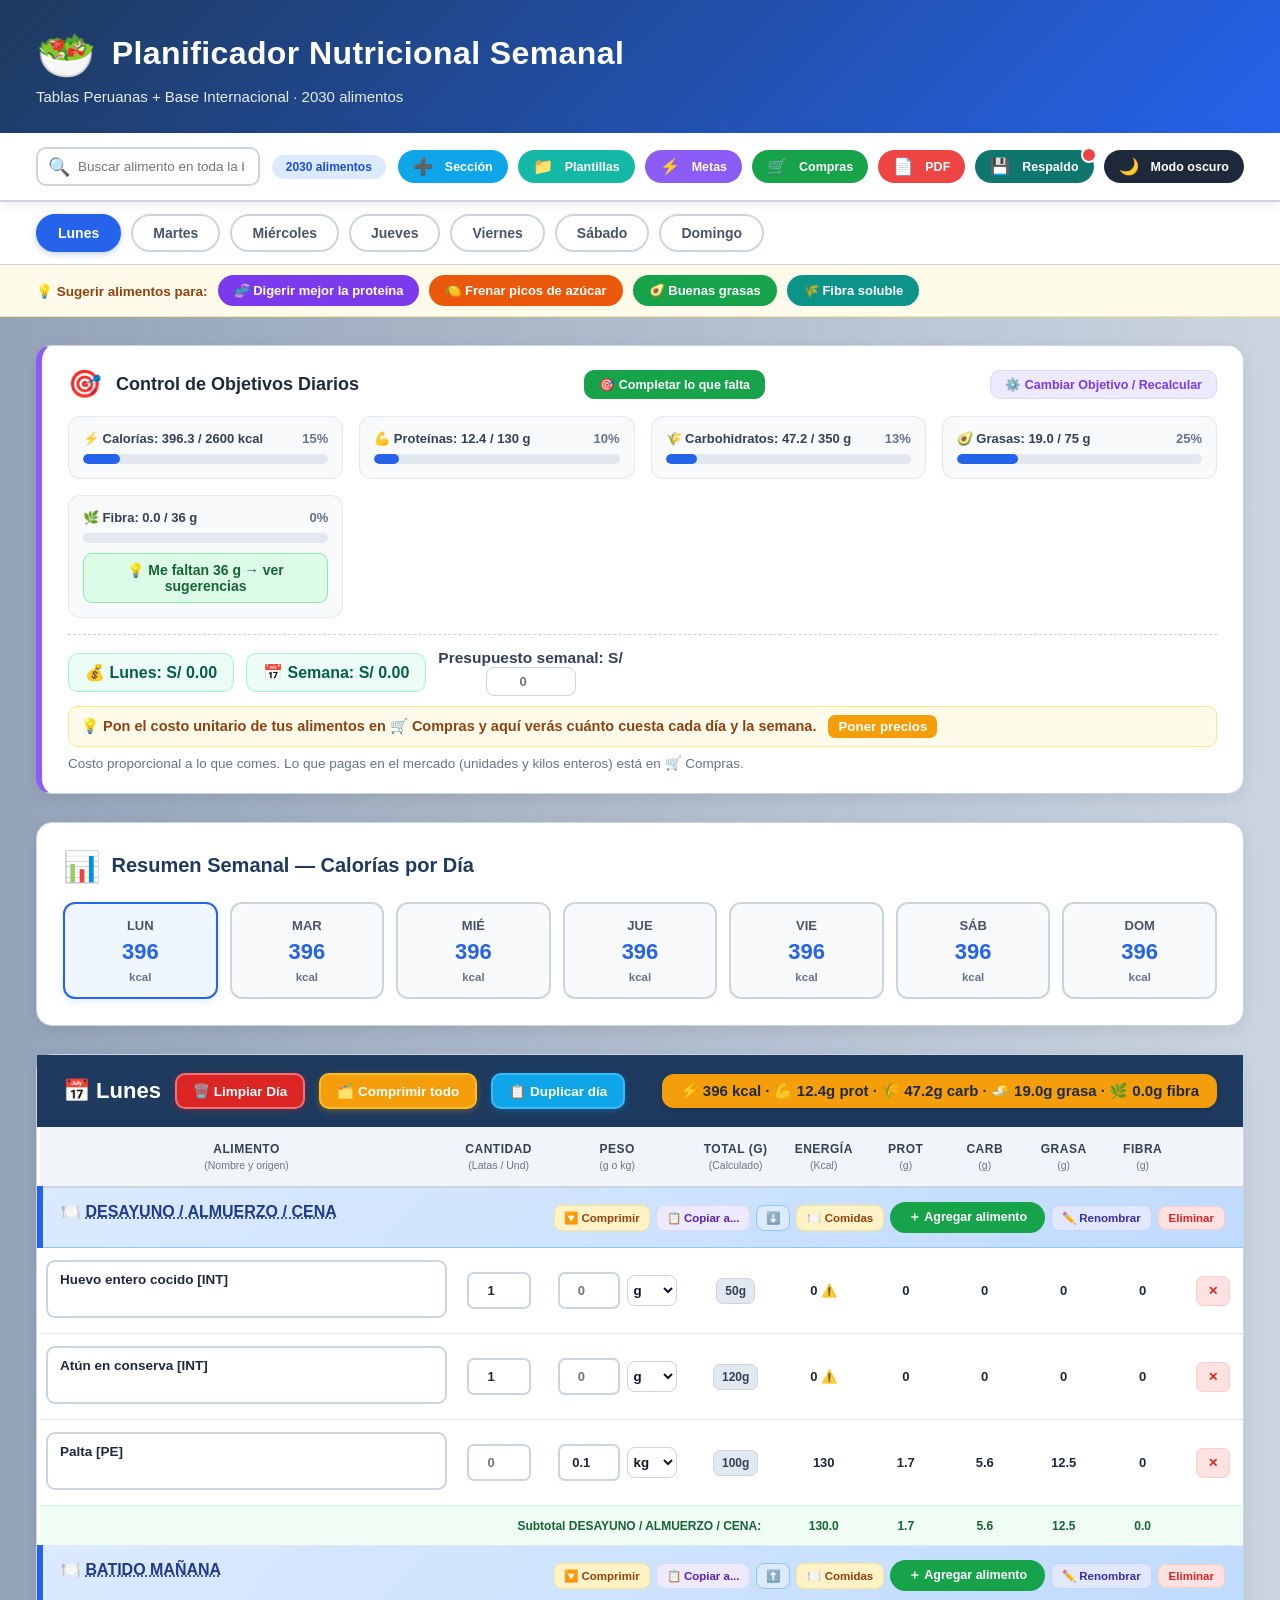
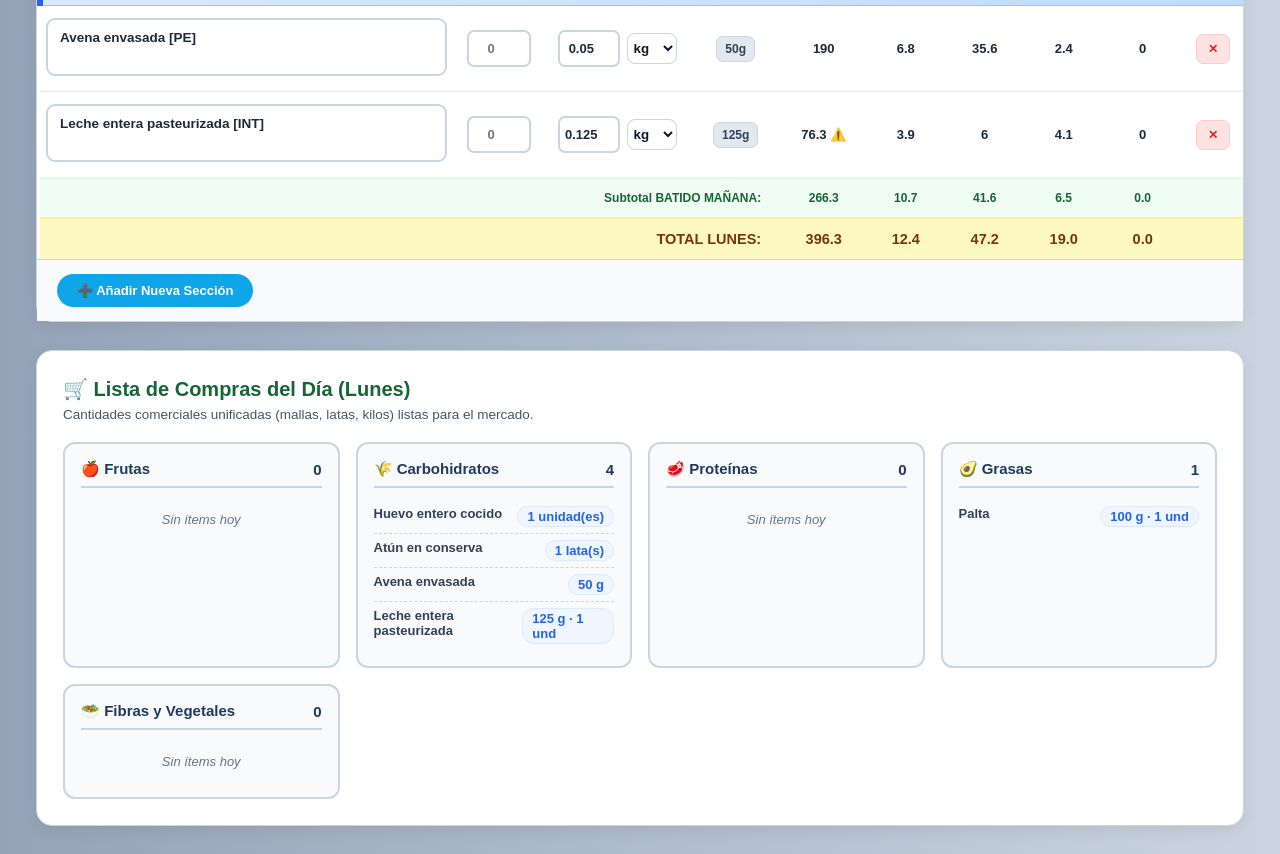
==== commit 2986ad28: "Update index.html" ====
--- a/index.html
+++ b/index.html
@@ -712,7 +712,7 @@
 
       <div class="resp-bloque">
         <h4>☁️ Sincronizar entre dispositivos (Firebase)</h4>
-        <p>Opcional. Con esto tu plan se sube solo a tu propio Firestore y lo ves igual en el celular y en la PC. Usa el mismo <b>código</b> en todos tus dispositivos.</p>
+        <p>Opcional. <b>Tu proyecto Firebase ya viene incluido</b>: solo necesitas el código. Con esto tu plan se sube solo a tu propio Firestore y lo ves igual en el celular y en la PC. Usa el mismo <b>código</b> en todos tus dispositivos.</p>
         <small>1) En Firebase Console → tu proyecto → Configuración → “Tus apps” → copia el bloque <code>firebaseConfig</code> y pégalo abajo. 2) En Firestore → Reglas, pega esto y publica:</small>
         <pre>rules_version = '2';
 service cloud.firestore {
@@ -2847,12 +2847,23 @@
   }
 }
 
+const CFG_FIREBASE_DEFECTO = {
+  apiKey: "AIzaSyAHuj8MQUbiHuRO3xS5Wvfo9WsJYrPf298",
+  authDomain: "comidas-diarias-a8e84.firebaseapp.com",
+  databaseURL: "https://comidas-diarias-a8e84-default-rtdb.firebaseio.com",
+  projectId: "comidas-diarias-a8e84",
+  storageBucket: "comidas-diarias-a8e84.firebasestorage.app",
+  messagingSenderId: "391611390856",
+  appId: "1:391611390856:web:20f10e83dbb9cfb0a2783d",
+  measurementId: "G-D8XEJRHV6R"
+};
 function parsearConfigFirebase(txt) {
-  const m = String(txt || '').match(/\{[\s\S]*\}/);
-  if (!m) throw new Error('No encontré el bloque { ... } de la configuración.');
-  let s = m[0].replace(/\/\/.*$/gm, '').replace(/'/g, '"').replace(/([{,]\s*)([A-Za-z_$][\w$]*)\s*:/g, '$1"$2":').replace(/,\s*}/g, '}');
-  const cfg = JSON.parse(s);
-  if (!cfg.apiKey || !cfg.projectId) throw new Error('Faltan apiKey o projectId en la configuración.');
+  const cfg = {};
+  const re = /["']?([A-Za-z_$][\w$]*)["']?\s*:\s*["']([^"']*)["']/g;
+  let m; String(txt || '').replace(/^\s*\/\/.*$/gm, '');
+  const limpio = String(txt || '').replace(/^\s*\/\/.*$/gm, '');
+  while ((m = re.exec(limpio))) cfg[m[1]] = m[2];
+  if (!cfg.apiKey || !cfg.projectId) throw new Error('No encontré apiKey y projectId. Pega las líneas de firebaseConfig (apiKey, authDomain, projectId, appId…).');
   return cfg;
 }
 
@@ -2864,7 +2875,7 @@
 
 async function guardarYConectarSync() {
   try {
-    const cfg = parsearConfigFirebase(document.getElementById('sync-config').value || localStorage.getItem('nut_sync_cfg'));
+    const cfg = parsearConfigFirebase(document.getElementById('sync-config').value || localStorage.getItem('nut_sync_cfg') || JSON.stringify(CFG_FIREBASE_DEFECTO));
     const cod = (document.getElementById('sync-codigo').value || '').trim();
     if (!/^[A-Za-z0-9_-]{12,}$/.test(cod)) { alert('El código de sincronización debe tener al menos 12 letras o números (usa el botón "Generar código").'); return; }
     localStorage.setItem('nut_sync_cfg', JSON.stringify(cfg));
@@ -3362,3368 +3373,4 @@
 iniciarSync();
 </script>
 </body>
-</html><!DOCTYPE html>
-<html lang="es">
-<head>
-  <meta charset="UTF-8">
-  <meta name="viewport" content="width=device-width, initial-scale=1.0">
-  <title>Planificador Nutricional Semanal</title>
-  <style>
-    :root {
-      --azul:#2563eb; --azul-dark:#1e3a5f; --verde:#16a34a;
-      --rojo:#dc2626; --oro:#f59e0b; --gris:#f8fafc;
-    }
-    * { box-sizing:border-box; margin:0; padding:0; }
-    body { font-family:'Segoe UI',Arial,sans-serif; background:linear-gradient(270deg, #cbd5e1 0%, #94a3b8 100%); color:#1e293b; min-height:100vh; }
-
-    /* HEADER PRINCIPAL CON DEGRADADO */
-    .header { background:linear-gradient(135deg,#1e3a5f,#2563eb); color:white; padding:28px 36px; display:flex; align-items:center; justify-content:space-between; flex-wrap:wrap; gap:14px; box-shadow:0 4px 16px rgba(0,0,0,.25); }
-    .header h1 { font-size:32px; font-weight:800; letter-spacing:.4px; }
-    .header .sub { font-size:15px; opacity:.9; margin-top:4px; }
-
-    /* BOTONES HEADER Y BARRA */
-    .btn-header { border:none; border-radius:20px; padding:9px 20px; font-size:13.5px; font-weight:700; cursor:pointer; display:inline-flex; align-items:center; gap:8px; transition:all .2s; }
-    .btn-pdf { background:#ef4444; color:white; }
-    .btn-pdf:hover { background:#dc2626; transform:translateY(-1px); }
-    .btn-compras-gen { background:var(--verde); color:white; }
-    .btn-compras-gen:hover { background:#15803d; transform:translateY(-1px); }
-    .btn-dark { background:rgba(255,255,255,.2); color:white; border:1px solid rgba(255,255,255,.35); }
-    .btn-dark:hover { background:rgba(255,255,255,.3); }
-    .btn-calc { background:#8b5cf6; color:white; }
-    .btn-calc:hover { background:#7c3aed; transform:translateY(-1px); }
-    .btn-add-seccion { background:#0ea5e9; color:white; }
-    .btn-add-seccion:hover { background:#0284c7; transform:translateY(-1px); }
-    .btn-plantillas { background:#14b8a6; color:white; }
-    .btn-plantillas:hover { background:#0d9488; transform:translateY(-1px); }
-    .header-btns { display:flex; gap:10px; align-items:center; flex-wrap:wrap; }
-
-    /* BARRA SUPERIOR FLOTANTE */
-    .barra { background:#ffffff; padding:14px 36px; display:flex; gap:12px; align-items:center; justify-content:space-between; flex-wrap:wrap; border-bottom:2px solid #cbd5e1; position:sticky; top:0; z-index:200; box-shadow:0 3px 10px rgba(0,0,0,.08); }
-    .barra-izq { display:flex; gap:12px; align-items:center; flex:1; min-width:300px; }
-    .buscador-wrap { position:relative; flex:1; max-width:400px; }
-    .buscador-wrap input { width:100%; border:2px solid #cbd5e1; border-radius:10px; padding:10px 14px 10px 40px; font-size:13.5px; outline:none; transition:border .2s; background:white; }
-    .buscador-wrap input:focus { border-color:var(--azul); }
-    .buscador-wrap .ico { position:absolute; left:12px; top:50%; transform:translateY(-50%); font-size:18px; }
-    .badge { font-size:12px; border-radius:20px; padding:5px 14px; font-weight:700; }
-    .badge-total { background:#dbeafe; color:#1d4ed8; white-space:nowrap; }
-    .badge-filtro { background:#dcfce7; color:#15803d; display:none; white-space:nowrap; }
-    
-    .btn-barra { padding:7px 15px; font-size:12.5px; }
-    .btn-dark-barra { background:#1e293b; color:white; }
-    .btn-dark-barra:hover { background:#334155; }
-
-    /* DÍAS NAV */
-    .dias-nav { background:#ffffff; padding:12px 36px; display:flex; gap:10px; overflow-x:auto; border-bottom:1px solid #cbd5e1; position:sticky; top:67px; z-index:190; }
-    .dia-btn { padding:9px 20px; border-radius:22px; border:2px solid #cbd5e1; background:white; font-size:14px; font-weight:700; cursor:pointer; white-space:nowrap; transition:all .2s; color:#475569; }
-    .dia-btn.activo { background:var(--azul); color:white; border-color:var(--azul); box-shadow:0 2px 6px rgba(37,99,235,0.3); }
-    .dia-btn:hover:not(.activo) { border-color:var(--azul); color:#1e293b; }
-
-    /* CONTENEDOR */
-    .contenedor { padding:28px 36px; max-width:1450px; margin:0 auto; }
-
-    /* PANEL DE OBJETIVOS Y BARRAS DE PROGRESO */
-    .panel-objetivos { background:#ffffff; border-radius:16px; box-shadow:0 4px 16px rgba(0,0,0,.08); padding:22px 26px; margin-bottom:28px; border:1px solid #cbd5e1; border-left:6px solid #8b5cf6; }
-    .panel-obj-header { display:flex; justify-content:space-between; align-items:center; margin-bottom:16px; flex-wrap:wrap; gap:10px; }
-    .panel-obj-header h3 { color:#1e293b; font-size:18px; font-weight:800; display:flex; align-items:center; gap:8px; }
-    .btn-config-obj { background:#ede9fe; color:#7c3aed; border:1px solid #ddd6fe; padding:6px 14px; border-radius:10px; font-weight:700; font-size:12.5px; cursor:pointer; }
-    .btn-config-obj:hover { background:#7c3aed; color:white; }
-
-    .obj-grid-barras { display:grid; grid-template-columns:repeat(auto-fit, minmax(220px, 1fr)); gap:16px; }
-    .obj-barra-card { background:#f8fafc; border:1px solid #e2e8f0; border-radius:12px; padding:14px; }
-    .obj-barra-info { display:flex; justify-content:space-between; font-size:13px; font-weight:700; margin-bottom:8px; color:#334155; }
-    .obj-barra-info span:last-child { color:#64748b; font-weight:600; }
-    .progress-track { background:#e2e8f0; height:10px; border-radius:5px; overflow:hidden; }
-    .progress-fill { background:var(--azul); height:100%; width:0%; transition:width 0.4s ease, background 0.3s; border-radius:5px; }
-
-    /* TABLA */
-    .tabla-wrap { background:#ffffff; border-radius:16px; box-shadow:0 4px 16px rgba(0,0,0,.08); overflow:visible; margin-bottom:28px; border:1px solid #cbd5e1; }
-    .tabla-titulo { background:var(--azul-dark); color:white; padding:18px 26px; font-size:22px; font-weight:800; display:flex; align-items:center; gap:14px; flex-wrap:wrap; }
-    .tabla-titulo .total-dia-badge { margin-left:auto; background:var(--oro); color:#1e293b; border-radius:12px; padding:8px 18px; font-size:15px; font-weight:800; box-shadow:0 2px 6px rgba(0,0,0,0.15); }
-    .tabla-titulo .total-dia-badge .emoji-amigable { filter: drop-shadow(0px 1px 2px rgba(0,0,0,0.5)); font-size: 1.5em; }
-    
-    /* BOTÓN LIMPIAR DÍA DE ALTO CONTRASTE Y TAMAÑO MEJORADO */
-    .btn-limpiar { background:#dc2626; color:#ffffff; border:2px solid #f87171; padding:8px 16px; border-radius:10px; font-size:13.5px; font-weight:800; cursor:pointer; transition:all .2s; box-shadow:0 2px 6px rgba(220,38,38,0.3); }
-    .btn-limpiar:hover { background:#b91c1c; transform:translateY(-1px); }
-    .btn-comprimir-todo { background:#f59e0b; color:#ffffff; border:2px solid #fbbf24; padding:8px 16px; border-radius:10px; font-size:13.5px; font-weight:800; cursor:pointer; transition:all .2s; box-shadow:0 2px 6px rgba(245,158,11,0.3); }
-    .btn-comprimir-todo:hover { background:#d97706; transform:translateY(-1px); }
-    .btn-duplicar-dia { background:#0ea5e9; color:#ffffff; border:2px solid #38bdf8; padding:8px 16px; border-radius:10px; font-size:13.5px; font-weight:800; cursor:pointer; transition:all .2s; box-shadow:0 2px 6px rgba(14,165,233,0.3); }
-    .btn-duplicar-dia:hover { background:#0284c7; transform:translateY(-1px); }
-    .btn-copiar-seccion { background:#ede9fe; color:#5b21b6; border:1px solid #ddd6fe; padding:5px 10px; border-radius:8px; font-size:11.5px; font-weight:700; cursor:pointer; transition:all 0.2s; }
-    .btn-copiar-seccion:hover { background:#5b21b6; color:white; }
-
-    /* TOAST DESHACER */
-    .toast-deshacer { position:fixed; bottom:24px; left:50%; transform:translateX(-50%) translateY(20px); background:#1e293b; color:white; padding:14px 18px; border-radius:12px; display:flex; align-items:center; gap:16px; box-shadow:0 8px 24px rgba(0,0,0,.35); font-size:13.5px; font-weight:600; z-index:500; opacity:0; pointer-events:none; transition:all .25s ease; }
-    .toast-deshacer.show { opacity:1; transform:translateX(-50%) translateY(0); pointer-events:auto; }
-    .toast-deshacer button { background:var(--oro); color:#1e293b; border:none; padding:7px 14px; border-radius:8px; font-weight:800; cursor:pointer; font-size:13px; white-space:nowrap; }
-    .toast-deshacer button:hover { background:#d97706; color:white; }
-
-    table { width:100%; border-collapse:collapse; table-layout:fixed; }
-    
-    th { position:sticky; top:115px; z-index:100; background:#f1f5f9; color:#334155; font-size:12px; font-weight:800; text-transform:uppercase; letter-spacing:.5px; padding:15px 6px; border-bottom:2px solid #cbd5e1; text-align:center; vertical-align:middle; box-shadow:0 2px 4px rgba(0,0,0,0.05); }
-    .th-sub { font-size:10.5px; font-weight:normal; opacity:0.8; display:block; margin-top:3px; text-transform:none; letter-spacing:0; color:#475569; }
-    
-    td { border-bottom:1px solid #e2e8f0; padding:12px 6px; font-size:13.5px; vertical-align:middle; text-align:center; }
-    tr:last-child td { border-bottom:none; }
-    tr:hover td { background:#f8fafc; }
-
-    /* TÍTULO DE BLOQUE CON OPCIÓN DE REORDENAR, RENOMBRAR Y ELIMINAR */
-    .bloque-hdr { background: linear-gradient(135deg, #dbeafe 0%, #bfdbfe 100%); }
-    .bloque-hdr td { font-weight:800; font-size:16px; color:#1e3a8a; padding:14px 18px; border-left:6px solid var(--azul); border-top:1px solid #93c5fd; border-bottom:1px solid #93c5fd; text-align:left; }
-    .bloque-titulo-txt { cursor: pointer; text-decoration: underline dotted; transition: color 0.2s; }
-    .bloque-titulo-txt:hover { color: var(--azul); }
-    .bloque-acciones { display: flex; gap: 6px; align-items: center; float: right; flex-wrap: wrap; }
-    .btn-mover-seccion { background: #dbeafe; color: #1e40af; border: 1px solid #93c5fd; padding: 5px 9px; border-radius: 8px; font-size: 11.5px; font-weight: 800; cursor: pointer; transition: all 0.2s; }
-    .btn-mover-seccion:hover { background: #bfdbfe; color: #1e3a8a; }
-    .btn-toggle-seccion { background: #fef3c7; color: #92400e; border: 1px solid #fde68a; padding: 5px 9px; border-radius: 8px; font-size: 11.5px; font-weight: 800; cursor: pointer; transition: all 0.2s; }
-    .btn-toggle-seccion:hover { background: #fde68a; color: #78350f; }
-    .btn-renombrar-bloque { background: #e0e7ff; color: #3730a3; border: 1px solid #c7d2fe; padding: 5px 10px; border-radius: 8px; font-size: 11.5px; font-weight: 700; cursor: pointer; transition: all 0.2s; }
-    .btn-renombrar-bloque:hover { background: #3730a3; color: white; }
-    .btn-del-bloque { background: #fee2e2; color: var(--rojo); border: 1px solid #fecaca; padding: 5px 10px; border-radius: 8px; font-size: 11.5px; font-weight: 700; cursor: pointer; transition: all 0.2s; }
-    .btn-del-bloque:hover { background: var(--rojo); color: white; }
-
-    .tabla-footer-acciones { padding: 14px 20px; background: #f8fafc; border-top: 1px solid #cbd5e1; display: flex; justify-content: flex-start; align-items: center; }
-
-    .subtotal-row td { background:#f0fdf4; font-weight:800; font-size:12px; color:#166534; text-align:center; border-top:2px solid #dcfce7; }
-    .total-row td { background:#fef9c3; font-weight:800; font-size:14.5px; color:#78350f; text-align:center; border-top:2px solid #fef08a; }
-
-    /* SELECT ALIMENTO */
-    .sel-alimento { position:relative; width:100%; }
-    .sel-alimento textarea { width:100%; min-width:320px; height:58px; border:2px solid #cbd5e1; border-radius:9px; padding:9px 12px; font-size:13.5px; font-weight:600; color:#1e293b; outline:none; cursor:pointer; resize:none; white-space:normal; line-height:1.35; font-family:inherit; transition:border .2s, box-shadow .2s; text-align:left; background:white; }
-    .sel-alimento textarea::placeholder { color:#94a3b8; font-style:italic; font-weight:normal; }
-    .sel-alimento textarea:focus { border-color:var(--azul); box-shadow:0 0 0 3px rgba(37,99,235,0.15); background:white; }
-    
-    /* DROPDOWN DE 2 COLUMNAS Y FILTROS POR CATEGORÍA */
-    .dropdown { position:fixed; top:50%; left:50%; transform:translate(-50%,-50%); width:900px; max-width:calc(100vw - 24px); max-height:86vh; overflow:hidden; overscroll-behavior:contain; background:white; border:1px solid #cbd5e1; border-radius:9px; box-shadow:0 8px 24px rgba(0,0,0,.18); z-index:1000; display:none; flex-direction:column; text-align:left; }
-    .dropdown.show { display:flex; }
-    .dd-backdrop { position:fixed; inset:0; background:rgba(15,23,42,.45); z-index:999; display:none; }
-    .dd-backdrop.show { display:block; }
-    .dd-buscar-wrap { display:flex; gap:8px; padding:10px 12px; border-bottom:1px solid #cbd5e1; background:#fff; border-radius:9px 9px 0 0; }
-    #dd-buscar { flex:1; padding:10px 14px; font-size:14px; border:2px solid #3b82f6; border-radius:10px; outline:none; background:#fff; color:#0f172a; }
-    .dd-cerrar { background:#e2e8f0; color:#334155; border:none; border-radius:10px; width:40px; font-size:16px; font-weight:800; cursor:pointer; }
-    #dd-contenido { display:flex; flex-direction:column; min-height:0; overflow:hidden; }
-    body.dark .dd-buscar-wrap { background:#1e293b; border-color:#334155; } body.dark #dd-buscar { background:#0f172a; color:#f1f5f9; } body.dark .dd-cerrar { background:#334155; color:#e2e8f0; }
-    
-    .dd-filtros-bar { padding: 8px 12px; background: #f1f5f9; border-bottom: 1px solid #cbd5e1; display: flex; gap: 6px; flex-wrap: wrap; }
-    .dd-filtro-btn { background: white; border: 1px solid #cbd5e1; border-radius: 14px; padding: 4px 10px; font-size: 11px; font-weight: 700; cursor: pointer; color: #475569; transition: all 0.2s; }
-    .dd-filtro-btn.activo { background: var(--azul); color: white; border-color: var(--azul); }
-
-    .dd-cuerpo-cols { display: flex; flex: 1; overflow: hidden; }
-    .dd-columna { flex: 1; padding: 6px; overflow-y: auto; max-height: calc(86vh - 150px); min-width:0; overscroll-behavior:contain; }
-    .dd-columna + .dd-columna { border-left: 1px solid #e2e8f0; }
-    .dd-columna-sug { background:#fffbeb; }
-    .dd-columna-sug .dd-columna-titulo { background:#fef3c7; color:#92400e; line-height:1.2; }
-    .dd-sug-tabs { display:flex; gap:6px; padding:2px 8px 6px; }
-    .dd-sug-tab { border:1px solid #fcd34d; background:#fff; border-radius:10px; padding:3px 10px; font-size:16px; cursor:pointer; }
-    .dd-sug-tab.activo { background:#f59e0b; border-color:#d97706; }
-    .dd-item-sug .dd-nombre { white-space:normal; }
-    body.dark .dd-columna-sug { background:#2a2412; } body.dark .dd-columna-sug .dd-columna-titulo { background:#422006; color:#fcd34d; }
-    body.dark .dd-sug-tab { background:#1e293b; border-color:#92400e; } body.dark .dd-sug-tab.activo { background:#b45309; }
-    .dd-columna-titulo { font-size: 11px; font-weight: 800; text-transform: uppercase; color: #64748b; padding: 4px 8px; background: #f8fafc; border-bottom: 1px solid #e2e8f0; margin-bottom: 4px; display: flex; align-items: center; gap: 6px; }
-
-    .dd-item { padding:8px 10px; font-size:13px; cursor:pointer; display:flex; justify-content:space-between; align-items:center; line-height:1.25; gap:10px; color:#1e293b; border-radius: 6px; }
-    .dd-item:hover { background:#f1f5f9; }
-    .dd-item.highlighted { background: #d97706 !important; color: #ffffff !important; }
-    
-    .dd-left-info { display: flex; align-items: center; gap: 8px; flex: 1; min-width: 0; }
-    .dd-estrella { font-size: 15px; cursor: pointer; color: #cbd5e1; transition: transform 0.1s; flex-shrink: 0; }
-    .dd-estrella:hover { transform: scale(1.2); }
-    .dd-estrella.favorito { color: #f59e0b; }
-    .dd-item.highlighted .dd-estrella { color: #fef08a; }
-
-    .dd-nombre { overflow: hidden; text-overflow: ellipsis; white-space: nowrap; flex: 1; }
-
-    .dd-info { display: flex; align-items: center; gap: 6px; white-space: nowrap; flex-shrink: 0; }
-    .dd-item .dd-tag { font-size:10.5px; background:#e2e8f0; color:#334155; border-radius:4px; padding:1px 5px; font-weight:700; }
-    .dd-item.highlighted .dd-tag { background: #b45309; color: #ffffff; }
-    .dd-item .dd-kcal { font-size:11px; color:#475569; font-weight:600; min-width:48px; text-align:right; }
-    .dd-item.highlighted .dd-kcal { color: #fef08a; }
-
-    input[type=number] { width:64px; padding:9px 4px; text-align:center; border:2px solid #cbd5e1; border-radius:7px; font-size:13px; font-weight:700; outline:none; margin:0 auto; display:block; background:white; color:#1e293b; }
-    input[type=number]:focus { border-color:var(--azul); }
-    .num { text-align:center; font-variant-numeric:tabular-nums; font-weight:700; font-size:13px; color:#1e293b; }
-    .peso-badge { background:#e2e8f0; color:#334155; font-weight:800; padding:5px 8px; border-radius:7px; font-size:12px; display:inline-block; border:1px solid #cbd5e1; }
-
-    /* BOTONES TABLA */
-    .btn-agregar { background:var(--verde); color:white; border:none; padding:7px 18px; border-radius:20px; font-size:12.5px; font-weight:700; cursor:pointer; display:inline-flex; align-items:center; gap:6px; transition:all .2s; }
-    .btn-agregar:hover { background:#15803d; transform:translateY(-1px); box-shadow:0 3px 8px rgba(22,163,74,.3); }
-    .btn-del { background:#fee2e2; color:var(--rojo); border:1px solid #fecaca; padding:7px 11px; border-radius:7px; cursor:pointer; font-size:12px; font-weight:700; transition:all .2s; }
-    .btn-del:hover { background:var(--rojo); color:white; }
-
-    .btn-add-seccion-tabla { background: #0ea5e9; color: white; border: none; padding: 9px 20px; border-radius: 20px; font-size: 13px; font-weight: 700; cursor: pointer; display: inline-flex; align-items: center; gap: 8px; transition: all 0.2s; }
-    .btn-add-seccion-tabla:hover { background: #0284c7; transform: translateY(-1px); box-shadow: 0 3px 8px rgba(14,165,233,0.3); }
-
-    /* RESUMEN SEMANAL */
-    .resumen-semana { background:#ffffff; border-radius:16px; box-shadow:0 4px 16px rgba(0,0,0,.08); padding:26px; margin-bottom:28px; border:1px solid #cbd5e1; }
-    .resumen-semana h3 { color:var(--azul-dark); margin-bottom:18px; font-size:20px; font-weight:800; }
-    .resumen-grid { display:grid; grid-template-columns:repeat(7,1fr); gap:12px; }
-    .resumen-card { background:#f8fafc; border-radius:12px; padding:14px; text-align:center; border:2px solid #cbd5e1; cursor:pointer; transition:all .2s; }
-    .resumen-card:hover, .resumen-card.activo { border-color:var(--azul); background:#eff6ff; box-shadow:0 2px 8px rgba(37,99,235,0.15); }
-    .resumen-card .dia { font-size:13px; font-weight:800; color:#475569; }
-    .resumen-card .kcal { font-size:22px; font-weight:900; color:var(--azul); margin:6px 0; }
-    .resumen-card .sub { font-size:11.5px; color:#64748b; font-weight:700; }
-
-    /* LISTA DE COMPRAS DIARIA */
-    .lista-compras { background:#ffffff; border-radius:16px; box-shadow:0 4px 16px rgba(0,0,0,.08); padding:26px; margin-top:28px; border-top:6px solid var(--verde); border:1px solid #cbd5e1; }
-    .lista-compras h3 { color:#166534; font-size:20px; font-weight:900; margin-bottom:6px; display:flex; align-items:center; gap:10px; }
-    .lista-compras .sub-desc { font-size:13.5px; color:#475569; margin-bottom:20px; font-weight:500; }
-    .compras-grid { display:grid; grid-template-columns:repeat(auto-fit, minmax(220px, 1fr)); gap:16px; }
-    .compra-box { background:#f8fafc; border:2px solid #cbd5e1; border-radius:12px; padding:16px; }
-    .compra-box h4 { font-size:15px; color:var(--azul-dark); margin-bottom:12px; padding-bottom:8px; border-bottom:2px solid #cbd5e1; display:flex; align-items:center; justify-content:space-between; font-weight:800; }
-    .compra-item { display:flex; justify-content:space-between; font-size:13px; padding:6px 0; border-bottom:1px dashed #cbd5e1; }
-    .compra-item:last-child { border-bottom:none; }
-    .compra-item span:first-child { font-weight:700; color:#334155; }
-    .compra-item span:last-child { font-weight:900; color:var(--azul); background:#eff6ff; padding:2px 9px; border-radius:12px; border:1px solid #dbeafe; }
-    .vacio-txt { font-size:13px; color:#64748b; font-style:italic; text-align:center; padding:12px 0; }
-
-    /* MODALES */
-    .modal-overlay { position:fixed; top:0; left:0; width:100%; height:100%; background:rgba(0,0,0,0.65); z-index:9999; display:none; justify-content:center; align-items:center; padding:20px; backdrop-filter:blur(3px); }
-    .modal-overlay.show { display:flex; }
-    .modal-box { background:#ffffff; width:100%; max-width:880px; max-height:90vh; border-radius:16px; box-shadow:0 12px 35px rgba(0,0,0,0.35); overflow:hidden; display:flex; flex-direction:column; border:1px solid #cbd5e1; }
-    .modal-header { background:var(--azul-dark); color:white; padding:18px 26px; display:flex; justify-content:space-between; align-items:center; font-size:20px; font-weight:800; }
-    .modal-body { padding:26px; overflow-y:auto; flex:1; background:#f8fafc; }
-    .modal-footer { padding:16px 26px; background:#ffffff; border-top:1px solid #cbd5e1; display:flex; justify-content:space-between; align-items:center; }
-    .periodo-btns { display:flex; gap:12px; margin-bottom:22px; justify-content:center; }
-    .btn-periodo { padding:9px 20px; border-radius:22px; border:2px solid #cbd5e1; background:white; font-weight:800; cursor:pointer; font-size:13.5px; color:#475569; transition:all .2s; }
-    .btn-periodo.activo { background:var(--azul); color:white; border-color:var(--azul); }
-    .btn-cerrar-modal { background:#475569; color:white; border:none; padding:9px 22px; border-radius:9px; font-weight:800; cursor:pointer; font-size:13.5px; }
-    .btn-cerrar-modal:hover { background:#334155; }
-    .btn-excel-modal { background:var(--verde); color:white; border:none; padding:9px 22px; border-radius:9px; font-weight:800; cursor:pointer; font-size:13.5px; display:inline-flex; align-items:center; gap:8px; }
-    .btn-excel-modal:hover { background:#15803d; }
-
-    /* ESTILOS FORMULARIO CALCULADORA */
-    .calc-form-grid { display: grid; grid-template-columns: repeat(3, 1fr); gap: 18px; margin-bottom: 22px; }
-    .calc-group { display: flex; flex-direction: column; gap: 6px; }
-    .calc-group.full { grid-column: span 3; }
-    .calc-group label { font-size: 13.5px; font-weight: 700; color: #334155; }
-    .calc-group input, .calc-group select { padding: 11px 14px; border: 2px solid #cbd5e1; border-radius: 8px; font-size: 14px; background: white; font-weight: 600; outline: none; width: 100%; }
-    .calc-group input:focus, .calc-group select:focus { border-color: var(--azul); }
-    .btn-calcular-meta { background: #8b5cf6; color: white; border: none; padding: 14px; border-radius: 10px; font-size: 15px; font-weight: 800; cursor: pointer; width: 100%; transition: background 0.2s; }
-    .btn-calcular-meta:hover { background: #7c3aed; }
-    .calc-resultado-box { background: #f1f5f9; border: 2px dashed #cbd5e1; border-radius: 10px; padding: 18px; margin-top: 18px; }
-    .calc-resultado-box h4 { font-size: 15px; color: #1e3a5f; margin-bottom: 8px; font-weight: 800; }
-    .calc-resultado-box p { font-size: 13.5px; color: #475569; margin-bottom: 4px; font-weight: 600; }
-
-    @media(max-width:768px) { .contenedor { padding:12px; } .resumen-grid { grid-template-columns:repeat(4,1fr); } .header-btns, .barra .header-btns { width:100%; justify-content:center; } .calc-form-grid { grid-template-columns: 1fr; } .calc-group.full { grid-column: span 1; } }
-
-    /* PANEL BÚSQUEDA GLOBAL */
-    .panel-busqueda { background:#ffffff; border-radius:16px; box-shadow:0 4px 16px rgba(0,0,0,.1); padding:20px 24px; margin-bottom:22px; display:none; border-left:6px solid var(--azul); border:1px solid #cbd5e1; }
-    .panel-busqueda h3 { font-size:18px; color:var(--azul-dark); margin-bottom:14px; font-weight:800; }
-    .panel-busqueda .resultado-item { background:#f8fafc; border-radius:10px; padding:12px 16px; margin-bottom:10px; display:flex; gap:12px; align-items:center; flex-wrap:wrap; border:1px solid #e2e8f0; }
-    .panel-busqueda .res-dia { font-weight:800; color:var(--azul); font-size:13px; min-width:85px; }
-    .panel-busqueda .res-bloque { color:#475569; font-size:12px; font-weight:600; }
-    .panel-busqueda .res-alimento { font-weight:700; color:#1e293b; font-size:13px; }
-    .panel-busqueda .res-gramos { color:#475569; font-size:12px; font-weight:700; }
-    .panel-busqueda .res-nut { background:#eff6ff; color:#1d4ed8; border-radius:7px; padding:3px 10px; font-size:12px; font-weight:700; border:1px solid #dbeafe; }
-    .panel-busqueda .no-result { color:#64748b; font-size:14px; text-align:center; padding:22px; font-weight:500; }
-    
-    /* MODO OSCURO */
-    body.dark { background:linear-gradient(270deg, #0f172a 0%, #1e1b4b 100%); color:#f8fafc; }
-    body.dark .header { background:linear-gradient(135deg,#090d16,#1e293b); box-shadow:0 4px 16px rgba(0,0,0,.5); }
-    body.dark .barra { background:#1e293b; border-color:#334155; box-shadow:0 3px 10px rgba(0,0,0,.3); }
-    body.dark .buscador-wrap input { background:#0f172a; border-color:#475569; color:#f8fafc; }
-    body.dark .buscador-wrap input::placeholder { color:#94a3b8; }
-    body.dark .dias-nav { background:#1e293b; border-color:#334155; }
-    body.dark .dia-btn { background:#0f172a; border-color:#475569; color:#cbd5e1; }
-    body.dark .dia-btn.activo { background:var(--azul); color:white; border-color:var(--azul); }
-    body.dark .dia-btn:hover:not(.activo) { border-color:#60a5fa; color:#f8fafc; }
-    body.dark .tabla-wrap, body.dark .lista-compras, body.dark .modal-box, body.dark .resumen-semana, body.dark .panel-busqueda, body.dark .panel-objetivos { background:#1e293b; border-color:#334155; box-shadow:0 4px 16px rgba(0,0,0,.5); }
-    body.dark table { background:#1e293b; }
-    body.dark th { background:#0f172a; color:#cbd5e1; border-color:#334155; }
-    body.dark .th-sub { color:#94a3b8; }
-    body.dark td { border-color:#334155; color:#f8fafc; }
-    body.dark tr:hover td { background:#273344; }
-    body.dark .bloque-hdr { background: linear-gradient(135deg, #172554 0%, #1e3a8a 100%); }
-    body.dark .bloque-hdr td { background:transparent; color:#93c5fd; border-color:#3b82f6; }
-    body.dark .subtotal-row td { background:#064e3b; color:#a7f3d0; border-color:#065f46; }
-    body.dark .total-row td { background:#451a03; color:#fde68a; border-color:#78350f; }
-    body.dark .resumen-semana h3, body.dark .lista-compras h3, body.dark .modal-header, body.dark .panel-busqueda h3, body.dark .panel-obj-header h3 { color:#93c5fd; }
-    body.dark .resumen-card, body.dark .compra-box, body.dark .obj-barra-card { background:#0f172a; border-color:#334155; }
-    body.dark .resumen-card:hover, body.dark .resumen-card.activo { background:#172554; border-color:#60a5fa; }
-    body.dark .resumen-card .dia, body.dark .lista-compras .sub-desc, body.dark .compra-box h4, body.dark .obj-barra-info { color:#cbd5e1; }
-    body.dark .resumen-card .sub { color:#94a3b8; }
-    body.dark .compra-item { border-color:#334155; }
-    body.dark .compra-item span:first-child { color:#f1f5f9; }
-    body.dark .compra-item span:last-child { background:#172554; color:#93c5fd; border-color:#1e3a8a; }
-    body.dark .sel-alimento textarea { background:#0f172a; border-color:#475569; color:#f8fafc; }
-    body.dark .sel-alimento textarea:focus { background:#1e293b; border-color:#60a5fa; }
-    body.dark input[type=number], body.dark select { background:#0f172a; border-color:#475569; color:#f8fafc; }
-    
-    body.dark .dropdown { background:#1e293b; border-color:#475569; }
-    body.dark .dd-filtros-bar { background: #0f172a; border-color: #334155; }
-    body.dark .dd-filtro-btn { background: #1e293b; border-color: #475569; color: #cbd5e1; }
-    body.dark .dd-filtro-btn.activo { background: var(--azul); color: white; border-color: var(--azul); }
-    body.dark .dd-columna { border-color: #334155; }
-    body.dark .dd-columna-titulo { background: #0f172a; color: #94a3b8; border-color: #334155; }
-    body.dark .dd-item:hover { background:#273344; }
-    body.dark .dd-item.highlighted { background: #d97706 !important; color: #ffffff !important; }
-    body.dark .dd-item { color:#f8fafc; }
-    body.dark .dd-item .dd-tag { background:#334155; color:#cbd5e1; }
-    body.dark .dd-item.highlighted .dd-tag { background: #b45309; color: #ffffff; }
-    body.dark .dd-item .dd-kcal { color:#94a3b8; }
-    body.dark .dd-item.highlighted .dd-kcal { color: #fef08a; }
-
-    body.dark .btn-del { background:#450a0a; color:#fca5a5; border-color:#7f1d1d; }
-    body.dark .btn-del:hover { background:var(--rojo); color:white; }
-    body.dark .badge-total { background:#1e3a5f; color:#93c5fd; }
-    body.dark .badge-filtro { background:#064e3b; color:#a7f3d0; }
-    body.dark .btn-dark-barra { background:#334155; color:#f8fafc; }
-    body.dark .btn-dark-barra:hover { background:#475569; }
-    body.dark .modal-body { background:#0f172a; }
-    body.dark .modal-footer { background:#1e293b; border-color:#334155; }
-    body.dark .btn-periodo { background:#0f172a; border-color:#475569; color:#cbd5e1; }
-    body.dark .btn-periodo.activo { background:var(--azul); color:white; border-color:var(--azul); }
-    body.dark .peso-badge { background:#334155; color:#f1f5f9; border-color:#475569; }
-    body.dark .panel-busqueda .resultado-item { background:#0f172a; border-color:#334155; }
-    body.dark .panel-busqueda .res-alimento { color:#f8fafc; }
-    body.dark .panel-busqueda .res-bloque, body.dark .panel-busqueda .res-gramos { color:#cbd5e1; }
-    body.dark .panel-busqueda .res-nut { background:#172554; color:#93c5fd; border-color:#1e3a8a; }
-    body.dark .calc-resultado-box { background: #1e293b; border-color: #334155; }
-    body.dark .tabla-footer-acciones { background: #1e293b; border-color: #334155; }
-
-    /* ESTILO GRANDE Y AMIGABLE PARA EMOTICONES */
-    .emoji-amigable { font-size: 1.3em; vertical-align: middle; margin-right: 4px; display: inline-block; }
-    .emoji-grande { font-size: 1.5em; vertical-align: middle; margin-right: 6px; }
-
-    /* ── Sugerencias ── */
-    .sug-bar { display:flex; flex-wrap:wrap; gap:10px; align-items:center; padding:10px 36px; background:#fffbeb; border-bottom:1px solid #fde68a; }
-    .sug-bar-lbl { font-weight:800; color:#92400e; font-size:13.5px; }
-    .btn-sug { border:none; border-radius:20px; padding:8px 16px; font-size:13px; font-weight:800; cursor:pointer; color:#fff; transition:all .2s; }
-    .btn-sug:hover { transform:translateY(-1px); filter:brightness(1.08); }
-    .btn-sug-prot { background:#7c3aed; } .btn-sug-azu { background:#ea580c; } .btn-sug-gras { background:#16a34a; } .btn-sug-fib { background:#0d9488; }
-    .sug-desc { font-size:13.5px; color:#475569; margin-bottom:12px; }
-    .sug-destino { display:flex; flex-wrap:wrap; gap:16px; margin-bottom:14px; font-size:13px; font-weight:700; color:#334155; }
-    .sug-destino select { padding:7px 10px; border:1px solid #cbd5e1; border-radius:8px; font-weight:700; background:#fff; color:#0f172a; margin-left:6px; }
-    .sug-item { display:flex; justify-content:space-between; align-items:center; gap:14px; padding:10px 12px; border:1px solid #cbd5e1; border-radius:10px; background:#fff; margin-bottom:8px; }
-    .sug-nombre { font-weight:800; color:#1e293b; } .sug-nombre small { color:#94a3b8; font-weight:600; }
-    .sug-why { font-size:12.5px; color:#475569; margin-top:2px; }
-    .sug-nut { font-size:12px; color:#166534; font-weight:700; margin-top:3px; }
-    .sug-accion { display:flex; align-items:center; gap:6px; white-space:nowrap; }
-    .sug-accion input { width:70px !important; padding:6px; border:1px solid #cbd5e1; border-radius:6px; text-align:center; font-weight:700; background:#fff; color:#0f172a; }
-    .btn-sug-add { background:#16a34a; color:#fff; border:none; border-radius:8px; padding:8px 14px; font-weight:800; cursor:pointer; font-size:12.5px; }
-    .btn-sug-add.ok { background:#64748b; }
-    .sug-aviso { margin-top:10px; font-size:11.5px; color:#94a3b8; }
-    .toast-sugerencia { position:fixed; left:50%; bottom:24px; transform:translate(-50%,30px); background:#1e293b; color:#fff; padding:12px 16px; border-radius:12px; display:flex; gap:12px; align-items:center; box-shadow:0 8px 24px rgba(0,0,0,.35); opacity:0; pointer-events:none; transition:all .3s; z-index:900; font-size:13.5px; font-weight:600; max-width:92vw; }
-    .toast-sugerencia.show { opacity:1; pointer-events:auto; transform:translate(-50%,0); }
-    .toast-sugerencia button { border:none; border-radius:8px; padding:7px 12px; font-weight:800; cursor:pointer; background:#f59e0b; color:#1e293b; }
-    .toast-sugerencia .toast-sug-x { background:transparent; color:#94a3b8; padding:4px 6px; }
-    body.dark .sug-bar { background:#1e293b; border-color:#334155; } body.dark .sug-bar-lbl { color:#fcd34d; }
-    body.dark .sug-item { background:#1e293b; border-color:#334155; } body.dark .sug-nombre { color:#f1f5f9; } body.dark .sug-why, body.dark .sug-desc { color:#94a3b8; }
-    body.dark .sug-nut { color:#86efac; } body.dark .sug-destino { color:#cbd5e1; }
-    body.dark .sug-destino select, body.dark .sug-accion input { background:#0f172a; color:#f1f5f9; border-color:#475569; }
-    @media(max-width:768px) { .sug-bar { padding:10px 12px; } .sug-item { flex-direction:column; align-items:flex-start; } }
-    /* ── Columna PESO con unidad ── */
-    .td-peso { white-space:nowrap; }
-    .td-peso input { width:62px !important; display:inline-block !important; vertical-align:middle; }
-    .td-peso .sel-unidad { width:50px !important; display:inline-block !important; vertical-align:middle; margin-left:3px; padding:6px 2px; border:1px solid #cbd5e1; border-radius:8px; font-weight:700; background:#fff; color:#0f172a; }
-    body.dark .td-peso .sel-unidad { background:#0f172a; color:#f1f5f9; border-color:#475569; }
-    /* ── Lista de compras con costos ── */
-    .modal-compras-box { max-width: 1080px; }
-    .tabla-compras-wrap { overflow-x:auto; border:2px solid #1e293b; border-radius:10px; background:#fff; }
-    .tabla-compras { width:100%; border-collapse:collapse; font-size:13px; }
-    .tabla-compras th { position:static !important; background:#2563eb; color:#fff; padding:10px 8px; font-size:12px; text-align:center; border:1px solid #1d4ed8; }
-    .tabla-compras td { padding:7px 8px; border:1px solid #cbd5e1; text-align:center; vertical-align:middle; }
-    .tabla-compras .th-alim, .tabla-compras .td-alim { text-align:left; min-width:230px; }
-    .tabla-compras .td-alim { font-weight:700; color:#334155; white-space:normal; }
-    .tabla-compras .td-alim small { color:#94a3b8; font-weight:600; }
-    .tabla-compras .fila-cat td { background:#e0e7ff; color:#1e3a5f; font-weight:900; font-size:14px; text-align:left; border-top:2px solid #1e293b; }
-    .tabla-compras .fila-cat span { background:#1e3a5f; color:#fff; border-radius:10px; padding:1px 8px; font-size:11px; margin-left:6px; }
-    .tabla-compras .fila-sub td { background:#f1f5f9; font-weight:800; text-align:right; border-top:2px solid #1e293b; }
-    .tabla-compras .fila-sub td:last-child { text-align:center; color:#1e3a5f; }
-    .tabla-compras .fila-total td { background:#16a34a; color:#fff; font-weight:900; font-size:15px; text-align:right; border-top:3px solid #0f172a; }
-    .tabla-compras .fila-total td:last-child { text-align:center; }
-    .tabla-compras input { width:84px; padding:6px; border:1px solid #cbd5e1; border-radius:6px; text-align:center; font-weight:700; background:#fff; color:#0f172a; }
-    .tabla-compras .td-cant { white-space:nowrap; min-width:165px; }
-    .tabla-compras .td-cant input { display:inline-block !important; width:76px !important; vertical-align:middle; }
-    .tabla-compras .td-cant select { display:inline-block !important; width:62px !important; vertical-align:middle; }
-    .tabla-compras .inp-precio { display:inline-block !important; width:84px !important; }
-    .tabla-compras .td-cant select { padding:6px 4px; border:1px solid #cbd5e1; border-radius:6px; background:#fff; color:#0f172a; font-weight:700; margin-left:4px; }
-    .tabla-compras .td-total { font-weight:900; color:#166534; background:#f0fdf4; }
-    .tabla-compras .sin-und { color:#94a3b8; }
-    .nota-compras { margin-top:12px; font-size:12.5px; color:#475569; }
-    body.dark .tabla-compras-wrap { background:#1e293b; border-color:#475569; }
-    body.dark .tabla-compras td { border-color:#334155; color:#e2e8f0; }
-    body.dark .tabla-compras .td-alim { color:#f1f5f9; }
-    body.dark .tabla-compras .fila-cat td { background:#1e3a8a; color:#fff; }
-    body.dark .tabla-compras .fila-sub td { background:#0f172a; color:#e2e8f0; }
-    body.dark .tabla-compras .td-total { background:#052e16; color:#86efac; }
-    body.dark .tabla-compras input, body.dark .tabla-compras select { background:#0f172a; color:#f1f5f9; border-color:#475569; }
-    body.dark .nota-compras { color:#94a3b8; }
-
-    /* ══ MEJORAS v3 ══ */
-    .btn-respaldo { background:#0f766e; color:#fff; position:relative; }
-    .btn-respaldo:hover { background:#115e59; transform:translateY(-1px); }
-    .btn-respaldo.aviso::after { content:''; position:absolute; top:-3px; right:-3px; width:12px; height:12px; border-radius:50%; background:#ef4444; border:2px solid #fff; }
-    .btn-completar { background:#16a34a !important; color:#fff !important; border-color:#16a34a !important; }
-    .btn-comidas { background:#fef3c7; color:#92400e; border:1px solid #fde68a; padding:5px 10px; border-radius:8px; font-size:11.5px; font-weight:700; cursor:pointer; }
-    .btn-comidas:hover { background:#92400e; color:#fff; }
-    .toast-aviso { position:fixed; left:50%; bottom:80px; transform:translate(-50%,30px); background:#0f172a; color:#fff; padding:11px 18px; border-radius:12px; opacity:0; pointer-events:none; transition:all .3s; z-index:10001; font-size:13.5px; font-weight:700; max-width:92vw; text-align:center; box-shadow:0 8px 24px rgba(0,0,0,.35); }
-    .toast-aviso.show { opacity:1; transform:translate(-50%,0); }
-
-    /* respaldo / nube */
-    .resp-estado { padding:12px 16px; border-radius:10px; font-weight:700; font-size:16px; margin-bottom:14px; }
-    .resp-estado.bien { background:#dcfce7; color:#166534; } .resp-estado.mal { background:#fee2e2; color:#991b1b; }
-    .resp-bloque { background:#fff; border:1px solid #cbd5e1; border-radius:12px; padding:14px 16px; margin-bottom:14px; }
-    .resp-bloque h4 { margin:0 0 8px; color:#1e3a5f; font-size:19px; }
-    .resp-bloque p, .resp-bloque small { color:#475569; font-size:15.5px; line-height:1.55; }
-    .resp-bloque small { display:block; margin-top:8px; }
-    .resp-bloque code { font-size:14px; background:#e2e8f0; padding:1px 5px; border-radius:4px; }
-    .resp-btns { display:flex; gap:8px; flex-wrap:wrap; margin-top:10px; }
-    .resp-btns button, .btn-sec { background:#0f766e; color:#fff; border:none; border-radius:9px; padding:11px 18px; font-weight:800; cursor:pointer; font-size:15px; }
-    .resp-btns button.gris, .btn-sec.gris { background:#64748b; }
-    .resp-bloque textarea, .resp-bloque input[type=text] { width:100%; box-sizing:border-box; border:1px solid #cbd5e1; border-radius:8px; padding:10px; font-size:15px; font-family:monospace; margin-top:8px; }
-    .resp-bloque textarea { height:130px; }
-    #sync-estado { margin-top:10px; font-weight:700; font-size:15.5px; color:#0f766e; }
-    .resp-bloque pre { background:#0f172a; color:#e2e8f0; padding:12px; border-radius:8px; font-size:14px; overflow-x:auto; white-space:pre-wrap; }
-
-    /* revisión BD */
-    .bd-tabs { display:flex; gap:8px; margin-bottom:10px; flex-wrap:wrap; }
-    .bd-tabs button { background:#e2e8f0; border:none; border-radius:9px; padding:10px 16px; font-size:15px; font-weight:800; cursor:pointer; color:#334155; }
-    .bd-tabs button.activo { background:var(--azul); color:#fff; }
-    .bd-nota { font-size:15px; color:#475569; margin:6px 0 10px; }
-    .bd-wrap { overflow:auto; max-height:52vh; border:1px solid #cbd5e1; border-radius:10px; background:#fff; }
-    .bd-tabla { border-collapse:collapse; width:100%; font-size:14.5px; }
-    .bd-tabla th { position:sticky; top:0; background:#1e3a5f; color:#fff; padding:6px 8px; text-align:left; white-space:nowrap; }
-    .bd-tabla td { padding:5px 8px; border-bottom:1px solid #e2e8f0; }
-    .bd-tabla td.pos { color:#b45309; font-weight:700; } .bd-tabla td.neg { color:#1d4ed8; font-weight:700; }
-
-    /* compras ✔ */
-    .tabla-compras .td-chk { text-align:center; width:34px; }
-    .tabla-compras .td-chk input { width:18px; height:18px; cursor:pointer; }
-    .tabla-compras tr.comprado td { opacity:.5; }
-    .tabla-compras tr.comprado .td-alim { text-decoration:line-through; }
-    .tabla-compras .fila-pend td { background:#fef9c3; color:#713f12; font-weight:800; }
-    .compras-extra { display:flex; gap:8px; flex-wrap:wrap; }
-    .btn-wa { background:#16a34a; color:#fff; border:none; padding:9px 16px; border-radius:9px; font-weight:800; cursor:pointer; font-size:13.5px; }
-    .btn-wa:hover { background:#15803d; }
-    .btn-gris-m { background:#64748b; color:#fff; border:none; padding:9px 16px; border-radius:9px; font-weight:800; cursor:pointer; font-size:13.5px; }
-    .modal-footer { gap:8px; flex-wrap:wrap; }
-    .modal-footer-izq { display:flex; gap:8px; flex-wrap:wrap; }
-
-    /* costos */
-    .costos-fila { display:flex; gap:12px; flex-wrap:wrap; align-items:center; margin-top:16px; padding-top:14px; border-top:1px dashed #cbd5e1; }
-    .costo-chip { background:#ecfdf5; color:#065f46; border:1px solid #a7f3d0; border-radius:10px; padding:9px 16px; font-size:16px; font-weight:700; }
-    .costo-pres { font-size:15.5px; font-weight:700; color:#334155; }
-    .costo-pres input { width:90px; padding:6px 8px; border:1px solid #cbd5e1; border-radius:8px; font-weight:700; }
-    .costo-barra { margin-top:10px; } .costo-barra-txt { font-size:12px; font-weight:700; color:#475569; margin-top:4px; }
-    .costo-aviso { margin-top:10px; font-size:14.5px; font-weight:700; color:#92400e; background:#fffbeb; border:1px solid #fde68a; border-radius:9px; padding:8px 12px; }
-    .costo-aviso button { margin-left:8px; background:#f59e0b; color:#fff; border:none; border-radius:7px; padding:4px 10px; font-weight:800; cursor:pointer; }
-    .costo-nota { margin-top:8px; font-size:13.5px; color:#64748b; }
-    .resumen-card .costo-mini { font-size:11px; font-weight:800; color:#047857; margin-top:2px; }
-    .panel-obj-header { flex-wrap:wrap; gap:8px; }
-
-    /* copiar / comidas / completar */
-    .copiar-dias { display:grid; grid-template-columns:repeat(2,1fr); gap:8px; margin:12px 0; }
-    .chk-dia { display:flex; align-items:center; gap:8px; background:#fff; border:1px solid #cbd5e1; border-radius:9px; padding:9px 12px; font-weight:700; cursor:pointer; }
-    .copiar-rapido { display:flex; gap:6px; flex-wrap:wrap; }
-    .copiar-modo { display:flex; flex-direction:column; gap:6px; margin-top:6px; font-weight:700; font-size:13.5px; }
-    .comida-guardar { background:#fffbeb; border:1px solid #fde68a; border-radius:12px; padding:12px; margin-bottom:12px; }
-    .comida-sub { font-size:15px; font-weight:700; color:#92400e; margin-bottom:8px; }
-    .comida-guardar-fila { display:flex; gap:8px; } .comida-guardar-fila input { flex:1; padding:8px 10px; border:1px solid #cbd5e1; border-radius:8px; font-size:14px; }
-    .comida-guardar-fila button:disabled { background:#94a3b8; cursor:not-allowed; }
-    .comp-faltan, #comp-proy { display:flex; flex-wrap:wrap; gap:8px 14px; align-items:center; background:#eff6ff; border:1px solid #bfdbfe; border-radius:10px; padding:12px 16px; margin-bottom:12px; font-size:16px; }
-    #comp-proy { background:#f0fdf4; border-color:#bbf7d0; margin-top:12px; margin-bottom:0; }
-    .comp-faltan small { color:#64748b; }
-
-    /* pestañas del menú de alimentos (solo celular) */
-    .dd-tabs-movil { display:none; gap:6px; padding:6px 10px; background:#f1f5f9; border-bottom:1px solid #cbd5e1; }
-    .dd-tab-movil { flex:1; background:#fff; border:1px solid #cbd5e1; border-radius:10px; padding:8px 4px; font-size:12.5px; font-weight:800; color:#475569; cursor:pointer; }
-    .dd-tab-movil.activo { background:var(--azul); color:#fff; border-color:var(--azul); }
-    @media(max-width:700px) {
-      .dropdown { width:calc(100vw - 12px); max-height:92vh; }
-      .dd-tabs-movil { display:flex; }
-      .dd-cuerpo-cols { display:block; overflow:hidden; }
-      .dd-columna { display:none; max-height:calc(92vh - 175px); }
-      .dd-columna.dd-col-activa { display:block; }
-      .dd-columna + .dd-columna { border-left:none; }
-      .dd-filtros-bar { flex-wrap:nowrap; overflow-x:auto; }
-      .dd-filtro-btn { white-space:nowrap; flex-shrink:0; }
-      #dd-buscar { font-size:16px; }
-      .copiar-dias { grid-template-columns:1fr; }
-      .costos-fila { gap:8px; }
-      .header { padding:14px 14px; } .header h1 { font-size:19px; } .header .sub { font-size:12px; }
-      .barra { position:static; padding:10px 12px; gap:8px; }
-      .barra-izq { min-width:0; width:100%; }
-      .btn-barra { padding:6px 11px; font-size:12px; }
-      .dias-nav { top:0; padding:8px 12px; }
-      .tabla-wrap { overflow-x:auto; }
-      .tabla-wrap table { min-width:860px; }
-      .tabla-compras { min-width:760px; table-layout:auto; }
-      .tabla-compras th, .tabla-compras td { white-space:nowrap; }
-      .tabla-compras .td-alim { white-space:normal; min-width:150px; }
-      .bd-tabla { min-width:760px; }
-      .tabla-titulo { position:sticky; left:0; }
-      .panel-objetivos { padding:16px 14px; }
-      .modal-overlay { padding:8px; }
-      .modal-header { font-size:16px; padding:14px 16px; } .modal-body { padding:14px; }
-    }
-    body.dark .resp-bloque, body.dark .chk-dia, body.dark .bd-wrap { background:#1e293b; border-color:#334155; color:#e2e8f0; }
-    body.dark .resp-bloque h4 { color:#93c5fd; } body.dark .resp-bloque p, body.dark .resp-bloque small, body.dark .bd-nota { color:#94a3b8; }
-    body.dark .resp-bloque textarea, body.dark .resp-bloque input[type=text], body.dark .comida-guardar-fila input, body.dark .costo-pres input { background:#0f172a; color:#f1f5f9; border-color:#475569; }
-    body.dark .bd-tabla td { border-color:#334155; color:#e2e8f0; }
-    body.dark .costo-chip { background:#052e16; color:#86efac; border-color:#166534; } body.dark .costo-pres { color:#cbd5e1; }
-    body.dark .costo-aviso, body.dark .comida-guardar { background:#2a2412; border-color:#92400e; color:#fcd34d; }
-    body.dark .comida-sub { color:#fcd34d; }
-    body.dark .comp-faltan { background:#172554; border-color:#1e40af; color:#e2e8f0; } body.dark #comp-proy { background:#052e16; border-color:#166534; color:#e2e8f0; }
-    body.dark .dd-tabs-movil { background:#0f172a; border-color:#334155; } body.dark .dd-tab-movil { background:#1e293b; border-color:#475569; color:#cbd5e1; }
-    body.dark .dd-tab-movil.activo { background:var(--azul); color:#fff; }
-    body.dark .tabla-compras .fila-pend td { background:#422006; color:#fcd34d; }
-    body.dark .btn-comidas { background:#422006; color:#fcd34d; border-color:#92400e; }
-    body.dark .calc-resultado-box h4 { color:#93c5fd; } body.dark .calc-resultado-box p { color:#e2e8f0; font-size:15px; }
-    .calc-resultado-box p { font-size:15px; }
-    .btn-fibra-sug { margin-top:10px; background:#dcfce7; color:#166534; border:1px solid #86efac; border-radius:9px; padding:8px 12px; font-size:14px; font-weight:800; cursor:pointer; width:100%; }
-    .btn-fibra-sug:hover { background:#16a34a; color:#fff; }
-    body.dark .btn-fibra-sug { background:#052e16; color:#86efac; border-color:#166534; }
-  </style>
-</head>
-<body>
-
-<div class="header">
-  <div>
-    <h1><span class="emoji-grande">🥗</span> Planificador Nutricional Semanal</h1>
-    <div class="sub">Tablas Peruanas + Base Internacional · <span id="sub-total">2030</span> alimentos</div>
-  </div>
-</div>
-
-<div class="barra">
-  <div class="barra-izq">
-    <div class="buscador-wrap">
-      <span class="ico">🔍</span>
-      <input type="text" id="buscador-global" placeholder="Buscar alimento en toda la base..." oninput="filtrarGlobal(this.value)">
-    </div>
-    <span class="badge badge-total" id="badge-total">2030 alimentos</span>
-    <span class="badge badge-filtro" id="badge-filtro"></span>
-  </div>
-  <div class="header-btns">
-    <button class="btn-header btn-add-seccion btn-barra" onclick="preguntarNuevaSeccion()"><span class="emoji-amigable">➕</span> Sección</button>
-    <button class="btn-header btn-plantillas btn-barra" onclick="abrirMenuPlantillas()"><span class="emoji-amigable">📁</span> Plantillas</button>
-    <button class="btn-header btn-calc btn-barra" onclick="abrirModalCalculadora()"><span class="emoji-amigable">⚡</span> Metas</button>
-    <button class="btn-header btn-compras-gen btn-barra" onclick="abrirModalCompras()"><span class="emoji-amigable">🛒</span> Compras</button>
-    <button class="btn-header btn-pdf btn-barra" onclick="exportarPDF()"><span class="emoji-amigable">📄</span> PDF</button>
-    <button class="btn-header btn-respaldo btn-barra" id="btn-respaldo" onclick="abrirRespaldo()"><span class="emoji-amigable">💾</span> Respaldo</button>
-    <button class="btn-header btn-dark-barra btn-barra" id="btn-dark-barra" onclick="toggleDark()"><span class="emoji-amigable" id="ico-dark-b">🌙</span> Modo oscuro</button>
-  </div>
-</div>
-
-<div class="dias-nav" id="dias-nav"></div>
-
-<div class="sug-bar">
-  <span class="sug-bar-lbl">💡 Sugerir alimentos para:</span>
-  <button class="btn-sug btn-sug-prot" onclick="abrirSugerencias('proteina')">🧬 Digerir mejor la proteína</button>
-  <button class="btn-sug btn-sug-azu" onclick="abrirSugerencias('azucar')">🍋 Frenar picos de azúcar</button>
-  <button class="btn-sug btn-sug-gras" onclick="abrirSugerencias('grasas')">🥑 Buenas grasas</button>
-  <button class="btn-sug btn-sug-fib" onclick="abrirSugerencias('fibra')">🌾 Fibra soluble</button>
-</div>
-
-<div class="contenedor">
-  <div class="panel-objetivos">
-    <div class="panel-obj-header">
-      <h3><span class="emoji-grande">🎯</span> Control de Objetivos Diarios</h3>
-      <button class="btn-config-obj btn-completar" onclick="abrirCompletar()">🎯 Completar lo que falta</button>
-      <button class="btn-config-obj" onclick="abrirModalCalculadora()">⚙️ Cambiar Objetivo / Recalcular</button>
-    </div>
-    <div class="obj-grid-barras" id="obj-grid-barras"></div>
-    <div id="panel-costos"></div>
-  </div>
-
-  <div id="panel-busqueda" class="panel-busqueda"></div>
-  <div class="resumen-semana">
-    <h3><span class="emoji-grande">📊</span> Resumen Semanal — Calorías por Día</h3>
-    <div class="resumen-grid" id="resumen-grid"></div>
-  </div>
-  <div id="contenedor-dia"></div>
-</div>
-
-<!-- Modal para Lista de Compras Múltiple -->
-<div class="modal-overlay" id="modal-compras">
-  <div class="modal-box modal-compras-box">
-    <div class="modal-header">
-      <span><span class="emoji-grande">🛒</span> Lista de Compras y Costos del Periodo</span>
-      <button onclick="cerrarModalCompras()" style="background:none; border:none; color:white; font-size:22px; cursor:pointer;">✕</button>
-    </div>
-    <div class="modal-body">
-      <div class="periodo-btns">
-        <button class="btn-periodo activo" id="btn-p-7" onclick="cambiarPeriodoCompras(7, 'btn-p-7')"><span class="emoji-amigable">📅</span> 1 Semana (7 días)</button>
-        <button class="btn-periodo" id="btn-p-15" onclick="cambiarPeriodoCompras(15, 'btn-p-15')"><span class="emoji-amigable">📅</span> Quincena (15 días)</button>
-        <button class="btn-periodo" id="btn-p-30" onclick="cambiarPeriodoCompras(30, 'btn-p-30')"><span class="emoji-amigable">📅</span> Todo el Mes (30 días)</button>
-      </div>
-      <div id="contenido-modal-compras"></div>
-    </div>
-    <div class="modal-footer">
-      <div class="modal-footer-izq">
-        <button class="btn-excel-modal" onclick="exportarComprasExcel()"><span class="emoji-amigable">📥</span> Excel (.xlsx)</button>
-        <button class="btn-wa" onclick="enviarComprasWhatsApp()">📲 WhatsApp</button>
-        <button class="btn-gris-m" onclick="copiarListaCompras()">📋 Copiar</button>
-        <button class="btn-gris-m" onclick="limpiarComprados()">↺ Quitar ✔</button>
-      </div>
-      <button class="btn-cerrar-modal" onclick="cerrarModalCompras()">Cerrar</button>
-    </div>
-  </div>
-</div>
-
-<!-- Modal Calculadora de Metas y Macronutrientes -->
-<div class="modal-overlay" id="modal-calculadora">
-  <div class="modal-box" style="max-width: 760px;">
-    <div class="modal-header">
-      <span><span class="emoji-grande">⚡</span> Calculadora de Objetivos y Macros</span>
-      <button onclick="cerrarModalCalculadora()" style="background:none; border:none; color:white; font-size:22px; cursor:pointer;">✕</button>
-    </div>
-    <div class="modal-body">
-      <div class="calc-form-grid">
-        <div class="calc-group full">
-          <label>Objetivo Principal</label>
-          <select id="calc-objetivo">
-            <option value="volumen">💪 Ganar Masa Muscular (Volumen limpio)</option>
-            <option value="definicion">🔥 Perder Peso (Definición)</option>
-            <option value="mantenimiento">⚖️ Mantener Peso (Recomposición)</option>
-          </select>
-        </div>
-        <div class="calc-group full">
-          <label>Sexo Biológico</label>
-          <select id="calc-sexo">
-            <option value="h">👨 Hombre (Mayor masa basal)</option>
-            <option value="f">👩 Mujer (Ajuste fisiológico)</option>
-          </select>
-        </div>
-        <div class="calc-group full">
-          <label>Nivel de Actividad</label>
-          <select id="calc-actividad">
-            <option value="1.2">Sedentario (poco o sin ejercicio)</option>
-            <option value="1.375" selected>Ligero (fuerza 1-3 días/sem)</option>
-            <option value="1.55">Moderado (fuerza 3-5 días/sem)</option>
-            <option value="1.725">Fuerte (fuerza 6-7 días/sem)</option>
-          </select>
-        </div>
-        <div class="calc-group">
-          <label>Peso Actual (kg)</label>
-          <input type="number" id="calc-peso" value="65" step="0.5">
-        </div>
-        <div class="calc-group">
-          <label>Estatura (cm)</label>
-          <input type="number" id="calc-altura" value="170">
-        </div>
-        <div class="calc-group">
-          <label>Edad</label>
-          <input type="number" id="calc-edad" value="25">
-        </div>
-      </div>
-      <button class="btn-calcular-meta" onclick="calcularYGuardarMetas()"><span class="emoji-amigable">🚀</span> Calcular Mis Nuevas Metas</button>
-      
-      <div class="calc-resultado-box" id="calc-resultado-box">
-        <h4>📋 Metas Actuales Configuradas:</h4>
-        <p id="res-geb"></p>
-        <p id="res-cal">Calorías objetivo: -- kcal</p>
-        <p id="res-prot">Proteínas: -- g</p>
-        <p id="res-gras">Grasas: -- g</p>
-        <p id="res-carb">Carbohidratos: -- g</p>
-        <p id="res-fibra">Fibra: -- g</p>
-      </div>
-    </div>
-    <div class="modal-footer">
-      <button class="btn-cerrar-modal" onclick="cerrarModalCalculadora()">Aceptar y Cerrar</button>
-    </div>
-  </div>
-</div>
-
-<!-- Modal de sugerencias -->
-<div class="modal-overlay" id="modal-sugerencias">
-  <div class="modal-box" style="max-width: 860px;">
-    <div class="modal-header">
-      <span id="sug-titulo">Sugerencias</span>
-      <button onclick="cerrarSugerencias()" style="background:none; border:none; color:white; font-size:22px; cursor:pointer;">✕</button>
-    </div>
-    <div class="modal-body">
-      <p id="sug-desc" class="sug-desc"></p>
-      <div class="sug-destino">
-        <label>Agregar a la sección: <select id="sug-bloque"></select></label>
-        <label>¿Dónde?: <select id="sug-dia"></select></label>
-      </div>
-      <div id="sug-lista"></div>
-      <p class="sug-aviso">Información general de alimentación; no reemplaza a un nutricionista.</p>
-    </div>
-    <div class="modal-footer">
-      <button class="btn-excel-modal" id="sug-btn-todos" onclick="agregarTodosSugeridos()">＋ Agregar todos</button>
-      <button class="btn-cerrar-modal" onclick="cerrarSugerencias()">Cerrar</button>
-    </div>
-  </div>
-</div>
-
-<div class="toast-sugerencia" id="toast-sugerencia">
-  <span id="toast-sug-txt"></span>
-  <button id="toast-sug-btn">Ver sugerencias</button>
-  <button class="toast-sug-x" onclick="ocultarToastSugerencia()">✕</button>
-</div>
-
-
-<!-- Modal Respaldo / nube / revisión BD -->
-<div class="modal-overlay" id="modal-respaldo">
-  <div class="modal-box" style="max-width: 720px;">
-    <div class="modal-header">
-      <span>💾 Respaldo y herramientas</span>
-      <button onclick="cerrarModal('modal-respaldo')" style="background:none; border:none; color:white; font-size:22px; cursor:pointer;">✕</button>
-    </div>
-    <div class="modal-body">
-      <div id="resp-estado" class="resp-estado"></div>
-
-      <div class="resp-bloque">
-        <h4>📥 Respaldo en un archivo</h4>
-        <p>Guarda tu plan, metas, favoritos, precios, plantillas y comidas en un archivo <b>.json</b>. Si cambias de celular/PC o se borran los datos del navegador, lo restauras aquí.</p>
-        <div class="resp-btns">
-          <button onclick="descargarRespaldo()">⬇️ Descargar respaldo</button>
-          <button class="gris" onclick="document.getElementById('archivo-respaldo').click()">⬆️ Restaurar desde archivo</button>
-          <input type="file" id="archivo-respaldo" accept=".json,application/json" style="display:none" onchange="restaurarRespaldo(event)">
-        </div>
-      </div>
-
-      <div class="resp-bloque">
-        <h4>☁️ Sincronizar entre dispositivos (Firebase)</h4>
-        <p>Opcional. Con esto tu plan se sube solo a tu propio Firestore y lo ves igual en el celular y en la PC. Usa el mismo <b>código</b> en todos tus dispositivos.</p>
-        <small>1) En Firebase Console → tu proyecto → Configuración → “Tus apps” → copia el bloque <code>firebaseConfig</code> y pégalo abajo. 2) En Firestore → Reglas, pega esto y publica:</small>
-        <pre>rules_version = '2';
-service cloud.firestore {
-  match /databases/{database}/documents {
-    match /planes/{codigo} {
-      allow get, create, update: if true;
-      allow list, delete: if false;
-    }
-  }
-}</pre>
-        <small>⚠️ Quien conozca tu código puede leer y cambiar tu plan: usa el código largo que genera el botón y no lo compartas.</small>
-        <textarea id="sync-config" placeholder='{ apiKey: "…", authDomain: "…", projectId: "…", appId: "…" }'></textarea>
-        <input type="text" id="sync-codigo" placeholder="Código de sincronización (mín. 12 caracteres)" autocomplete="off">
-        <div class="resp-btns">
-          <button class="gris" onclick="generarCodigoSync()">🎲 Generar código</button>
-          <button id="sync-btn-conectar" onclick="guardarYConectarSync()">🔌 Guardar y conectar</button>
-        </div>
-        <div class="resp-btns" id="sync-botones-on" style="display:none">
-          <button onclick="subirNube()">⬆️ Subir ahora</button>
-          <button onclick="bajarNube(true)">⬇️ Bajar de la nube</button>
-          <button class="gris" onclick="desconectarSync()">Desconectar</button>
-        </div>
-        <div id="sync-estado">Sin conectar.</div>
-      </div>
-
-      <div class="resp-bloque">
-        <h4>🔎 Revisar la base de datos de alimentos</h4>
-        <p>Lista los alimentos cuyas calorías no cuadran con sus macros (para que decidas cuáles corregir en <code>alimentos.js</code>). No cambia nada por sí sola.</p>
-        <div class="resp-btns"><button onclick="abrirRevisionBD()">Ver filas sospechosas</button></div>
-      </div>
-    </div>
-    <div class="modal-footer">
-      <span></span>
-      <button class="btn-cerrar-modal" onclick="cerrarModal('modal-respaldo')">Cerrar</button>
-    </div>
-  </div>
-</div>
-
-<div class="modal-overlay" id="modal-bd">
-  <div class="modal-box" style="max-width: 1000px;">
-    <div class="modal-header">
-      <span>🔎 Alimentos con calorías que no cuadran</span>
-      <button onclick="cerrarModal('modal-bd')" style="background:none; border:none; color:white; font-size:22px; cursor:pointer;">✕</button>
-    </div>
-    <div class="modal-body"><div id="bd-contenido"></div></div>
-    <div class="modal-footer">
-      <button class="btn-excel-modal" onclick="descargarCSVBD()">📥 Descargar CSV (todas)</button>
-      <button class="btn-cerrar-modal" onclick="cerrarModal('modal-bd')">Cerrar</button>
-    </div>
-  </div>
-</div>
-
-<!-- Modal copiar día / sección -->
-<div class="modal-overlay" id="modal-copiar">
-  <div class="modal-box" style="max-width: 520px;">
-    <div class="modal-header">
-      <span id="copiar-titulo">Copiar</span>
-      <button onclick="cerrarModal('modal-copiar')" style="background:none; border:none; color:white; font-size:22px; cursor:pointer;">✕</button>
-    </div>
-    <div class="modal-body">
-      <div style="font-weight:800;margin-bottom:4px">Copiar a estos días:</div>
-      <div class="copiar-rapido">
-        <button class="btn-sec gris" onclick="marcarDiasCopiar('lv')">Lun–Vie</button>
-        <button class="btn-sec gris" onclick="marcarDiasCopiar('fs')">Fin de semana</button>
-        <button class="btn-sec gris" onclick="marcarDiasCopiar('todos')">Todos</button>
-        <button class="btn-sec gris" onclick="marcarDiasCopiar('ninguno')">Ninguno</button>
-      </div>
-      <div class="copiar-dias" id="copiar-dias"></div>
-      <div class="copiar-modo">
-        <label><input type="radio" name="copiar-modo" value="reemplazar" checked> Reemplazar lo que ya tengan</label>
-        <label><input type="radio" name="copiar-modo" value="agregar"> Agregar al final de lo que ya tengan</label>
-      </div>
-    </div>
-    <div class="modal-footer">
-      <button class="btn-excel-modal" onclick="aplicarCopiar()">📋 Copiar</button>
-      <button class="btn-cerrar-modal" onclick="cerrarModal('modal-copiar')">Cancelar</button>
-    </div>
-  </div>
-</div>
-
-<!-- Modal comidas guardadas -->
-<div class="modal-overlay" id="modal-comidas">
-  <div class="modal-box" style="max-width: 760px;">
-    <div class="modal-header">
-      <span>🍽️ Comidas guardadas</span>
-      <button onclick="cerrarModal('modal-comidas')" style="background:none; border:none; color:white; font-size:22px; cursor:pointer;">✕</button>
-    </div>
-    <div class="modal-body"><div id="comidas-contenido"></div></div>
-    <div class="modal-footer"><span></span><button class="btn-cerrar-modal" onclick="cerrarModal('modal-comidas')">Cerrar</button></div>
-  </div>
-</div>
-
-<!-- Modal completar lo que falta -->
-<div class="modal-overlay" id="modal-completar">
-  <div class="modal-box" style="max-width: 820px;">
-    <div class="modal-header">
-      <span>🎯 Completar lo que falta del día</span>
-      <button onclick="cerrarModal('modal-completar')" style="background:none; border:none; color:white; font-size:22px; cursor:pointer;">✕</button>
-    </div>
-    <div class="modal-body">
-      <div id="comp-lista"></div>
-      <div id="comp-proy"></div>
-      <div class="sug-destino" style="margin-top:12px"><label>Agregar a la sección: <select id="comp-bloque"></select></label></div>
-      <p class="sug-aviso">Propuesta automática según tus metas; ajusta los gramos como quieras. No reemplaza a un nutricionista.</p>
-    </div>
-    <div class="modal-footer">
-      <button class="btn-excel-modal" onclick="agregarTodoCompletar()">＋ Agregar todo</button>
-      <button class="btn-cerrar-modal" onclick="cerrarModal('modal-completar')">Cerrar</button>
-    </div>
-  </div>
-</div>
-
-<!-- Dropdown de 2 columnas -->
-<div class="dd-backdrop" id="dd-backdrop"></div>
-<div class="dropdown" id="dropdown-global">
-  <div class="dd-buscar-wrap">
-    <input type="text" id="dd-buscar" placeholder="🔍 Escribe para buscar un alimento…  (↑ ↓ para moverte, Enter para elegir, Esc para cerrar)" autocomplete="off">
-    <button type="button" class="dd-cerrar" onclick="cerrarDropdown()" title="Cerrar">✕</button>
-  </div>
-  <div id="dd-contenido"></div>
-</div>
-
-<script src="alimentos.js"></script>
-<script>
-const DIAS = ["Lunes","Martes","Miércoles","Jueves","Viernes","Sábado","Domingo"];
-
-const PESOS_UNIDAD = {
-  'huevo': 50, 'plátano': 120, 'manzana': 150, 'pera': 150, 'naranja': 130,
-  'mandarina': 100, 'pan': 50, 'palta': 150, 'papa': 150, 'limón': 40, 'atún': 120, 'leche': 400, 'queso': 100
-};
-
-let diaActivo = "Lunes";
-let inputActivo = null;
-let filtroGlobal = "";
-let periodoActualDias = 7;
-let dropdownHighlightedIndex = -1;
-let categoriaFiltroDropdown = "TODOS";
-
-let planSemanal = JSON.parse(localStorage.getItem('nut_plan_semanal') || 'null');
-if (!planSemanal) {
-  planSemanal = {};
-  DIAS.forEach(dia => {
-    planSemanal[dia] = {
-      "DESAYUNO / ALMUERZO / CENA": [
-        {nombre:"Huevo entero cocido", cant: 1, pesoKg: 0}, 
-        {nombre:"Atún en conserva", cant: 1, pesoKg: 0},
-        {nombre:"Palta", cant: 0, pesoKg: 0.1}
-      ],
-      "BATIDO MAÑANA": [
-        {nombre:"Avena envasada", cant: 0, pesoKg: 0.05},
-        {nombre:"Leche entera pasteurizada", cant: 0, pesoKg: 0.125}
-      ]
-    };
-  });
-}
-
-function guardarPlanEnStorage() {
-  localStorage.setItem('nut_plan_semanal', JSON.stringify(planSemanal));
-}
-
-let seccionesColapsadas = JSON.parse(localStorage.getItem('nut_colapsadas') || '[]');
-function guardarColapsadasEnStorage() {
-  localStorage.setItem('nut_colapsadas', JSON.stringify(seccionesColapsadas));
-}
-function toggleSeccion(dia, bloque) {
-  const clave = dia + '||' + bloque;
-  const i = seccionesColapsadas.indexOf(clave);
-  if (i >= 0) seccionesColapsadas.splice(i, 1);
-  else seccionesColapsadas.push(clave);
-  guardarColapsadasEnStorage();
-  renderDia();
-}
-
-function toggleTodasSeccionesDia() {
-  const dia = diaActivo;
-  const bloques = planSemanal[dia] ? Object.keys(planSemanal[dia]) : [];
-  if (bloques.length === 0) return;
-  const todasColapsadas = bloques.every(b => seccionesColapsadas.includes(dia + '||' + b));
-  bloques.forEach(b => {
-    const clave = dia + '||' + b;
-    const idx = seccionesColapsadas.indexOf(clave);
-    if (todasColapsadas) {
-      if (idx >= 0) seccionesColapsadas.splice(idx, 1);
-    } else {
-      if (idx < 0) seccionesColapsadas.push(clave);
-    }
-  });
-  guardarColapsadasEnStorage();
-  renderDia();
-}
-
-function abrirMenuPlantillas() {
-  const plantillas = JSON.parse(localStorage.getItem('nut_plantillas') || '{}');
-  const nombres = Object.keys(plantillas);
-  const listado = nombres.length ? nombres.map((n, i) => `${i + 1}. ${n}`).join('\n') : '(Todavía no tenés plantillas guardadas)';
-
-  const opcion = prompt(`📁 PLANTILLAS DE PLAN SEMANAL\n\n${listado}\n\n— Escribe "guardar" para guardar tu plan semanal actual como nueva plantilla\n— Escribe el número o nombre de una plantilla para CARGARLA (reemplaza el plan actual)\n— Escribe "borrar NOMBRE" para eliminar una plantilla`);
-  if (!opcion || !opcion.trim()) return;
-  const op = opcion.trim();
-
-  if (op.toLowerCase() === 'guardar') {
-    const nombre = prompt('Nombre para esta plantilla (ej: "Plan volumen", "Plan definición"):');
-    if (!nombre || !nombre.trim()) return;
-    plantillas[nombre.trim()] = JSON.parse(JSON.stringify(planSemanal));
-    localStorage.setItem('nut_plantillas', JSON.stringify(plantillas));
-    alert(`✅ Plantilla "${nombre.trim()}" guardada.`);
-    return;
-  }
-
-  if (op.toLowerCase().startsWith('borrar ')) {
-    const nombreBorrar = op.substring(7).trim();
-    const clave = nombres.find(n => n.toLowerCase() === nombreBorrar.toLowerCase());
-    if (!clave) { alert('No se encontró esa plantilla.'); return; }
-    if (confirm(`¿Eliminar la plantilla "${clave}"? Esto no afecta tu plan actual.`)) {
-      delete plantillas[clave];
-      localStorage.setItem('nut_plantillas', JSON.stringify(plantillas));
-      alert('🗑️ Plantilla eliminada.');
-    }
-    return;
-  }
-
-  let nombreCargar = nombres.find(n => n.toLowerCase() === op.toLowerCase());
-  if (!nombreCargar) {
-    const num = parseInt(op);
-    if (!isNaN(num) && nombres[num - 1]) nombreCargar = nombres[num - 1];
-  }
-  if (!nombreCargar) { alert('No se reconoció esa opción. Escribe "guardar", el nombre/número de una plantilla, o "borrar NOMBRE".'); return; }
-
-  if (!confirm(`Esto va a REEMPLAZAR tu plan semanal actual con la plantilla "${nombreCargar}".\n\nSi no guardaste tu plan actual como otra plantilla, se perderá. ¿Continuar?`)) return;
-
-  planSemanal = JSON.parse(JSON.stringify(plantillas[nombreCargar]));
-  guardarPlanEnStorage();
-  renderNav();
-  renderDia();
-  renderResumen();
-  renderBarrasObjetivos();
-  alert(`✅ Plantilla "${nombreCargar}" cargada.`);
-}
-
-let metasNutricionales = JSON.parse(localStorage.getItem('nut_metas') || JSON.stringify({
-  kcal: 2600, prot: 130, carb: 350, grasa: 75, tipoObjetivo: 'volumen', sexo: 'h'
-}));
-
-let favoritos = JSON.parse(localStorage.getItem('nut_favoritos') || '[]');
-
-function toggleFavorito(nombre, event) {
-  event.stopPropagation();
-  const idx = favoritos.indexOf(nombre);
-  if (idx >= 0) favoritos.splice(idx, 1);
-  else favoritos.push(nombre);
-  localStorage.setItem('nut_favoritos', JSON.stringify(favoritos));
-  poblarDropdown(textoBuscarDD());
-}
-
-function preguntarNuevaSeccion() {
-  const nombreSeq = prompt("Ingresa el nombre de la nueva sección (ej. MERIENDA, COMIDA 4):");
-  if (!nombreSeq || !nombreSeq.trim()) return;
-  const nombreLimpio = nombreSeq.trim().toUpperCase();
-
-  DIAS.forEach(d => {
-    if (!planSemanal[d]) planSemanal[d] = {};
-    if (!planSemanal[d][nombreLimpio]) planSemanal[d][nombreLimpio] = [];
-  });
-
-  guardarPlanEnStorage();
-  renderDia();
-  renderResumen();
-  renderBarrasObjetivos();
-}
-
-function renombrarSeccion(viejoNombre) {
-  const nuevoNombrePrompt = prompt(`Renombrar la sección "${viejoNombre}" a:`, viejoNombre);
-  if (!nuevoNombrePrompt || !nuevoNombrePrompt.trim()) return;
-  const nuevoNombre = nuevoNombrePrompt.trim().toUpperCase();
-  if (nuevoNombre === viejoNombre) return;
-
-  DIAS.forEach(d => {
-    if (planSemanal[d] && planSemanal[d][viejoNombre] !== undefined) {
-      const bloques = planSemanal[d];
-      const nuevosBloques = {};
-      Object.keys(bloques).forEach(k => {
-        if (k === viejoNombre) nuevosBloques[nuevoNombre] = bloques[k];
-        else nuevosBloques[k] = bloques[k];
-      });
-      planSemanal[d] = nuevosBloques;
-    }
-  });
-
-  guardarPlanEnStorage();
-  renderDia();
-  renderResumen();
-  renderBarrasObjetivos();
-}
-
-function eliminarSeccion(bloqueNombre) {
-  if (confirm(`¿Estás seguro de eliminar completamente la sección "${bloqueNombre}" de todos los días?`)) {
-    DIAS.forEach(d => {
-      if (planSemanal[d] && planSemanal[d][bloqueNombre]) delete planSemanal[d][bloqueNombre];
-    });
-    guardarPlanEnStorage();
-    renderDia();
-    renderResumen();
-    renderBarrasObjetivos();
-  }
-}
-
-function moverSeccion(dia, bloqueNombre, direccion) {
-  const bloques = planSemanal[dia];
-  const keys = Object.keys(bloques);
-  const idx = keys.indexOf(bloqueNombre);
-  if (idx < 0) return;
-  const targetIdx = idx + direccion;
-  if (targetIdx < 0 || targetIdx >= keys.length) return;
-
-  const temp = keys[idx];
-  keys[idx] = keys[targetIdx];
-  keys[targetIdx] = temp;
-
-  const nuevoBloques = {};
-  keys.forEach(k => {
-    nuevoBloques[k] = bloques[k];
-  });
-  planSemanal[dia] = nuevoBloques;
-  guardarPlanEnStorage();
-  renderDia();
-  renderResumen();
-}
-
-// ── BASE DE DATOS: ignora filas vacías y la nota al pie del CSV ──
-const BASE = baseDatos.filter(a => a.nombre && a.nombre.trim() && !a.nombre.trim().startsWith('*'));
-const _norm = s => (s || '').toLowerCase().trim();
-const BASE_POR_NOMBRE = new Map();
-BASE.forEach(a => {
-  const k = _norm(a.nombre);
-  if (!BASE_POR_NOMBRE.has(k)) BASE_POR_NOMBRE.set(k, []);
-  BASE_POR_NOMBRE.get(k).push(a);
-});
-
-// Busca el alimento EXACTO. Si existe en las dos tablas (14 nombres repetidos con valores distintos)
-// usa la fuente que se eligió; si no hay fuente guardada, la Internacional (comportamiento anterior).
-function buscarBase(nombre, fuente) {
-  const lista = BASE_POR_NOMBRE.get(_norm(nombre));
-  if (!lista) return null;
-  if (fuente) { const e = lista.find(a => a.fuente === fuente); if (e) return e; }
-  return lista[0];
-}
-
-// Peso por unidad: primero el dato de la tabla (pesoUnidadG); si no hay, tabla de respaldo.
-// La coincidencia es por PALABRA (antes "papa" también atrapaba "papaya" y "pan" a "panca").
-const _re = k => new RegExp('(^|[^a-záéíóúñü])' + k + '(s|es)?([^a-záéíóúñü]|$)', 'i');
-const PESOS_RE = Object.entries(PESOS_UNIDAD).map(([k, p]) => [_re(k), p]);
-function pesoUnidadDe(nombre, fuente) {
-  const b = buscarBase(nombre, fuente);
-  if (b && b.pesoUnidadG > 0) return b.pesoUnidadG;
-  const nom = _norm(nombre);
-  for (const [re, p] of PESOS_RE) if (re.test(nom)) return p;
-  return null;
-}
-
-// Unidad de la columna PESO. Filas nuevas: la que elijas (por defecto g).
-// Filas antiguas sin unidad guardada: se mantiene la regla vieja (menos de 10 = kg) para no cambiarte los totales.
-function unidadPeso(item) {
-  if (item.pesoU === 'g' || item.pesoU === 'kg') return item.pesoU;
-  const v = parseFloat(item.pesoKg) || 0;
-  return (v > 0 && v < 10) ? 'kg' : 'g';
-}
-
-function calcularGramosTotales(item) {
-  const cant = parseFloat(item.cant) || 0;
-  const pesoKg = parseFloat(item.pesoKg) || 0;
-
-  let gramosPorCantidad = 0;
-  if (cant > 0) gramosPorCantidad = cant * (pesoUnidadDe(item.nombre, item.fuente) || 100);
-
-  let gramosPorPeso = 0;
-  if (pesoKg > 0) gramosPorPeso = (unidadPeso(item) === 'kg') ? pesoKg * 1000 : pesoKg;
-  return Math.round((gramosPorCantidad + gramosPorPeso) * 10) / 10;
-}
-
-function formatearPeso(gramos) {
-  return gramos >= 1000 ? `${(gramos / 1000).toFixed(2)} kg` : `${Math.round(gramos)} g`;
-}
-
-function unidadesDe(gramos, nombre, fuente) {
-  const pu = pesoUnidadDe(nombre, fuente);
-  return pu ? Math.max(1, Math.ceil(gramos / pu - 1e-6)) : null;
-}
-
-function formatearCantidadComercial(nombre, gramos, fuente) {
-  const nom = nombre.toLowerCase();
-  const und = unidadesDe(gramos, nombre, fuente);
-  if (nom.includes('huevo') && und) {
-    if (und >= 30) {
-      const mallas = Math.floor(und / 30), resto = und % 30;
-      return `${mallas} malla(s) (30 und)${resto > 0 ? ` + ${resto} und` : ''}`;
-    }
-    return `${und} unidad(es)`;
-  }
-  if ((nom.includes('atún') || nom.includes('conserva')) && und) return `${und} lata(s)`;
-  return und ? `${formatearPeso(gramos)} · ${und} und` : formatearPeso(gramos);
-}
-
-// Devuelve nutrientes + estado: 'ok' (nombre exacto), 'aprox' (coincidencia parcial), 'sin' (no se encontró)
-function getNut(item) {
-  const cero = {kcal:0,prot:0,carb:0,grasa:0,fibra:0,estado:'sin'};
-  const gramosTotales = calcularGramosTotales(item);
-  const nombreItem = _norm(item.nombre);
-  if (!nombreItem) return cero;
-  let baseItem = buscarBase(item.nombre, item.fuente), estado = 'ok';
-  if (!baseItem) {
-    baseItem = BASE.find(a => _norm(a.nombre).includes(nombreItem) || nombreItem.includes(_norm(a.nombre)));
-    estado = baseItem ? 'aprox' : 'sin';
-  }
-  if (!baseItem || !gramosTotales) return {...cero, estado};
-
-  const f = gramosTotales / 100;
-  return {
-    kcal:  +(((baseItem.kcal||0)*f).toFixed(1)),
-    prot:  +(((baseItem.proteinas||0)*f).toFixed(1)),
-    carb:  +(((baseItem.carbohidratos||0)*f).toFixed(1)),
-    grasa: +(((baseItem.grasas||0)*f).toFixed(1)),
-    fibra: +(((baseItem.fibra||0)*f).toFixed(1)),
-    estado
-  };
-}
-
-// Suma el plan semanal por alimento (nombre + fuente) → [{nombre, fuente, gr}]
-function acumularPlan(dias = DIAS) {
-  const m = new Map();
-  dias.forEach(d => Object.values(planSemanal[d] || {}).forEach(items => (items || []).forEach(it => {
-    if (!it.nombre) return;
-    const gr = calcularGramosTotales(it);
-    if (gr <= 0) return;
-    const b = buscarBase(it.nombre, it.fuente);
-    const fuente = it.fuente || (b && b.fuente) || '';
-    const k = it.nombre + '||' + fuente;
-    if (!m.has(k)) m.set(k, {nombre: it.nombre, fuente, gr: 0});
-    m.get(k).gr += gr;
-  })));
-  return [...m.values()];
-}
-
-function totalDia(dia) {
-  let t={kcal:0,prot:0,carb:0,grasa:0,fibra:0};
-  const bloques = planSemanal[dia] || {};
-  Object.keys(bloques).forEach(b => {
-    (bloques[b]||[]).forEach(item=>{
-      const n=getNut(item);
-      t.kcal+=n.kcal; t.prot+=n.prot; t.carb+=n.carb; t.grasa+=n.grasa; t.fibra+=n.fibra;
-    });
-  });
-  return t;
-}
-
-function clasificarAlimento(nombre) {
-  const nom = nombre.toLowerCase();
-  const frutas = ['fresa','plátano','manzana','papaya','mango','arándano','naranja','pera','piña','uva','melón','sandía','mandarina','durazno','kiwi','ciruela','higo','frambuesa','zarzamora','limón'];
-  if (frutas.some(f => nom.includes(f))) return 'Frutas';
-  
-  const vegetales = ['lechuga','tomate','zanahoria','brócoli','espinaca','pepino','apio','cebolla','zapallo','vainita','champiñón','coliflor','pimiento','alcachofa','espárrago'];
-  if (vegetales.some(v => nom.includes(v))) return 'Fibras y Vegetales';
-
-  const item = buscarBase(nombre);
-  if (!item) return 'Carbohidratos';
-
-  const p = item.proteinas || 0;
-  const c = item.carbohidratos || 0;
-  const g = item.grasas || 0;
-  const f = item.fibra || 0;
-
-  if (g >= p && g >= c && g > 10) return 'Grasas';
-  if (p >= c && p >= g && p > 8) return 'Proteínas';
-  if (f > 8 && f >= c) return 'Fibras y Vegetales';
-  return 'Carbohidratos';
-}
-
-function renderNav() {
-  const nav = document.getElementById('dias-nav');
-  nav.innerHTML = DIAS.map(d =>
-    `<button class="dia-btn ${d===diaActivo?'activo':''}" onclick="cambiarDia('${d}')">${d}</button>`
-  ).join('');
-}
-function cambiarDia(dia) {
-  diaActivo = dia;
-  renderNav();
-  renderDia();
-  renderResumen();
-  renderBarrasObjetivos();
-}
-
-function renderResumen() {
-  const grid = document.getElementById('resumen-grid');
-  grid.innerHTML = DIAS.map(d => {
-    const t = totalDia(d);
-    const cd = costoDia(d).total;
-    return `<div class="resumen-card ${d===diaActivo?'activo':''}" onclick="cambiarDia('${d}')">
-      <div class="dia">${d.substring(0,3).toUpperCase()}</div>
-      <div class="kcal">${t.kcal.toFixed(0)}</div>
-      <div class="sub">kcal</div>
-      ${cd > 0 ? `<div class="costo-mini">${fmtS(cd)}</div>` : ''}
-    </div>`;
-  }).join('');
-}
-
-function renderBarrasObjetivos() {
-  const t = totalDia(diaActivo);
-  const m = metasNutricionales;
-
-  const itemsBar = [
-    { label: '⚡ Calorías', actual: t.kcal, meta: m.kcal, unidad: 'kcal' },
-    { label: '💪 Proteínas', actual: t.prot, meta: m.prot, unidad: 'g' },
-    { label: '🌾 Carbohidratos', actual: t.carb, meta: m.carb, unidad: 'g' },
-    { label: '🥑 Grasas', actual: t.grasa, meta: m.grasa, unidad: 'g' },
-    { label: '🌿 Fibra', actual: t.fibra, meta: fibraMeta(), unidad: 'g', minimo: true }
-  ];
-
-  let html = '';
-  itemsBar.forEach(item => {
-    const pct = Math.round((item.actual / (item.meta || 1)) * 100);   // % REAL (antes se topaba en 100%)
-    const pctBarra = Math.min(100, pct);
-    let colorFill = 'var(--azul)';
-    if (item.minimo) colorFill = pct >= 90 ? 'var(--verde)' : (pct >= 50 ? 'var(--oro)' : 'var(--azul)');
-    else if (pct >= 90 && pct <= 110) colorFill = 'var(--verde)';
-    else if (pct > 130) colorFill = '#dc2626';
-    else if (pct > 110) colorFill = 'var(--oro)';
-
-    html += `<div class="obj-barra-card">
-      <div class="obj-barra-info">
-        <span>${item.label}: ${item.actual.toFixed(1)} / ${item.meta} ${item.unidad}</span>
-        <span>${pct}%</span>
-      </div>
-      <div class="progress-track">
-        <div class="progress-fill" style="width: ${pctBarra}%; background: ${colorFill};"></div>
-      </div>
-      ${item.minimo ? `<button class="btn-fibra-sug" onclick="abrirSugerencias('fibratotal')">${item.meta - item.actual > 0.5 ? '💡 Me faltan ' + Math.round(item.meta - item.actual) + ' g → ver sugerencias' : '✅ Meta cumplida · ver ideas'}</button>` : ''}
-    </div>`;
-  });
-
-  document.getElementById('obj-grid-barras').innerHTML = html;
-  if (typeof renderCostos === 'function') renderCostos();
-}
-
-function abrirModalCalculadora() {
-  document.getElementById('modal-calculadora').classList.add('show');
-  const m = metasNutricionales;
-  if (m.tipoObjetivo) document.getElementById('calc-objetivo').value = m.tipoObjetivo;
-  if (m.sexo) document.getElementById('calc-sexo').value = m.sexo;
-  // Recupera los datos con los que se calculó por última vez (antes volvían a 65 kg / 170 cm / 25 años)
-  if (m.peso) document.getElementById('calc-peso').value = m.peso;
-  if (m.altura) document.getElementById('calc-altura').value = m.altura;
-  if (m.edad) document.getElementById('calc-edad').value = m.edad;
-  if (m.actividad) document.getElementById('calc-actividad').value = String(m.actividad);
-  actualizarTextoResultadosCalc();
-}
-
-function cerrarModalCalculadora() {
-  document.getElementById('modal-calculadora').classList.remove('show');
-  renderBarrasObjetivos();
-}
-
-// Meta de fibra: 14 g por cada 1000 kcal (guía de ingesta adecuada), mínimo 25 g
-function metaFibra(kcal) { return Math.max(25, Math.round((kcal || 0) / 1000 * 14)); }
-function fibraMeta() { return metasNutricionales.fibra || metaFibra(metasNutricionales.kcal); }
-
-function calcularYGuardarMetas() {
-  const peso = parseFloat(document.getElementById('calc-peso').value);
-  const altura = parseFloat(document.getElementById('calc-altura').value);
-  const edad = parseFloat(document.getElementById('calc-edad').value);
-  const actividad = parseFloat(document.getElementById('calc-actividad').value);
-  const objetivo = document.getElementById('calc-objetivo').value;
-  const sexo = document.getElementById('calc-sexo').value;
-
-  // Validación (antes un campo vacío se reemplazaba en silencio por 65 kg / 170 cm / 25 años)
-  if (!(peso >= 30 && peso <= 300) || !(altura >= 120 && altura <= 230) || !(edad >= 14 && edad <= 100) || !(actividad > 0)) {
-    alert('Revisa los datos: peso entre 30 y 300 kg, estatura entre 120 y 230 cm, edad entre 14 y 100 años.');
-    return;
-  }
-
-  // Mifflin-St Jeor: GEB = 10·peso + 6.25·estatura − 5·edad + (5 hombre | −161 mujer)
-  let geb = (10 * peso) + (6.25 * altura) - (5 * edad);
-  geb += (sexo === 'h') ? 5 : -161;
-  const tdee = geb * actividad;
-
-  let kcalObjetivo = tdee;
-  let protKg, grasaKg;
-  if (objetivo === 'volumen') {
-    kcalObjetivo += (sexo === 'h') ? 450 : 300;
-    protKg = 2.1; grasaKg = 1.1;
-  } else if (objetivo === 'definicion') {
-    kcalObjetivo -= 400;
-    protKg = 2.3; grasaKg = 0.75;
-  } else {
-    protKg = 1.9; grasaKg = 0.95;
-  }
-
-  const prot = Math.round(peso * protKg);
-  const grasa = Math.round(peso * grasaKg);
-  const carbBruto = (kcalObjetivo - (prot * 4) - (grasa * 9)) / 4;
-  const carb = Math.max(0, Math.round(carbBruto));
-
-  metasNutricionales = {
-    kcal: Math.round(kcalObjetivo), prot, carb, grasa, fibra: metaFibra(kcalObjetivo),
-    tipoObjetivo: objetivo, sexo,
-    peso, altura, edad, actividad,
-    geb: Math.round(geb), tdee: Math.round(tdee)
-  };
-
-  try { localStorage.setItem('nut_metas', JSON.stringify(metasNutricionales)); } catch(e) {}
-  actualizarTextoResultadosCalc();
-  renderBarrasObjetivos();
-  if (carbBruto < 0) alert('⚠️ Con estos datos las proteínas y grasas ya superan las calorías objetivo; los carbohidratos quedaron en 0. Revisa peso/objetivo.');
-}
-
-function actualizarTextoResultadosCalc() {
-  const m = metasNutricionales;
-  const peso = m.peso || parseFloat(document.getElementById('calc-peso').value) || 65;
-  let descObj = "Volumen limpio";
-  if (m.tipoObjetivo === 'definicion') descObj = "Definición / Pérdida de peso";
-  if (m.tipoObjetivo === 'mantenimiento') descObj = "Mantenimiento / Recomposición";
-  const sexoTxt = (m.sexo === 'f') ? 'Mujer' : 'Hombre';
-
-  document.getElementById('res-geb').textContent = m.geb
-    ? `Metabolismo basal: ${m.geb} kcal · Gasto total diario (con actividad): ${m.tdee} kcal`
-    : 'Metabolismo basal: pulsa “Calcular” para ver el detalle';
-  document.getElementById('res-cal').textContent = `Calorías objetivo: ${m.kcal} kcal (${descObj} - ${sexoTxt})`;
-  document.getElementById('res-prot').textContent = `Proteínas: ${m.prot} g (${(m.prot / peso).toFixed(2)} g/kg)`;
-  document.getElementById('res-gras').textContent = `Grasas: ${m.grasa} g (${(m.grasa / peso).toFixed(2)} g/kg)`;
-  document.getElementById('res-carb').textContent = `Carbohidratos: ${m.carb} g (${(m.carb / peso).toFixed(2)} g/kg)`;
-  document.getElementById('res-fibra').textContent = `Fibra: ${fibraMeta()} g (14 g por cada 1000 kcal; ayuda a la saciedad, la digestión y el azúcar en sangre)`;
-}
-
-function limpiarDiaActual() {
-  if (confirm(`¿Estás seguro de limpiar todos los registros nutricionales de ${diaActivo}?`)) {
-    if (planSemanal[diaActivo]) {
-      Object.keys(planSemanal[diaActivo]).forEach(bloque => { planSemanal[diaActivo][bloque] = []; });
-    }
-    guardarPlanEnStorage();
-    renderDia();
-    renderResumen();
-    renderBarrasObjetivos();
-  }
-}
-
-function renderDia() {
-  const dia = diaActivo;
-  const totDia = totalDia(dia);
-  if (!planSemanal[dia]) planSemanal[dia] = {};
-
-  const bloquesDelDia = Object.keys(planSemanal[dia]);
-  const todasColapsadas = bloquesDelDia.length > 0 && bloquesDelDia.every(b => seccionesColapsadas.includes(dia + '||' + b));
-  
-  let html = `<div class="tabla-wrap">
-    <div class="tabla-titulo">
-      📅 ${dia}
-      <button class="btn-limpiar" onclick="limpiarDiaActual()">🗑️ Limpiar Día</button>
-      <button class="btn-comprimir-todo" onclick="toggleTodasSeccionesDia()">${todasColapsadas ? '▶️ Expandir todo' : '🗂️ Comprimir todo'}</button>
-      <button class="btn-duplicar-dia" onclick="duplicarDiaActual()">📋 Duplicar día</button>
-      <span class="total-dia-badge">⚡ ${totDia.kcal.toFixed(0)} kcal · 💪 ${totDia.prot.toFixed(1)}g prot · 🌾 ${totDia.carb.toFixed(1)}g carb · 🧈 ${totDia.grasa.toFixed(1)}g grasa · 🌿 ${totDia.fibra.toFixed(1)}g fibra</span>
-    </div>
-    <table>
-      <thead><tr>
-        <th style="width:340px; text-align:center;">ALIMENTO<span class="th-sub">(Nombre y origen)</span></th>
-        <th style="width:75px; text-align:center;">CANTIDAD<span class="th-sub">(Latas / Und)</span></th>
-        <th style="width:120px; text-align:center;">PESO<span class="th-sub">(g o kg)</span></th>
-        <th style="width:75px; text-align:center;">TOTAL (g)<span class="th-sub">(Calculado)</span></th>
-        <th style="width:70px; text-align:center;">ENERGÍA<span class="th-sub">(Kcal)</span></th>
-        <th style="width:65px; text-align:center;">PROT<span class="th-sub">(g)</span></th>
-        <th style="width:65px; text-align:center;">CARB<span class="th-sub">(g)</span></th>
-        <th style="width:65px; text-align:center;">GRASA<span class="th-sub">(g)</span></th>
-        <th style="width:65px; text-align:center;">FIBRA<span class="th-sub">(g)</span></th>
-        <th style="width:50px; text-align:center;"></th>
-      </tr></thead><tbody>`;
-
-  const bloquesKeys = Object.keys(planSemanal[dia]);
-  bloquesKeys.forEach((bloque, bIdx) => {
-    const items = planSemanal[dia][bloque] || [];
-    let bt={kcal:0,prot:0,carb:0,grasa:0,fibra:0};
-    const claveColapso = dia + '||' + bloque;
-    const colapsada = seccionesColapsadas.includes(claveColapso);
-
-    html += `<tr class="bloque-hdr"><td colspan="10">
-      🍽️ <span class="bloque-titulo-txt" onclick="renombrarSeccion('${bloque}')" title="Haz clic para renombrar">${bloque}</span>
-      <div class="bloque-acciones">
-        <button class="btn-toggle-seccion" onclick="toggleSeccion('${dia}','${bloque}')" title="${colapsada ? 'Expandir sección' : 'Comprimir sección'}">${colapsada ? '▶️ Expandir' : '🔽 Comprimir'}</button>
-        <button class="btn-copiar-seccion" onclick="copiarSeccionAOtroDia('${dia}','${bloque}')" title="Copiar esta sección a otro día">📋 Copiar a...</button>
-        ${bIdx > 0 ? `<button class="btn-mover-seccion" onclick="moverSeccion('${dia}','${bloque}',-1)" title="Mover arriba">⬆️</button>` : ''}
-        ${bIdx < bloquesKeys.length - 1 ? `<button class="btn-mover-seccion" onclick="moverSeccion('${dia}','${bloque}',1)" title="Mover abajo">⬇️</button>` : ''}
-        <button class="btn-comidas" onclick="abrirComidas('${dia}','${bloque}')" title="Guardar esta sección como comida o agregar una comida guardada">🍽️ Comidas</button>
-        <button class="btn-agregar" onclick="agregarFila('${dia}','${bloque}')">＋ Agregar alimento</button>
-        <button class="btn-renombrar-bloque" onclick="renombrarSeccion('${bloque}')">✏️ Renombrar</button>
-        <button class="btn-del-bloque" onclick="eliminarSeccion('${bloque}')">Eliminar</button>
-      </div>
-    </td></tr>`;
-
-    items.forEach((item, idx) => {
-      const n = getNut(item);
-      const grTotales = calcularGramosTotales(item);
-      bt.kcal+=n.kcal; bt.prot+=n.prot; bt.carb+=n.carb; bt.grasa+=n.grasa; bt.fibra+=n.fibra;
-      if (colapsada) return;
-      const tag = buscarBase(item.nombre, item.fuente)?.fuente==='Tablas Peruanas'?'[PE]':'[INT]';
-      const displayVal = item.nombre ? `${item.nombre} ${tag}` : '';
-      const placeholder = item.nombre ? '' : 'Seleccionar alimento...';
-      
-      html += `<tr>
-        <td>
-          <div class="sel-alimento">
-            <textarea rows="2" class="input-alimento" placeholder="${placeholder}" readonly
-              onclick="abrirDropdown(this,'${dia}','${bloque}',${idx})"
-              data-dia="${dia}" data-bloque="${bloque}" data-idx="${idx}">${displayVal}</textarea>
-          </div>
-        </td>
-        <td><input type="number" value="${item.cant || ''}" step="1" min="0" placeholder="0"
-          onchange="cambiarCampo('${dia}','${bloque}',${idx},'cant',this.value)"></td>
-        <td class="td-peso"><input type="number" value="${item.pesoKg || ''}" step="any" min="0" placeholder="0"
-          onchange="cambiarCampo('${dia}','${bloque}',${idx},'pesoKg',this.value)">
-          <select class="sel-unidad" onchange="cambiarUnidadPeso('${dia}','${bloque}',${idx},this.value)">
-            <option value="g" ${unidadPeso(item)==='g'?'selected':''}>g</option>
-            <option value="kg" ${unidadPeso(item)==='kg'?'selected':''}>kg</option>
-          </select></td>
-        <td><span class="peso-badge">${grTotales}g</span></td>
-        <td class="num">${n.kcal}${item.nombre && n.estado !== 'ok' ? ` <span title="${n.estado==='aprox'?'Coincidencia aproximada: vuelve a elegir el alimento de la lista':'No se encontró en la base: vuelve a elegirlo de la lista'}" style="cursor:help">⚠️</span>` : ''}</td>
-        <td class="num">${n.prot}</td>
-        <td class="num">${n.carb}</td>
-        <td class="num">${n.grasa}</td>
-        <td class="num">${n.fibra}</td>
-        <td><button class="btn-del" onclick="eliminarFila('${dia}','${bloque}',${idx})">✕</button></td>
-      </tr>`;
-    });
-
-    html += `<tr class="subtotal-row"><td colspan="4" style="text-align:right;padding-right:20px;">Subtotal ${bloque}:</td>
-      <td class="num">${bt.kcal.toFixed(1)}</td><td class="num">${bt.prot.toFixed(1)}</td>
-      <td class="num">${bt.carb.toFixed(1)}</td><td class="num">${bt.grasa.toFixed(1)}</td>
-      <td class="num">${bt.fibra.toFixed(1)}</td><td></td></tr>`;
-  });
-
-  const t = totDia;
-  html += `<tr class="total-row"><td colspan="4" style="text-align:right;padding-right:20px;">TOTAL ${dia.toUpperCase()}:</td>
-    <td class="num">${t.kcal.toFixed(1)}</td><td class="num">${t.prot.toFixed(1)}</td>
-    <td class="num">${t.carb.toFixed(1)}</td><td class="num">${t.grasa.toFixed(1)}</td>
-    <td class="num">${t.fibra.toFixed(1)}</td><td></td></tr>`;
-
-  html += `</tbody></table>
-    <div class="tabla-footer-acciones">
-      <button class="btn-add-seccion-tabla" onclick="preguntarNuevaSeccion()">➕ Añadir Nueva Sección</button>
-    </div>
-  </div>`;
-
-  const compras = acumularPlan([dia]);
-
-  const categorias = {
-    'Frutas': { titulo: '🍎 Frutas', items: [] },
-    'Carbohidratos': { titulo: '🌾 Carbohidratos', items: [] },
-    'Proteínas': { titulo: '🥩 Proteínas', items: [] },
-    'Grasas': { titulo: '🥑 Grasas', items: [] },
-    'Fibras y Vegetales': { titulo: '🥗 Fibras y Vegetales', items: [] }
-  };
-
-  compras.forEach(({nombre: nom, fuente, gr}) => {
-    const cat = clasificarAlimento(nom);
-    if (categorias[cat]) categorias[cat].items.push({ nom, gr, fuente });
-  });
-
-  html += `<div class="lista-compras">
-    <h3>🛒 Lista de Compras del Día (${dia})</h3>
-    <div class="sub-desc">Cantidades comerciales unificadas (mallas, latas, kilos) listas para el mercado.</div>
-    <div class="compras-grid">`;
-
-  Object.values(categorias).forEach(c => {
-    html += `<div class="compra-box">
-      <h4>${c.titulo} <span>${c.items.length}</span></h4>`;
-    if (c.items.length === 0) html += `<div class="vacio-txt">Sin ítems hoy</div>`;
-    else {
-      c.items.forEach(i => {
-        const textoComercial = formatearCantidadComercial(i.nom, i.gr, i.fuente);
-        html += `<div class="compra-item"><span>${i.nom}</span><span>${textoComercial}</span></div>`;
-      });
-    }
-    html += `</div>`;
-  });
-
-  html += `</div></div>`;
-  document.getElementById('contenedor-dia').innerHTML = html;
-  renderBarrasObjetivos();
-}
-
-function abrirModalCompras() {
-  document.getElementById('modal-compras').classList.add('show');
-  renderizarContenidoModalCompras();
-}
-
-function cerrarModalCompras() {
-  document.getElementById('modal-compras').classList.remove('show');
-}
-
-function cambiarPeriodoCompras(dias, btnId) {
-  periodoActualDias = dias;
-  document.querySelectorAll('.btn-periodo').forEach(b => b.classList.remove('activo'));
-  document.getElementById(btnId).classList.add('activo');
-  renderizarContenidoModalCompras();
-}
-
-// ══════════ LISTA DE COMPRAS + COSTOS ══════════
-const ORDEN_CATS = ['Frutas','Carbohidratos','Proteínas','Grasas','Fibras y Vegetales'];
-const TIT_CATS = {'Frutas':'🍎 Frutas','Carbohidratos':'🌾 Carbohidratos','Proteínas':'🥩 Proteínas','Grasas':'🥑 Grasas','Fibras y Vegetales':'🥗 Fibras y Vegetales'};
-let preciosCompras = {};
-try { preciosCompras = JSON.parse(localStorage.getItem('nut_precios') || '{}'); } catch(e) {}
-let filasCompras = [];
-
-function guardarPrecios() { try { localStorage.setItem('nut_precios', JSON.stringify(preciosCompras)); } catch(e) {} }
-const fmtS = n => 'S/ ' + (Number(n) || 0).toLocaleString('es-PE', {minimumFractionDigits: 2, maximumFractionDigits: 2});
-
-function construirFilasCompras() {
-  const factor = periodoActualDias / 7;
-  const prev = {};
-  filasCompras.forEach(f => { prev[f.key] = f; });   // conserva lo que el usuario editó al cambiar de periodo
-  filasCompras = acumularPlan().map(f => {
-    const gr = f.gr * factor;
-    const pu = pesoUnidadDe(f.nombre, f.fuente);
-    const key = f.nombre + '||' + f.fuente;
-    const p = preciosCompras[key] || {};
-    let base = p.base || (pu ? 'und' : 'kg');
-    if (base === 'und' && !pu) base = 'kg';
-    const unidades = pu ? Math.max(1, Math.ceil(gr / pu - 1e-6)) : null;
-    const cantDef = base === 'und' ? unidades : +(gr / 1000).toFixed(2);
-    return {
-      key, nombre: f.nombre, fuente: f.fuente, cat: clasificarAlimento(f.nombre),
-      gr, pu, unidades, base, cantDef, cant: cantDef,
-      precio: (p.precio === undefined || p.precio === null) ? '' : p.precio
-    };
-  }).sort((a, b) => (ORDEN_CATS.indexOf(a.cat) - ORDEN_CATS.indexOf(b.cat)) || a.nombre.localeCompare(b.nombre, 'es'));
-}
-
-function totalFila(f) {
-  const c = parseFloat(f.cant), p = parseFloat(f.precio);
-  return (isNaN(c) || isNaN(p)) ? 0 : c * p;
-}
-
-function renderizarContenidoModalCompras() {
-  construirFilasCompras();
-  let html = '';
-  if (!filasCompras.length) {
-    html = `<div class="vacio-txt" style="padding:20px;text-align:center">Todavía no hay alimentos con cantidad en tu plan.</div>`;
-    document.getElementById('contenido-modal-compras').innerHTML = html;
-    return;
-  }
-  html += `<div class="tabla-compras-wrap"><table class="tabla-compras">
-    <thead><tr>
-      <th class="th-chk" title="Marca lo que ya compraste">✔</th>
-      <th class="th-alim">Alimento</th>
-      <th>Peso total</th>
-      <th>Cantidad en unidades</th>
-      <th>Cantidad a comprar</th>
-      <th>Costo unitario (S/)</th>
-      <th>Costo total (S/)</th>
-    </tr></thead><tbody>`;
-  ORDEN_CATS.forEach(cat => {
-    const idxs = filasCompras.map((f, i) => f.cat === cat ? i : -1).filter(i => i >= 0);
-    if (!idxs.length) return;
-    html += `<tr class="fila-cat"><td colspan="7">${TIT_CATS[cat]} <span>${idxs.length}</span></td></tr>`;
-    idxs.forEach(i => {
-      const f = filasCompras[i];
-      const tag = f.fuente === 'Tablas Peruanas' ? 'PE' : 'INT';
-      const undTxt = f.unidades ? `${f.unidades} und` : '<span class="sin-und" title="Este alimento no tiene peso por unidad en la tabla">—</span>';
-      html += `<tr class="${comprados[f.key] ? 'comprado' : ''}">
-        <td class="td-chk"><input type="checkbox" ${comprados[f.key] ? 'checked' : ''} onchange="marcarComprado(${i}, this.checked)" title="Ya lo compré"></td>
-        <td class="td-alim">${f.nombre} <small>[${tag}]</small></td>
-        <td>${formatearPeso(f.gr)}</td>
-        <td>${undTxt}</td>
-        <td class="td-cant">
-          <input type="number" min="0" step="any" value="${f.cant}" oninput="editarCompra(${i},'cant',this.value)">
-          <select onchange="cambiarBaseCompra(${i}, this.value)">
-            <option value="kg" ${f.base==='kg'?'selected':''}>kg</option>
-            ${f.pu ? `<option value="und" ${f.base==='und'?'selected':''}>und</option>` : ''}
-          </select>
-        </td>
-        <td><input type="number" class="inp-precio" min="0" step="0.01" placeholder="0.00" value="${f.precio}" oninput="editarCompra(${i},'precio',this.value)"></td>
-        <td class="td-total" id="tc-${i}">${fmtS(totalFila(f))}</td>
-      </tr>`;
-    });
-    html += `<tr class="fila-sub"><td colspan="6">Subtotal ${cat}</td><td id="sub-${ORDEN_CATS.indexOf(cat)}">${fmtS(0)}</td></tr>`;
-  });
-  html += `<tr class="fila-total"><td colspan="6">💰 TOTAL DE LA COMPRA (${periodoActualDias} días)</td><td id="total-general">${fmtS(0)}</td></tr>`;
-  html += `<tr class="fila-pend"><td colspan="6">🧾 Por comprar todavía (<span id="n-pend">0</span> de ${filasCompras.length} alimentos)</td><td id="total-pend">${fmtS(0)}</td></tr>`;
-  html += `</tbody></table></div>
-    <div class="nota-compras">💡 Escribe el <b>costo unitario</b> (por unidad o por kg según lo que elijas en “Cantidad a comprar”) y el total se calcula solo. Los precios quedan guardados para la próxima vez.</div>`;
-  document.getElementById('contenido-modal-compras').innerHTML = html;
-  recalcularTotalesCompras();
-}
-
-function editarCompra(i, campo, val) {
-  const f = filasCompras[i];
-  f[campo] = val;
-  if (campo === 'precio') {
-    const p = preciosCompras[f.key] || {};
-    p.precio = val === '' ? null : parseFloat(val);
-    p.base = f.base;
-    preciosCompras[f.key] = p;
-    guardarPrecios();
-    if (typeof renderCostos === 'function') { renderCostos(); renderResumen(); }
-  }
-  recalcularTotalesCompras();
-}
-
-function cambiarBaseCompra(i, base) {
-  const f = filasCompras[i];
-  f.base = base;
-  const p = preciosCompras[f.key] || {};
-  p.base = base;
-  preciosCompras[f.key] = p;
-  guardarPrecios();
-  f.cant = base === 'und' ? f.unidades : +(f.gr / 1000).toFixed(2);
-  const inp = document.querySelector(`#tc-${i}`).parentElement.querySelector('.td-cant input');
-  inp.value = f.cant;
-  recalcularTotalesCompras();
-}
-
-function recalcularTotalesCompras() {
-  const subs = {};
-  let total = 0, pend = 0, nPend = 0;
-  filasCompras.forEach((f, i) => {
-    const t = totalFila(f);
-    const el = document.getElementById('tc-' + i);
-    if (el) el.textContent = fmtS(t);
-    subs[f.cat] = (subs[f.cat] || 0) + t;
-    total += t;
-    if (!comprados[f.key]) { pend += t; nPend++; }
-  });
-  const tp = document.getElementById('total-pend'); if (tp) tp.textContent = fmtS(pend);
-  const np = document.getElementById('n-pend'); if (np) np.textContent = nPend;
-  ORDEN_CATS.forEach((c, i) => { const el = document.getElementById('sub-' + i); if (el) el.textContent = fmtS(subs[c] || 0); });
-  const tg = document.getElementById('total-general');
-  if (tg) tg.textContent = fmtS(total);
-}
-
-async function cargarExcelJS() {
-  if (window.ExcelJS) return;
-  const urls = [
-    'https://cdnjs.cloudflare.com/ajax/libs/exceljs/4.4.0/exceljs.min.js',
-    'https://cdn.jsdelivr.net/npm/exceljs@4.4.0/dist/exceljs.min.js'
-  ];
-  for (const u of urls) {
-    try {
-      await new Promise((res, rej) => {
-        const s = document.createElement('script');
-        s.src = u; s.onload = res; s.onerror = rej;
-        document.head.appendChild(s);
-      });
-      if (window.ExcelJS) return;
-    } catch (e) {}
-  }
-  throw new Error('No se pudo cargar ExcelJS');
-}
-
-async function exportarComprasExcel() {
-  if (!filasCompras.length) construirFilasCompras();
-  if (!filasCompras.length) { alert('No hay alimentos en el plan para exportar.'); return; }
-  try { await cargarExcelJS(); }
-  catch (e) { alert('No se pudo cargar el generador de Excel (revisa tu conexión a internet).'); return; }
-
-  const wb = new ExcelJS.Workbook();
-  wb.creator = 'Planificador Nutricional';
-  const ws = wb.addWorksheet('Lista de Compras', {
-    views: [{ state: 'frozen', ySplit: 4, showGridLines: false }],
-    pageSetup: { orientation: 'landscape', paperSize: 9, fitToPage: true, fitToWidth: 1, fitToHeight: 0, margins: {left:.4,right:.4,top:.5,bottom:.5,header:.3,footer:.3} }
-  });
-  ws.columns = [
-    { key: 'a', width: 46 }, { key: 'b', width: 15 }, { key: 'c', width: 17 },
-    { key: 'd', width: 17 }, { key: 'e', width: 13 }, { key: 'f', width: 17 }, { key: 'g', width: 18 }, { key: 'h', width: 12 }
-  ];
-
-  const NEGRO = { argb: 'FF111827' };
-  const fino = { style: 'thin', color: { argb: 'FF94A3B8' } };
-  const grueso = { style: 'medium', color: NEGRO };
-  const COLS = 8;
-  const FMT_S = '"S/" #,##0.00';
-  const COLORES = {
-    'Frutas': 'FFFDE68A', 'Carbohidratos': 'FFFED7AA', 'Proteínas': 'FFFECACA',
-    'Grasas': 'FFD9F99D', 'Fibras y Vegetales': 'FFA7F3D0'
-  };
-
-  // Título
-  ws.mergeCells(1, 1, 1, COLS);
-  const t = ws.getCell(1, 1);
-  t.value = `LISTA DE COMPRAS — ${periodoActualDias} DÍAS`;
-  t.font = { name: 'Calibri', size: 18, bold: true, color: { argb: 'FFFFFFFF' } };
-  t.fill = { type: 'pattern', pattern: 'solid', fgColor: { argb: 'FF1E3A5F' } };
-  t.alignment = { horizontal: 'center', vertical: 'middle' };
-  ws.getRow(1).height = 36;
-
-  ws.mergeCells(2, 1, 2, COLS);
-  const st = ws.getCell(2, 1);
-  const m = metasNutricionales;
-  st.value = `Generado el ${new Date().toLocaleDateString('es-PE')}  ·  Meta diaria: ${m.kcal} kcal · ${m.prot} g proteína · ${m.carb} g carbohidratos · ${m.grasa} g grasa · ${fibraMeta()} g fibra`;
-  st.font = { name: 'Calibri', size: 10.5, italic: true, color: { argb: 'FF475569' } };
-  st.alignment = { horizontal: 'center', vertical: 'middle' };
-  ws.getRow(2).height = 20;
-  ws.getRow(3).height = 8;
-
-  // Encabezado de la tabla
-  const heads = ['Alimento', 'Peso total', 'Cantidad en unidades', 'Cantidad a comprar', 'Unidad de compra', 'Costo unitario', 'Costo total', 'Comprado'];
-  const hr = ws.getRow(4);
-  heads.forEach((h, i) => {
-    const c = hr.getCell(i + 1);
-    c.value = h;
-    c.font = { name: 'Calibri', size: 11, bold: true, color: { argb: 'FFFFFFFF' } };
-    c.fill = { type: 'pattern', pattern: 'solid', fgColor: { argb: 'FF2563EB' } };
-    c.alignment = { horizontal: 'center', vertical: 'middle', wrapText: true };
-    c.border = { top: grueso, bottom: grueso, left: i === 0 ? grueso : fino, right: i === COLS - 1 ? grueso : fino };
-  });
-  hr.height = 34;
-
-  let r = 5;
-  const filasSub = [];
-  ORDEN_CATS.forEach(cat => {
-    const items = filasCompras.filter(f => f.cat === cat);
-    if (!items.length) return;
-    const top = r;
-
-    // Banda de categoría (separada)
-    ws.mergeCells(r, 1, r, COLS);
-    const bc = ws.getCell(r, 1);
-    bc.value = (TIT_CATS[cat] || cat).replace(/^[^\wÁÉÍÓÚÑ]+\s*/, '').toUpperCase();
-    bc.font = { name: 'Calibri', size: 13, bold: true, color: NEGRO };
-    bc.fill = { type: 'pattern', pattern: 'solid', fgColor: { argb: COLORES[cat] || 'FFE2E8F0' } };
-    bc.alignment = { horizontal: 'left', vertical: 'middle', indent: 1 };
-    ws.getRow(r).height = 24;
-    r++;
-
-    const ini = r;
-    items.forEach((f, k) => {
-      const row = ws.getRow(r);
-      const cant = parseFloat(f.cant), precio = parseFloat(f.precio);
-      const tag = f.fuente === 'Tablas Peruanas' ? ' [PE]' : ' [INT]';
-      row.getCell(1).value = f.nombre + tag;
-      row.getCell(2).value = +(f.gr / 1000).toFixed(3);
-      row.getCell(2).numFmt = '0.00" kg"';
-      row.getCell(3).value = f.unidades || '—';
-      row.getCell(4).value = isNaN(cant) ? null : cant;
-      row.getCell(4).numFmt = '#,##0.##';
-      row.getCell(5).value = f.base === 'und' ? 'unidad' : 'kg';
-      row.getCell(6).value = isNaN(precio) ? null : precio;
-      row.getCell(6).numFmt = FMT_S;
-      row.getCell(7).value = { formula: `IF(OR(D${r}="",F${r}=""),0,D${r}*F${r})`, result: isNaN(cant) || isNaN(precio) ? 0 : cant * precio };
-      row.getCell(7).numFmt = FMT_S;
-      row.getCell(8).value = comprados[f.key] ? '✔' : '';
-      const lineas = Math.ceil((f.nombre.length + 6) / 44);
-      row.height = Math.max(21, 16 * lineas + 5);
-      const zebra = k % 2 ? 'FFF8FAFC' : 'FFFFFFFF';
-      for (let c = 1; c <= COLS; c++) {
-        const cell = row.getCell(c);
-        cell.font = { name: 'Calibri', size: c === 8 ? 14 : 11, bold: c === 7 || c === 8, color: c === 8 ? { argb: 'FF16A34A' } : undefined };
-        cell.fill = { type: 'pattern', pattern: 'solid', fgColor: { argb: zebra } };
-        cell.alignment = { horizontal: c === 1 ? 'left' : 'center', vertical: 'middle', wrapText: true, indent: c === 1 ? 1 : 0 };
-        cell.border = { top: fino, bottom: fino, left: c === 1 ? grueso : fino, right: c === COLS ? grueso : fino };
-      }
-      r++;
-    });
-    const fin = r - 1;
-
-    // Subtotal de la categoría
-    ws.mergeCells(r, 1, r, 6);
-    const sc = ws.getCell(r, 1);
-    sc.value = `Subtotal ${cat}`;
-    const sv = ws.getCell(r, 7);
-    sv.value = { formula: `SUM(G${ini}:G${fin})`, result: items.reduce((a, f) => a + totalFila(f), 0) };
-    sv.numFmt = FMT_S;
-    for (let c = 1; c <= COLS; c++) {
-      const cell = ws.getCell(r, c);
-      cell.font = { name: 'Calibri', size: 11.5, bold: true, color: NEGRO };
-      cell.fill = { type: 'pattern', pattern: 'solid', fgColor: { argb: COLORES[cat] || 'FFE2E8F0' } };
-      cell.alignment = { horizontal: c === 1 ? 'right' : 'center', vertical: 'middle', indent: c === 1 ? 1 : 0 };
-      cell.border = { top: grueso, bottom: grueso, left: c === 1 ? grueso : fino, right: c === COLS ? grueso : fino };
-    }
-    ws.getRow(r).height = 23;
-    // marco en negrita alrededor de toda la categoría (banda)
-    for (let c = 1; c <= COLS; c++) {
-      const cell = ws.getCell(top, c);
-      cell.border = { top: grueso, bottom: grueso, left: c === 1 ? grueso : undefined, right: c === COLS ? grueso : undefined };
-    }
-    filasSub.push(r);
-    r++;
-    ws.getRow(r).height = 9; // espacio entre categorías
-    r++;
-  });
-
-  // Total general
-  ws.mergeCells(r, 1, r, 6);
-  ws.getCell(r, 1).value = '💰 TOTAL GENERAL DE LA COMPRA';
-  const tg = ws.getCell(r, 7);
-  tg.value = { formula: filasSub.map(x => `G${x}`).join('+'), result: filasCompras.reduce((a, f) => a + totalFila(f), 0) };
-  tg.numFmt = FMT_S;
-  for (let c = 1; c <= COLS; c++) {
-    const cell = ws.getCell(r, c);
-    cell.font = { name: 'Calibri', size: 14, bold: true, color: { argb: 'FFFFFFFF' } };
-    cell.fill = { type: 'pattern', pattern: 'solid', fgColor: { argb: 'FF16A34A' } };
-    cell.alignment = { horizontal: c === 1 ? 'right' : 'center', vertical: 'middle', indent: c === 1 ? 1 : 0 };
-    cell.border = { top: grueso, bottom: grueso, left: c === 1 ? grueso : undefined, right: c === COLS ? grueso : undefined };
-  }
-  ws.getRow(r).height = 32;
-  const filaTotal = r;
-
-  // Por comprar todavía = total − lo marcado como comprado
-  r++;
-  ws.mergeCells(r, 1, r, 6);
-  ws.getCell(r, 1).value = '🧾 POR COMPRAR TODAVÍA (sin lo marcado ✔)';
-  const pend = ws.getCell(r, 7);
-  pend.value = { formula: `G${filaTotal}-SUMIF(H5:H${filaTotal - 1},"✔",G5:G${filaTotal - 1})`, result: filasCompras.filter(f => !comprados[f.key]).reduce((a, f) => a + totalFila(f), 0) };
-  pend.numFmt = FMT_S;
-  for (let c = 1; c <= COLS; c++) {
-    const cell = ws.getCell(r, c);
-    cell.font = { name: 'Calibri', size: 13, bold: true, color: { argb: 'FF713F12' } };
-    cell.fill = { type: 'pattern', pattern: 'solid', fgColor: { argb: 'FFFEF08A' } };
-    cell.alignment = { horizontal: c === 1 ? 'right' : 'center', vertical: 'middle', indent: c === 1 ? 1 : 0 };
-    cell.border = { top: grueso, bottom: grueso, left: c === 1 ? grueso : undefined, right: c === COLS ? grueso : undefined };
-  }
-  ws.getRow(r).height = 28;
-
-  const buf = await wb.xlsx.writeBuffer();
-  const blob = new Blob([buf], { type: 'application/vnd.openxmlformats-officedocument.spreadsheetml.sheet' });
-  const url = URL.createObjectURL(blob);
-  const a = document.createElement('a');
-  a.href = url;
-  a.download = `Lista_Compras_${periodoActualDias}_dias.xlsx`;
-  document.body.appendChild(a);
-  a.click();
-  document.body.removeChild(a);
-  setTimeout(() => URL.revokeObjectURL(url), 2000);
-}
-
-// ══════════ SUGERENCIAS DE ALIMENTOS (digestión, azúcar, grasas buenas, fibra soluble) ══════════
-const SUGERENCIAS = {
-  proteina: {
-    boton: '🧬 Digerir mejor la proteína',
-    titulo: '🧬 Alimentos que ayudan a digerir y aprovechar la proteína',
-    desc: 'Enzimas naturales (bromelina, papaína), probióticos y vitamina B6. Combínalos con tus comidas de pollo, huevo, pescado o carne.',
-    items: [
-      {n:'Piña cruda', f:'Internacional', g:100, why:'Bromelina: enzima que ayuda a digerir proteínas'},
-      {n:'Papaya cruda', f:'Internacional', g:150, why:'Papaína: enzima digestiva de proteínas'},
-      {n:'Kiwi crudo', f:'Internacional', g:100, why:'Actinidina: enzima que ayuda a digerir proteínas'},
-      {n:'Yogur, griego natural', f:'Internacional', g:120, why:'Probióticos para la digestión'},
-      {n:'Kéfir', f:'Internacional', g:200, why:'Probióticos para la digestión'},
-      {n:'Plátano crudo', f:'Internacional', g:118, why:'Vitamina B6: ayuda a usar los aminoácidos'},
-      {n:'Palta', f:'Tablas Peruanas', g:60, why:'Vitamina B6 y grasa buena'},
-      {n:'Limón crudo', f:'Internacional', g:30, why:'Acidez que acompaña la digestión de la comida'}
-    ]
-  },
-  azucar: {
-    boton: '🍋 Frenar picos de azúcar',
-    titulo: '🍋 Alimentos que frenan el pico de azúcar de los carbohidratos',
-    desc: 'Fibra, proteína y grasa buena hacen que el carbohidrato se absorba más lento. Agrégalos junto a tu arroz, papa, camote, pan o fruta.',
-    items: [
-      {n:'Avena cruda', f:'Internacional', g:40, why:'Fibra (beta-glucano) que retarda la absorción'},
-      {n:'Quinua cocida', f:'Tablas Peruanas', g:150, why:'Carbohidrato con fibra y proteína'},
-      {n:'Lentejas, no agregadas grasas en la cocción', f:'Internacional', g:150, why:'Menestra: fibra + proteína'},
-      {n:'Garbanzo, cocido', f:'Tablas Peruanas', g:100, why:'Menestra: fibra + proteína'},
-      {n:'Frejol tarhui o chocho cocido con cáscara', f:'Tablas Peruanas', g:80, why:'Tarwi: mucha proteína y fibra'},
-      {n:'Semillas de chía', f:'Internacional', g:15, why:'Fibra que forma gel y frena la absorción'},
-      {n:'Linaza', f:'Tablas Peruanas', g:15, why:'Fibra soluble y omega-3'},
-      {n:'Almendras sin sal', f:'Internacional', g:20, why:'Grasa buena + fibra: baja el pico de glucosa'},
-      {n:'Brócoli crudo', f:'Internacional', g:100, why:'Verdura fibrosa: comerla antes del carbohidrato ayuda'},
-      {n:'Espinacas crudas', f:'Internacional', g:50, why:'Verdura fibrosa'},
-      {n:'Limón crudo', f:'Internacional', g:30, why:'Su acidez (como el vinagre) modera la subida de glucosa'},
-      {n:'Canela, molida*', f:'Tablas Peruanas', g:2, why:'Se usa como acompañante en avenas y postres'}
-    ]
-  },
-  grasas: {
-    boton: '🥑 Buenas grasas',
-    titulo: '🥑 Buenas grasas (omega-3 y monoinsaturadas)',
-    desc: 'Cómelas junto a verduras (zanahoria, tomate, espinaca) para absorber mejor las vitaminas A, D, E y K.',
-    items: [
-      {n:'Aguacate crudo', f:'Internacional', g:70, why:'Grasa monoinsaturada + vitamina E'},
-      {n:'Aceite de oliva', f:'Internacional', g:10, why:'Grasa monoinsaturada; úsalo en crudo en ensaladas'},
-      {n:'Almendras sin sal', f:'Internacional', g:25, why:'Grasa buena + vitamina E'},
-      {n:'Nueces (castellanas)', f:'Internacional', g:25, why:'Omega-3 (ALA)'},
-      {n:'Sacha Inchi tostado', f:'Tablas Peruanas', g:20, why:'Omega-3 vegetal peruano'},
-      {n:'Semillas de chía', f:'Internacional', g:15, why:'Omega-3 vegetal + fibra'},
-      {n:'Linaza', f:'Tablas Peruanas', g:15, why:'Omega-3 vegetal + fibra'},
-      {n:'Pescado trucha, fresca', f:'Tablas Peruanas', g:120, why:'Omega-3 (EPA/DHA)'},
-      {n:'Pescado jurel, fresco', f:'Tablas Peruanas', g:120, why:'Pescado azul: omega-3'},
-      {n:'Pescado caballa, fresco', f:'Tablas Peruanas', g:120, why:'Pescado azul: omega-3'},
-      {n:'Sardinas cocidas', f:'Internacional', g:100, why:'Pescado azul: omega-3'},
-      {n:'Aceitunas negras', f:'Internacional', g:20, why:'Grasa monoinsaturada'}
-    ]
-  },
-  fibra: {
-    boton: '🌾 Fibra soluble',
-    titulo: '🌾 Fibra soluble (atrapa colesterol y grasa)',
-    desc: 'La fibra soluble se une a la bilis y al colesterol y los elimina. Úsala sobre todo cuando tu comida tenga grasa saturada (carnes grasas, frituras, quesos).',
-    items: [
-      {n:'Avena cruda', f:'Internacional', g:40, why:'Beta-glucano: la fibra soluble más estudiada'},
-      {n:'Manzana cruda', f:'Internacional', g:150, why:'Pectina'},
-      {n:'Pera cruda', f:'Internacional', g:150, why:'Pectina'},
-      {n:'Naranja', f:'Internacional', g:130, why:'Pectina (mejor la fruta entera que el jugo)'},
-      {n:'Cebada perlada o resbalada cocida', f:'Tablas Peruanas', g:150, why:'Beta-glucano'},
-      {n:'Lentejas, no agregadas grasas en la cocción', f:'Internacional', g:150, why:'Menestra rica en fibra soluble'},
-      {n:'Garbanzo, cocido', f:'Tablas Peruanas', g:100, why:'Menestra rica en fibra soluble'},
-      {n:'Habas frescas, sin cáscara y sin vaina', f:'Tablas Peruanas', g:100, why:'Menestra fresca con fibra'},
-      {n:'Frejol tarhui o chocho cocido con cáscara', f:'Tablas Peruanas', g:80, why:'Tarwi: fibra y proteína'},
-      {n:'Linaza', f:'Tablas Peruanas', g:15, why:'Mucílago (fibra soluble) + omega-3'},
-      {n:'Semillas de chía', f:'Internacional', g:15, why:'Fibra soluble que forma gel'},
-      {n:'Zanahorias crudas', f:'Internacional', g:100, why:'Pectina'},
-      {n:'Brócoli crudo', f:'Internacional', g:100, why:'Fibra + verdura'}
-    ]
-  }
-};
-
-SUGERENCIAS.fibratotal = {
-  boton: '🌿 Fibra para llegar a tu meta',
-  titulo: '🌿 Alimentos ricos en fibra para llegar a tu meta del día',
-  desc: 'Ordenados de más a menos fibra por porción. Combina varios: una menestra, una fruta con cáscara y una semilla suelen bastar. Sube la fibra de a poco y toma agua.',
-  items: [
-    {n:'Lentejas, no agregadas grasas en la cocción', f:'Internacional', g:150, why:'Menestra: mucha fibra y proteína'},
-    {n:'Alcachofa', f:'Tablas Peruanas', g:100, why:'Una de las verduras con más fibra'},
-    {n:'Garbanzo, cocido', f:'Tablas Peruanas', g:100, why:'Menestra con fibra soluble e insoluble'},
-    {n:'Cañihua, hojuela de', f:'Tablas Peruanas', g:40, why:'Grano andino con mucha fibra'},
-    {n:'Frambuesas, crudas', f:'Internacional', g:100, why:'La fruta con más fibra por porción'},
-    {n:'Arveja, fresca sin vaina', f:'Tablas Peruanas', g:100, why:'Fibra y proteína vegetal'},
-    {n:'Pera cruda', f:'Internacional', g:150, why:'Fibra (pectina); cómela con cáscara'},
-    {n:'Aguacate crudo', f:'Internacional', g:70, why:'Fibra + grasa buena'},
-    {n:'Habas frescas, sin cáscara y sin vaina', f:'Tablas Peruanas', g:100, why:'Menestra fresca con fibra'},
-    {n:'Semillas de chía', f:'Internacional', g:15, why:'Mucha fibra en poco volumen'},
-    {n:'Linaza', f:'Tablas Peruanas', g:15, why:'Fibra + omega-3 (muélela)'},
-    {n:'Avena cruda', f:'Internacional', g:40, why:'Beta-glucano'},
-    {n:'Pan integral', f:'Internacional', g:60, why:'Cambia el pan blanco por integral'},
-    {n:'Higo seco', f:'Tablas Peruanas', g:30, why:'Fruta seca con mucha fibra'},
-    {n:'Almendras sin sal', f:'Internacional', g:25, why:'Fibra + grasa buena'},
-    {n:'Brócoli crudo', f:'Internacional', g:100, why:'Verdura fibrosa, casi sin calorías'}
-  ]
-};
-let sugTipoActual = null;
-let sugToastTimeout = null;
-
-function abrirSugerencias(tipo) {
-  sugTipoActual = tipo;
-  ocultarToastSugerencia();
-  const s = SUGERENCIAS[tipo];
-  document.getElementById('sug-titulo').textContent = s.titulo;
-  document.getElementById('sug-desc').textContent = s.desc;
-
-  const bloques = Object.keys(planSemanal[diaActivo] || {});
-  const sel = document.getElementById('sug-bloque');
-  sel.innerHTML = (bloques.length ? bloques : ['SUGERENCIAS']).map(b => `<option value="${b.replace(/"/g,'&quot;')}">${b}</option>`).join('');
-  document.getElementById('sug-dia').innerHTML =
-    `<option value="dia">Solo ${diaActivo}</option><option value="semana">Toda la semana (7 días)</option>`;
-
-  renderListaSugerencias();
-  document.getElementById('sug-btn-todos').style.display = tipo === 'fibratotal' ? 'none' : '';
-  document.getElementById('modal-sugerencias').classList.add('show');
-}
-
-function renderListaSugerencias() {
-  const s = SUGERENCIAS[sugTipoActual];
-  let html = '';
-  s.items.forEach((it, i) => {
-    const b = buscarBase(it.n, it.f);
-    if (!b) return;
-    const tag = b.fuente === 'Tablas Peruanas' ? 'PE' : 'INT';
-    html += `<div class="sug-item" id="sug-item-${i}">
-      <div class="sug-info">
-        <div class="sug-nombre">${b.nombre} <small>[${tag}]</small></div>
-        <div class="sug-why">${it.why}</div>
-        <div class="sug-nut" id="sug-nut-${i}"></div>
-      </div>
-      <div class="sug-accion">
-        <input type="number" min="1" step="1" value="${it.g}" id="sug-g-${i}" oninput="actualizarNutSugerido(${i})"> <span>g</span>
-        <button class="btn-sug-add" id="sug-btn-${i}" onclick="agregarSugerido(${i})">＋ Agregar</button>
-      </div>
-    </div>`;
-  });
-  document.getElementById('sug-lista').innerHTML = html || '<div class="vacio-txt">No se encontraron alimentos en tu base.</div>';
-  s.items.forEach((it, i) => actualizarNutSugerido(i));
-}
-
-function actualizarNutSugerido(i) {
-  const it = SUGERENCIAS[sugTipoActual].items[i];
-  const b = buscarBase(it.n, it.f);
-  const el = document.getElementById('sug-nut-' + i);
-  if (!b || !el) return;
-  const g = parseFloat(document.getElementById('sug-g-' + i).value) || 0;
-  const f = g / 100;
-  el.textContent = `${Math.round((b.kcal||0)*f)} kcal · P ${((b.proteinas||0)*f).toFixed(1)} g · C ${((b.carbohidratos||0)*f).toFixed(1)} g · G ${((b.grasas||0)*f).toFixed(1)} g · 🌿 ${((b.fibra||0)*f).toFixed(1)} g fibra`;
-}
-
-function agregarItemSugerido(i, dias, bloque) {
-  const it = SUGERENCIAS[sugTipoActual].items[i];
-  const b = buscarBase(it.n, it.f);
-  const g = parseFloat(document.getElementById('sug-g-' + i).value) || 0;
-  if (!b || g <= 0) return false;
-  dias.forEach(d => {
-    if (!planSemanal[d]) planSemanal[d] = {};
-    if (!planSemanal[d][bloque]) planSemanal[d][bloque] = [];
-    planSemanal[d][bloque].push({nombre: b.nombre, fuente: b.fuente, cant: 0, pesoKg: g, pesoU: 'g'});
-  });
-  return true;
-}
-
-function diasDestinoSugerencia() {
-  return document.getElementById('sug-dia').value === 'semana' ? DIAS : [diaActivo];
-}
-
-function marcarAgregado(i) {
-  const btn = document.getElementById('sug-btn-' + i);
-  if (btn) { btn.textContent = '✓ Agregado'; btn.classList.add('ok'); }
-}
-
-function agregarSugerido(i) {
-  const bloque = document.getElementById('sug-bloque').value;
-  if (!agregarItemSugerido(i, diasDestinoSugerencia(), bloque)) return;
-  marcarAgregado(i);
-  guardarPlanEnStorage(); renderDia(); renderResumen();
-}
-
-function agregarTodosSugeridos() {
-  const bloque = document.getElementById('sug-bloque').value;
-  const dias = diasDestinoSugerencia();
-  SUGERENCIAS[sugTipoActual].items.forEach((it, i) => {
-    const btn = document.getElementById('sug-btn-' + i);
-    if (btn && !btn.classList.contains('ok') && agregarItemSugerido(i, dias, bloque)) marcarAgregado(i);
-  });
-  guardarPlanEnStorage(); renderDia(); renderResumen();
-}
-
-function cerrarSugerencias() {
-  document.getElementById('modal-sugerencias').classList.remove('show');
-}
-
-// Aviso al elegir un alimento nuevo: propone el grupo de sugerencias que le corresponde
-function mostrarToastSugerencia(nombre, fuente) {
-  const cat = clasificarAlimento(nombre);
-  const mapa = {
-    'Proteínas': ['proteina', 'Es una proteína: ¿agregas algo que ayude a digerirla?'],
-    'Carbohidratos': ['azucar', 'Es un carbohidrato: ¿agregas algo que frene el pico de azúcar?'],
-    'Grasas': ['fibra', 'Es una grasa: ¿agregas fibra soluble para reducir su absorción?']
-  };
-  const m = mapa[cat];
-  if (!m) return;
-  const t = document.getElementById('toast-sugerencia');
-  document.getElementById('toast-sug-txt').textContent = '💡 ' + m[1];
-  document.getElementById('toast-sug-btn').onclick = () => abrirSugerencias(m[0]);
-  t.classList.add('show');
-  clearTimeout(sugToastTimeout);
-  sugToastTimeout = setTimeout(ocultarToastSugerencia, 9000);
-}
-function ocultarToastSugerencia() {
-  document.getElementById('toast-sugerencia').classList.remove('show');
-  clearTimeout(sugToastTimeout);
-}
-
-// ── DROPDOWN CON FILTROS FUNCIONALES ──
-let ddDia, ddBloque, ddIdx;
-
-let sugDropdownTipo = 'proteina';
-const ICONOS_SUG = {proteina:'🧬', azucar:'🍋', grasas:'🥑', fibra:'🌾'};
-const TIPS_SUG = {proteina:'Digerir mejor la proteína', azucar:'Frenar picos de azúcar', grasas:'Buenas grasas', fibra:'Fibra soluble'};
-
-// Grupo de sugerencias por defecto según lo último que hay en la sección:
-// proteína → ayudas para digerirla; carbohidrato → frenos del azúcar; grasa → fibra soluble.
-function tipoSugerenciaParaSeccion(dia, bloque) {
-  const items = (planSemanal[dia] && planSemanal[dia][bloque]) || [];
-  for (let i = items.length - 1; i >= 0; i--) {
-    if (!items[i].nombre) continue;
-    const cat = clasificarAlimento(items[i].nombre);
-    if (cat === 'Proteínas') return 'proteina';
-    if (cat === 'Carbohidratos') return 'azucar';
-    if (cat === 'Grasas') return 'fibra';
-  }
-  return 'proteina';
-}
-
-function cambiarTipoSugDropdown(tipo, event) {
-  if (event) { event.stopPropagation(); event.preventDefault(); }
-  sugDropdownTipo = tipo;
-  poblarDropdown(textoBuscarDD());
-  enfocarBuscarDD();
-}
-
-// Elegir un alimento sugerido desde el menú: lo pone en la fila con su porción sugerida (si la fila está vacía)
-function seleccionarSugeridoDropdown(tipo, i) {
-  const it = SUGERENCIAS[tipo].items[i];
-  const b = buscarBase(it.n, it.f);
-  if (!b) return;
-  const fila = planSemanal[ddDia][ddBloque][ddIdx];
-  fila.nombre = b.nombre;
-  fila.fuente = b.fuente;
-  if (!(parseFloat(fila.cant) > 0) && !(parseFloat(fila.pesoKg) > 0)) { fila.pesoKg = it.g; fila.pesoU = 'g'; }
-  guardarPlanEnStorage();
-  cerrarDropdown();
-  renderDia();
-  renderResumen();
-}
-
-function textoBuscarDD() { const el = document.getElementById('dd-buscar'); return el ? el.value : ''; }
-function enfocarBuscarDD() { const el = document.getElementById('dd-buscar'); if (el) el.focus(); }
-
-// El menú se abre SIEMPRE centrado en la pantalla (ya no depende de dónde esté el scroll)
-function abrirDropdown(inputEl, dia, bloque, idx) {
-  ddDia=dia; ddBloque=bloque; ddIdx=idx;
-  sugDropdownTipo = tipoSugerenciaParaSeccion(dia, bloque);
-  inputActivo = inputEl;
-  const dd = document.getElementById('dropdown-global');
-  const buscar = document.getElementById('dd-buscar');
-  dropdownHighlightedIndex = -1;
-  categoriaFiltroDropdown = "TODOS";
-  ddTabMovil = 'alim';
-  buscar.value = '';
-  poblarDropdown('');
-  document.getElementById('dd-backdrop').classList.add('show');
-  dd.classList.add('show');
-  document.body.style.overflow = 'hidden';   // la rueda del mouse ya no mueve la página de fondo
-
-  buscar.oninput = (e) => {
-    dropdownHighlightedIndex = 0;
-    poblarDropdown(e.target.value);
-    const items = dd.querySelectorAll('.dd-item');
-    if (items.length) actualizarHighlightDropdown(items);
-  };
-
-  buscar.onkeydown = (e) => {
-    if (e.key === 'Escape') { e.preventDefault(); cerrarDropdown(); return; }
-    const items = dd.querySelectorAll('.dd-item');
-    if (!items.length) return;
-
-    if (e.key === 'ArrowDown') {
-      e.preventDefault();
-      dropdownHighlightedIndex = (dropdownHighlightedIndex + 1) % items.length;
-      actualizarHighlightDropdown(items);
-    } else if (e.key === 'ArrowUp') {
-      e.preventDefault();
-      dropdownHighlightedIndex = (dropdownHighlightedIndex - 1 + items.length) % items.length;
-      actualizarHighlightDropdown(items);
-    } else if (e.key === 'Enter') {
-      e.preventDefault();
-      if (items[dropdownHighlightedIndex]) {
-        const nombreAlimento = items[dropdownHighlightedIndex].getAttribute('data-nombre');
-        if (nombreAlimento) seleccionarAlimento(nombreAlimento, items[dropdownHighlightedIndex].getAttribute('data-fuente'));
-      }
-    }
-  };
-
-  buscar.focus();
-}
-
-function filtrarCategoriaDropdown(cat, event) {
-  if (event) {
-    event.stopPropagation();
-    event.preventDefault();
-  }
-  categoriaFiltroDropdown = cat;
-  poblarDropdown(textoBuscarDD());
-  enfocarBuscarDD();
-}
-
-function poblarDropdown(filtro) {
-  const dd = document.getElementById('dd-contenido');
-  const f = (filtro || '').toLowerCase();
-
-  let baseFiltrada = BASE;
-  if (categoriaFiltroDropdown !== "TODOS") {
-    baseFiltrada = BASE.filter(a => clasificarAlimento(a.nombre) === categoriaFiltroDropdown);
-  }
-
-  const todos = f
-    ? baseFiltrada.filter(a => a.nombre.toLowerCase().includes(f)).slice(0, 50)
-    : baseFiltrada.slice(0, 50);
-
-  const favsBase = baseFiltrada.filter(a => favoritos.includes(a.nombre));
-  const favs = f ? favsBase.filter(a => a.nombre.toLowerCase().includes(f)) : favsBase;
-
-  const catsDisponibles = ["TODOS", "Carbohidratos", "Proteínas", "Grasas", "Fibras y Vegetales", "Frutas"];
-  let htmlFiltros = `<div class="dd-filtros-bar">` + catsDisponibles.map(c => 
-    `<button type="button" class="dd-filtro-btn ${categoriaFiltroDropdown===c?'activo':''}" onclick="filtrarCategoriaDropdown('${c}', event)">${c}</button>`
-  ).join('') + `</div>`;
-
-  let htmlTodos = todos.map((a) => {
-    const esFav = favoritos.includes(a.nombre);
-    return `<div class="dd-item" data-nombre="${a.nombre.replace(/"/g, '&quot;')}" data-fuente="${a.fuente}"
-          onmouseover="resaltarItemPorNombre('${a.nombre.replace(/'/g, "\\'")}')"
-          onclick="seleccionarAlimento('${a.nombre.replace(/'/g,"\\'")}','${a.fuente}')">
-      <div class="dd-left-info">
-        <span class="dd-estrella ${esFav ? 'favorito' : ''}" onclick="toggleFavorito('${a.nombre.replace(/'/g,"\\'")}', event)">★</span>
-        <span class="dd-nombre">${a.nombre}</span>
-      </div>
-      <span class="dd-info">
-        <span class="dd-tag">${a.fuente==='Tablas Peruanas'?'PE':'INT'}</span>
-        <span class="dd-kcal">${a.kcal||0} kcal</span>
-      </span>
-    </div>`;
-  }).join('') || '<div class="dd-item" style="color:#64748b; justify-content:center;">Sin resultados</div>';
-
-  let htmlFavs = favs.map((a) => {
-    return `<div class="dd-item" data-nombre="${a.nombre.replace(/"/g, '&quot;')}" data-fuente="${a.fuente}"
-          onmouseover="resaltarItemPorNombre('${a.nombre.replace(/'/g, "\\'")}')"
-          onclick="seleccionarAlimento('${a.nombre.replace(/'/g,"\\'")}','${a.fuente}')">
-      <div class="dd-left-info">
-        <span class="dd-estrella favorito" onclick="toggleFavorito('${a.nombre.replace(/'/g,"\\'")}', event)">★</span>
-        <span class="dd-nombre">${a.nombre}</span>
-      </div>
-      <span class="dd-info">
-        <span class="dd-tag">${a.fuente==='Tablas Peruanas'?'PE':'INT'}</span>
-        <span class="dd-kcal">${a.kcal||0} kcal</span>
-      </span>
-    </div>`;
-  }).join('') || '<div class="dd-item" style="color:#64748b; justify-content:center;">Sin favoritos</div>';
-
-  const tiposSug = ['proteina','azucar','grasas','fibra'];
-  const htmlTabsSug = `<div class="dd-sug-tabs">` + tiposSug.map(t =>
-    `<button type="button" class="dd-sug-tab ${sugDropdownTipo===t?'activo':''}" title="${TIPS_SUG[t]}" onclick="cambiarTipoSugDropdown('${t}', event)">${ICONOS_SUG[t]}</button>`
-  ).join('') + `</div>`;
-  const htmlSugs = SUGERENCIAS[sugDropdownTipo].items.map((it, i) => {
-    const b = buscarBase(it.n, it.f);
-    if (!b) return '';
-    return `<div class="dd-item dd-item-sug" data-nombre="${b.nombre.replace(/"/g, '&quot;')}" data-fuente="${b.fuente}" title="${it.why.replace(/"/g,'&quot;')}"
-          onclick="seleccionarSugeridoDropdown('${sugDropdownTipo}', ${i})">
-      <div class="dd-left-info"><span class="dd-nombre">${b.nombre}</span></div>
-      <span class="dd-info"><span class="dd-tag">${b.fuente==='Tablas Peruanas'?'PE':'INT'}</span><span class="dd-kcal">${it.g} g</span></span>
-    </div>`;
-  }).join('');
-
-  const tabsMovil = `<div class="dd-tabs-movil">
-    <button type="button" class="dd-tab-movil ${ddTabMovil==='alim'?'activo':''}" onclick="cambiarTabMovil('alim', event)">📋 Alimentos</button>
-    <button type="button" class="dd-tab-movil ${ddTabMovil==='fav'?'activo':''}" onclick="cambiarTabMovil('fav', event)">⭐ Favoritos</button>
-    <button type="button" class="dd-tab-movil ${ddTabMovil==='sug'?'activo':''}" onclick="cambiarTabMovil('sug', event)">💡 Sugerencias</button>
-  </div>`;
-  dd.innerHTML = tabsMovil + htmlFiltros + `
-    <div class="dd-cuerpo-cols">
-      <div class="dd-columna ${ddTabMovil==='alim'?'dd-col-activa':''}">
-        <div class="dd-columna-titulo">📋 Alimentos (${categoriaFiltroDropdown})</div>
-        ${htmlTodos}
-      </div>
-      <div class="dd-columna ${ddTabMovil==='fav'?'dd-col-activa':''}">
-        <div class="dd-columna-titulo">⭐ Favoritos</div>
-        ${htmlFavs}
-      </div>
-      <div class="dd-columna dd-columna-sug ${ddTabMovil==='sug'?'dd-col-activa':''}">
-        <div class="dd-columna-titulo">💡 Sugerencias: ${TIPS_SUG[sugDropdownTipo]}</div>
-        ${htmlTabsSug}
-        ${htmlSugs}
-      </div>
-    </div>
-  `;
-}
-
-function resaltarItemPorNombre(nombre) {
-  const items = document.querySelectorAll('.dropdown .dd-item');
-  items.forEach((item, idx) => {
-    if (item.getAttribute('data-nombre') === nombre) {
-      item.classList.add('highlighted');
-      dropdownHighlightedIndex = idx;
-    } else {
-      item.classList.remove('highlighted');
-    }
-  });
-}
-
-function actualizarHighlightDropdown(items) {
-  items.forEach((item, idx) => {
-    if (idx === dropdownHighlightedIndex) {
-      item.classList.add('highlighted');
-      item.scrollIntoView({ block: 'nearest' });
-    } else {
-      item.classList.remove('highlighted');
-    }
-  });
-}
-
-function seleccionarAlimento(nombre, fuente) {
-  planSemanal[ddDia][ddBloque][ddIdx].nombre = nombre;
-  planSemanal[ddDia][ddBloque][ddIdx].fuente = fuente || buscarBase(nombre)?.fuente || '';
-  guardarPlanEnStorage();
-  cerrarDropdown();
-  renderDia();
-  renderResumen();
-  mostrarToastSugerencia(nombre, fuente);
-}
-
-function cerrarDropdown() {
-  document.getElementById('dropdown-global').classList.remove('show');
-  document.getElementById('dd-backdrop').classList.remove('show');
-  document.body.style.overflow = '';
-  const buscar = document.getElementById('dd-buscar');
-  if (buscar) { buscar.oninput = null; buscar.onkeydown = null; }
-}
-document.addEventListener('click', e => {
-  if (!e.target.closest('.sel-alimento') && !e.target.closest('.dropdown')) cerrarDropdown();
-});
-
-function cambiarCampo(dia, bloque, idx, campo, val) {
-  const it = planSemanal[dia][bloque][idx];
-  const num = val === '' ? 0 : (parseFloat(val) || 0);
-  if (campo === 'pesoKg' && !it.pesoU) it.pesoU = 'g';          // lo que escribes en PESO se entiende en gramos
-  it[campo] = num;
-  // CANTIDAD y PESO son excluyentes: al llenar uno se limpia el otro (así nunca se suman por error)
-  if (campo === 'cant' && num > 0) it.pesoKg = 0;
-  if (campo === 'pesoKg' && num > 0) it.cant = 0;
-  guardarPlanEnStorage();
-  renderDia();
-  renderResumen();
-}
-
-function cambiarUnidadPeso(dia, bloque, idx, u) {
-  const it = planSemanal[dia][bloque][idx];
-  const antes = unidadPeso(it);
-  const v = parseFloat(it.pesoKg) || 0;
-  if (v > 0 && antes !== u) it.pesoKg = u === 'kg' ? +(v / 1000).toFixed(4) : +(v * 1000).toFixed(2);  // conserva el mismo total
-  it.pesoU = u;
-  guardarPlanEnStorage();
-  renderDia();
-  renderResumen();
-}
-
-function agregarFila(dia, bloque) {
-  planSemanal[dia][bloque].push({nombre:"", cant: 0, pesoKg: 0, pesoU: 'g'});
-  guardarPlanEnStorage();
-  renderDia();
-  renderResumen();
-}
-let ultimoEliminado = null;
-let deshacerTimeout = null;
-
-function eliminarFila(dia, bloque, idx) {
-  const item = planSemanal[dia][bloque][idx];
-  ultimoEliminado = { dia, bloque, idx, item: JSON.parse(JSON.stringify(item)) };
-  planSemanal[dia][bloque].splice(idx,1);
-  guardarPlanEnStorage();
-  renderDia();
-  renderResumen();
-  mostrarToastDeshacer(item && item.nombre ? item.nombre : 'Alimento');
-}
-
-function deshacerEliminarFila() {
-  if (!ultimoEliminado) return;
-  const { dia, bloque, idx, item } = ultimoEliminado;
-  if (!planSemanal[dia]) planSemanal[dia] = {};
-  if (!planSemanal[dia][bloque]) planSemanal[dia][bloque] = [];
-  const insertIdx = Math.min(idx, planSemanal[dia][bloque].length);
-  planSemanal[dia][bloque].splice(insertIdx, 0, item);
-  ultimoEliminado = null;
-  clearTimeout(deshacerTimeout);
-  ocultarToastDeshacer();
-  guardarPlanEnStorage();
-  renderDia();
-  renderResumen();
-}
-
-function mostrarToastDeshacer(nombre) {
-  clearTimeout(deshacerTimeout);
-  let toast = document.getElementById('toast-deshacer');
-  if (!toast) {
-    toast = document.createElement('div');
-    toast.id = 'toast-deshacer';
-    toast.className = 'toast-deshacer';
-    document.body.appendChild(toast);
-  }
-  toast.innerHTML = `<span>🗑️ "${nombre}" eliminado</span><button onclick="deshacerEliminarFila()">↩️ Deshacer</button>`;
-  toast.classList.add('show');
-  deshacerTimeout = setTimeout(ocultarToastDeshacer, 6000);
-}
-
-function ocultarToastDeshacer() {
-  const toast = document.getElementById('toast-deshacer');
-  if (toast) toast.classList.remove('show');
-}
-
-function toggleDark() {
-  document.body.classList.toggle('dark');
-  const isDark = document.body.classList.contains('dark');
-  const texto = isDark ? ' Modo claro' : ' Modo oscuro';
-  const ico = isDark ? '☀️' : '🌙';
-  
-  const bh = document.getElementById('btn-dark-header');
-  const bb = document.getElementById('btn-dark-barra');
-
-  if (bh) bh.innerHTML = `${ico}${texto}`;
-  if (bb) bb.innerHTML = `${ico}${texto}`;
-  localStorage.setItem('nut_dark', isDark ? '1' : '0');
-}
-
-if (localStorage.getItem('nut_dark') === '1') {
-  document.body.classList.add('dark');
-  document.addEventListener('DOMContentLoaded', () => {
-    const bh = document.getElementById('btn-dark-header');
-    const bb = document.getElementById('btn-dark-barra');
-    if (bh) bh.innerHTML = '☀️ Modo claro';
-    if (bb) bb.innerHTML = '☀️ Modo claro';
-  });
-}
-
-async function exportarPDF() {
-  if (!window.jspdf) {
-    await new Promise((res, rej) => {
-      const s = document.createElement('script');
-      s.src = 'https://cdnjs.cloudflare.com/ajax/libs/jspdf/2.5.1/jspdf.umd.min.js';
-      s.onload = res; s.onerror = rej;
-      document.head.appendChild(s);
-    });
-  }
-  const { jsPDF } = window.jspdf;
-  const doc = new jsPDF({ orientation:'landscape', unit:'mm', format:'a4' });
-  const W = doc.internal.pageSize.getWidth();
-  const PH = doc.internal.pageSize.getHeight();
-  const M = 10;
-
-  doc.setFillColor(30,58,95);
-  doc.rect(0,0,W,18,'F');
-  doc.setFontSize(13); doc.setTextColor(255,255,255); doc.setFont('helvetica','bold');
-  doc.text('Planificador Nutricional Semanal', W/2, 11, {align:'center'});
-
-  let y = 24;
-  doc.setFillColor(139, 92, 246);
-  doc.rect(M, y, W - M * 2, 8, 'F');
-  doc.setFontSize(11); doc.setTextColor(255, 255, 255); doc.setFont('helvetica', 'bold');
-  doc.text('OBJETIVOS Y MACRONUTRIENTES DIARIOS CONFIGURADOS', M + 4, y + 5.5);
-  y += 11;
-
-  let descObj = "Volumen limpio";
-  if (metasNutricionales.tipoObjetivo === 'definicion') descObj = "Definición / Pérdida de peso";
-  if (metasNutricionales.tipoObjetivo === 'mantenimiento') descObj = "Mantenimiento / Recomposición";
-  const sexoTxt = (metasNutricionales.sexo === 'f') ? 'Mujer' : 'Hombre';
-
-  const infoMetas = [
-    `• Objetivo Principal: ${descObj} (${sexoTxt})`,
-    `• Calorias Objetivo: ${metasNutricionales.kcal} kcal`,
-    `• Proteinas Objetivo: ${metasNutricionales.prot} g`,
-    `• Carbohidratos Objetivo: ${metasNutricionales.carb} g`,
-    `• Grasas Objetivo: ${metasNutricionales.grasa} g`,
-    `• Fibra Objetivo: ${fibraMeta()} g`
-  ];
-
-  doc.setFillColor(248, 250, 252);
-  doc.setDrawColor(203, 213, 225);
-  doc.rect(M, y, W - M * 2, 34, 'FD');
-  
-  doc.setFontSize(9); doc.setTextColor(30, 41, 59); doc.setFont('helvetica', 'normal');
-  let textoY = y + 6;
-  infoMetas.forEach(linea => { doc.text(linea, M + 6, textoY); textoY += 5; });
-  y += 40;
-
-  const cols = [54,16,16,16,16,16,16,16,16,16];
-  const heads = ['ALIMENTO','CANT','PESO','TOTAL','KCAL','PROT','CARB','GRASA','FIBRA'];
-
-  DIAS.forEach(dia => {
-    const t = totalDia(dia);
-    if (y + 40 > PH) { doc.addPage(); y = 10; }
-
-    doc.setFillColor(30,58,95); doc.rect(M,y,W-M*2,7,'F');
-    doc.setFontSize(10); doc.setTextColor(255,255,255); doc.setFont('helvetica','bold');
-    doc.text(`${dia.toUpperCase()} — ${t.kcal.toFixed(0)} kcal`, M+3, y+5);
-    y += 7;
-
-    doc.setFillColor(241,245,249); doc.rect(M,y,W-M*2,5,'F');
-    doc.setFontSize(7); doc.setTextColor(71,85,105); doc.setFont('helvetica','bold');
-    let x = M;
-    heads.forEach((h,i) => { doc.text(h, x+1, y+3.5); x+=cols[i]; });
-    y += 5;
-
-    const bloques = planSemanal[dia] || {};
-    Object.keys(bloques).forEach(bloque => {
-      const items = bloques[bloque]||[];
-      if (!items.length) return;
-      if (y + 6 > PH) { doc.addPage(); y = 10; }
-
-      doc.setFillColor(239,246,255); doc.rect(M,y,W-M*2,5,'F');
-      doc.setFontSize(7.5); doc.setTextColor(29,78,216); doc.setFont('helvetica','bold');
-      doc.text(`  ${bloque}`, M+1, y+3.5);
-      y += 5;
-
-      let bt={kcal:0,prot:0,carb:0,grasa:0,fibra:0};
-      items.forEach(item => {
-        if (y + 5 > PH) { doc.addPage(); y = 10; }
-        const n = getNut(item);
-        const grTotales = calcularGramosTotales(item);
-        bt.kcal+=n.kcal; bt.prot+=n.prot; bt.carb+=n.carb; bt.grasa+=n.grasa; bt.fibra+=n.fibra;
-        doc.setFillColor(255,255,255); doc.rect(M,y,W-M*2,5,'F');
-        doc.setFontSize(7); doc.setTextColor(30,41,59); doc.setFont('helvetica','normal');
-        const vals = [item.nombre||'—', (item.cant||''), (item.pesoKg ? item.pesoKg + ' ' + unidadPeso(item) : ''), grTotales+'g', n.kcal.toFixed(1), n.prot.toFixed(1), n.carb.toFixed(1), n.grasa.toFixed(1), n.fibra.toFixed(1)];
-        let xi = M;
-        vals.forEach((v,i) => {
-          const txt = doc.splitTextToSize(v, cols[i]-2);
-          doc.text(txt[0]||'', xi+1, y+3.5);
-          xi += cols[i];
-        });
-        doc.setDrawColor(226,232,240); doc.line(M, y+5, M+W-M*2, y+5);
-        y += 5;
-      });
-
-      if (y + 5 > PH) { doc.addPage(); y = 10; }
-      doc.setFillColor(240,253,244); doc.rect(M,y,W-M*2,5,'F');
-      doc.setFontSize(7); doc.setTextColor(22,101,52); doc.setFont('helvetica','bold');
-      doc.text(`Subtotal:`, M+1, y+3.5);
-      let xi2=M+cols[0]+cols[1]+cols[2]+cols[3];
-      [bt.kcal,bt.prot,bt.carb,bt.grasa,bt.fibra].forEach((v,i)=>{
-        doc.text(v.toFixed(1), xi2+1, y+3.5); xi2+=cols[i+4];
-      });
-      y += 5;
-    });
-
-    if (y + 6 > PH) { doc.addPage(); y = 10; }
-    doc.setFillColor(254,249,195); doc.rect(M,y,W-M*2,6,'F');
-    doc.setFontSize(8); doc.setTextColor(120,53,15); doc.setFont('helvetica','bold');
-    doc.text(`TOTAL ${dia.toUpperCase()}:`, M+1, y+4.5);
-    let xi3=M+cols[0]+cols[1]+cols[2]+cols[3];
-    [t.kcal,t.prot,t.carb,t.grasa,t.fibra].forEach((v,i)=>{
-      doc.text(v.toFixed(1), xi3+1, y+4.5); xi3+=cols[i+4];
-    });
-    y += 8;
-  });
-
-  doc.addPage();
-  y = 15;
-  doc.setFillColor(22,163,74);
-  doc.rect(M, y, W-M*2, 8, 'F');
-  doc.setFontSize(11); doc.setTextColor(255,255,255); doc.setFont('helvetica','bold');
-  doc.text('LISTA DE COMPRAS GENERAL (1 SEMANA)', M+4, y+5.5);
-  y += 12;
-
-  const acumulado = acumularPlan();
-
-  const categoriasMap = {
-    'Frutas': '🍎 Frutas', 'Carbohidratos': '🌾 Carbohidratos', 'Proteínas': '🥩 Proteínas', 'Grasas': '🥑 Grasas', 'Fibras y Vegetales': '🥗 Fibras y Vegetales'
-  };
-
-  const agrupadoCat = {};
-  acumulado.forEach(({nombre: nom, fuente, gr}) => {
-    const cat = clasificarAlimento(nom);
-    if (!agrupadoCat[cat]) agrupadoCat[cat] = [];
-    agrupadoCat[cat].push({ nom, gr, fuente });
-  });
-
-  Object.entries(agrupadoCat).forEach(([catKey, items]) => {
-    if (y + 15 > PH) { doc.addPage(); y = 15; }
-    doc.setFillColor(241,245,249);
-    doc.rect(M, y, W-M*2, 6, 'F');
-    doc.setFontSize(9); doc.setTextColor(30,58,95); doc.setFont('helvetica','bold');
-    doc.text(categoriasMap[catKey] || catKey, M+3, y+4);
-    y += 7;
-
-    items.forEach(i => {
-      if (y + 6 > PH) { doc.addPage(); y = 15; }
-      const textoComercial = formatearCantidadComercial(i.nom, i.gr, i.fuente);
-      doc.setFontSize(8); doc.setTextColor(51,65,85); doc.setFont('helvetica','normal');
-      doc.text(`• ${i.nom}`, M+4, y+4);
-      doc.text(textoComercial, W - M - 40, y+4, { align: 'right' });
-      doc.setDrawColor(226,232,240);
-      doc.line(M, y+5, W-M, y+5);
-      y += 6;
-    });
-    y += 4;
-  });
-
-  doc.save(`Planificador_Nutricional_${new Date().toISOString().slice(0,10)}.pdf`);
-}
-
-function filtrarGlobal(val) {
-  filtroGlobal = val.toLowerCase().trim();
-  const badge = document.getElementById('badge-filtro');
-  const panel = document.getElementById('panel-busqueda');
-
-  if (!filtroGlobal) {
-    badge.style.display = 'none';
-    panel.style.display = 'none';
-    return;
-  }
-
-  const resultados = [];
-  DIAS.forEach(dia => {
-    const bloques = planSemanal[dia] || {};
-    Object.keys(bloques).forEach(bloque => {
-      (bloques[bloque]||[]).forEach((item, idx) => {
-        if (item.nombre && item.nombre.toLowerCase().includes(filtroGlobal)) {
-          const n = getNut(item);
-          const grTotales = calcularGramosTotales(item);
-          resultados.push({dia, bloque, item, idx, n, grTotales});
-        }
-      });
-    });
-  });
-
-  const enBase = BASE.filter(a => a.nombre.toLowerCase().includes(filtroGlobal)).length;
-  badge.textContent = `${enBase} en base · ${resultados.length} en tu plan`;
-  badge.style.display = 'inline';
-
-  panel.style.display = 'block';
-  if (!resultados.length) {
-    panel.innerHTML = `<h3>🔍 Resultados para "<strong>${val}</strong>"</h3>
-      <div class="no-result">No encontrado en tu plan semanal actual.<br>
-      <span style="font-size:12px;color:#64748b">${enBase} coincidencias disponibles en la base de datos para agregar.</span></div>`;
-    return;
-  }
-
-  let html = `<h3>🔍 "<strong>${val}</strong>" — ${resultados.length} aparición(es) en tu plan</h3>`;
-  resultados.forEach(r => {
-    const tag = buscarBase(r.item.nombre, r.item.fuente)?.fuente==='Tablas Peruanas'?'PE':'INT';
-    html += `<div class="resultado-item">
-      <span class="res-dia">📅 ${r.dia}</span>
-      <span class="res-bloque">🍽️ ${r.bloque}</span>
-      <span class="res-alimento">${r.item.nombre} <small style="color:#94a3b8">[${tag}]</small></span>
-      <span class="res-gramos">${r.grTotales}g</span>
-      <span class="res-nut">⚡ ${r.n.kcal} kcal</span>
-      <span class="res-nut" style="background:#f0fdf4;color:#166534">💪 ${r.n.prot}g prot</span>
-      <span class="res-nut" style="background:#fef9c3;color:#78350f">🌾 ${r.n.carb}g carb</span>
-    </div>`;
-  });
-  panel.innerHTML = html;
-}
-
-
-// ══════════════════════════════════════════════════════════════
-//  MEJORAS v3: respaldo, compras ✔/WhatsApp, menú móvil, costos,
-//  copiar día, comidas guardadas, completar faltante, revisión BD, nube
-// ══════════════════════════════════════════════════════════════
-const LS_EXCLUIDAS = ['nut_ultimo_respaldo'];
-function esClaveRespaldable(k) {
-  k = String(k);
-  return k.indexOf('nut_') === 0 && k.indexOf('nut_sync') !== 0 && !LS_EXCLUIDAS.includes(k);
-}
-const esc = s => String(s == null ? '' : s).replace(/&/g,'&amp;').replace(/</g,'&lt;').replace(/>/g,'&gt;').replace(/"/g,'&quot;');
-const fechaISO = () => { const d = new Date(); return d.getFullYear() + '-' + String(d.getMonth()+1).padStart(2,'0') + '-' + String(d.getDate()).padStart(2,'0'); };
-const leerLS = (k, def) => { try { const v = localStorage.getItem(k); return v == null ? def : JSON.parse(v); } catch (e) { return def; } };
-const abrirModal = id => document.getElementById(id).classList.add('show');
-const cerrarModal = id => document.getElementById(id).classList.remove('show');
-
-// Cualquier cambio guardado dispara la sincronización en la nube (si está activa)
-(function () {
-  const orig = Storage.prototype.setItem;
-  Storage.prototype.setItem = function (k, v) {
-    orig.call(this, k, v);
-    try { if (this === window.localStorage && esClaveRespaldable(k)) programarSync(); } catch (e) {}
-  };
-})();
-
-// Aviso breve (toast)
-let avisoTimeout = null;
-function mostrarAviso(txt) {
-  let t = document.getElementById('toast-aviso');
-  if (!t) { t = document.createElement('div'); t.id = 'toast-aviso'; t.className = 'toast-aviso'; document.body.appendChild(t); }
-  t.textContent = txt;
-  t.classList.add('show');
-  clearTimeout(avisoTimeout);
-  avisoTimeout = setTimeout(() => t.classList.remove('show'), 3500);
-}
-
-// ───────────── 1. RESPALDO ─────────────
-function recolectarDatos() {
-  const d = {};
-  for (let i = 0; i < localStorage.length; i++) {
-    const k = localStorage.key(i);
-    if (esClaveRespaldable(k)) d[k] = localStorage.getItem(k);
-  }
-  return d;
-}
-
-function validarDatos(datos) {
-  if (!datos || typeof datos !== 'object') return 'El archivo no contiene datos.';
-  const claves = Object.keys(datos).filter(k => k.indexOf('nut_') === 0);
-  if (!claves.length) return 'Este archivo no es un respaldo del planificador.';
-  if (claves.some(k => typeof datos[k] !== 'string')) return 'El archivo está dañado.';
-  if (datos.nut_plan_semanal !== undefined) {
-    try { const p = JSON.parse(datos.nut_plan_semanal); if (!p || typeof p !== 'object') throw 0; }
-    catch (e) { return 'El plan guardado en el archivo está dañado.'; }
-  }
-  return null;
-}
-
-function aplicarDatos(datos) {
-  const borrar = [];
-  for (let i = 0; i < localStorage.length; i++) { const k = localStorage.key(i); if (esClaveRespaldable(k)) borrar.push(k); }
-  borrar.forEach(k => localStorage.removeItem(k));
-  Object.keys(datos).forEach(k => { if (esClaveRespaldable(k)) localStorage.setItem(k, datos[k]); });
-}
-
-function descargarRespaldo() {
-  const obj = { app: 'planificador-nutricional', version: 3, fecha: new Date().toISOString(), datos: recolectarDatos() };
-  const blob = new Blob([JSON.stringify(obj, null, 1)], { type: 'application/json' });
-  const a = document.createElement('a');
-  a.href = URL.createObjectURL(blob);
-  a.download = 'respaldo-plan-nutricional-' + fechaISO() + '.json';
-  document.body.appendChild(a); a.click(); a.remove();
-  setTimeout(() => URL.revokeObjectURL(a.href), 3000);
-  try { localStorage.setItem('nut_ultimo_respaldo', String(Date.now())); } catch (e) {}
-  renderEstadoRespaldo();
-  actualizarAvisoRespaldo();
-}
-
-function restaurarRespaldo(ev) {
-  const f = ev.target.files && ev.target.files[0];
-  ev.target.value = '';
-  if (!f) return;
-  const r = new FileReader();
-  r.onload = () => {
-    let obj;
-    try { obj = JSON.parse(r.result); } catch (e) { alert('No se pudo leer el archivo: no es un JSON válido.'); return; }
-    const datos = obj && obj.datos ? obj.datos : null;
-    const err = validarDatos(datos);
-    if (err) { alert('❌ ' + err); return; }
-    const cuando = obj.fecha ? new Date(obj.fecha).toLocaleString('es-PE') : 'fecha desconocida';
-    if (!confirm('Vas a REEMPLAZAR todo lo que hay en este navegador (plan, metas, favoritos, precios, plantillas, comidas) con el respaldo del ' + cuando + '.\n\n¿Continuar?')) return;
-    aplicarDatos(datos);
-    location.reload();
-  };
-  r.readAsText(f);
-}
-
-function textoHace(ts) {
-  const dias = Math.floor((Date.now() - ts) / 86400000);
-  return dias <= 0 ? 'hoy' : dias === 1 ? 'ayer' : 'hace ' + dias + ' días';
-}
-
-function renderEstadoRespaldo() {
-  const el = document.getElementById('resp-estado');
-  if (!el) return;
-  const ts = parseInt(localStorage.getItem('nut_ultimo_respaldo')) || 0;
-  if (!ts) { el.className = 'resp-estado mal'; el.textContent = '⚠️ Todavía no descargaste ningún respaldo. Tus datos solo viven en este navegador.'; return; }
-  const dias = Math.floor((Date.now() - ts) / 86400000);
-  el.className = 'resp-estado ' + (dias > 7 ? 'mal' : 'bien');
-  el.textContent = (dias > 7 ? '⚠️ ' : '✅ ') + 'Último respaldo: ' + textoHace(ts) + ' (' + new Date(ts).toLocaleDateString('es-PE') + ').';
-}
-
-function actualizarAvisoRespaldo() {
-  const b = document.getElementById('btn-respaldo');
-  if (!b) return;
-  const ts = parseInt(localStorage.getItem('nut_ultimo_respaldo')) || 0;
-  const viejo = !ts || (Date.now() - ts) > 7 * 86400000;
-  b.classList.toggle('aviso', viejo && !syncActivo());
-}
-
-function abrirRespaldo() {
-  renderEstadoRespaldo();
-  renderFormSync();
-  abrirModal('modal-respaldo');
-}
-
-// ───────────── 8. SINCRONIZAR CON FIREBASE ─────────────
-let syncTimer = null, fbDoc = null, syncCancelada = false;
-function syncActivo() {
-  try { return !!(localStorage.getItem('nut_sync_cfg') && localStorage.getItem('nut_sync_cod') && localStorage.getItem('nut_sync_on') === '1'); }
-  catch (e) { return false; }
-}
-function setSyncEstado(txt) { const el = document.getElementById('sync-estado'); if (el) el.textContent = txt; }
-function horaCorta() { return new Date().toLocaleTimeString('es-PE', { hour: '2-digit', minute: '2-digit' }); }
-
-function programarSync() {
-  if (!syncActivo()) return;
-  clearTimeout(syncTimer);
-  setSyncEstado('⏳ Cambios pendientes de subir…');
-  syncTimer = setTimeout(() => subirNube(), 2500);
-}
-
-async function cargarFirebase() {
-  if (window.firebase && window.firebase.firestore) return;
-  const base = 'https://www.gstatic.com/firebasejs/10.12.2/';
-  for (const f of ['firebase-app-compat.js', 'firebase-firestore-compat.js']) {
-    await new Promise((res, rej) => {
-      const s = document.createElement('script');
-      s.src = base + f; s.onload = res; s.onerror = () => rej(new Error('No se pudo cargar ' + f));
-      document.head.appendChild(s);
-    });
-  }
-}
-
-async function conectarFirebase() {
-  if (fbDoc) return fbDoc;
-  const cfg = JSON.parse(localStorage.getItem('nut_sync_cfg'));
-  const cod = localStorage.getItem('nut_sync_cod');
-  await cargarFirebase();
-  const app = (firebase.apps || []).find(a => a.name === 'nutplan') || firebase.initializeApp(cfg, 'nutplan');
-  fbDoc = app.firestore().collection('planes').doc(cod);
-  return fbDoc;
-}
-
-async function subirNube() {
-  if (!syncActivo()) return;
-  try {
-    const doc = await conectarFirebase();
-    const datos = recolectarDatos();
-    if (JSON.stringify(datos).length > 900000) { setSyncEstado('⚠️ Tus datos son demasiado grandes para la nube (>900 KB).'); return; }
-    const ts = Date.now();
-    await doc.set({ datos, actualizado: ts, version: 3 });
-    localStorage.setItem('nut_sync_ts', String(ts));
-    setSyncEstado('☁️ Subido a la nube a las ' + horaCorta());
-  } catch (e) {
-    setSyncEstado('❌ No se pudo subir: ' + (e && e.message ? e.message : e));
-  }
-}
-
-async function bajarNube(preguntar) {
-  try {
-    const doc = await conectarFirebase();
-    const snap = await doc.get();
-    if (!snap.exists) { setSyncEstado('No hay nada guardado en la nube con ese código.'); return false; }
-    const d = snap.data();
-    const err = validarDatos(d.datos);
-    if (err) { setSyncEstado('❌ ' + err); return false; }
-    if (preguntar !== false) {
-      const cuando = d.actualizado ? new Date(d.actualizado).toLocaleString('es-PE') : 'fecha desconocida';
-      if (!confirm('Vas a REEMPLAZAR lo que hay en este dispositivo con la versión de la nube (' + cuando + ').\n\n¿Continuar?')) return false;
-    }
-    aplicarDatos(d.datos);
-    localStorage.setItem('nut_sync_ts', String(d.actualizado || Date.now()));
-    location.reload();
-    return true;
-  } catch (e) {
-    setSyncEstado('❌ No se pudo bajar: ' + (e && e.message ? e.message : e));
-    return false;
-  }
-}
-
-// Al abrir la página: si la nube tiene una versión más nueva, ofrece cargarla
-async function iniciarSync() {
-  if (!syncActivo()) return;
-  try {
-    const doc = await conectarFirebase();
-    const snap = await doc.get();
-    if (!snap.exists) { await subirNube(); return; }
-    const d = snap.data();
-    const localTs = parseInt(localStorage.getItem('nut_sync_ts')) || 0;
-    if ((d.actualizado || 0) > localTs + 1000) {
-      const iguales = JSON.stringify(d.datos || {}, Object.keys(d.datos || {}).sort()) === JSON.stringify(recolectarDatos(), Object.keys(recolectarDatos()).sort());
-      if (iguales) { localStorage.setItem('nut_sync_ts', String(d.actualizado)); setSyncEstado('☁️ Sincronizado'); return; }
-      const cuando = new Date(d.actualizado).toLocaleString('es-PE');
-      if (!validarDatos(d.datos) && confirm('☁️ Hay una versión más nueva en la nube (' + cuando + ').\n\nAceptar = cargarla en este dispositivo\nCancelar = seguir con lo de este dispositivo (se subirá cuando hagas un cambio)')) {
-        aplicarDatos(d.datos);
-        localStorage.setItem('nut_sync_ts', String(d.actualizado));
-        location.reload();
-        return;
-      }
-      setSyncEstado('Este dispositivo tiene datos distintos a la nube; se subirán al próximo cambio.');
-    } else {
-      setSyncEstado('☁️ Sincronizado (' + horaCorta() + ')');
-    }
-  } catch (e) {
-    setSyncEstado('❌ No se pudo conectar con la nube: ' + (e && e.message ? e.message : e));
-  }
-}
-
-function parsearConfigFirebase(txt) {
-  const m = String(txt || '').match(/\{[\s\S]*\}/);
-  if (!m) throw new Error('No encontré el bloque { ... } de la configuración.');
-  let s = m[0].replace(/\/\/.*$/gm, '').replace(/'/g, '"').replace(/([{,]\s*)([A-Za-z_$][\w$]*)\s*:/g, '$1"$2":').replace(/,\s*}/g, '}');
-  const cfg = JSON.parse(s);
-  if (!cfg.apiKey || !cfg.projectId) throw new Error('Faltan apiKey o projectId en la configuración.');
-  return cfg;
-}
-
-function generarCodigoSync() {
-  const a = new Uint8Array(12); crypto.getRandomValues(a);
-  const cod = Array.from(a).map(b => b.toString(36).padStart(2, '0')).join('').slice(0, 24);
-  document.getElementById('sync-codigo').value = cod;
-}
-
-async function guardarYConectarSync() {
-  try {
-    const cfg = parsearConfigFirebase(document.getElementById('sync-config').value || localStorage.getItem('nut_sync_cfg'));
-    const cod = (document.getElementById('sync-codigo').value || '').trim();
-    if (!/^[A-Za-z0-9_-]{12,}$/.test(cod)) { alert('El código de sincronización debe tener al menos 12 letras o números (usa el botón "Generar código").'); return; }
-    localStorage.setItem('nut_sync_cfg', JSON.stringify(cfg));
-    localStorage.setItem('nut_sync_cod', cod);
-    localStorage.setItem('nut_sync_on', '1');
-    fbDoc = null;
-    setSyncEstado('Conectando…');
-    renderFormSync();
-    await iniciarSync();
-    actualizarAvisoRespaldo();
-  } catch (e) { alert('❌ ' + e.message); }
-}
-
-function desconectarSync() {
-  if (!confirm('¿Desconectar la sincronización? Tus datos en la nube no se borran.')) return;
-  ['nut_sync_cfg', 'nut_sync_cod', 'nut_sync_on', 'nut_sync_ts'].forEach(k => localStorage.removeItem(k));
-  fbDoc = null; clearTimeout(syncTimer);
-  renderFormSync();
-  actualizarAvisoRespaldo();
-}
-
-function renderFormSync() {
-  const on = syncActivo();
-  const cfg = document.getElementById('sync-config'), cod = document.getElementById('sync-codigo');
-  if (!cfg) return;
-  if (on) {
-    cfg.value = ''; cfg.placeholder = '(configuración guardada en este navegador)';
-    cod.value = localStorage.getItem('nut_sync_cod') || '';
-  }
-  document.getElementById('sync-botones-on').style.display = on ? 'flex' : 'none';
-  document.getElementById('sync-btn-conectar').textContent = on ? '🔄 Actualizar conexión' : '🔌 Guardar y conectar';
-  if (!on) setSyncEstado('Sin conectar.');
-}
-
-// ───────────── 7. REVISIÓN DE LA BASE DE DATOS ─────────────
-const RX_ALCOHOL = /vino|cerveza|pisco|ron\b|whisk|vodka|licor|tequila|brandy|ginebra|champ|sangr|cocktail|cóctel|anís|anisete|martini|jerez|oporto|sidra|mistela|sake|amaretto|aguardiente|coñac|algarrobina|chicha de jora|vermut/i;
-let bdFilas = [], bdVista = 'revisar';
-
-function analizarBD() {
-  const out = [];
-  BASE.forEach(a => {
-    const kc = +a.kcal || 0, p = +a.proteinas || 0, c = +a.carbohidratos || 0, g = +a.grasas || 0, fb = +a.fibra || 0;
-    const calc = 4 * p + 4 * c + 9 * g;
-    const alt = 4 * p + 4 * Math.max(c - fb, 0) + 2 * fb + 9 * g;
-    const tol = Math.max(25, 0.2 * kc);
-    let motivo = null, nivel = null;
-    if (kc < 0 || p < 0 || c < 0 || g < 0 || fb < 0) { motivo = 'Hay valores negativos'; nivel = 'revisar'; }
-    else if (p + c + g > 100.5) { motivo = 'Proteína + carbohidratos + grasa suman más de 100 g en 100 g'; nivel = 'revisar'; }
-    else if (kc === 0 && (p + c + g) > 1) { motivo = 'Calorías en 0 pero tiene macros'; nivel = 'revisar'; }
-    else if (Math.abs(kc - calc) > tol) {
-      if (Math.abs(kc - alt) <= tol) { motivo = 'Los carbohidratos incluyen la fibra (normal en las tablas peruanas)'; nivel = 'normal'; }
-      else if (kc > calc && RX_ALCOHOL.test(a.nombre)) { motivo = 'Contiene alcohol (7 kcal/g, no se ve en los macros)'; nivel = 'normal'; }
-      else { motivo = 'Las calorías no cuadran con proteína, carbohidratos y grasa'; nivel = 'revisar'; }
-    }
-    if (motivo) out.push({ nombre: a.nombre, fuente: a.fuente, kcal: kc, calc: Math.round(calc), prot: p, carb: c, grasa: g, fibra: fb, dif: Math.round(kc - calc), motivo, nivel });
-  });
-  return out.sort((x, y) => Math.abs(y.dif) - Math.abs(x.dif));
-}
-
-function abrirRevisionBD() {
-  bdFilas = analizarBD();
-  bdVista = 'revisar';
-  renderRevisionBD();
-  abrirModal('modal-bd');
-}
-function cambiarVistaBD(v) { bdVista = v; renderRevisionBD(); }
-
-function renderRevisionBD() {
-  const rev = bdFilas.filter(f => f.nivel === 'revisar'), nor = bdFilas.filter(f => f.nivel === 'normal');
-  const lista = bdVista === 'revisar' ? rev : nor;
-  let h = `<div class="bd-tabs">
-    <button class="${bdVista === 'revisar' ? 'activo' : ''}" onclick="cambiarVistaBD('revisar')">🔎 Para revisar (${rev.length})</button>
-    <button class="${bdVista === 'normal' ? 'activo' : ''}" onclick="cambiarVistaBD('normal')">✔️ Con explicación normal (${nor.length})</button>
-  </div>
-  <p class="bd-nota">Se compara la caloría de la tabla con la que salen de los macros (4·proteína + 4·carbohidratos + 9·grasa). Se marca cuando la diferencia supera 20 % (mínimo 25 kcal). <b>Solo es una lista</b>: no se cambió ningún dato de tu base.</p>`;
-  h += `<div class="bd-wrap"><table class="bd-tabla"><thead><tr><th>Alimento</th><th>Fuente</th><th>kcal tabla</th><th>kcal por macros</th><th>Dif.</th><th>Prot</th><th>Carb</th><th>Grasa</th><th>Motivo</th></tr></thead><tbody>`;
-  lista.slice(0, 400).forEach(f => {
-    h += `<tr><td>${esc(f.nombre)}</td><td>${f.fuente === 'Tablas Peruanas' ? 'PE' : 'INT'}</td><td>${f.kcal}</td><td>${f.calc}</td><td class="${f.dif > 0 ? 'pos' : 'neg'}">${f.dif > 0 ? '+' : ''}${f.dif}</td><td>${f.prot}</td><td>${f.carb}</td><td>${f.grasa}</td><td>${esc(f.motivo)}</td></tr>`;
-  });
-  if (!lista.length) h += `<tr><td colspan="9" style="text-align:center;padding:16px">Nada que mostrar aquí 🎉</td></tr>`;
-  h += `</tbody></table></div>` + (lista.length > 400 ? `<p class="bd-nota">Se muestran las 400 con mayor diferencia; el CSV trae todas.</p>` : '');
-  document.getElementById('bd-contenido').innerHTML = h;
-}
-
-function descargarCSVBD() {
-  const cab = ['Alimento', 'Fuente', 'kcal tabla', 'kcal por macros', 'Diferencia', 'Proteina', 'Carbohidratos', 'Grasa', 'Fibra', 'Tipo', 'Motivo'];
-  const q = v => '"' + String(v).replace(/"/g, '""') + '"';
-  const filas = bdFilas.map(f => [f.nombre, f.fuente, f.kcal, f.calc, f.dif, f.prot, f.carb, f.grasa, f.fibra, f.nivel === 'revisar' ? 'REVISAR' : 'normal', f.motivo].map(q).join(','));
-  const blob = new Blob(['﻿' + [cab.map(q).join(',')].concat(filas).join('\r\n')], { type: 'text/csv;charset=utf-8' });
-  const a = document.createElement('a');
-  a.href = URL.createObjectURL(blob); a.download = 'base-datos-filas-sospechosas.csv';
-  document.body.appendChild(a); a.click(); a.remove();
-  setTimeout(() => URL.revokeObjectURL(a.href), 3000);
-}
-
-// ───────────── 3. COMPRAS: ✔ COMPRADO + WHATSAPP ─────────────
-let comprados = leerLS('nut_comprados', {});
-function guardarComprados() { try { localStorage.setItem('nut_comprados', JSON.stringify(comprados)); } catch (e) {} }
-
-function marcarComprado(i, chk) {
-  const f = filasCompras[i];
-  if (!f) return;
-  if (chk) comprados[f.key] = 1; else delete comprados[f.key];
-  guardarComprados();
-  const tr = document.getElementById('tc-' + i).parentElement;
-  tr.classList.toggle('comprado', !!chk);
-  recalcularTotalesCompras();
-}
-
-function limpiarComprados() {
-  if (!Object.keys(comprados).length) return;
-  if (!confirm('¿Desmarcar todos los ✔ de la lista de compras?')) return;
-  comprados = {};
-  guardarComprados();
-  renderizarContenidoModalCompras();
-}
-
-function textoListaCompras(soloPendientes) {
-  construirFilasCompras();
-  const pend = filasCompras.filter(f => !soloPendientes || !comprados[f.key]);
-  if (!pend.length) return '';
-  let t = '🛒 *Lista de compras* (' + periodoActualDias + ' días)\n';
-  let total = 0;
-  ORDEN_CATS.forEach(cat => {
-    const items = pend.filter(f => f.cat === cat);
-    if (!items.length) return;
-    t += '\n' + TIT_CATS[cat] + '\n';
-    items.forEach(f => {
-      const c = parseFloat(f.cant);
-      const cantTxt = isNaN(c) ? '' : ' — ' + (+c.toFixed(2)) + ' ' + f.base;
-      const tf = totalFila(f); total += tf;
-      t += (comprados[f.key] ? '✅ ' : '⬜ ') + f.nombre + cantTxt + (tf > 0 ? ' (' + fmtS(tf) + ')' : '') + '\n';
-    });
-  });
-  if (total > 0) t += '\n💰 Total: ' + fmtS(total);
-  return t.trim();
-}
-
-function enviarComprasWhatsApp() {
-  const t = textoListaCompras(true);
-  if (!t) { alert('No hay nada pendiente por comprar 🎉'); return; }
-  window.open('https://wa.me/?text=' + encodeURIComponent(t), '_blank');
-}
-
-async function copiarListaCompras() {
-  const t = textoListaCompras(true);
-  if (!t) { alert('No hay nada pendiente por comprar 🎉'); return; }
-  try { await navigator.clipboard.writeText(t); mostrarAviso('📋 Lista copiada'); }
-  catch (e) { prompt('Copia la lista:', t); }
-}
-
-// ───────────── 2. COSTOS DEL DÍA Y LA SEMANA ─────────────
-let presupuestoSemanal = leerLS('nut_presupuesto', 0) || 0;
-
-function costoGramos(nombre, fuente, gr) {
-  const b = buscarBase(nombre, fuente);
-  const f = fuente || (b && b.fuente) || '';
-  const p = preciosCompras[nombre + '||' + f];
-  if (!p || p.precio === null || p.precio === undefined || p.precio === '' || isNaN(parseFloat(p.precio))) return null;
-  const pu = pesoUnidadDe(nombre, f);
-  const base = p.base || (pu ? 'und' : 'kg');
-  return (base === 'und' && pu) ? (gr / pu) * parseFloat(p.precio) : (gr / 1000) * parseFloat(p.precio);
-}
-
-function costoDia(dia) {
-  let total = 0; const faltan = new Set();
-  Object.values(planSemanal[dia] || {}).forEach(items => (items || []).forEach(it => {
-    if (!it.nombre) return;
-    const gr = calcularGramosTotales(it);
-    if (gr <= 0) return;
-    const c = costoGramos(it.nombre, it.fuente, gr);
-    if (c === null) faltan.add(it.nombre); else total += c;
-  }));
-  return { total, faltan: [...faltan] };
-}
-
-function costoSemana() {
-  let total = 0; const faltan = new Set();
-  DIAS.forEach(d => { const c = costoDia(d); total += c.total; c.faltan.forEach(n => faltan.add(n)); });
-  return { total, faltan: [...faltan] };
-}
-
-function guardarPresupuesto(v) {
-  presupuestoSemanal = Math.max(0, parseFloat(v) || 0);
-  try { localStorage.setItem('nut_presupuesto', JSON.stringify(presupuestoSemanal)); } catch (e) {}
-  renderCostos();
-}
-
-function renderCostos() {
-  const cont = document.getElementById('panel-costos');
-  if (!cont) return;
-  const hoy = costoDia(diaActivo), sem = costoSemana();
-  const hayPrecios = Object.values(preciosCompras).some(p => p && parseFloat(p.precio) > 0);
-  let h = `<div class="costos-fila">
-    <div class="costo-chip">💰 ${diaActivo}: <b>${fmtS(hoy.total)}</b></div>
-    <div class="costo-chip">📅 Semana: <b>${fmtS(sem.total)}</b></div>
-    <label class="costo-pres">Presupuesto semanal: S/ <input type="number" min="0" step="1" value="${presupuestoSemanal || ''}" placeholder="0" onchange="guardarPresupuesto(this.value)"></label>
-  </div>`;
-  if (presupuestoSemanal > 0) {
-    const pct = Math.round(sem.total / presupuestoSemanal * 100);
-    const col = pct > 100 ? '#dc2626' : pct >= 85 ? 'var(--oro)' : 'var(--verde)';
-    const resto = presupuestoSemanal - sem.total;
-    h += `<div class="costo-barra"><div class="progress-track"><div class="progress-fill" style="width:${Math.min(100, pct)}%;background:${col}"></div></div>
-      <div class="costo-barra-txt">${pct}% del presupuesto · ${resto >= 0 ? 'te sobran ' + fmtS(resto) : 'te pasas por ' + fmtS(-resto)}</div></div>`;
-  }
-  if (sem.faltan.length) {
-    h += `<div class="costo-aviso">${hayPrecios ? '⚠️ Faltan precios de ' + sem.faltan.length + ' alimento(s), por eso el total puede ser mayor.' : '💡 Pon el costo unitario de tus alimentos en 🛒 Compras y aquí verás cuánto cuesta cada día y la semana.'}
-      <button onclick="abrirModalCompras()">Poner precios</button></div>`;
-  }
-  h += `<div class="costo-nota">Costo proporcional a lo que comes. Lo que pagas en el mercado (unidades y kilos enteros) está en 🛒 Compras.</div>`;
-  cont.innerHTML = h;
-}
-
-// ───────────── 4. COPIAR DÍA / SECCIÓN A VARIOS DÍAS ─────────────
-let copiarCtx = null;
-function duplicarDiaActual() { abrirCopiar(diaActivo, null); }
-function copiarSeccionAOtroDia(dia, bloque) { abrirCopiar(dia, bloque); }
-
-function abrirCopiar(dia, bloque) {
-  copiarCtx = { dia, bloque };
-  document.getElementById('copiar-titulo').textContent = bloque ? '📋 Copiar «' + bloque + '» de ' + dia : '📋 Copiar todo ' + dia;
-  document.getElementById('copiar-dias').innerHTML = DIAS.filter(d => d !== dia).map(d =>
-    `<label class="chk-dia"><input type="checkbox" value="${d}"> ${d}</label>`).join('');
-  document.querySelector('input[name="copiar-modo"][value="reemplazar"]').checked = true;
-  abrirModal('modal-copiar');
-}
-
-function marcarDiasCopiar(grupo) {
-  const lv = ['Lunes', 'Martes', 'Miércoles', 'Jueves', 'Viernes'], fs = ['Sábado', 'Domingo'];
-  document.querySelectorAll('#copiar-dias input').forEach(c => {
-    c.checked = grupo === 'todos' ? true : grupo === 'ninguno' ? false : grupo === 'lv' ? lv.includes(c.value) : fs.includes(c.value);
-  });
-}
-
-function aplicarCopiar() {
-  const { dia, bloque } = copiarCtx;
-  const destinos = [...document.querySelectorAll('#copiar-dias input:checked')].map(c => c.value);
-  if (!destinos.length) { alert('Marca al menos un día destino.'); return; }
-  const modo = document.querySelector('input[name="copiar-modo"]:checked').value;
-  const clon = x => JSON.parse(JSON.stringify(x));
-  destinos.forEach(d => {
-    if (!planSemanal[d]) planSemanal[d] = {};
-    if (!bloque) {
-      if (modo === 'reemplazar') planSemanal[d] = clon(planSemanal[dia]);
-      else Object.keys(planSemanal[dia]).forEach(b => { planSemanal[d][b] = (planSemanal[d][b] || []).concat(clon(planSemanal[dia][b])); });
-    } else {
-      const items = clon(planSemanal[dia][bloque] || []);
-      planSemanal[d][bloque] = modo === 'reemplazar' ? items : (planSemanal[d][bloque] || []).concat(items);
-    }
-  });
-  guardarPlanEnStorage();
-  cerrarModal('modal-copiar');
-  renderDia(); renderResumen(); renderBarrasObjetivos();
-  mostrarAviso('✅ Copiado a: ' + destinos.join(', '));
-}
-
-// ───────────── 4b. COMIDAS GUARDADAS ─────────────
-let comidasGuardadas = leerLS('nut_comidas', {});
-let comidasCtx = null;
-function guardarComidasLS() { try { localStorage.setItem('nut_comidas', JSON.stringify(comidasGuardadas)); } catch (e) {} }
-
-function abrirComidas(dia, bloque) {
-  comidasCtx = { dia, bloque };
-  renderComidas();
-  abrirModal('modal-comidas');
-}
-
-function totalesItems(items) {
-  const t = { kcal: 0, prot: 0, carb: 0, grasa: 0 };
-  (items || []).forEach(it => { const n = getNut(it); t.kcal += n.kcal; t.prot += n.prot; t.carb += n.carb; t.grasa += n.grasa; });
-  return t;
-}
-
-function renderComidas() {
-  const { dia, bloque } = comidasCtx;
-  const itemsSeccion = ((planSemanal[dia] || {})[bloque] || []).filter(i => i.nombre);
-  const nombres = Object.keys(comidasGuardadas);
-  let h = `<div class="comida-guardar">
-      <div class="comida-sub">Guardar lo que tienes en «${esc(bloque)}» (${itemsSeccion.length} alimento${itemsSeccion.length === 1 ? '' : 's'}) como comida reutilizable:</div>
-      <div class="comida-guardar-fila">
-        <input type="text" id="comida-nombre" maxlength="60" placeholder="Nombre (ej. Desayuno de avena)" value="${esc(bloque)}">
-        <button class="btn-sug-add" onclick="guardarComida()" ${itemsSeccion.length ? '' : 'disabled'}>💾 Guardar</button>
-      </div>
-    </div>
-    <div class="sug-destino"><label>Al agregar, poner en: <select id="comida-dest">
-      <option value="dia">Solo ${esc(dia)}</option><option value="semana">Toda la semana (7 días)</option></select></label></div>`;
-  if (!nombres.length) h += `<div class="vacio-txt" style="padding:14px;text-align:center">Todavía no tienes comidas guardadas. Arma una sección, ponle nombre arriba y guárdala.</div>`;
-  nombres.forEach((n, i) => {
-    const items = comidasGuardadas[n], t = totalesItems(items);
-    h += `<div class="sug-item">
-      <div class="sug-info">
-        <div class="sug-nombre">${esc(n)}</div>
-        <div class="sug-why">${items.map(it => esc(it.nombre)).join(' · ')}</div>
-        <div class="sug-nut">${Math.round(t.kcal)} kcal · P ${t.prot.toFixed(1)} g · C ${t.carb.toFixed(1)} g · G ${t.grasa.toFixed(1)} g</div>
-      </div>
-      <div class="sug-accion">
-        <button class="btn-sug-add" onclick="insertarComida(${i})">＋ Agregar</button>
-        <button class="btn-del" title="Borrar comida guardada" onclick="borrarComida(${i})">✕</button>
-      </div>
-    </div>`;
-  });
-  document.getElementById('comidas-contenido').innerHTML = h;
-}
-
-function guardarComida() {
-  const { dia, bloque } = comidasCtx;
-  const nombre = (document.getElementById('comida-nombre').value || '').trim();
-  if (!nombre) { alert('Escribe un nombre para la comida.'); return; }
-  const items = ((planSemanal[dia] || {})[bloque] || []).filter(i => i.nombre).map(i => JSON.parse(JSON.stringify(i)));
-  if (!items.length) return;
-  if (comidasGuardadas[nombre] && !confirm('Ya existe una comida llamada «' + nombre + '». ¿Reemplazarla?')) return;
-  comidasGuardadas[nombre] = items;
-  guardarComidasLS();
-  renderComidas();
-  mostrarAviso('💾 Comida «' + nombre + '» guardada');
-}
-
-function insertarComida(i) {
-  const { dia, bloque } = comidasCtx;
-  const nombre = Object.keys(comidasGuardadas)[i];
-  const dias = document.getElementById('comida-dest').value === 'semana' ? DIAS : [dia];
-  dias.forEach(d => {
-    if (!planSemanal[d]) planSemanal[d] = {};
-    if (!planSemanal[d][bloque]) planSemanal[d][bloque] = [];
-    comidasGuardadas[nombre].forEach(it => planSemanal[d][bloque].push(JSON.parse(JSON.stringify(it))));
-  });
-  guardarPlanEnStorage();
-  cerrarModal('modal-comidas');
-  renderDia(); renderResumen(); renderBarrasObjetivos();
-  mostrarAviso('🍽️ «' + nombre + '» agregada a ' + bloque);
-}
-
-function borrarComida(i) {
-  const nombre = Object.keys(comidasGuardadas)[i];
-  if (!confirm('¿Borrar la comida guardada «' + nombre + '»? No afecta tu plan.')) return;
-  delete comidasGuardadas[nombre];
-  guardarComidasLS();
-  renderComidas();
-}
-
-// ───────────── 5. COMPLETAR LO QUE FALTA ─────────────
-const CAND_COMPLETAR = [
-  {n:'Pollo, Pechuga, asado', f:'Internacional', g:150, why:'Proteína magra'},
-  {n:'Huevo entero crudo', f:'Internacional', g:100, why:'Proteína completa (2 huevos)'},
-  {n:'Pescado atún, enlatado en agua', f:'Tablas Peruanas', g:120, why:'Proteína sin grasa'},
-  {n:'Yogur, griego natural', f:'Internacional', g:150, why:'Proteína + probióticos'},
-  {n:'Lentejas, no agregadas grasas en la cocción', f:'Internacional', g:150, why:'Proteína vegetal + fibra'},
-  {n:'Queso Fresco (de Burgos)', f:'Internacional', g:60, why:'Proteína'},
-  {n:'Camote blanco', f:'Tablas Peruanas', g:150, why:'Carbohidrato de absorción lenta'},
-  {n:'Papa blanca', f:'Tablas Peruanas', g:200, why:'Carbohidrato'},
-  {n:'Avena envasada', f:'Tablas Peruanas', g:50, why:'Carbohidrato con fibra soluble'},
-  {n:'Quinua cocida', f:'Tablas Peruanas', g:150, why:'Carbohidrato con proteína'},
-  {n:'Pan integral', f:'Internacional', g:60, why:'Carbohidrato (2 rebanadas)'},
-  {n:'Plátano crudo', f:'Internacional', g:118, why:'Carbohidrato rápido + potasio'},
-  {n:'Palta', f:'Tablas Peruanas', g:60, why:'Grasa buena'},
-  {n:'Aceite de oliva', f:'Internacional', g:10, why:'Grasa buena (1 cucharada)'},
-  {n:'Almendras sin sal', f:'Internacional', g:25, why:'Grasa buena + fibra'},
-  {n:'Nueces (castellanas)', f:'Internacional', g:25, why:'Omega-3'},
-  {n:'Maní tostado, sin película', f:'Tablas Peruanas', g:25, why:'Grasa + proteína'}
-];
-let completarLista = [];
-
-function propuestaCompletar() {
-  const t = totalDia(diaActivo), m = metasNutricionales;
-  const meta = { kcal: m.kcal || 1, prot: m.prot || 1, carb: m.carb || 1, grasa: m.grasa || 1, fibra: fibraMeta() };
-  let falta = { kcal: m.kcal - t.kcal, prot: m.prot - t.prot, carb: m.carb - t.carb, grasa: m.grasa - t.grasa, fibra: fibraMeta() - t.fibra };
-  const peso = { kcal: 1, prot: 1.5, carb: 1, grasa: 1, fibra: 0.6 }, exceso = { kcal: 4, prot: 1.5, carb: 3, grasa: 4, fibra: 0 };
-  const score = f => Object.keys(meta).reduce((s, k) => {
-    const r = f[k] / meta[k];
-    return s + (r > 0 ? peso[k] * r * r : exceso[k] * r * r);
-  }, 0);
-  const cands = CAND_COMPLETAR.map(c => ({ c, b: buscarBase(c.n, c.f) })).filter(x => x.b);
-  const elegidos = [], usados = new Set();
-  let actual = score(falta);
-  for (let paso = 0; paso < 8 && falta.kcal > 60; paso++) {
-    let mejor = null;
-    cands.forEach(({ c, b }) => {
-      if (usados.has(c.n)) return;
-      [0.5, 1, 1.5, 2].forEach(mult => {
-        const g = Math.max(5, Math.round(c.g * mult / 5) * 5);
-        const k = g / 100;
-        const r = { kcal: falta.kcal - (b.kcal || 0) * k, prot: falta.prot - (b.proteinas || 0) * k, carb: falta.carb - (b.carbohidratos || 0) * k, grasa: falta.grasa - (b.grasas || 0) * k, fibra: falta.fibra - (b.fibra || 0) * k };
-        const s = score(r);
-        if (!mejor || s < mejor.s) mejor = { c, b, g, r, s };
-      });
-    });
-    if (!mejor || mejor.s > actual - 0.004) break;
-    usados.add(mejor.c.n); elegidos.push(mejor); falta = mejor.r; actual = mejor.s;
-  }
-  return elegidos.map(e => ({ n: e.c.n, f: e.c.f, g: e.g, why: e.c.why }));
-}
-
-function abrirCompletar() {
-  completarLista = propuestaCompletar();
-  const bloques = Object.keys(planSemanal[diaActivo] || {});
-  document.getElementById('comp-bloque').innerHTML = (bloques.length ? bloques : ['COMPLETAR']).map(b => `<option value="${esc(b)}">${esc(b)}</option>`).join('');
-  renderCompletar();
-  abrirModal('modal-completar');
-}
-
-function nutCompletar(it) {
-  const b = buscarBase(it.n, it.f), k = (parseFloat(it.g) || 0) / 100;
-  return { kcal: (b.kcal || 0) * k, prot: (b.proteinas || 0) * k, carb: (b.carbohidratos || 0) * k, grasa: (b.grasas || 0) * k, fibra: (b.fibra || 0) * k };
-}
-
-function renderCompletar() {
-  const t = totalDia(diaActivo), m = metasNutricionales;
-  const f = { kcal: m.kcal - t.kcal, prot: m.prot - t.prot, carb: m.carb - t.carb, grasa: m.grasa - t.grasa, fibra: fibraMeta() - t.fibra };
-  const sg = v => (v >= 0 ? Math.round(v) : '+' + Math.round(-v));
-  let h = `<div class="comp-faltan"><b>Hoy (${esc(diaActivo)}) te faltan:</b>
-    <span>⚡ ${sg(f.kcal)} kcal</span><span>💪 ${sg(f.prot)} g prot</span><span>🌾 ${sg(f.carb)} g carb</span><span>🥑 ${sg(f.grasa)} g grasa</span><span>🌿 ${sg(f.fibra)} g fibra</span>
-    <small>(un “+” significa que ya te pasaste de esa meta)</small></div>`;
-  if (f.kcal <= 60) {
-    h += `<div class="vacio-txt" style="padding:16px;text-align:center">🎉 Ya llegaste a tu meta de calorías de ${esc(diaActivo)}. No hace falta agregar más.</div>`;
-    document.getElementById('comp-lista').innerHTML = h; document.getElementById('comp-proy').innerHTML = ''; return;
-  }
-  if (!completarLista.length) {
-    h += `<div class="vacio-txt" style="padding:16px;text-align:center">No encontré una combinación que mejore tu día. Revisa tus metas en ⚡ Metas.</div>`;
-    document.getElementById('comp-lista').innerHTML = h; document.getElementById('comp-proy').innerHTML = ''; return;
-  }
-  completarLista.forEach((it, i) => {
-    const b = buscarBase(it.n, it.f);
-    h += `<div class="sug-item" id="comp-item-${i}">
-      <div class="sug-info"><div class="sug-nombre">${esc(b.nombre)} <small>[${b.fuente === 'Tablas Peruanas' ? 'PE' : 'INT'}]</small></div>
-        <div class="sug-why">${esc(it.why)}</div><div class="sug-nut" id="comp-nut-${i}"></div></div>
-      <div class="sug-accion"><input type="number" min="1" step="5" value="${it.g}" id="comp-g-${i}" oninput="completarCambioGramos(${i})"> <span>g</span>
-        <button class="btn-sug-add" id="comp-btn-${i}" onclick="agregarCompletar(${i})">＋ Agregar</button></div>
-    </div>`;
-  });
-  document.getElementById('comp-lista').innerHTML = h;
-  completarLista.forEach((it, i) => actualizarFilaCompletar(i));
-  actualizarProyeccionCompletar();
-}
-
-function actualizarFilaCompletar(i) {
-  const it = completarLista[i], inp = document.getElementById('comp-g-' + i);
-  if (inp) it.g = parseFloat(inp.value) || 0;
-  const n = nutCompletar(it), el = document.getElementById('comp-nut-' + i);
-  if (el) el.textContent = Math.round(n.kcal) + ' kcal · P ' + n.prot.toFixed(1) + ' g · C ' + n.carb.toFixed(1) + ' g · G ' + n.grasa.toFixed(1) + ' g';
-}
-function completarCambioGramos(i) { actualizarFilaCompletar(i); actualizarProyeccionCompletar(); }
-
-function actualizarProyeccionCompletar() {
-  const t = totalDia(diaActivo), m = metasNutricionales;
-  const p = { kcal: t.kcal, prot: t.prot, carb: t.carb, grasa: t.grasa, fibra: t.fibra };
-  completarLista.forEach((it, i) => {
-    const btn = document.getElementById('comp-btn-' + i);
-    if (btn && btn.classList.contains('ok')) return;   // ya está dentro del total del día
-    const n = nutCompletar(it); p.kcal += n.kcal; p.prot += n.prot; p.carb += n.carb; p.grasa += n.grasa; p.fibra += n.fibra;
-  });
-  const pc = (a, b) => Math.round(a / (b || 1) * 100) + '%';
-  document.getElementById('comp-proy').innerHTML = `<b>Si agregas todo quedarías en:</b>
-    <span>⚡ ${Math.round(p.kcal)} / ${m.kcal} kcal (${pc(p.kcal, m.kcal)})</span><span>💪 ${p.prot.toFixed(0)} / ${m.prot} g (${pc(p.prot, m.prot)})</span>
-    <span>🌾 ${p.carb.toFixed(0)} / ${m.carb} g (${pc(p.carb, m.carb)})</span><span>🥑 ${p.grasa.toFixed(0)} / ${m.grasa} g (${pc(p.grasa, m.grasa)})</span><span>🌿 ${p.fibra.toFixed(0)} / ${fibraMeta()} g (${pc(p.fibra, fibraMeta())})</span>`;
-}
-
-function agregarItemCompletar(i, bloque) {
-  const it = completarLista[i], b = buscarBase(it.n, it.f);
-  const g = parseFloat(document.getElementById('comp-g-' + i).value) || 0;
-  if (!b || g <= 0) return false;
-  if (!planSemanal[diaActivo][bloque]) planSemanal[diaActivo][bloque] = [];
-  planSemanal[diaActivo][bloque].push({ nombre: b.nombre, fuente: b.fuente, cant: 0, pesoKg: g, pesoU: 'g' });
-  const btn = document.getElementById('comp-btn-' + i);
-  if (btn) { btn.textContent = '✓ Agregado'; btn.classList.add('ok'); }
-  return true;
-}
-function agregarCompletar(i) {
-  if (!agregarItemCompletar(i, document.getElementById('comp-bloque').value)) return;
-  guardarPlanEnStorage(); renderDia(); renderResumen(); renderBarrasObjetivos();
-  actualizarProyeccionCompletar();
-}
-function agregarTodoCompletar() {
-  const bloque = document.getElementById('comp-bloque').value;
-  completarLista.forEach((it, i) => { const btn = document.getElementById('comp-btn-' + i); if (btn && !btn.classList.contains('ok')) agregarItemCompletar(i, bloque); });
-  guardarPlanEnStorage(); renderDia(); renderResumen(); renderBarrasObjetivos();
-  actualizarProyeccionCompletar();
-}
-
-// ───────────── 6. MENÚ DE ALIMENTOS CON PESTAÑAS EN CELULAR ─────────────
-let ddTabMovil = 'alim';
-function cambiarTabMovil(t, ev) {
-  if (ev) { ev.stopPropagation(); ev.preventDefault(); }
-  ddTabMovil = t;
-  poblarDropdown(textoBuscarDD());
-  enfocarBuscarDD();
-}
-
-document.getElementById('badge-total').textContent = BASE.length + ' alimentos';
-document.getElementById('sub-total').textContent = BASE.length;
-renderNav();
-renderResumen();
-renderDia();
-renderBarrasObjetivos();
-actualizarAvisoRespaldo();
-iniciarSync();
-</script>
-</body>
 </html>
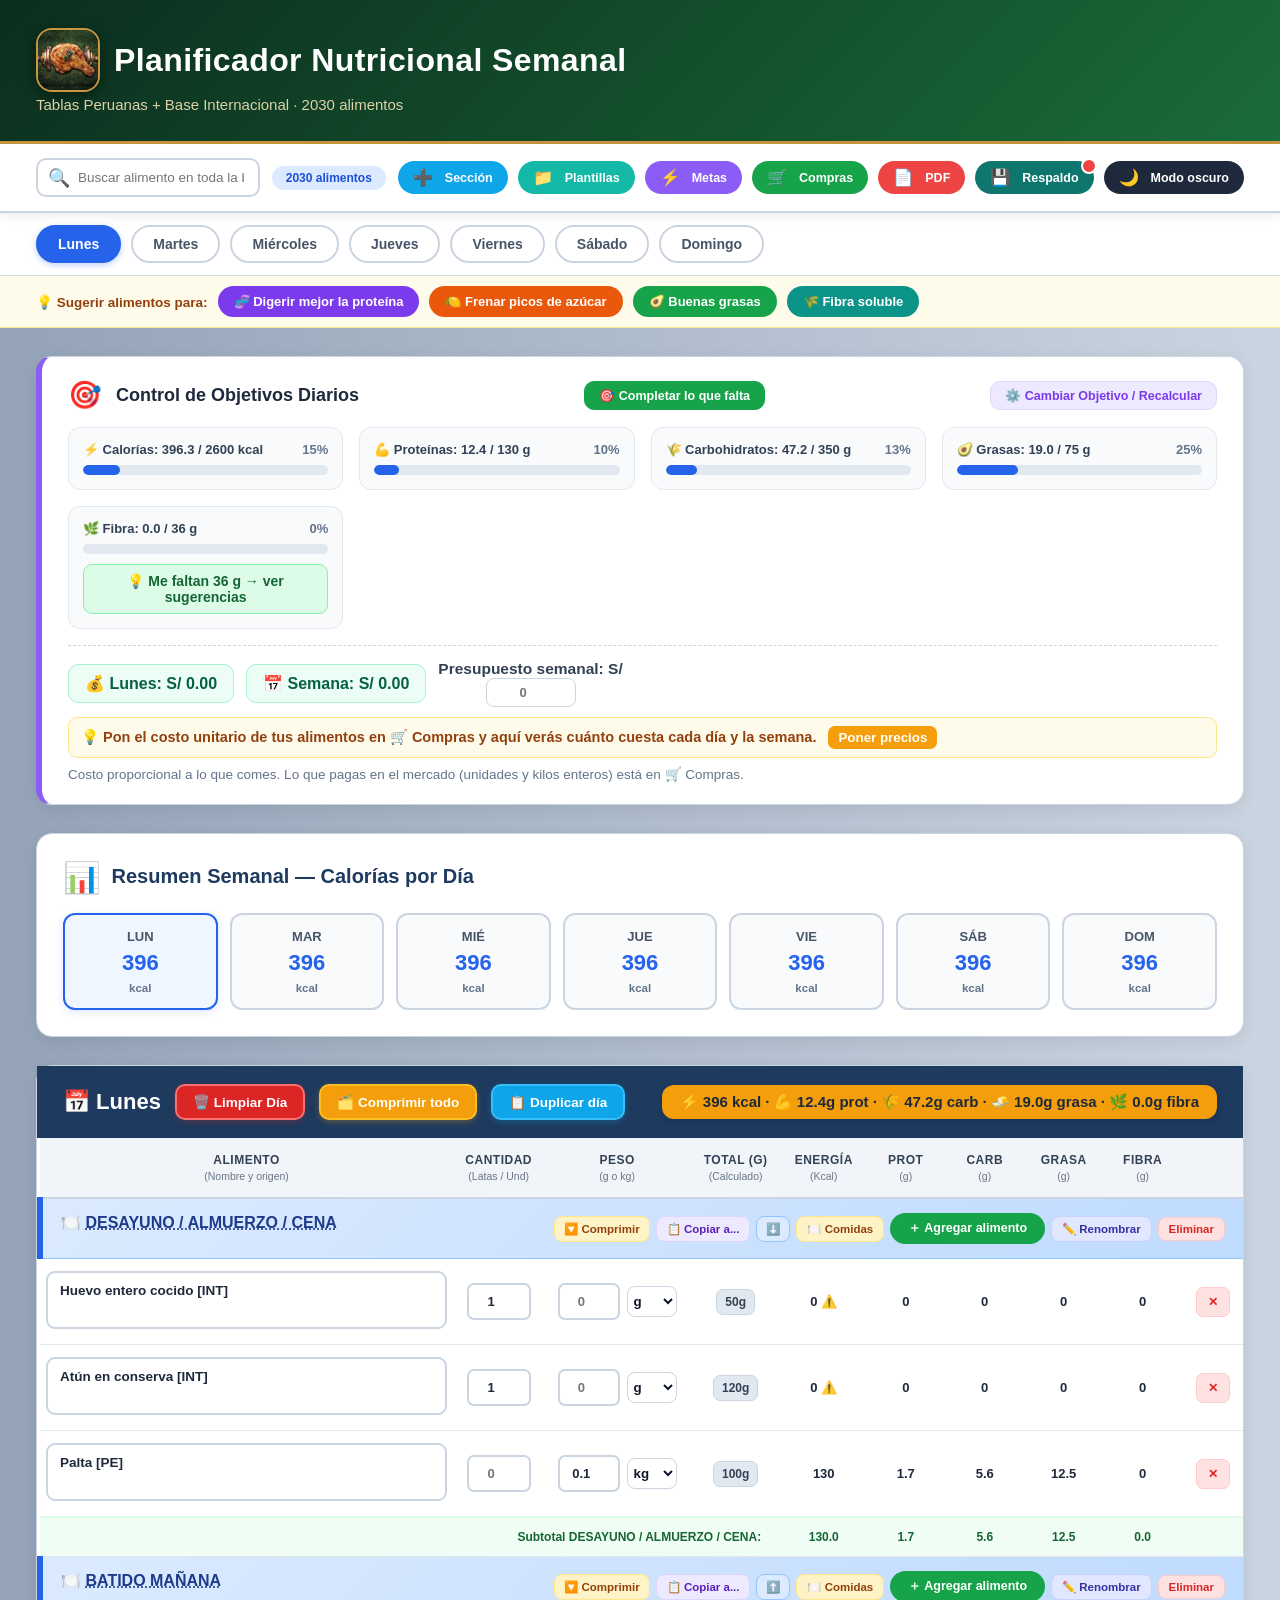
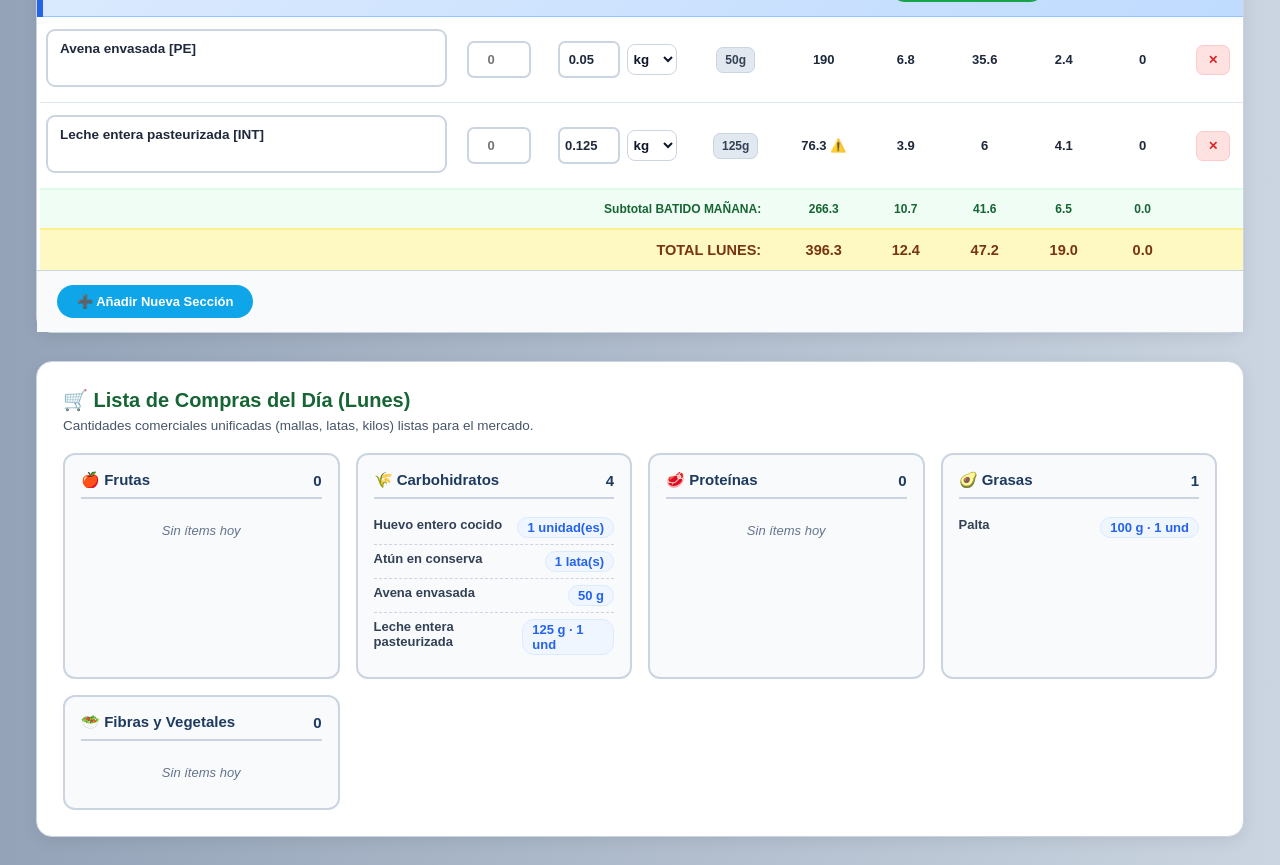
==== commit cc49a22d: "Add files via upload" ====
--- a/index.html
+++ b/index.html
@@ -4,6 +4,13 @@
   <meta charset="UTF-8">
   <meta name="viewport" content="width=device-width, initial-scale=1.0">
   <title>Planificador Nutricional Semanal</title>
+  <link rel="manifest" href="manifest.json">
+  <meta name="theme-color" content="#0f3d2a">
+  <meta name="mobile-web-app-capable" content="yes">
+  <meta name="apple-mobile-web-app-capable" content="yes">
+  <meta name="apple-mobile-web-app-title" content="Mis Comidas">
+  <link rel="icon" href="icon-192.png">
+  <link rel="apple-touch-icon" href="icon-192.png">
   <style>
     :root {
       --azul:#2563eb; --azul-dark:#1e3a5f; --verde:#16a34a;
@@ -509,13 +516,19 @@
     .btn-fibra-sug { margin-top:10px; background:#dcfce7; color:#166534; border:1px solid #86efac; border-radius:9px; padding:8px 12px; font-size:14px; font-weight:800; cursor:pointer; width:100%; }
     .btn-fibra-sug:hover { background:#16a34a; color:#fff; }
     body.dark .btn-fibra-sug { background:#052e16; color:#86efac; border-color:#166534; }
+    .header { background:linear-gradient(135deg,#0b2e1f,#14532d 60%,#1b6b3a) !important; border-bottom:3px solid #c8963e; }
+    .header h1 { display:flex; align-items:center; gap:14px; }
+    .header .sub { color:#f3e3b8; }
+    .logo-app { width:64px; height:64px; border-radius:16px; object-fit:cover; border:2px solid #c8963e; box-shadow:0 4px 14px rgba(0,0,0,.45); flex-shrink:0; }
+    body.dark .header { background:linear-gradient(135deg,#06140d,#0f2a1c) !important; }
+    @media(max-width:700px) { .logo-app { width:44px; height:44px; border-radius:12px; } .header h1 { gap:10px; } }
   </style>
 </head>
 <body>
 
 <div class="header">
   <div>
-    <h1><span class="emoji-grande">🥗</span> Planificador Nutricional Semanal</h1>
+    <h1><img src="logo-app.png" alt="Logo" class="logo-app"> <span>Planificador Nutricional Semanal</span></h1>
     <div class="sub">Tablas Peruanas + Base Internacional · <span id="sub-total">2030</span> alimentos</div>
   </div>
 </div>
@@ -3371,6 +3384,6 @@
 renderBarrasObjetivos();
 actualizarAvisoRespaldo();
 iniciarSync();
-</script>
+if ('serviceWorker' in navigator && location.protocol.startsWith('http')) navigator.serviceWorker.register('sw.js').catch(() => {});</script>
 </body>
-</html>
+</html>
